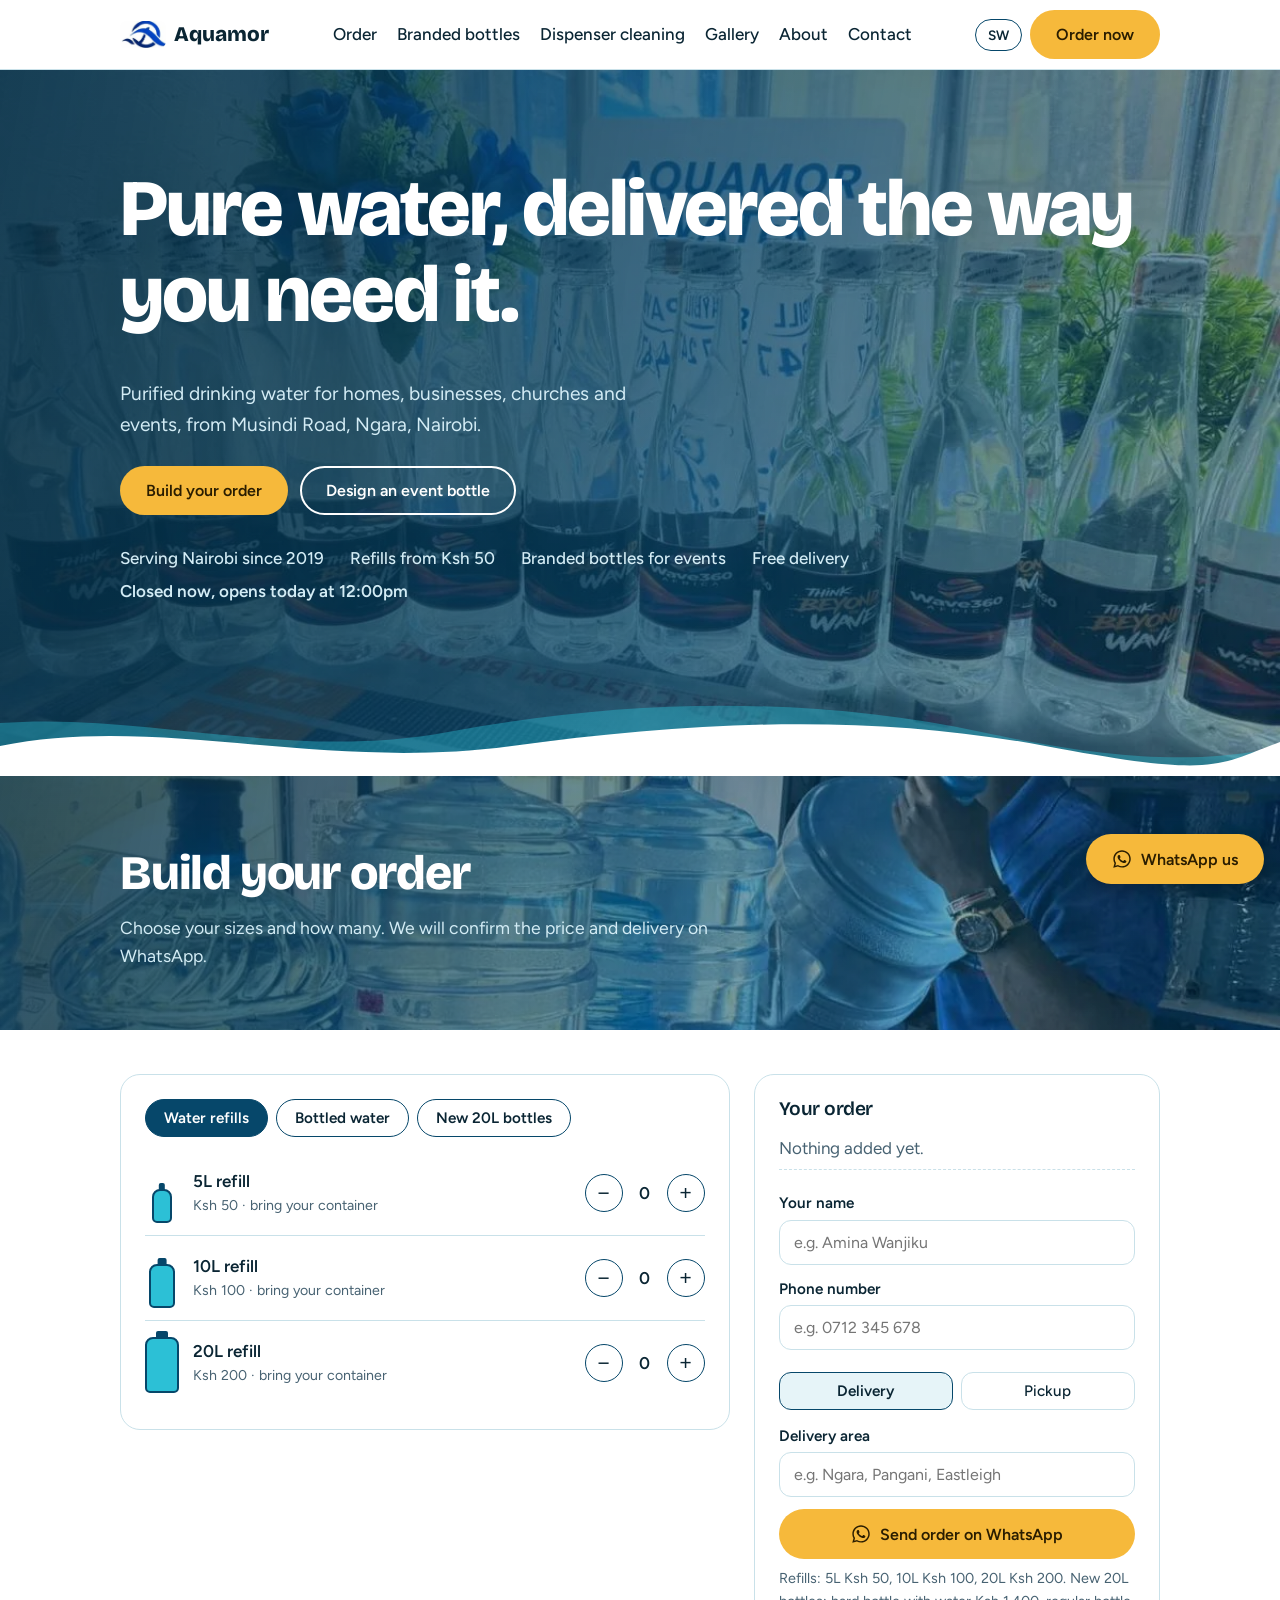
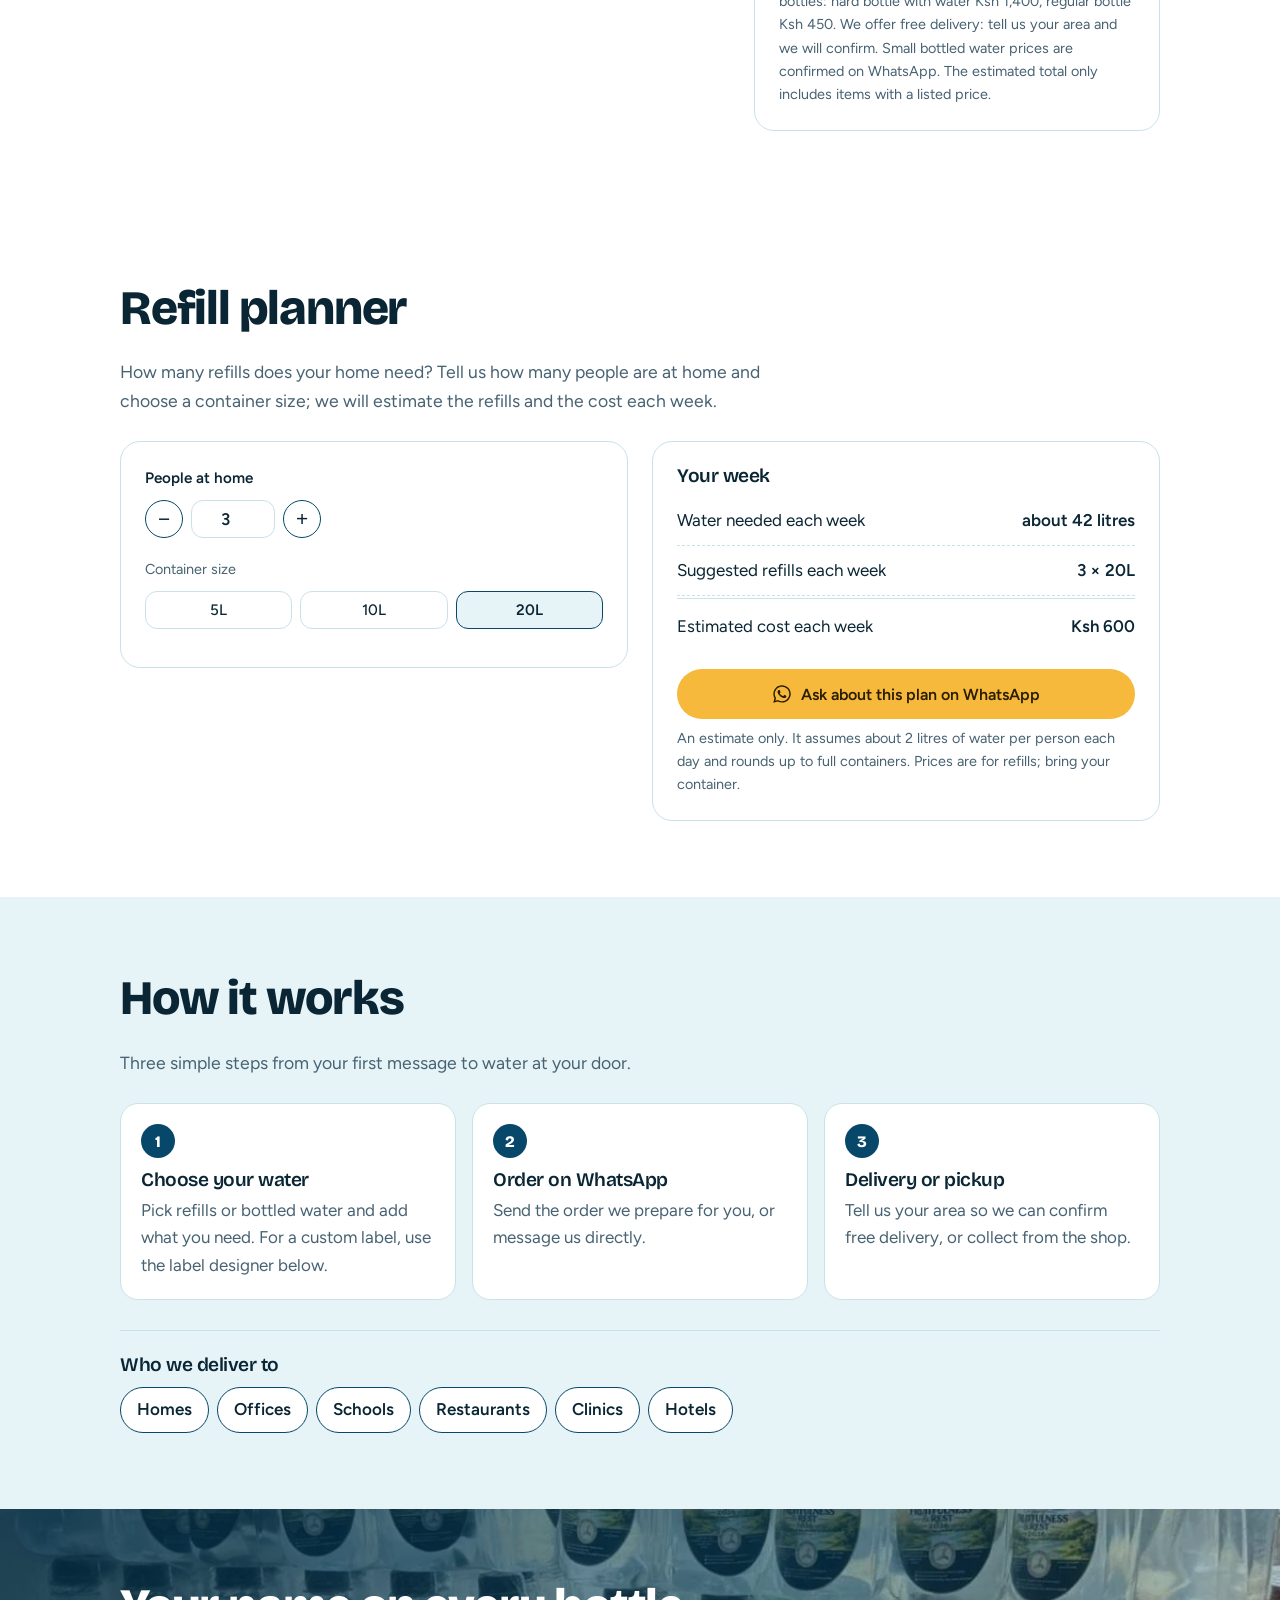
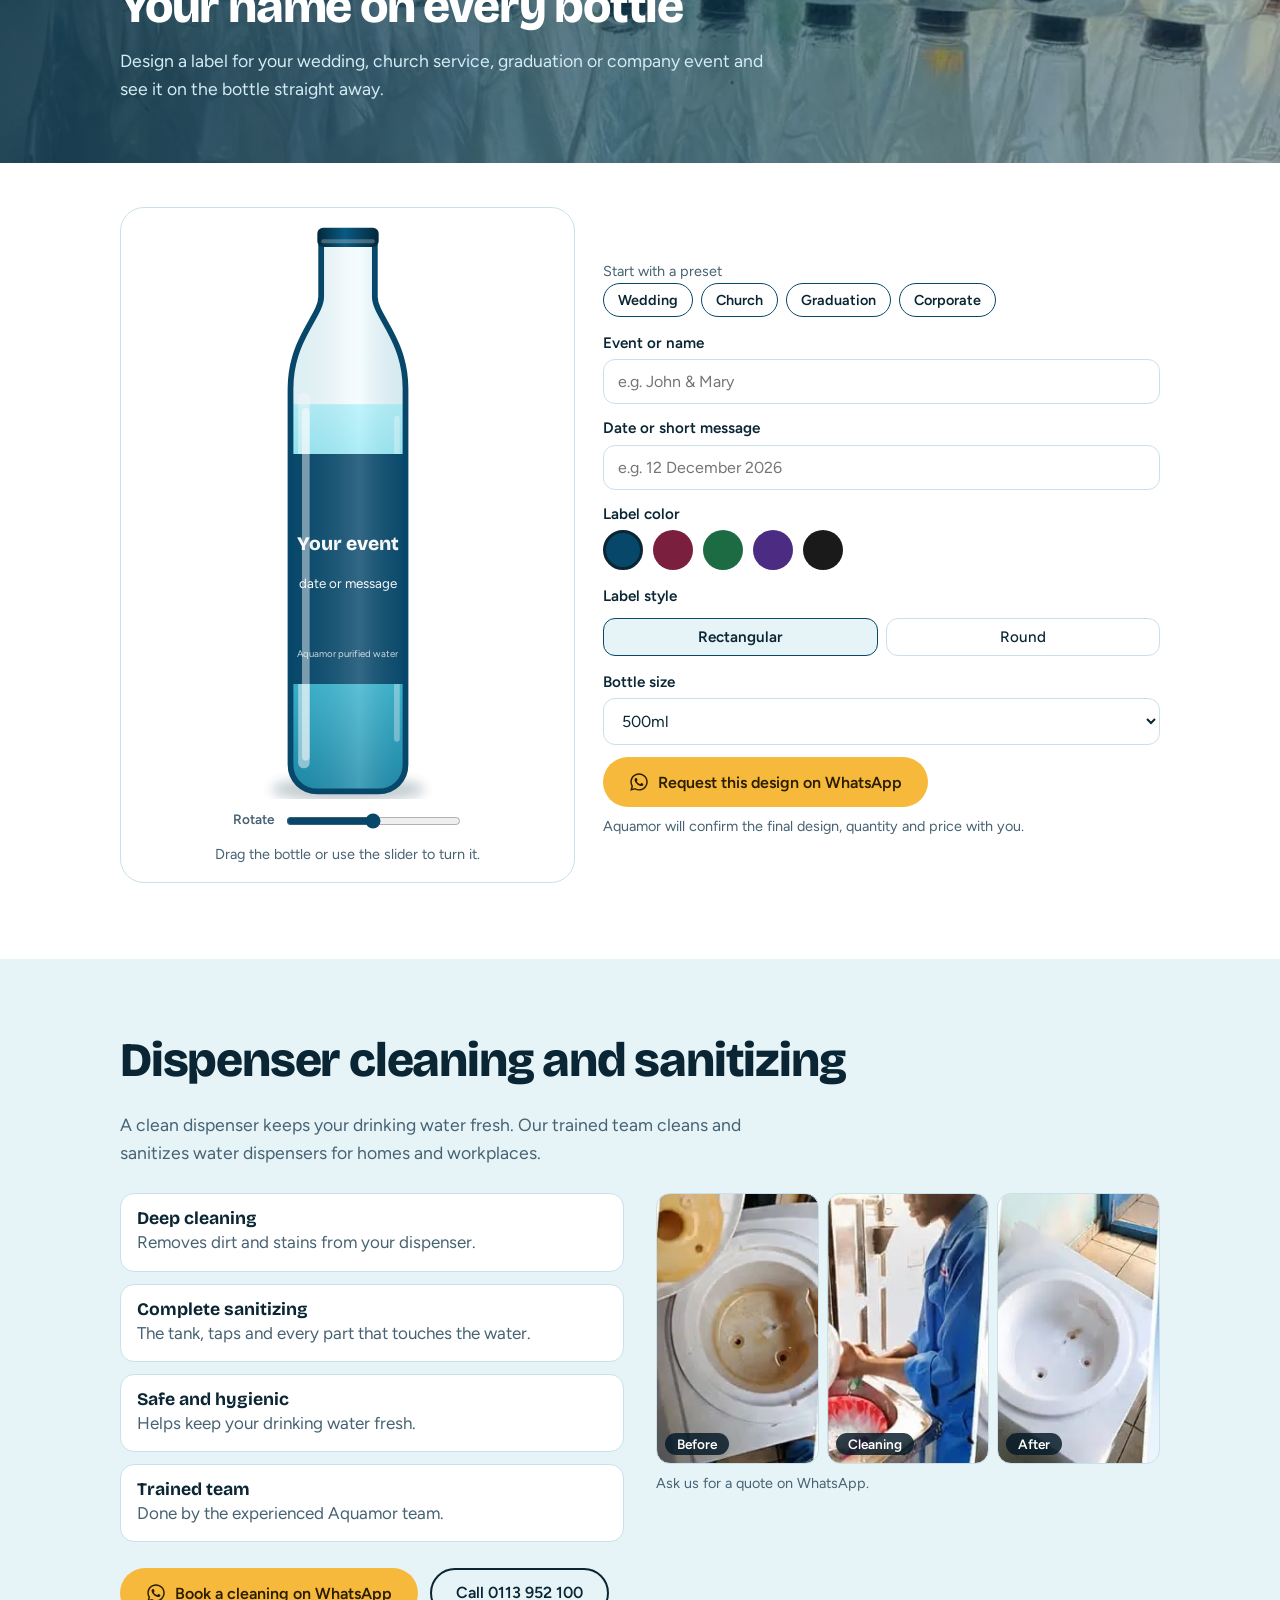
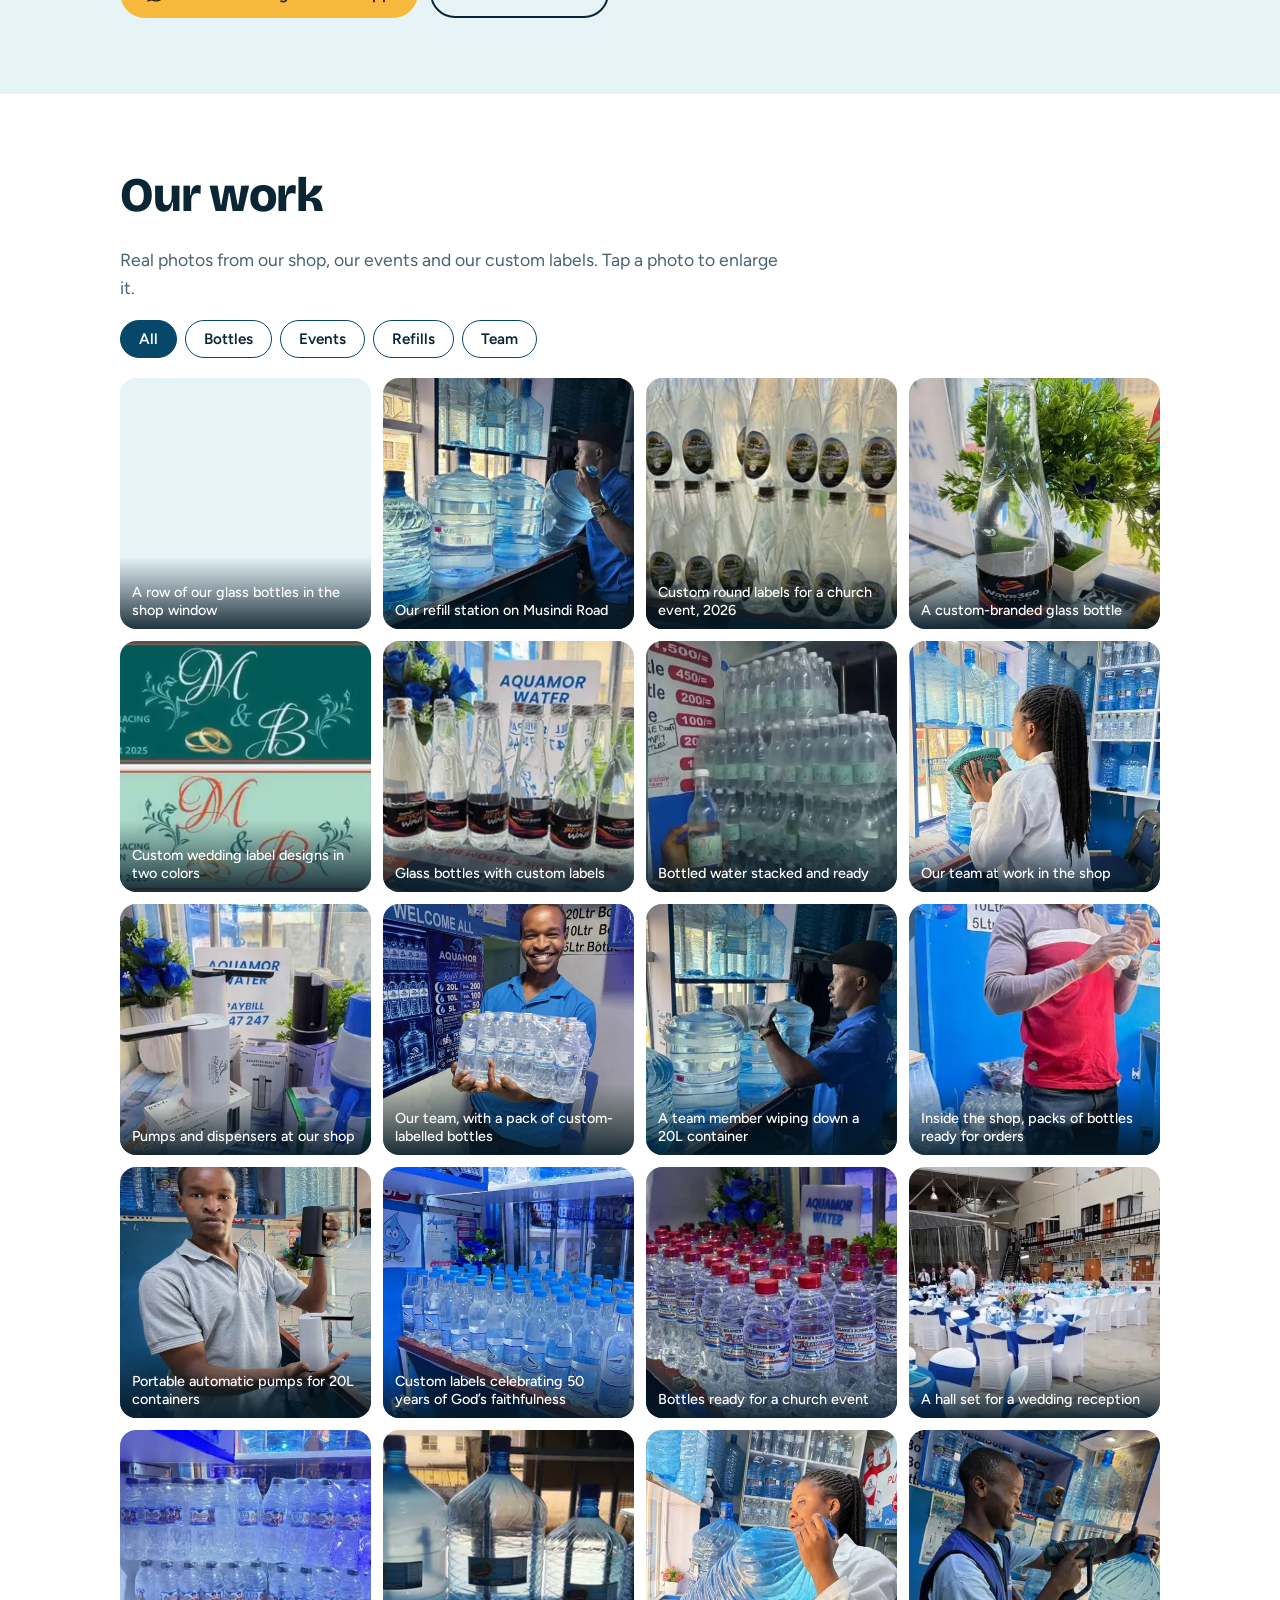
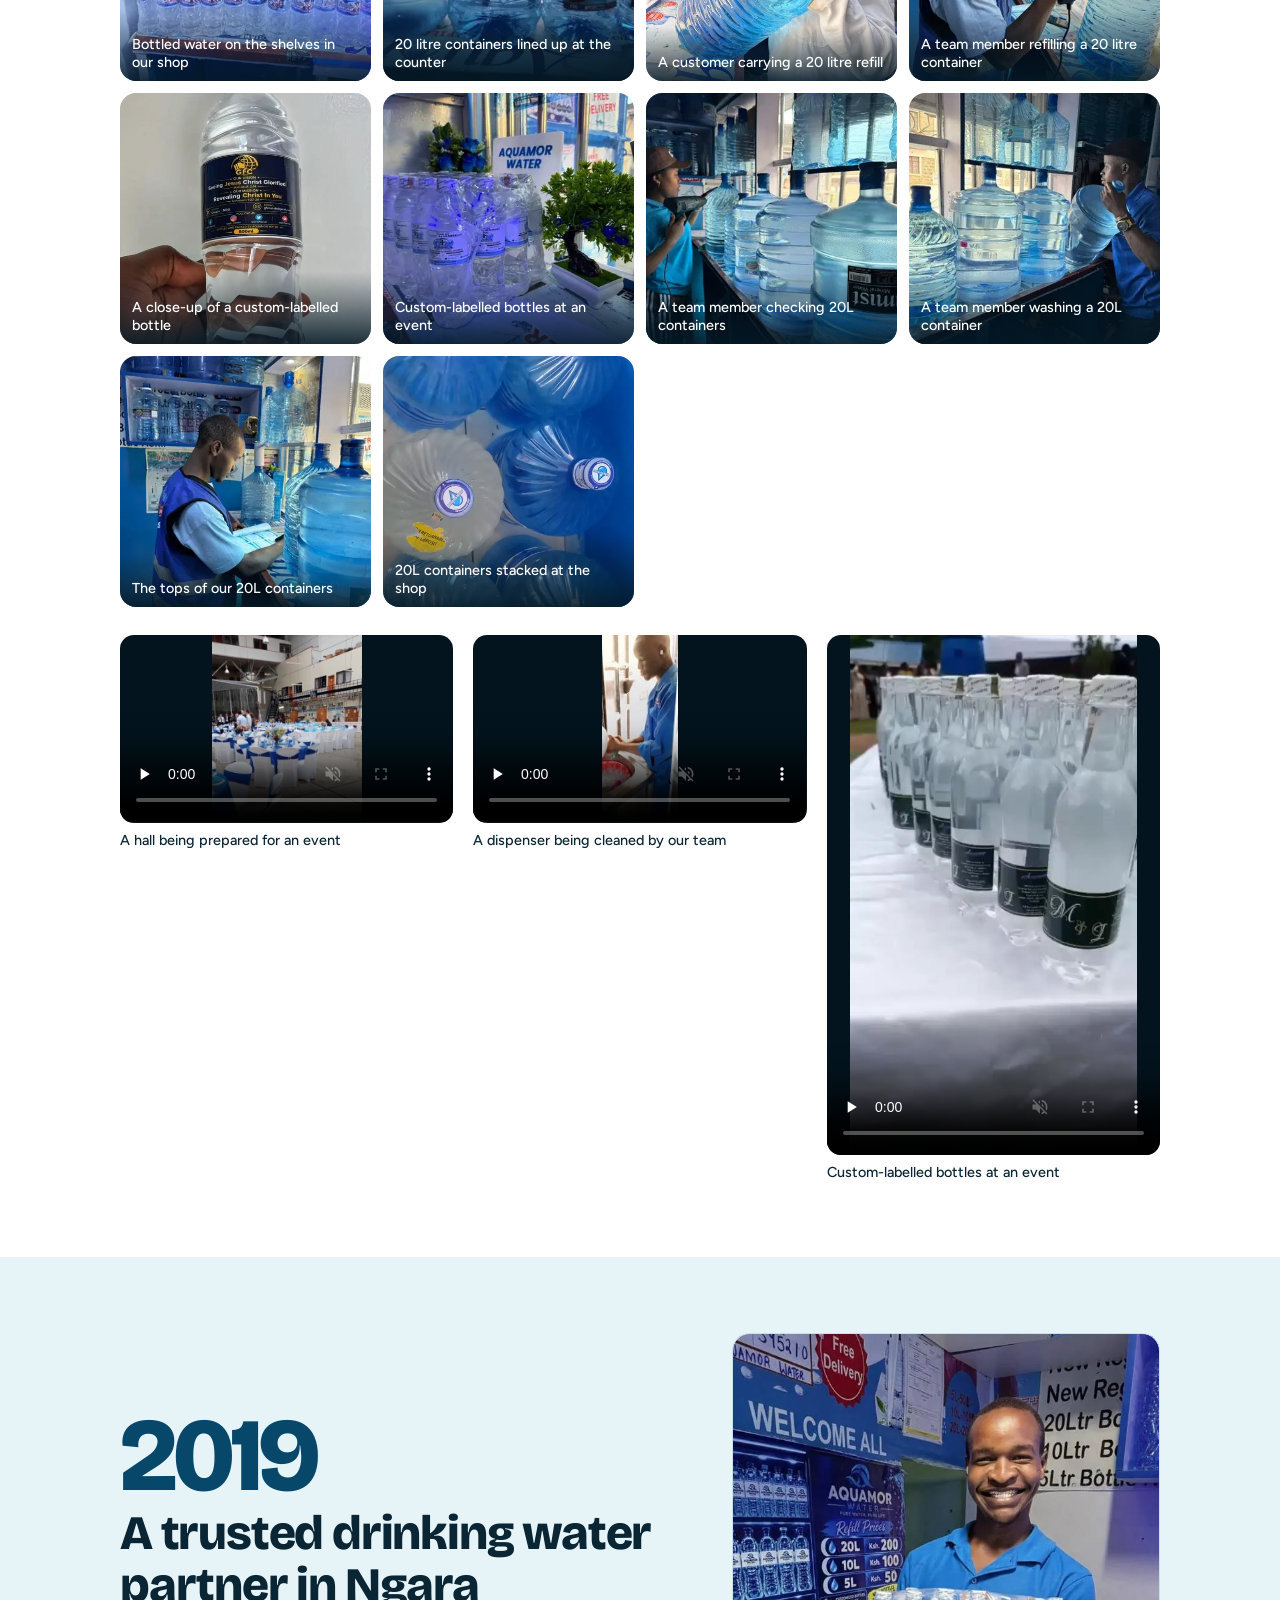
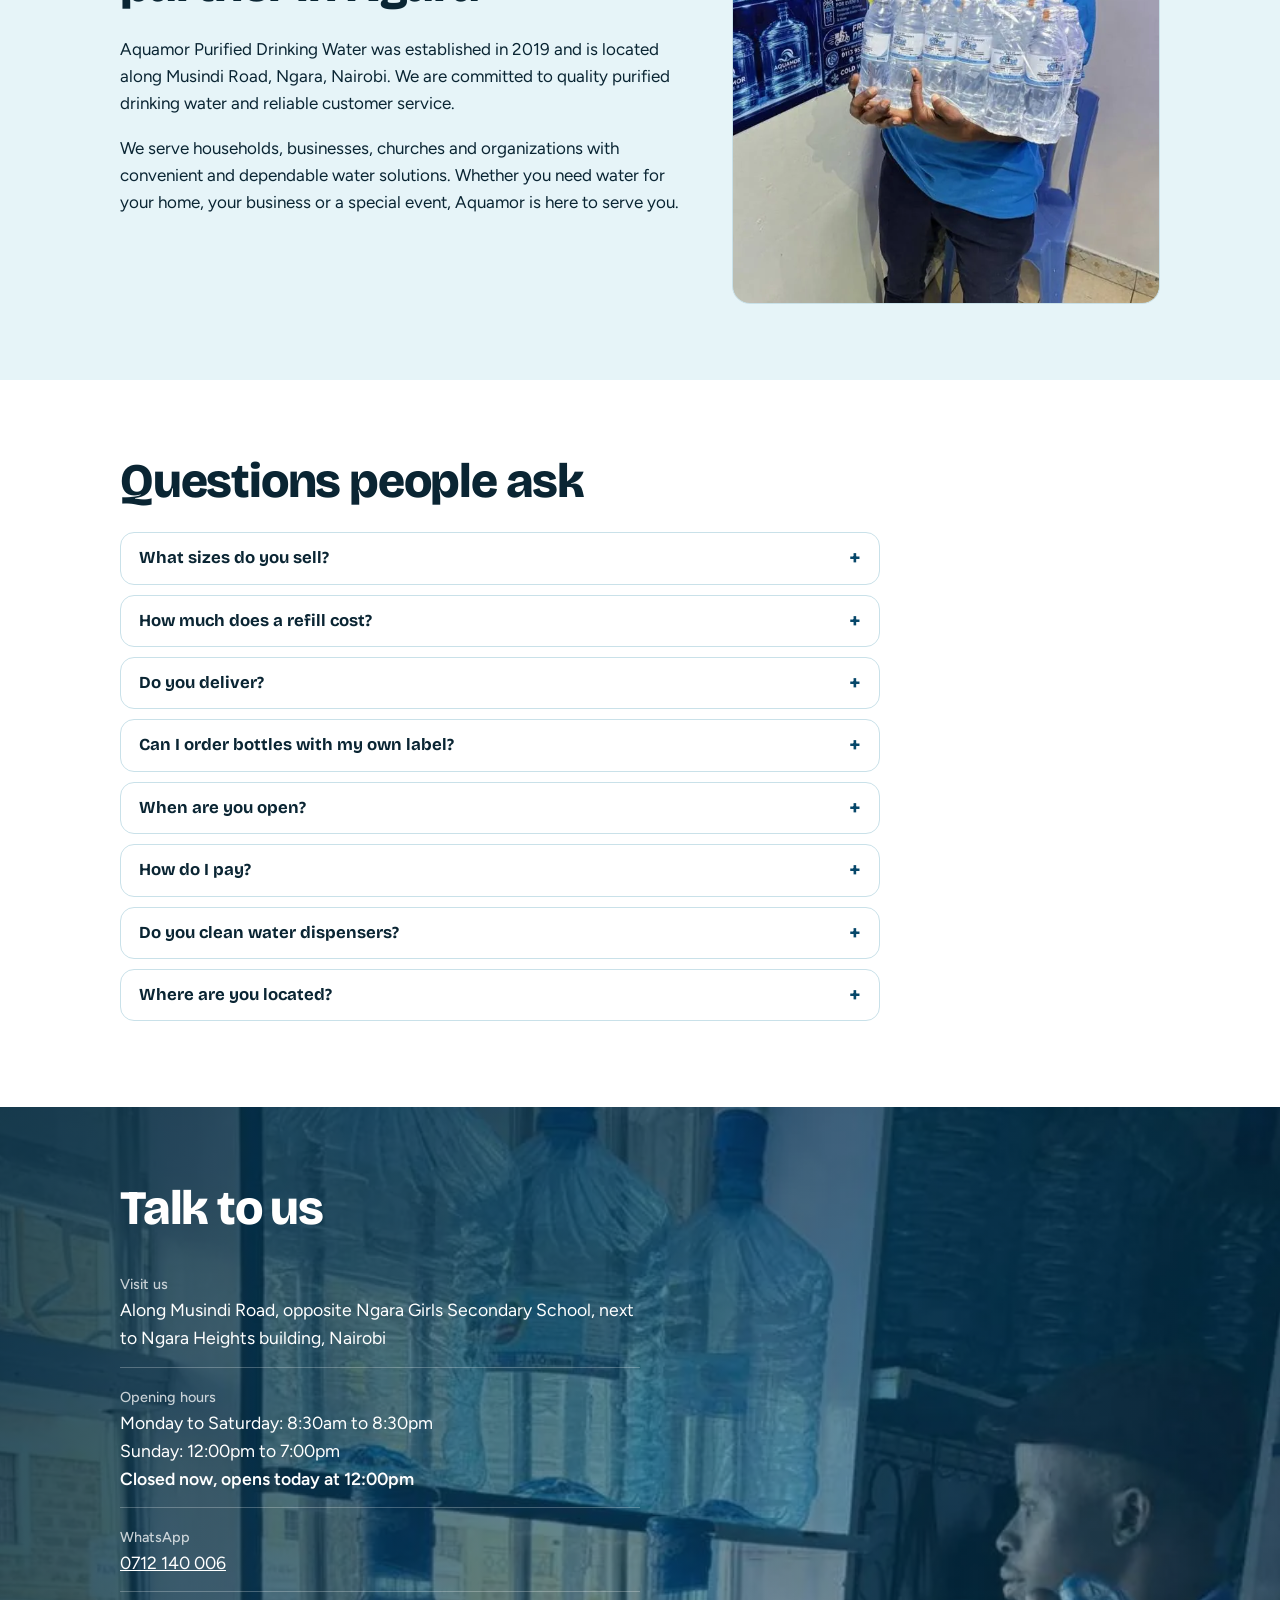
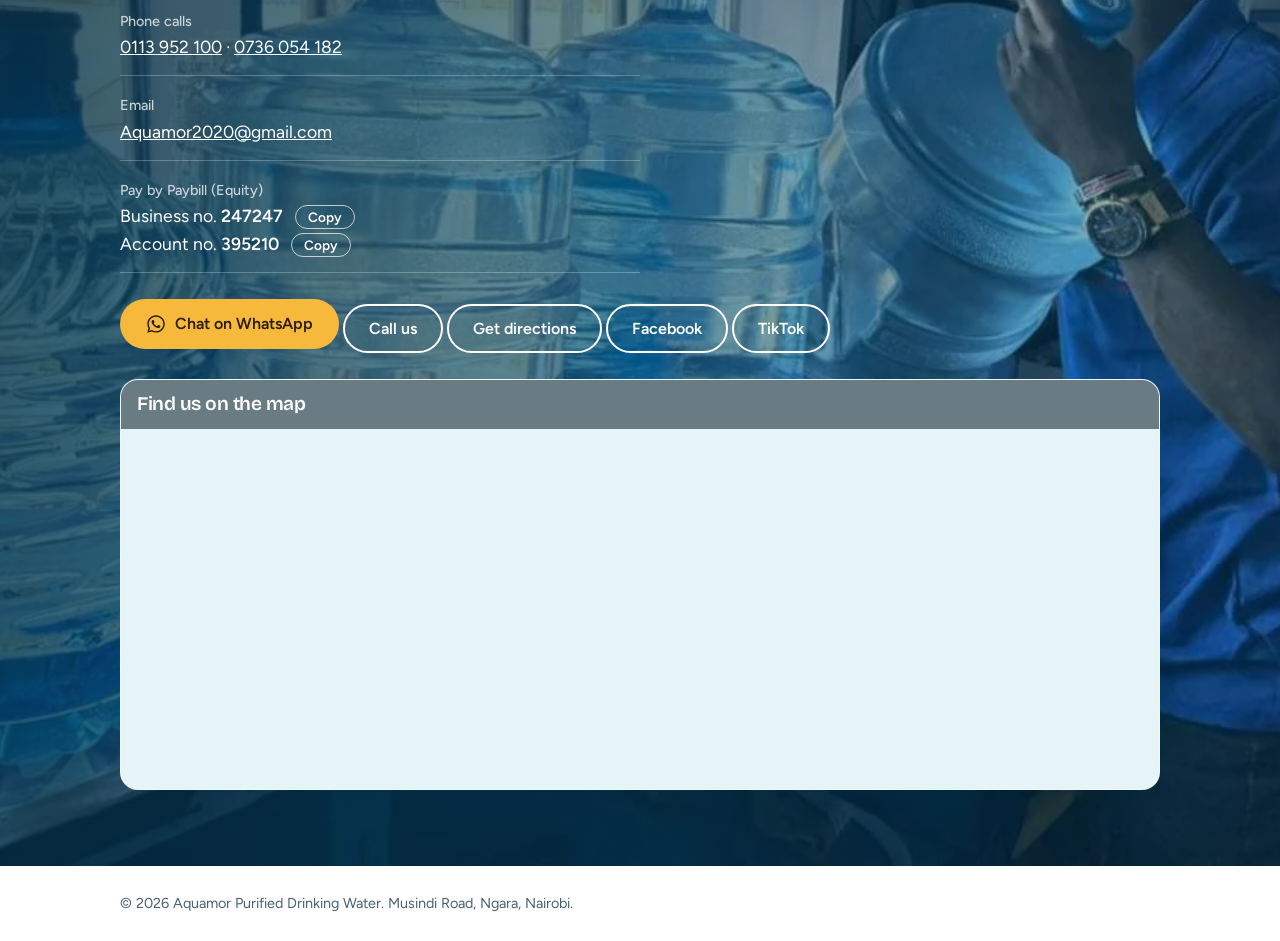
==== web/index.html @ c92b79a8 "feat(web): show the WhatsApp icon on every WhatsApp button" ====
<!DOCTYPE html>
<html lang="en">
<head>
<meta charset="utf-8">
<meta name="viewport" content="width=device-width, initial-scale=1, viewport-fit=cover">
<title>Aquamor Purified Drinking Water | Ngara, Nairobi</title>
<meta name="description" content="Aquamor Purified Drinking Water in Ngara, Nairobi: water refills (5L, 10L, 20L), bottled water, custom-branded bottles for weddings, churches and events, dispenser cleaning and free delivery.">
<meta name="theme-color" content="#06476a" media="(prefers-color-scheme: light)">
<meta name="theme-color" content="#06151e" media="(prefers-color-scheme: dark)">
<!-- Update canonical and the og: URLs once the final domain is confirmed. -->
<link rel="canonical" href="https://aquamor.co.ke/">
<meta property="og:site_name" content="Aquamor Purified Drinking Water">
<meta property="og:url" content="https://aquamor.co.ke/">
<meta property="og:image" content="https://aquamor.co.ke/assets/img/og.jpg">
<meta property="og:image:width" content="1200">
<meta property="og:image:height" content="630">
<meta property="og:image:alt" content="Aquamor purified drinking water in Ngara, Nairobi">
<meta property="og:locale:alternate" content="sw_KE">
<meta name="twitter:card" content="summary_large_image">
<meta name="twitter:title" content="Aquamor Purified Drinking Water | Ngara, Nairobi">
<meta name="twitter:description" content="Water refills, bottled water, custom-branded bottles and dispenser cleaning in Ngara, Nairobi. Free delivery.">
<meta name="twitter:image" content="https://aquamor.co.ke/assets/img/og.jpg">
<link rel="icon" type="image/png" sizes="32x32" href="assets/img/favicon-32.png">
<link rel="apple-touch-icon" href="assets/img/apple-touch-icon.png">
<link rel="preload" as="image" href="assets/img/rowClose.webp" type="image/webp" imagesrcset="assets/img/rowClose-480.webp 480w, assets/img/rowClose-800.webp 800w, assets/img/rowClose.webp 1200w" imagesizes="100vw">
<meta property="og:type" content="website">
<meta property="og:locale" content="en_KE">
<meta property="og:title" content="Aquamor Purified Drinking Water | Ngara, Nairobi">
<meta property="og:description" content="Aquamor Purified Drinking Water in Ngara, Nairobi: water refills (5L, 10L, 20L), bottled water, custom-branded bottles for weddings, churches and events, dispenser cleaning and free delivery.">
<link rel="preload" href="assets/fonts/figtree-latin.woff2" as="font" type="font/woff2" crossorigin>
<link rel="preload" href="assets/fonts/bricolage-grotesque-latin.woff2" as="font" type="font/woff2" crossorigin>
<script type="application/ld+json">
[
  {
    "@context": "https://schema.org",
    "@type": "LocalBusiness",
    "name": "Aquamor Purified Drinking Water",
    "description": "Aquamor Purified Drinking Water in Ngara, Nairobi: water refills (5L, 10L, 20L), bottled water, custom-branded bottles for weddings, churches and events, dispenser cleaning and free delivery.",
    "telephone": "+254113952100",
    "email": "Aquamor2020@gmail.com",
    "foundingDate": "2019",
    "sameAs": [
      "https://www.facebook.com/profile.php?id=100066493751902",
      "https://www.tiktok.com/@aquamor2020"
    ],
    "address": {
      "@type": "PostalAddress",
      "streetAddress": "Musindi Road, opposite Ngara Girls Secondary School, next to Ngara Heights building",
      "addressLocality": "Nairobi",
      "addressCountry": "KE"
    },
    "openingHoursSpecification": [
      {
        "@type": "OpeningHoursSpecification",
        "dayOfWeek": [
          "Monday",
          "Tuesday",
          "Wednesday",
          "Thursday",
          "Friday",
          "Saturday"
        ],
        "opens": "08:30",
        "closes": "20:30"
      },
      {
        "@type": "OpeningHoursSpecification",
        "dayOfWeek": "Sunday",
        "opens": "12:00",
        "closes": "19:00"
      }
    ],
    "url": "https://aquamor.co.ke/",
    "image": "https://aquamor.co.ke/assets/img/og.jpg",
    "priceRange": "Ksh 50 - Ksh 1,400",
    "areaServed": {
      "@type": "City",
      "name": "Nairobi"
    }
  },
  {
    "@context": "https://schema.org",
    "@type": "FAQPage",
    "mainEntity": [
      {
        "@type": "Question",
        "name": "What sizes do you sell?",
        "acceptedAnswer": {
          "@type": "Answer",
          "text": "We refill 5L, 10L and 20L containers, and we sell bottled drinking water in 300ml, 500ml, 1L and 1.5L bottles."
        }
      },
      {
        "@type": "Question",
        "name": "How much does a refill cost?",
        "acceptedAnswer": {
          "@type": "Answer",
          "text": "A 5L refill is Ksh 50, a 10L refill is Ksh 100 and a 20L refill is Ksh 200."
        }
      },
      {
        "@type": "Question",
        "name": "Do you deliver?",
        "acceptedAnswer": {
          "@type": "Answer",
          "text": "Yes, we offer free delivery. Tell us your area when you order and we will confirm."
        }
      },
      {
        "@type": "Question",
        "name": "Can I order bottles with my own label?",
        "acceptedAnswer": {
          "@type": "Answer",
          "text": "Yes. We make custom-branded bottled water for churches, weddings, graduations, corporate functions and other events. Try the label designer on this page, or message us on WhatsApp."
        }
      },
      {
        "@type": "Question",
        "name": "When are you open?",
        "acceptedAnswer": {
          "@type": "Answer",
          "text": "Monday to Saturday from 8:30am to 8:30pm, and Sunday from 12:00pm to 7:00pm."
        }
      },
      {
        "@type": "Question",
        "name": "How do I pay?",
        "acceptedAnswer": {
          "@type": "Answer",
          "text": "You can pay with Equity Paybill 247247, account number 395210. Confirm your total with us on WhatsApp first."
        }
      },
      {
        "@type": "Question",
        "name": "Do you clean water dispensers?",
        "acceptedAnswer": {
          "@type": "Answer",
          "text": "Yes. We clean and sanitize dispensers, including the tank and taps. Ask us for a quote on WhatsApp."
        }
      },
      {
        "@type": "Question",
        "name": "Where are you located?",
        "acceptedAnswer": {
          "@type": "Answer",
          "text": "Along Musindi Road, opposite Ngara Girls Secondary School, next to Ngara Heights building, Nairobi."
        }
      }
    ]
  }
]
</script>
<link rel="stylesheet" href="css/styles.css">
<link rel="stylesheet" href="css/photos.css">
</head>
<body>

<a class="skip" href="#top">Skip to content</a>
<header class="top">
  <div class="nav">
    <div class="navleft">
      <button class="navToggle" id="navToggle" type="button" aria-label="Menu" aria-expanded="false" aria-controls="navMenu"><span></span><span></span><span></span></button>
      <a class="brand" href="#top"><span class="mark p-icon" aria-hidden="true"></span>Aquamor</a>
    </div>
    <ul id="navMenu">
      <li><a href="#order">Order</a></li>
      <li><a href="#design">Branded bottles</a></li>
      <li><a href="#cleaning">Dispenser cleaning</a></li>
      <li><a href="#gallery">Gallery</a></li>
      <li><a href="#about">About</a></li>
      <li><a href="#contact">Contact</a></li>
    </ul>
    <div class="navr"><button class="lang" id="langBtn" type="button" aria-label="Badilisha lugha / Switch language">SW</button><a class="btn btn-sun" href="#order">Order now</a></div>
  </div>
</header>

<main id="top" tabindex="-1">
<div class="hero">
  <div class="bg" aria-hidden="true"><picture class="on"><source type="image/webp" srcset="assets/img/rowClose-480.webp 480w, assets/img/rowClose-800.webp 800w, assets/img/rowClose.webp 1200w" sizes="100vw"><img src="assets/img/rowClose.jpg" srcset="assets/img/rowClose-480.jpg 480w, assets/img/rowClose-800.jpg 800w, assets/img/rowClose.jpg 1200w" sizes="100vw" alt="" width="1200" height="675" loading="eager" fetchpriority="high" decoding="async"></picture><picture><source type="image/webp" srcset="assets/img/refill-480.webp 480w, assets/img/refill-800.webp 800w, assets/img/refill.webp 1200w" sizes="100vw"><img src="assets/img/refill.jpg" srcset="assets/img/refill-480.jpg 480w, assets/img/refill-800.jpg 800w, assets/img/refill.jpg 1200w" sizes="100vw" alt="" width="1200" height="900" loading="lazy" fetchpriority="low" decoding="async"></picture><picture><source type="image/webp" srcset="assets/img/fruit-480.webp 480w, assets/img/fruit-800.webp 800w, assets/img/fruit.webp 1200w" sizes="100vw"><img src="assets/img/fruit.jpg" srcset="assets/img/fruit-480.jpg 480w, assets/img/fruit-800.jpg 800w, assets/img/fruit.jpg 1200w" sizes="100vw" alt="" width="1200" height="675" loading="lazy" fetchpriority="low" decoding="async"></picture><picture><source type="image/webp" srcset="assets/img/shelf-480.webp 480w, assets/img/shelf-800.webp 800w, assets/img/shelf.webp 950w" sizes="100vw"><img src="assets/img/shelf.jpg" srcset="assets/img/shelf-480.jpg 480w, assets/img/shelf-800.jpg 800w, assets/img/shelf.jpg 950w" sizes="100vw" alt="" width="950" height="929" loading="lazy" fetchpriority="low" decoding="async"></picture><picture><source type="image/webp" srcset="assets/img/rowWide-480.webp 480w, assets/img/rowWide-800.webp 800w, assets/img/rowWide.webp 1200w" sizes="100vw"><img src="assets/img/rowWide.jpg" srcset="assets/img/rowWide-480.jpg 480w, assets/img/rowWide-800.jpg 800w, assets/img/rowWide.jpg 1200w" sizes="100vw" alt="" width="1200" height="675" loading="lazy" fetchpriority="low" decoding="async"></picture></div>
  <div class="wrap">
    <div>
      <h1>Pure water, delivered the way you need it.</h1>
      <p class="lead">Purified drinking water for homes, businesses, churches and events, from Musindi Road, Ngara, Nairobi.</p>
      <div class="cta">
        <a class="btn btn-sun" href="#order">Build your order</a>
        <a class="btn btn-line" href="#design">Design an event bottle</a>
      </div>
      <ul class="facts"><li>Serving Nairobi since 2019</li><li>Refills from Ksh 50</li><li>Branded bottles for events</li><li>Free delivery</li><li class="js-open"></li></ul>
    </div>
    </div>
  <svg class="wave" viewBox="0 0 1200 80" preserveAspectRatio="none" aria-hidden="true">
    <path class="back" d="M-60 36 C 100 0, 250 70, 420 36 S 760 0, 920 36 S 1160 70, 1280 28 V80 H-60Z"/>
    <path d="M0 50 C 150 18, 300 76, 480 50 S 820 18, 980 50 S 1140 70, 1200 46 V80 H0Z"/>
  </svg>
</div>

<section id="order" class="withband">
  <div class="band"><div class="bg" aria-hidden="true"><picture class="on"><source type="image/webp" srcset="assets/img/refill-480.webp 480w, assets/img/refill-800.webp 800w, assets/img/refill.webp 1200w" sizes="100vw"><img src="assets/img/refill.jpg" srcset="assets/img/refill-480.jpg 480w, assets/img/refill-800.jpg 800w, assets/img/refill.jpg 1200w" sizes="100vw" alt="" width="1200" height="900" loading="lazy" fetchpriority="low" decoding="async"></picture><picture><source type="image/webp" srcset="assets/img/clean-480.webp 480w, assets/img/clean-800.webp 800w, assets/img/clean.webp 1200w" sizes="100vw"><img src="assets/img/clean.jpg" srcset="assets/img/clean-480.jpg 480w, assets/img/clean-800.jpg 800w, assets/img/clean.jpg 1200w" sizes="100vw" alt="" width="1200" height="900" loading="lazy" fetchpriority="low" decoding="async"></picture><picture><source type="image/webp" srcset="assets/img/work-480.webp 480w, assets/img/work.webp 560w" sizes="100vw"><img src="assets/img/work.jpg" srcset="assets/img/work-480.jpg 480w, assets/img/work.jpg 560w" sizes="100vw" alt="" width="560" height="747" loading="lazy" fetchpriority="low" decoding="async"></picture><picture><source type="image/webp" srcset="assets/img/pumps-480.webp 480w, assets/img/pumps.webp 800w" sizes="100vw"><img src="assets/img/pumps.jpg" srcset="assets/img/pumps-480.jpg 480w, assets/img/pumps.jpg 800w" sizes="100vw" alt="" width="800" height="600" loading="lazy" fetchpriority="low" decoding="async"></picture></div>
    <div class="wrap"><h2>Build your order</h2><p class="lead">Choose your sizes and how many. We will confirm the price and delivery on WhatsApp.</p></div></div>
  <div class="wrap bandbody">
    <div class="build">
      <div class="panel">
        <div class="tabs" role="group" aria-label="Product type">
          <button class="tab" data-t="refill" aria-pressed="true">Water refills</button>
          <button class="tab" data-t="bottle" aria-pressed="false">Bottled water</button>
          <button class="tab" data-t="container" aria-pressed="false">New 20L bottles</button>
        </div>
        <div id="rows"></div>
      </div>
      <div class="panel sum">
        <h3>Your order</h3>
        <ul id="sumList" aria-live="polite"><li class="empty">Nothing added yet.</li></ul>
        <button class="btn btn-line reorder" id="reorderBtn" type="button" hidden>Reorder my last order</button>
        <p class="note reorderNote" id="reorderNote" role="status" hidden></p>
        <label for="customerName">Your name</label>
        <input type="text" id="customerName" autocomplete="name" maxlength="80" placeholder="e.g. Amina Wanjiku">
        <label for="customerPhone">Phone number</label>
        <input type="tel" id="customerPhone" autocomplete="tel" maxlength="20" placeholder="e.g. 0712 345 678">
        <div class="seg" role="group" aria-label="Delivery or pickup">
          <button data-m="Delivery" aria-pressed="true">Delivery</button>
          <button data-m="Pickup" aria-pressed="false">Pickup</button>
        </div>
        <label for="area" id="areaLbl">Delivery area</label>
        <input type="text" id="area" maxlength="80" placeholder="e.g. Ngara, Pangani, Eastleigh">
        <p class="note orderError" id="orderError" role="alert" hidden></p>
        <button class="btn btn-pay" id="payOrder" type="button" hidden>Pay online</button>
        <p class="note payNote" id="payNote" role="status" hidden></p>
        <a class="btn btn-sun wa" id="sendOrder" href="https://wa.me/254712140006?text=Hello%20Aquamor%2C%20I%20would%20like%20to%20order%20water." style="display:flex;justify-content:center;align-items:center;gap:9px"><svg viewBox="0 0 448 512" aria-hidden="true" focusable="false"><path d="M380.9 97.1C339 55.1 283.2 32 223.9 32c-122.4 0-222 99.6-222 222 0 39.1 10.2 77.3 29.6 111L0 480l117.7-30.9c32.4 17.7 68.9 27 106.1 27h.1c122.3 0 224.1-99.6 224.1-222 0-59.3-25.2-115-67.1-157zm-157 341.6c-33.2 0-65.7-8.9-94-25.7l-6.7-4-69.8 18.3L72 359.2l-4.4-7c-18.5-29.4-28.2-63.3-28.2-98.2 0-101.7 82.8-184.5 184.6-184.5 49.3 0 95.6 19.2 130.4 54.1 34.8 34.9 56.2 81.2 56.1 130.5 0 101.8-84.9 184.6-186.6 184.6zm101.2-138.2c-5.5-2.8-32.8-16.2-37.9-18-5.1-1.9-8.8-2.8-12.5 2.8-3.7 5.6-14.3 18-17.6 21.8-3.2 3.7-6.5 4.2-12 1.4-32.6-16.3-54-29.1-75.5-66-5.7-9.8 5.7-9.1 16.3-30.3 1.8-3.7 .9-6.9-.5-9.7-1.4-2.8-12.5-30.1-17.1-41.2-4.5-10.8-9.1-9.3-12.5-9.5-3.2-.2-6.9-.2-10.6-.2-3.7 0-9.7 1.4-14.8 6.9-5.1 5.6-19.4 19-19.4 46.3 0 27.3 19.9 53.7 22.6 57.4 2.8 3.7 39.1 59.7 94.8 83.8 35.2 15.2 49 16.5 66.6 13.9 10.7-1.6 32.8-13.4 37.4-26.4 4.6-13 4.6-24.1 3.2-26.4-1.3-2.5-5-3.9-10.5-6.6z"/></svg>Send order on WhatsApp</a>
        <noscript><p class="note">The order builder needs JavaScript. You can still <a href="https://wa.me/254712140006?text=Hello%20Aquamor%2C%20I%20would%20like%20to%20order%20water.">order on WhatsApp</a> or call <a href="tel:+254113952100">0113 952 100</a>.</p></noscript>
        <p class="note">Refills: 5L Ksh 50, 10L Ksh 100, 20L Ksh 200. New 20L bottles: hard bottle with water Ksh 1,400, regular bottle Ksh 450. We offer free delivery: tell us your area and we will confirm. Small bottled water prices are confirmed on WhatsApp. The estimated total only includes items with a listed price.</p>
      </div>
    </div>
  </div>
</section>

<section id="planner">
  <div class="wrap">
    <h2>Refill planner</h2>
    <p class="lead">How many refills does your home need? Tell us how many people are at home and choose a container size; we will estimate the refills and the cost each week.</p>
    <div class="plan">
      <div class="panel">
        <label for="people">People at home</label>
        <div class="step planstep">
          <button type="button" id="peopleLess" aria-label="Fewer people">−</button>
          <input type="number" id="people" min="1" max="30" value="3" inputmode="numeric">
          <button type="button" id="peopleMore" aria-label="More people">+</button>
        </div>
        <p class="note" id="planSizeLbl">Container size</p>
        <div class="seg" id="planSize" role="group" aria-labelledby="planSizeLbl">
          <button type="button" data-s="5L" aria-pressed="false">5L</button>
          <button type="button" data-s="10L" aria-pressed="false">10L</button>
          <button type="button" data-s="20L" aria-pressed="true">20L</button>
        </div>
      </div>
      <div class="panel planout">
        <h3>Your week</h3>
        <div class="planrows" aria-live="polite">
          <div class="planrow"><span>Water needed each week</span><b id="planLitres">about 42 litres</b></div>
          <div class="planrow"><span>Suggested refills each week</span><b id="planRefills">3 × 20L</b></div>
          <div class="planrow total"><span>Estimated cost each week</span><b id="planCost">Ksh 600</b></div>
        </div>
        <a class="btn btn-sun wa" id="planWa" href="https://wa.me/254712140006?text=Hello%20Aquamor%2C%20I%20used%20the%20refill%20planner."><svg viewBox="0 0 448 512" aria-hidden="true" focusable="false"><path d="M380.9 97.1C339 55.1 283.2 32 223.9 32c-122.4 0-222 99.6-222 222 0 39.1 10.2 77.3 29.6 111L0 480l117.7-30.9c32.4 17.7 68.9 27 106.1 27h.1c122.3 0 224.1-99.6 224.1-222 0-59.3-25.2-115-67.1-157zm-157 341.6c-33.2 0-65.7-8.9-94-25.7l-6.7-4-69.8 18.3L72 359.2l-4.4-7c-18.5-29.4-28.2-63.3-28.2-98.2 0-101.7 82.8-184.5 184.6-184.5 49.3 0 95.6 19.2 130.4 54.1 34.8 34.9 56.2 81.2 56.1 130.5 0 101.8-84.9 184.6-186.6 184.6zm101.2-138.2c-5.5-2.8-32.8-16.2-37.9-18-5.1-1.9-8.8-2.8-12.5 2.8-3.7 5.6-14.3 18-17.6 21.8-3.2 3.7-6.5 4.2-12 1.4-32.6-16.3-54-29.1-75.5-66-5.7-9.8 5.7-9.1 16.3-30.3 1.8-3.7 .9-6.9-.5-9.7-1.4-2.8-12.5-30.1-17.1-41.2-4.5-10.8-9.1-9.3-12.5-9.5-3.2-.2-6.9-.2-10.6-.2-3.7 0-9.7 1.4-14.8 6.9-5.1 5.6-19.4 19-19.4 46.3 0 27.3 19.9 53.7 22.6 57.4 2.8 3.7 39.1 59.7 94.8 83.8 35.2 15.2 49 16.5 66.6 13.9 10.7-1.6 32.8-13.4 37.4-26.4 4.6-13 4.6-24.1 3.2-26.4-1.3-2.5-5-3.9-10.5-6.6z"/></svg>Ask about this plan on WhatsApp</a>
        <p class="note">An estimate only. It assumes about 2 litres of water per person each day and rounds up to full containers. Prices are for refills; bring your container.</p>
      </div>
    </div>
    <noscript><p class="note">The refill planner needs JavaScript. Refills are 5L Ksh 50, 10L Ksh 100 and 20L Ksh 200. <a href="https://wa.me/254712140006?text=Hello%20Aquamor%2C%20I%20would%20like%20to%20plan%20my%20weekly%20refills.">Ask us on WhatsApp</a>.</p></noscript>
  </div>
</section>

<section id="how" class="how">
  <div class="wrap">
    <h2>How it works</h2>
    <p class="lead">Three simple steps from your first message to water at your door.</p>
    <ol class="steps">
      <li>
        <span class="n" aria-hidden="true">1</span>
        <h3>Choose your water</h3>
        <p>Pick refills or bottled water and add what you need. For a custom label, use the label designer below.</p>
      </li>
      <li>
        <span class="n" aria-hidden="true">2</span>
        <h3>Order on WhatsApp</h3>
        <p>Send the order we prepare for you, or message us directly.</p>
      </li>
      <li>
        <span class="n" aria-hidden="true">3</span>
        <h3>Delivery or pickup</h3>
        <p>Tell us your area so we can confirm free delivery, or collect from the shop.</p>
      </li>
    </ol>
    <div class="who">
      <h3>Who we deliver to</h3>
      <ul class="chips">
        <li>Homes</li>
        <li>Offices</li>
        <li>Schools</li>
        <li>Restaurants</li>
        <li>Clinics</li>
        <li>Hotels</li>
      </ul>
    </div>
  </div>
</section>

<section id="design" class="designer withband">
  <div class="band"><div class="bg" aria-hidden="true"><picture class="on"><source type="image/webp" srcset="assets/img/fruit-480.webp 480w, assets/img/fruit-800.webp 800w, assets/img/fruit.webp 1200w" sizes="100vw"><img src="assets/img/fruit.jpg" srcset="assets/img/fruit-480.jpg 480w, assets/img/fruit-800.jpg 800w, assets/img/fruit.jpg 1200w" sizes="100vw" alt="" width="1200" height="675" loading="lazy" fetchpriority="low" decoding="async"></picture><picture><source type="image/webp" srcset="assets/img/shelf-480.webp 480w, assets/img/shelf-800.webp 800w, assets/img/shelf.webp 950w" sizes="100vw"><img src="assets/img/shelf.jpg" srcset="assets/img/shelf-480.jpg 480w, assets/img/shelf-800.jpg 800w, assets/img/shelf.jpg 950w" sizes="100vw" alt="" width="950" height="929" loading="lazy" fetchpriority="low" decoding="async"></picture><picture><source type="image/webp" srcset="assets/img/wedding-480.webp 480w, assets/img/wedding.webp 716w" sizes="100vw"><img src="assets/img/wedding.jpg" srcset="assets/img/wedding-480.jpg 480w, assets/img/wedding.jpg 716w" sizes="100vw" alt="" width="716" height="480" loading="lazy" fetchpriority="low" decoding="async"></picture><picture><source type="image/webp" srcset="assets/img/rowClose-480.webp 480w, assets/img/rowClose-800.webp 800w, assets/img/rowClose.webp 1200w" sizes="100vw"><img src="assets/img/rowClose.jpg" srcset="assets/img/rowClose-480.jpg 480w, assets/img/rowClose-800.jpg 800w, assets/img/rowClose.jpg 1200w" sizes="100vw" alt="" width="1200" height="675" loading="lazy" fetchpriority="low" decoding="async"></picture></div>
    <div class="wrap"><h2>Your name on every bottle</h2><p class="lead">Design a label for your wedding, church service, graduation or company event and see it on the bottle straight away.</p></div></div>
  <div class="wrap dgrid">
    <div class="stage">
      <svg viewBox="0 0 120 300" id="prev" role="img" aria-label="Preview of your custom bottle">
        <defs>
          <clipPath id="pb"><path d="M46 8h28v30c0 10 16 22 16 48v196c0 8-6 14-14 14H44c-8 0-14-6-14-14V86c0-26 16-38 16-48z"/></clipPath>
          <linearGradient id="gGlass" x1="0" y1="0" x2="1" y2="0">
            <stop offset="0" stop-color="#8fc9d9"/>
            <stop offset=".18" stop-color="#dcf5fa"/>
            <stop offset=".5" stop-color="#f7feff"/>
            <stop offset=".82" stop-color="#d3eef5"/>
            <stop offset="1" stop-color="#7fb9cb"/>
          </linearGradient>
          <linearGradient id="gWater" x1="0" y1="0" x2="0" y2="1">
            <stop offset="0" stop-color="#a8f0fa" stop-opacity=".85"/>
            <stop offset=".55" stop-color="#37c4dd" stop-opacity=".9"/>
            <stop offset="1" stop-color="#0d7fa0" stop-opacity=".95"/>
          </linearGradient>
          <linearGradient id="gEdge" x1="0" y1="0" x2="1" y2="0">
            <stop offset="0" stop-color="#03283b" stop-opacity=".38"/>
            <stop offset=".16" stop-color="#03283b" stop-opacity="0"/>
            <stop offset=".55" stop-color="#ffffff" stop-opacity=".18"/>
            <stop offset=".84" stop-color="#03283b" stop-opacity="0"/>
            <stop offset="1" stop-color="#03283b" stop-opacity=".42"/>
          </linearGradient>
          <linearGradient id="gCap" x1="0" y1="0" x2="1" y2="0">
            <stop offset="0" stop-color="#03283b"/>
            <stop offset=".45" stop-color="#0a5a82"/>
            <stop offset="1" stop-color="#03283b"/>
          </linearGradient>
          <filter id="soft" x="-50%" y="-50%" width="200%" height="200%"><feGaussianBlur stdDeviation="3"/></filter>
        </defs>
        <ellipse cx="60" cy="295" rx="40" ry="7" fill="#03283b" opacity=".22" filter="url(#soft)"/>
        <g clip-path="url(#pb)">
          <rect width="120" height="300" fill="url(#gGlass)"/>
          <rect y="94" width="120" height="206" fill="url(#gWater)"/>
          <rect x="34" y="88" width="6" height="196" rx="3" fill="#fff" opacity=".5"/>
          <rect x="84" y="100" width="3" height="170" rx="1.5" fill="#fff" opacity=".35"/>
          <g id="labelGroup">
            <rect id="lbl" x="30" y="120" width="60" height="120" fill="#06476a"/>
            <circle id="lblRound" cx="60" cy="180" r="29" fill="#06476a" style="display:none"/>
            <text id="t1" x="60" y="170" text-anchor="middle" font-family="Bricolage Grotesque,sans-serif" font-weight="800" font-size="12" fill="#fff">Your event</text>
            <text id="t2" x="60" y="190" text-anchor="middle" font-family="Figtree,sans-serif" font-size="8" fill="#fff">date or message</text>
            <text id="t3" x="60" y="226" text-anchor="middle" font-family="Figtree,sans-serif" font-size="5" fill="#fff" opacity=".8">Aquamor purified water</text>
          </g>
          <rect width="120" height="300" fill="url(#gEdge)" pointer-events="none"/>
          <rect x="36" y="96" width="4" height="184" rx="2" fill="#fff" opacity=".45" pointer-events="none"/>
        </g>
        <path d="M46 8h28v30c0 10 16 22 16 48v196c0 8-6 14-14 14H44c-8 0-14-6-14-14V86c0-26 16-38 16-48z" fill="none" stroke="#06476a" stroke-width="3"/>
        <rect x="44" y="2" width="32" height="10" rx="3" fill="url(#gCap)"/>
        <rect x="46" y="8" width="28" height="2" rx="1" fill="#fff" opacity=".25"/>
      </svg>
      <div class="stagecontrol">
        <label for="rot">Rotate</label>
        <input type="range" id="rot" min="-72" max="72" value="0" step="1" aria-label="Rotate the bottle">
      </div>
      <p class="note stagehint">Drag the bottle or use the slider to turn it.</p>
    </div>
    <div>
      <p class="note" id="presetsLbl">Start with a preset</p>
      <div class="tabs presets" id="presets" role="group" aria-labelledby="presetsLbl">
        <button type="button" class="tab" data-p="wedding">Wedding</button>
        <button type="button" class="tab" data-p="church">Church</button>
        <button type="button" class="tab" data-p="graduation">Graduation</button>
        <button type="button" class="tab" data-p="corporate">Corporate</button>
      </div>
      <label for="ev">Event or name</label>
      <input type="text" id="ev" maxlength="18" placeholder="e.g. John &amp; Mary">
      <label for="msg">Date or short message</label>
      <input type="text" id="msg" maxlength="26" placeholder="e.g. 12 December 2026">
      <label>Label color</label>
      <div class="sw" id="sw" role="group" aria-label="Label color">
        <button style="--c:#06476a" data-c="#06476a" aria-pressed="true" aria-label="Deep blue"></button>
        <button style="--c:#7a1f3d" data-c="#7a1f3d" aria-pressed="false" aria-label="Burgundy"></button>
        <button style="--c:#1d6b43" data-c="#1d6b43" aria-pressed="false" aria-label="Green"></button>
        <button style="--c:#4b2c82" data-c="#4b2c82" aria-pressed="false" aria-label="Purple"></button>
        <button style="--c:#1a1a1a" data-c="#1a1a1a" aria-pressed="false" aria-label="Black"></button>
      </div>
      <label id="styleLbl">Label style</label>
      <div class="seg" id="styleSeg" role="group" aria-labelledby="styleLbl">
        <button type="button" data-st="rect" aria-pressed="true">Rectangular</button>
        <button type="button" data-st="round" aria-pressed="false">Round</button>
      </div>
      <label for="sz">Bottle size</label>
      <select id="sz"><option>300ml</option><option selected>500ml</option><option>1L</option><option>1.5L</option></select>
      <a class="btn btn-sun wa" id="sendDesign" href="https://wa.me/254712140006?text=Hello%20Aquamor%2C%20I%20would%20like%20a%20branded%20bottle."><svg viewBox="0 0 448 512" aria-hidden="true" focusable="false"><path d="M380.9 97.1C339 55.1 283.2 32 223.9 32c-122.4 0-222 99.6-222 222 0 39.1 10.2 77.3 29.6 111L0 480l117.7-30.9c32.4 17.7 68.9 27 106.1 27h.1c122.3 0 224.1-99.6 224.1-222 0-59.3-25.2-115-67.1-157zm-157 341.6c-33.2 0-65.7-8.9-94-25.7l-6.7-4-69.8 18.3L72 359.2l-4.4-7c-18.5-29.4-28.2-63.3-28.2-98.2 0-101.7 82.8-184.5 184.6-184.5 49.3 0 95.6 19.2 130.4 54.1 34.8 34.9 56.2 81.2 56.1 130.5 0 101.8-84.9 184.6-186.6 184.6zm101.2-138.2c-5.5-2.8-32.8-16.2-37.9-18-5.1-1.9-8.8-2.8-12.5 2.8-3.7 5.6-14.3 18-17.6 21.8-3.2 3.7-6.5 4.2-12 1.4-32.6-16.3-54-29.1-75.5-66-5.7-9.8 5.7-9.1 16.3-30.3 1.8-3.7 .9-6.9-.5-9.7-1.4-2.8-12.5-30.1-17.1-41.2-4.5-10.8-9.1-9.3-12.5-9.5-3.2-.2-6.9-.2-10.6-.2-3.7 0-9.7 1.4-14.8 6.9-5.1 5.6-19.4 19-19.4 46.3 0 27.3 19.9 53.7 22.6 57.4 2.8 3.7 39.1 59.7 94.8 83.8 35.2 15.2 49 16.5 66.6 13.9 10.7-1.6 32.8-13.4 37.4-26.4 4.6-13 4.6-24.1 3.2-26.4-1.3-2.5-5-3.9-10.5-6.6z"/></svg>Request this design on WhatsApp</a>
      <p class="note">Aquamor will confirm the final design, quantity and price with you.</p>
    </div>
  </div>
</section>

<section id="cleaning" class="foamsec">
  <div class="wrap">
    <h2>Dispenser cleaning and sanitizing</h2>
    <p class="lead">A clean dispenser keeps your drinking water fresh. Our trained team cleans and sanitizes water dispensers for homes and workplaces.</p>
    <div class="cgrid">
      <ul class="points">
        <li><b>Deep cleaning</b><span>Removes dirt and stains from your dispenser.</span></li>
        <li><b>Complete sanitizing</b><span>The tank, taps and every part that touches the water.</span></li>
        <li><b>Safe and hygienic</b><span>Helps keep your drinking water fresh.</span></li>
        <li><b>Trained team</b><span>Done by the experienced Aquamor team.</span></li>
      </ul>
      <div>
        <div class="ba" role="group" aria-label="A dispenser before, during and after cleaning">
          <div class="p-cbefore" role="img" aria-label="A dirty dispenser basin"><em>Before</em></div>
          <div class="p-cduring" role="img" aria-label="A team member cleaning dispenser parts at a sink"><em>Cleaning</em></div>
          <div class="p-cafter" role="img" aria-label="A clean white dispenser basin"><em>After</em></div>
        </div>
        <p class="note">Ask us for a quote on WhatsApp.</p>
      </div>
    </div>
    <div class="cta2">
      <a class="btn btn-sun wa" id="bookClean" href="https://wa.me/254712140006?text=Hello%20Aquamor%2C%20I%20would%20like%20to%20book%20a%20dispenser%20cleaning%20and%20sanitizing%20service." target="_blank" rel="noopener"><svg viewBox="0 0 448 512" aria-hidden="true" focusable="false"><path d="M380.9 97.1C339 55.1 283.2 32 223.9 32c-122.4 0-222 99.6-222 222 0 39.1 10.2 77.3 29.6 111L0 480l117.7-30.9c32.4 17.7 68.9 27 106.1 27h.1c122.3 0 224.1-99.6 224.1-222 0-59.3-25.2-115-67.1-157zm-157 341.6c-33.2 0-65.7-8.9-94-25.7l-6.7-4-69.8 18.3L72 359.2l-4.4-7c-18.5-29.4-28.2-63.3-28.2-98.2 0-101.7 82.8-184.5 184.6-184.5 49.3 0 95.6 19.2 130.4 54.1 34.8 34.9 56.2 81.2 56.1 130.5 0 101.8-84.9 184.6-186.6 184.6zm101.2-138.2c-5.5-2.8-32.8-16.2-37.9-18-5.1-1.9-8.8-2.8-12.5 2.8-3.7 5.6-14.3 18-17.6 21.8-3.2 3.7-6.5 4.2-12 1.4-32.6-16.3-54-29.1-75.5-66-5.7-9.8 5.7-9.1 16.3-30.3 1.8-3.7 .9-6.9-.5-9.7-1.4-2.8-12.5-30.1-17.1-41.2-4.5-10.8-9.1-9.3-12.5-9.5-3.2-.2-6.9-.2-10.6-.2-3.7 0-9.7 1.4-14.8 6.9-5.1 5.6-19.4 19-19.4 46.3 0 27.3 19.9 53.7 22.6 57.4 2.8 3.7 39.1 59.7 94.8 83.8 35.2 15.2 49 16.5 66.6 13.9 10.7-1.6 32.8-13.4 37.4-26.4 4.6-13 4.6-24.1 3.2-26.4-1.3-2.5-5-3.9-10.5-6.6z"/></svg>Book a cleaning on WhatsApp</a>
      <a class="btn btn-line" href="tel:+254113952100">Call 0113 952 100</a>
    </div>
  </div>
</section>

<section id="gallery" class="gallery">
  <div class="wrap">
    <h2>Our work</h2>
    <p class="lead">Real photos from our shop, our events and our custom labels. Tap a photo to enlarge it.</p>
    <div class="tabs" role="group" aria-label="Filter photos"><button class="tab" data-f="all" aria-pressed="true">All</button><button class="tab" data-f="bottles" aria-pressed="false">Bottles</button><button class="tab" data-f="events" aria-pressed="false">Events</button><button class="tab" data-f="refills" aria-pressed="false">Refills</button><button class="tab" data-f="team" aria-pressed="false">Team</button></div>
    <div class="grid">
        <button class="g" data-c="bottles" data-k="rowWide">
          <picture><source type="image/webp" srcset="assets/img/rowWide-480.webp 480w, assets/img/rowWide-800.webp 800w, assets/img/rowWide.webp 1200w" sizes="(max-width: 471px) calc(100vw - 40px), (max-width: 693px) calc(50vw - 26px), (max-width: 915px) calc(33.33vw - 21.33px), (max-width: 1079px) calc(25vw - 19px), 251px"><img src="assets/img/rowWide.jpg" srcset="assets/img/rowWide-480.jpg 480w, assets/img/rowWide-800.jpg 800w, assets/img/rowWide.jpg 1200w" sizes="(max-width: 471px) calc(100vw - 40px), (max-width: 693px) calc(50vw - 26px), (max-width: 915px) calc(33.33vw - 21.33px), (max-width: 1079px) calc(25vw - 19px), 251px" width="1200" height="675" alt="" loading="lazy" decoding="async"></picture>
          <span>A row of our glass bottles in the shop window</span>
        </button>
        <button class="g" data-c="refills" data-k="refill">
          <picture><source type="image/webp" srcset="assets/img/refill-480.webp 480w, assets/img/refill-800.webp 800w, assets/img/refill.webp 1200w" sizes="(max-width: 471px) calc(100vw - 40px), (max-width: 693px) calc(50vw - 26px), (max-width: 915px) calc(33.33vw - 21.33px), (max-width: 1079px) calc(25vw - 19px), 251px"><img src="assets/img/refill.jpg" srcset="assets/img/refill-480.jpg 480w, assets/img/refill-800.jpg 800w, assets/img/refill.jpg 1200w" sizes="(max-width: 471px) calc(100vw - 40px), (max-width: 693px) calc(50vw - 26px), (max-width: 915px) calc(33.33vw - 21.33px), (max-width: 1079px) calc(25vw - 19px), 251px" width="1200" height="900" alt="" loading="lazy" decoding="async"></picture>
          <span>Our refill station on Musindi Road</span>
        </button>
        <button class="g" data-c="events bottles" data-k="fruit">
          <picture><source type="image/webp" srcset="assets/img/fruit-480.webp 480w, assets/img/fruit-800.webp 800w, assets/img/fruit.webp 1200w" sizes="(max-width: 471px) calc(100vw - 40px), (max-width: 693px) calc(50vw - 26px), (max-width: 915px) calc(33.33vw - 21.33px), (max-width: 1079px) calc(25vw - 19px), 251px"><img src="assets/img/fruit.jpg" srcset="assets/img/fruit-480.jpg 480w, assets/img/fruit-800.jpg 800w, assets/img/fruit.jpg 1200w" sizes="(max-width: 471px) calc(100vw - 40px), (max-width: 693px) calc(50vw - 26px), (max-width: 915px) calc(33.33vw - 21.33px), (max-width: 1079px) calc(25vw - 19px), 251px" width="1200" height="675" alt="" loading="lazy" decoding="async"></picture>
          <span>Custom round labels for a church event, 2026</span>
        </button>
        <button class="g" data-c="bottles events" data-k="wave">
          <picture><source type="image/webp" srcset="assets/img/wave-480.webp 480w, assets/img/wave.webp 600w" sizes="(max-width: 471px) calc(100vw - 40px), (max-width: 693px) calc(50vw - 26px), (max-width: 915px) calc(33.33vw - 21.33px), (max-width: 1079px) calc(25vw - 19px), 251px"><img src="assets/img/wave.jpg" srcset="assets/img/wave-480.jpg 480w, assets/img/wave.jpg 600w" sizes="(max-width: 471px) calc(100vw - 40px), (max-width: 693px) calc(50vw - 26px), (max-width: 915px) calc(33.33vw - 21.33px), (max-width: 1079px) calc(25vw - 19px), 251px" width="600" height="800" alt="" loading="lazy" decoding="async"></picture>
          <span>A custom-branded glass bottle</span>
        </button>
        <button class="g" data-c="events" data-k="labels">
          <picture><source type="image/webp" srcset="assets/img/labels-480.webp 480w, assets/img/labels-800.webp 800w, assets/img/labels.webp 854w" sizes="(max-width: 471px) calc(100vw - 40px), (max-width: 693px) calc(50vw - 26px), (max-width: 915px) calc(33.33vw - 21.33px), (max-width: 1079px) calc(25vw - 19px), 251px"><img src="assets/img/labels.jpg" srcset="assets/img/labels-480.jpg 480w, assets/img/labels-800.jpg 800w, assets/img/labels.jpg 854w" sizes="(max-width: 471px) calc(100vw - 40px), (max-width: 693px) calc(50vw - 26px), (max-width: 915px) calc(33.33vw - 21.33px), (max-width: 1079px) calc(25vw - 19px), 251px" width="854" height="480" alt="" loading="lazy" decoding="async"></picture>
          <span>Custom wedding label designs in two colors</span>
        </button>
        <button class="g" data-c="bottles" data-k="rowClose">
          <picture><source type="image/webp" srcset="assets/img/rowClose-480.webp 480w, assets/img/rowClose-800.webp 800w, assets/img/rowClose.webp 1200w" sizes="(max-width: 471px) calc(100vw - 40px), (max-width: 693px) calc(50vw - 26px), (max-width: 915px) calc(33.33vw - 21.33px), (max-width: 1079px) calc(25vw - 19px), 251px"><img src="assets/img/rowClose.jpg" srcset="assets/img/rowClose-480.jpg 480w, assets/img/rowClose-800.jpg 800w, assets/img/rowClose.jpg 1200w" sizes="(max-width: 471px) calc(100vw - 40px), (max-width: 693px) calc(50vw - 26px), (max-width: 915px) calc(33.33vw - 21.33px), (max-width: 1079px) calc(25vw - 19px), 251px" width="1200" height="675" alt="" loading="lazy" decoding="async"></picture>
          <span>Glass bottles with custom labels</span>
        </button>
        <button class="g" data-c="bottles" data-k="stack">
          <picture><source type="image/webp" srcset="assets/img/stack.webp 355w" sizes="(max-width: 471px) calc(100vw - 40px), (max-width: 693px) calc(50vw - 26px), (max-width: 915px) calc(33.33vw - 21.33px), (max-width: 1079px) calc(25vw - 19px), 251px"><img src="assets/img/stack.jpg" srcset="assets/img/stack.jpg 355w" sizes="(max-width: 471px) calc(100vw - 40px), (max-width: 693px) calc(50vw - 26px), (max-width: 915px) calc(33.33vw - 21.33px), (max-width: 1079px) calc(25vw - 19px), 251px" width="355" height="480" alt="" loading="lazy" decoding="async"></picture>
          <span>Bottled water stacked and ready</span>
        </button>
        <button class="g" data-c="refills team" data-k="work">
          <picture><source type="image/webp" srcset="assets/img/work-480.webp 480w, assets/img/work.webp 560w" sizes="(max-width: 471px) calc(100vw - 40px), (max-width: 693px) calc(50vw - 26px), (max-width: 915px) calc(33.33vw - 21.33px), (max-width: 1079px) calc(25vw - 19px), 251px"><img src="assets/img/work.jpg" srcset="assets/img/work-480.jpg 480w, assets/img/work.jpg 560w" sizes="(max-width: 471px) calc(100vw - 40px), (max-width: 693px) calc(50vw - 26px), (max-width: 915px) calc(33.33vw - 21.33px), (max-width: 1079px) calc(25vw - 19px), 251px" width="560" height="747" alt="" loading="lazy" decoding="async"></picture>
          <span>Our team at work in the shop</span>
        </button>
        <button class="g" data-c="refills" data-k="pumps">
          <picture><source type="image/webp" srcset="assets/img/pumps-480.webp 480w, assets/img/pumps.webp 800w" sizes="(max-width: 471px) calc(100vw - 40px), (max-width: 693px) calc(50vw - 26px), (max-width: 915px) calc(33.33vw - 21.33px), (max-width: 1079px) calc(25vw - 19px), 251px"><img src="assets/img/pumps.jpg" srcset="assets/img/pumps-480.jpg 480w, assets/img/pumps.jpg 800w" sizes="(max-width: 471px) calc(100vw - 40px), (max-width: 693px) calc(50vw - 26px), (max-width: 915px) calc(33.33vw - 21.33px), (max-width: 1079px) calc(25vw - 19px), 251px" width="800" height="600" alt="" loading="lazy" decoding="async"></picture>
          <span>Pumps and dispensers at our shop</span>
        </button>
        <button class="g" data-c="team" data-k="team">
          <picture><source type="image/webp" srcset="assets/img/team-480.webp 480w, assets/img/team.webp 640w" sizes="(max-width: 471px) calc(100vw - 40px), (max-width: 693px) calc(50vw - 26px), (max-width: 915px) calc(33.33vw - 21.33px), (max-width: 1079px) calc(25vw - 19px), 251px"><img src="assets/img/team.jpg" srcset="assets/img/team-480.jpg 480w, assets/img/team.jpg 640w" sizes="(max-width: 471px) calc(100vw - 40px), (max-width: 693px) calc(50vw - 26px), (max-width: 915px) calc(33.33vw - 21.33px), (max-width: 1079px) calc(25vw - 19px), 251px" width="640" height="853" alt="" loading="lazy" decoding="async"></picture>
          <span>Our team, with a pack of custom-labelled bottles</span>
        </button>
        <button class="g" data-c="refills team" data-k="clean">
          <picture><source type="image/webp" srcset="assets/img/clean-480.webp 480w, assets/img/clean-800.webp 800w, assets/img/clean.webp 1200w" sizes="(max-width: 471px) calc(100vw - 40px), (max-width: 693px) calc(50vw - 26px), (max-width: 915px) calc(33.33vw - 21.33px), (max-width: 1079px) calc(25vw - 19px), 251px"><img src="assets/img/clean.jpg" srcset="assets/img/clean-480.jpg 480w, assets/img/clean-800.jpg 800w, assets/img/clean.jpg 1200w" sizes="(max-width: 471px) calc(100vw - 40px), (max-width: 693px) calc(50vw - 26px), (max-width: 915px) calc(33.33vw - 21.33px), (max-width: 1079px) calc(25vw - 19px), 251px" width="1200" height="900" alt="" loading="lazy" decoding="async"></picture>
          <span>A team member wiping down a 20L container</span>
        </button>
        <button class="g" data-c="bottles team" data-k="inside">
          <picture><source type="image/webp" srcset="assets/img/inside.webp 455w" sizes="(max-width: 471px) calc(100vw - 40px), (max-width: 693px) calc(50vw - 26px), (max-width: 915px) calc(33.33vw - 21.33px), (max-width: 1079px) calc(25vw - 19px), 251px"><img src="assets/img/inside.jpg" srcset="assets/img/inside.jpg 455w" sizes="(max-width: 471px) calc(100vw - 40px), (max-width: 693px) calc(50vw - 26px), (max-width: 915px) calc(33.33vw - 21.33px), (max-width: 1079px) calc(25vw - 19px), 251px" width="455" height="1040" alt="" loading="lazy" decoding="async" style="object-position:50% 30%"></picture>
          <span>Inside the shop, packs of bottles ready for orders</span>
        </button>
        <button class="g" data-c="refills team" data-k="pump">
          <picture><source type="image/webp" srcset="assets/img/pump-480.webp 480w, assets/img/pump.webp 640w" sizes="(max-width: 471px) calc(100vw - 40px), (max-width: 693px) calc(50vw - 26px), (max-width: 915px) calc(33.33vw - 21.33px), (max-width: 1079px) calc(25vw - 19px), 251px"><img src="assets/img/pump.jpg" srcset="assets/img/pump-480.jpg 480w, assets/img/pump.jpg 640w" sizes="(max-width: 471px) calc(100vw - 40px), (max-width: 693px) calc(50vw - 26px), (max-width: 915px) calc(33.33vw - 21.33px), (max-width: 1079px) calc(25vw - 19px), 251px" width="640" height="753" alt="" loading="lazy" decoding="async"></picture>
          <span>Portable automatic pumps for 20L containers</span>
        </button>
        <button class="g" data-c="events bottles" data-k="shelf">
          <picture><source type="image/webp" srcset="assets/img/shelf-480.webp 480w, assets/img/shelf-800.webp 800w, assets/img/shelf.webp 950w" sizes="(max-width: 471px) calc(100vw - 40px), (max-width: 693px) calc(50vw - 26px), (max-width: 915px) calc(33.33vw - 21.33px), (max-width: 1079px) calc(25vw - 19px), 251px"><img src="assets/img/shelf.jpg" srcset="assets/img/shelf-480.jpg 480w, assets/img/shelf-800.jpg 800w, assets/img/shelf.jpg 950w" sizes="(max-width: 471px) calc(100vw - 40px), (max-width: 693px) calc(50vw - 26px), (max-width: 915px) calc(33.33vw - 21.33px), (max-width: 1079px) calc(25vw - 19px), 251px" width="950" height="929" alt="" loading="lazy" decoding="async"></picture>
          <span>Custom labels celebrating 50 years of God’s faithfulness</span>
        </button>
        <button class="g" data-c="events bottles" data-k="eventBottles">
          <picture><source type="image/webp" srcset="assets/img/eventBottles-480.webp 480w, assets/img/eventBottles-800.webp 800w, assets/img/eventBottles.webp 1000w" sizes="(max-width: 471px) calc(100vw - 40px), (max-width: 693px) calc(50vw - 26px), (max-width: 915px) calc(33.33vw - 21.33px), (max-width: 1079px) calc(25vw - 19px), 251px"><img src="assets/img/eventBottles.jpg" srcset="assets/img/eventBottles-480.jpg 480w, assets/img/eventBottles-800.jpg 800w, assets/img/eventBottles.jpg 1000w" sizes="(max-width: 471px) calc(100vw - 40px), (max-width: 693px) calc(50vw - 26px), (max-width: 915px) calc(33.33vw - 21.33px), (max-width: 1079px) calc(25vw - 19px), 251px" width="1000" height="750" alt="" loading="lazy" decoding="async"></picture>
          <span>Bottles ready for a church event</span>
        </button>
        <button class="g" data-c="events" data-k="eventVenue">
          <picture><source type="image/webp" srcset="assets/img/eventVenue-480.webp 480w, assets/img/eventVenue.webp 720w" sizes="(max-width: 471px) calc(100vw - 40px), (max-width: 693px) calc(50vw - 26px), (max-width: 915px) calc(33.33vw - 21.33px), (max-width: 1079px) calc(25vw - 19px), 251px"><img src="assets/img/eventVenue.jpg" srcset="assets/img/eventVenue-480.jpg 480w, assets/img/eventVenue.jpg 720w" sizes="(max-width: 471px) calc(100vw - 40px), (max-width: 693px) calc(50vw - 26px), (max-width: 915px) calc(33.33vw - 21.33px), (max-width: 1079px) calc(25vw - 19px), 251px" width="720" height="900" alt="" loading="lazy" decoding="async"></picture>
          <span>A hall set for a wedding reception</span>
        </button>
        <button class="g" data-c="bottles" data-k="shopShelf">
          <picture><source type="image/webp" srcset="assets/img/shopShelf-480.webp 480w, assets/img/shopShelf-800.webp 800w, assets/img/shopShelf.webp 1000w" sizes="(max-width: 471px) calc(100vw - 40px), (max-width: 693px) calc(50vw - 26px), (max-width: 915px) calc(33.33vw - 21.33px), (max-width: 1079px) calc(25vw - 19px), 251px"><img src="assets/img/shopShelf.jpg" srcset="assets/img/shopShelf-480.jpg 480w, assets/img/shopShelf-800.jpg 800w, assets/img/shopShelf.jpg 1000w" sizes="(max-width: 471px) calc(100vw - 40px), (max-width: 693px) calc(50vw - 26px), (max-width: 915px) calc(33.33vw - 21.33px), (max-width: 1079px) calc(25vw - 19px), 251px" width="1000" height="750" alt="" loading="lazy" decoding="async"></picture>
          <span>Bottled water on the shelves in our shop</span>
        </button>
        <button class="g" data-c="refills" data-k="counter">
          <picture><source type="image/webp" srcset="assets/img/counter-480.webp 480w, assets/img/counter-800.webp 800w, assets/img/counter.webp 1200w" sizes="(max-width: 471px) calc(100vw - 40px), (max-width: 693px) calc(50vw - 26px), (max-width: 915px) calc(33.33vw - 21.33px), (max-width: 1079px) calc(25vw - 19px), 251px"><img src="assets/img/counter.jpg" srcset="assets/img/counter-480.jpg 480w, assets/img/counter-800.jpg 800w, assets/img/counter.jpg 1200w" sizes="(max-width: 471px) calc(100vw - 40px), (max-width: 693px) calc(50vw - 26px), (max-width: 915px) calc(33.33vw - 21.33px), (max-width: 1079px) calc(25vw - 19px), 251px" width="1200" height="675" alt="" loading="lazy" decoding="async"></picture>
          <span>20 litre containers lined up at the counter</span>
        </button>
        <button class="g" data-c="refills team" data-k="delivery">
          <picture><source type="image/webp" srcset="assets/img/delivery-480.webp 480w, assets/img/delivery.webp 720w" sizes="(max-width: 471px) calc(100vw - 40px), (max-width: 693px) calc(50vw - 26px), (max-width: 915px) calc(33.33vw - 21.33px), (max-width: 1079px) calc(25vw - 19px), 251px"><img src="assets/img/delivery.jpg" srcset="assets/img/delivery-480.jpg 480w, assets/img/delivery.jpg 720w" sizes="(max-width: 471px) calc(100vw - 40px), (max-width: 693px) calc(50vw - 26px), (max-width: 915px) calc(33.33vw - 21.33px), (max-width: 1079px) calc(25vw - 19px), 251px" width="720" height="960" alt="" loading="lazy" decoding="async"></picture>
          <span>A customer carrying a 20 litre refill</span>
        </button>
        <button class="g" data-c="refills team" data-k="refillAction">
          <picture><source type="image/webp" srcset="assets/img/refillAction-480.webp 480w, assets/img/refillAction-800.webp 800w, assets/img/refillAction.webp 1000w" sizes="(max-width: 471px) calc(100vw - 40px), (max-width: 693px) calc(50vw - 26px), (max-width: 915px) calc(33.33vw - 21.33px), (max-width: 1079px) calc(25vw - 19px), 251px"><img src="assets/img/refillAction.jpg" srcset="assets/img/refillAction-480.jpg 480w, assets/img/refillAction-800.jpg 800w, assets/img/refillAction.jpg 1000w" sizes="(max-width: 471px) calc(100vw - 40px), (max-width: 693px) calc(50vw - 26px), (max-width: 915px) calc(33.33vw - 21.33px), (max-width: 1079px) calc(25vw - 19px), 251px" width="1000" height="750" alt="" loading="lazy" decoding="async"></picture>
          <span>A team member refilling a 20 litre container</span>
        </button>
        <button class="g" data-c="bottles events" data-k="bottleLabel">
          <picture><source type="image/webp" srcset="assets/img/bottleLabel-480.webp 480w, assets/img/bottleLabel-800.webp 800w, assets/img/bottleLabel.webp 900w" sizes="(max-width: 471px) calc(100vw - 40px), (max-width: 693px) calc(50vw - 26px), (max-width: 915px) calc(33.33vw - 21.33px), (max-width: 1079px) calc(25vw - 19px), 251px"><img src="assets/img/bottleLabel.jpg" srcset="assets/img/bottleLabel-480.jpg 480w, assets/img/bottleLabel-800.jpg 800w, assets/img/bottleLabel.jpg 900w" sizes="(max-width: 471px) calc(100vw - 40px), (max-width: 693px) calc(50vw - 26px), (max-width: 915px) calc(33.33vw - 21.33px), (max-width: 1079px) calc(25vw - 19px), 251px" width="900" height="1200" alt="" loading="lazy" decoding="async"></picture>
          <span>A close-up of a custom-labelled bottle</span>
        </button>
        <button class="g" data-c="events bottles" data-k="eventTable">
          <picture><source type="image/webp" srcset="assets/img/eventTable-480.webp 480w, assets/img/eventTable-800.webp 800w, assets/img/eventTable.webp 1200w" sizes="(max-width: 471px) calc(100vw - 40px), (max-width: 693px) calc(50vw - 26px), (max-width: 915px) calc(33.33vw - 21.33px), (max-width: 1079px) calc(25vw - 19px), 251px"><img src="assets/img/eventTable.jpg" srcset="assets/img/eventTable-480.jpg 480w, assets/img/eventTable-800.jpg 800w, assets/img/eventTable.jpg 1200w" sizes="(max-width: 471px) calc(100vw - 40px), (max-width: 693px) calc(50vw - 26px), (max-width: 915px) calc(33.33vw - 21.33px), (max-width: 1079px) calc(25vw - 19px), 251px" width="1200" height="900" alt="" loading="lazy" decoding="async"></picture>
          <span>Custom-labelled bottles at an event</span>
        </button>
        <button class="g" data-c="refills team" data-k="teamShelf">
          <picture><source type="image/webp" srcset="assets/img/teamShelf-480.webp 480w, assets/img/teamShelf-800.webp 800w, assets/img/teamShelf.webp 1200w" sizes="(max-width: 471px) calc(100vw - 40px), (max-width: 693px) calc(50vw - 26px), (max-width: 915px) calc(33.33vw - 21.33px), (max-width: 1079px) calc(25vw - 19px), 251px"><img src="assets/img/teamShelf.jpg" srcset="assets/img/teamShelf-480.jpg 480w, assets/img/teamShelf-800.jpg 800w, assets/img/teamShelf.jpg 1200w" sizes="(max-width: 471px) calc(100vw - 40px), (max-width: 693px) calc(50vw - 26px), (max-width: 915px) calc(33.33vw - 21.33px), (max-width: 1079px) calc(25vw - 19px), 251px" width="1200" height="900" alt="" loading="lazy" decoding="async"></picture>
          <span>A team member checking 20L containers</span>
        </button>
        <button class="g" data-c="refills team" data-k="wash">
          <picture><source type="image/webp" srcset="assets/img/wash-480.webp 480w, assets/img/wash-800.webp 800w, assets/img/wash.webp 1200w" sizes="(max-width: 471px) calc(100vw - 40px), (max-width: 693px) calc(50vw - 26px), (max-width: 915px) calc(33.33vw - 21.33px), (max-width: 1079px) calc(25vw - 19px), 251px"><img src="assets/img/wash.jpg" srcset="assets/img/wash-480.jpg 480w, assets/img/wash-800.jpg 800w, assets/img/wash.jpg 1200w" sizes="(max-width: 471px) calc(100vw - 40px), (max-width: 693px) calc(50vw - 26px), (max-width: 915px) calc(33.33vw - 21.33px), (max-width: 1079px) calc(25vw - 19px), 251px" width="1200" height="900" alt="" loading="lazy" decoding="async"></picture>
          <span>A team member washing a 20L container</span>
        </button>
        <button class="g" data-c="refills bottles" data-k="bottleCaps">
          <picture><source type="image/webp" srcset="assets/img/bottleCaps-480.webp 480w, assets/img/bottleCaps-800.webp 800w, assets/img/bottleCaps.webp 1200w" sizes="(max-width: 471px) calc(100vw - 40px), (max-width: 693px) calc(50vw - 26px), (max-width: 915px) calc(33.33vw - 21.33px), (max-width: 1079px) calc(25vw - 19px), 251px"><img src="assets/img/bottleCaps.jpg" srcset="assets/img/bottleCaps-480.jpg 480w, assets/img/bottleCaps-800.jpg 800w, assets/img/bottleCaps.jpg 1200w" sizes="(max-width: 471px) calc(100vw - 40px), (max-width: 693px) calc(50vw - 26px), (max-width: 915px) calc(33.33vw - 21.33px), (max-width: 1079px) calc(25vw - 19px), 251px" width="1200" height="900" alt="" loading="lazy" decoding="async"></picture>
          <span>The tops of our 20L containers</span>
        </button>
        <button class="g" data-c="bottles refills" data-k="blueBottles">
          <picture><source type="image/webp" srcset="assets/img/blueBottles-480.webp 480w, assets/img/blueBottles.webp 731w" sizes="(max-width: 471px) calc(100vw - 40px), (max-width: 693px) calc(50vw - 26px), (max-width: 915px) calc(33.33vw - 21.33px), (max-width: 1079px) calc(25vw - 19px), 251px"><img src="assets/img/blueBottles.jpg" srcset="assets/img/blueBottles-480.jpg 480w, assets/img/blueBottles.jpg 731w" sizes="(max-width: 471px) calc(100vw - 40px), (max-width: 693px) calc(50vw - 26px), (max-width: 915px) calc(33.33vw - 21.33px), (max-width: 1079px) calc(25vw - 19px), 251px" width="731" height="1200" alt="" loading="lazy" decoding="async"></picture>
          <span>20L containers stacked at the shop</span>
        </button>
      </div>
      <div class="clips">
        <figure class="clip">
          <video controls muted playsinline preload="none" poster="assets/img/eventVenue.webp" aria-label="A hall being prepared for an event">
            <source src="assets/video/event-setup.mp4" type="video/mp4">
            Your browser does not support the video tag.
          </video>
          <figcaption>A hall being prepared for an event</figcaption>
        </figure>
        <figure class="clip">
          <video controls muted playsinline preload="none" poster="assets/img/cduring.webp" aria-label="A dispenser being cleaned by our team">
            <source src="assets/video/dispenser-cleaning.mp4" type="video/mp4">
            Your browser does not support the video tag.
          </video>
          <figcaption>A dispenser being cleaned by our team</figcaption>
        </figure>
        <figure class="clip clip--portrait">
          <video controls muted playsinline preload="none" poster="assets/img/eventBottlesClip.webp" aria-label="Custom-labelled bottles at an Aquamor event">
            <source src="assets/video/event-bottles.mp4" type="video/mp4">
            Your browser does not support the video tag.
          </video>
          <figcaption>Custom-labelled bottles at an event</figcaption>
        </figure>
      </div>
  </div>
</section>
<dialog id="lb" aria-labelledby="lbc"><button class="x" aria-label="Close">×</button><div class="lbimg" role="img"></div><p id="lbc"></p></dialog>

<dialog id="payDlg" class="paydlg" aria-labelledby="payDlgTitle">
  <form id="payForm" class="payform" novalidate>
    <button class="x payx" type="button" id="payClose" aria-label="Close">×</button>
    <h3 id="payDlgTitle">Pay online</h3>
    <p class="note" id="payTotal"></p>
    <label for="payName">Your name</label>
    <input type="text" id="payName" autocomplete="name" maxlength="80" required>
    <label for="payPhone">Phone number</label>
    <input type="tel" id="payPhone" autocomplete="tel" maxlength="20" required>
    <label for="payEmail">Email for the receipt</label>
    <input type="email" id="payEmail" autocomplete="email" maxlength="120" required>
    <label for="payArea">Delivery area or pickup name</label>
    <input type="text" id="payArea" maxlength="80" required>
    <p class="note payError" id="payError" role="alert" hidden></p>
    <button class="btn btn-sun paygo" type="submit" id="paySubmit">Continue to payment</button>
    <p class="note">You will be redirected to a secure payment page. Online payment is available for refills and 20L bottles only.</p>
  </form>
</dialog>

<section id="about" class="about">
  <div class="wrap aboutgrid">
    <div>
    <p class="stat">2019</p>
    <h2>A trusted drinking water partner in Ngara</h2>
    <p>Aquamor Purified Drinking Water was established in 2019 and is located along Musindi Road, Ngara, Nairobi. We are committed to quality purified drinking water and reliable customer service.</p>
    <p>We serve households, businesses, churches and organizations with convenient and dependable water solutions. Whether you need water for your home, your business or a special event, Aquamor is here to serve you.</p>
    </div>
    <div class="ph p-team" role="img" aria-label="An Aquamor team member smiling and holding a pack of custom-labelled bottles in front of the refill price poster"></div>
  </div>
</section>

<section id="reviews" hidden>
  <div class="wrap"><h2>What customers say</h2><div class="revs" id="revList"></div></div>
</section>
<section id="faq">
  <div class="wrap">
    <h2>Questions people ask</h2>
    <details><summary>What sizes do you sell?</summary><p>We refill 5L, 10L and 20L containers, and we sell bottled drinking water in 300ml, 500ml, 1L and 1.5L bottles.</p></details>
    <details><summary>How much does a refill cost?</summary><p>A 5L refill is Ksh 50, a 10L refill is Ksh 100 and a 20L refill is Ksh 200.</p></details>
    <details><summary>Do you deliver?</summary><p>Yes, we offer free delivery. Tell us your area when you order and we will confirm.</p></details>
    <details><summary>Can I order bottles with my own label?</summary><p>Yes. We make custom-branded bottled water for churches, weddings, graduations, corporate functions and other events. Try the label designer on this page, or message us on WhatsApp.</p></details>
    <details><summary>When are you open?</summary><p>Monday to Saturday from 8:30am to 8:30pm, and Sunday from 12:00pm to 7:00pm.</p></details>
    <details><summary>How do I pay?</summary><p>You can pay with Equity Paybill 247247, account number 395210. Confirm your total with us on WhatsApp first.</p></details>
    <details><summary>Do you clean water dispensers?</summary><p>Yes. We clean and sanitize dispensers, including the tank and taps. Ask us for a quote on WhatsApp.</p></details>
    <details><summary>Where are you located?</summary><p>Along Musindi Road, opposite Ngara Girls Secondary School, next to Ngara Heights building, Nairobi.</p></details>
  </div>
</section>

<section id="contact" class="contact">
  <div class="bg" aria-hidden="true"><picture class="on"><source type="image/webp" srcset="assets/img/refill-480.webp 480w, assets/img/refill-800.webp 800w, assets/img/refill.webp 1200w" sizes="100vw"><img src="assets/img/refill.jpg" srcset="assets/img/refill-480.jpg 480w, assets/img/refill-800.jpg 800w, assets/img/refill.jpg 1200w" sizes="100vw" alt="" width="1200" height="900" loading="lazy" fetchpriority="low" decoding="async"></picture><picture><source type="image/webp" srcset="assets/img/pumps-480.webp 480w, assets/img/pumps.webp 800w" sizes="100vw"><img src="assets/img/pumps.jpg" srcset="assets/img/pumps-480.jpg 480w, assets/img/pumps.jpg 800w" sizes="100vw" alt="" width="800" height="600" loading="lazy" fetchpriority="low" decoding="async"></picture><picture><source type="image/webp" srcset="assets/img/rowWide-480.webp 480w, assets/img/rowWide-800.webp 800w, assets/img/rowWide.webp 1200w" sizes="100vw"><img src="assets/img/rowWide.jpg" srcset="assets/img/rowWide-480.jpg 480w, assets/img/rowWide-800.jpg 800w, assets/img/rowWide.jpg 1200w" sizes="100vw" alt="" width="1200" height="675" loading="lazy" fetchpriority="low" decoding="async"></picture></div>
  <div class="wrap">
    <h2>Talk to us</h2>
    <div class="box">
      <div><b>Visit us</b>Along Musindi Road, opposite Ngara Girls Secondary School, next to Ngara Heights building, Nairobi</div>
      <div><b>Opening hours</b>Monday to Saturday: 8:30am to 8:30pm<br>Sunday: 12:00pm to 7:00pm<br><span class="js-open"></span></div>
      <div><b>WhatsApp</b><a href="https://wa.me/254712140006">0712 140 006</a></div>
      <div><b>Phone calls</b><a href="tel:+254113952100">0113 952 100</a> · <a href="tel:+254736054182">0736 054 182</a></div>
      <div><b>Email</b><a href="mailto:Aquamor2020@gmail.com">Aquamor2020@gmail.com</a></div>
      <div><b>Pay by Paybill (Equity)</b>Business no. <strong>247247</strong> <button class="cp" data-v="247247">Copy</button><br>Account no. <strong>395210</strong> <button class="cp" data-v="395210">Copy</button></div>
    </div>
    <a class="btn btn-sun wa" id="chatWa" href="https://wa.me/254712140006?text=Hello%20Aquamor%2C%20I%20would%20like%20to%20ask%20about%20your%20water." target="_blank" rel="noopener"><svg viewBox="0 0 448 512" aria-hidden="true" focusable="false"><path d="M380.9 97.1C339 55.1 283.2 32 223.9 32c-122.4 0-222 99.6-222 222 0 39.1 10.2 77.3 29.6 111L0 480l117.7-30.9c32.4 17.7 68.9 27 106.1 27h.1c122.3 0 224.1-99.6 224.1-222 0-59.3-25.2-115-67.1-157zm-157 341.6c-33.2 0-65.7-8.9-94-25.7l-6.7-4-69.8 18.3L72 359.2l-4.4-7c-18.5-29.4-28.2-63.3-28.2-98.2 0-101.7 82.8-184.5 184.6-184.5 49.3 0 95.6 19.2 130.4 54.1 34.8 34.9 56.2 81.2 56.1 130.5 0 101.8-84.9 184.6-186.6 184.6zm101.2-138.2c-5.5-2.8-32.8-16.2-37.9-18-5.1-1.9-8.8-2.8-12.5 2.8-3.7 5.6-14.3 18-17.6 21.8-3.2 3.7-6.5 4.2-12 1.4-32.6-16.3-54-29.1-75.5-66-5.7-9.8 5.7-9.1 16.3-30.3 1.8-3.7 .9-6.9-.5-9.7-1.4-2.8-12.5-30.1-17.1-41.2-4.5-10.8-9.1-9.3-12.5-9.5-3.2-.2-6.9-.2-10.6-.2-3.7 0-9.7 1.4-14.8 6.9-5.1 5.6-19.4 19-19.4 46.3 0 27.3 19.9 53.7 22.6 57.4 2.8 3.7 39.1 59.7 94.8 83.8 35.2 15.2 49 16.5 66.6 13.9 10.7-1.6 32.8-13.4 37.4-26.4 4.6-13 4.6-24.1 3.2-26.4-1.3-2.5-5-3.9-10.5-6.6z"/></svg>Chat on WhatsApp</a>
    <a class="btn btn-line" href="tel:+254113952100">Call us</a>
    <a class="btn btn-line" href="https://www.google.com/maps/search/?api=1&amp;query=Aquamor+Drinking+Water+Musindi+Road+Ngara+Nairobi" target="_blank" rel="noopener">Get directions</a>
    <a class="btn btn-line" href="https://www.facebook.com/profile.php?id=100066493751902" target="_blank" rel="noopener">Facebook</a>
    <a class="btn btn-line" href="https://www.tiktok.com/@aquamor2020" target="_blank" rel="noopener">TikTok</a>
    <div class="map">
      <h3>Find us on the map</h3>
      <iframe
        title="Map showing Aquamor on Musindi Road, Ngara, Nairobi"
        src="https://www.google.com/maps?q=Aquamor%20Drinking%20Water%2C%20Musindi%20Road%2C%20Ngara%2C%20Nairobi&amp;z=16&amp;output=embed"
        width="600" height="360" loading="lazy" allowfullscreen
        referrerpolicy="no-referrer-when-downgrade"></iframe>
    </div>
  </div>
</section>
</main>

<footer><div class="wrap">© 2026 Aquamor Purified Drinking Water. Musindi Road, Ngara, Nairobi.</div></footer>
<a class="btn btn-sun fab wa" href="https://wa.me/254712140006?text=Hello%20Aquamor%2C%20I%20would%20like%20to%20ask%20about%20your%20water." target="_blank" rel="noopener"><svg viewBox="0 0 448 512" aria-hidden="true" focusable="false"><path d="M380.9 97.1C339 55.1 283.2 32 223.9 32c-122.4 0-222 99.6-222 222 0 39.1 10.2 77.3 29.6 111L0 480l117.7-30.9c32.4 17.7 68.9 27 106.1 27h.1c122.3 0 224.1-99.6 224.1-222 0-59.3-25.2-115-67.1-157zm-157 341.6c-33.2 0-65.7-8.9-94-25.7l-6.7-4-69.8 18.3L72 359.2l-4.4-7c-18.5-29.4-28.2-63.3-28.2-98.2 0-101.7 82.8-184.5 184.6-184.5 49.3 0 95.6 19.2 130.4 54.1 34.8 34.9 56.2 81.2 56.1 130.5 0 101.8-84.9 184.6-186.6 184.6zm101.2-138.2c-5.5-2.8-32.8-16.2-37.9-18-5.1-1.9-8.8-2.8-12.5 2.8-3.7 5.6-14.3 18-17.6 21.8-3.2 3.7-6.5 4.2-12 1.4-32.6-16.3-54-29.1-75.5-66-5.7-9.8 5.7-9.1 16.3-30.3 1.8-3.7 .9-6.9-.5-9.7-1.4-2.8-12.5-30.1-17.1-41.2-4.5-10.8-9.1-9.3-12.5-9.5-3.2-.2-6.9-.2-10.6-.2-3.7 0-9.7 1.4-14.8 6.9-5.1 5.6-19.4 19-19.4 46.3 0 27.3 19.9 53.7 22.6 57.4 2.8 3.7 39.1 59.7 94.8 83.8 35.2 15.2 49 16.5 66.6 13.9 10.7-1.6 32.8-13.4 37.4-26.4 4.6-13 4.6-24.1 3.2-26.4-1.3-2.5-5-3.9-10.5-6.6z"/></svg>WhatsApp us</a>
<div id="toast" class="toast" role="status" aria-live="polite" hidden></div>

<script src="js/order.js" defer></script>
<script src="js/planner.js" defer></script>
<script src="js/gallery.js" defer></script>
<script src="js/site.js" defer></script>
<script src="js/i18n.js" defer></script>
</body>
</html>
---- web/css/styles.css ----
@font-face{font-family:'Figtree';font-style:normal;font-weight:400 600;font-display:swap;src:url(../assets/fonts/figtree-latin.woff2) format('woff2')}
@font-face{font-family:'Bricolage Grotesque';font-style:normal;font-weight:600 800;font-display:swap;src:url(../assets/fonts/bricolage-grotesque-latin.woff2) format('woff2')}
:root{
  --ink:#0a2533; --muted:#476272; --bg:#ffffff; --foam:#e6f4f8; --deep:#06476a; --deeper:#042f47; --aqua:#2cc0d6;
  --sun:#f6b93b; --on-sun:#2a1d00; --line:#c9e1e9; --card:#ffffff; --on-deep:#ffffff;
  box-sizing:border-box;
}
@media (prefers-color-scheme: dark){
  :root:not([data-theme="light"]){--ink:#e6f3f8;--muted:#9db8c5;--bg:#06151e;--foam:#0a2432;--card:#0d2f40;--line:#1b4558;--deep:#1f7ea6;--deeper:#042f47}
}
:root[data-theme="dark"]{--ink:#e6f3f8;--muted:#9db8c5;--bg:#06151e;--foam:#0a2432;--card:#0d2f40;--line:#1b4558;--deep:#1f7ea6;--deeper:#042f47}
html{scroll-padding-top:calc(70px + env(safe-area-inset-top,0px));scroll-behavior:smooth}
*,*::before,*::after{box-sizing:inherit}
body{margin:0;background:var(--bg);color:var(--ink);font:400 17px/1.6 "Figtree",system-ui,sans-serif}
h1,h2,h3{font-family:"Bricolage Grotesque","Figtree",system-ui,sans-serif;line-height:1.08;margin:0 0 .5em;letter-spacing:-.025em}
h1{font-size:clamp(2.5rem,8.5vw,5rem);font-weight:800}
h2{font-size:clamp(1.9rem,5vw,3rem);font-weight:800}
h3{font-size:1.2rem;font-weight:600}
p{margin:0 0 1em;max-width:60ch}
:focus-visible{outline:3px solid var(--sun);outline-offset:3px}
.wrap{max-width:1080px;margin:0 auto;padding:0 20px}
section{padding:76px 0}
.lead{color:var(--muted);font-size:1.1rem}

header.top{position:sticky;top:0;z-index:20;background:var(--bg);border-bottom:1px solid var(--line);padding-top:env(safe-area-inset-top,0px)}
.nav{position:relative;display:flex;align-items:center;justify-content:space-between;gap:12px;padding:10px 20px;max-width:1080px;margin:0 auto}
.navleft{display:flex;align-items:center;gap:10px;min-width:0}
.brand{font:800 1.3rem "Bricolage Grotesque",sans-serif;text-decoration:none;color:var(--ink)}
.nav ul{display:flex;gap:20px;list-style:none;margin:0;padding:0}
.nav ul a{text-decoration:none;font-weight:500;color:var(--ink)}
.navToggle{display:none;width:42px;height:42px;padding:0;border:1.5px solid var(--line);border-radius:12px;background:transparent;cursor:pointer;align-items:center;justify-content:center;flex-direction:column;gap:4px}
.navToggle span{display:block;width:20px;height:2px;background:var(--ink);border-radius:2px;transition:transform .2s,opacity .2s}
.navToggle[aria-expanded="true"] span:nth-child(1){transform:translateY(6px) rotate(45deg)}
.navToggle[aria-expanded="true"] span:nth-child(2){opacity:0}
.navToggle[aria-expanded="true"] span:nth-child(3){transform:translateY(-6px) rotate(-45deg)}
@media(max-width:1000px){
  .navToggle{display:inline-flex}
  .nav ul{display:none;position:absolute;top:calc(100% + 1px);left:0;right:0;flex-direction:column;gap:0;background:var(--bg);border-bottom:1px solid var(--line);padding:6px 20px 14px;box-shadow:0 18px 30px rgba(4,25,38,.12);z-index:5}
  .nav ul.open{display:flex}
  .nav ul li{border-top:1px solid var(--line)}
  .nav ul a{display:block;padding:13px 2px}
}
@media(max-width:420px){.navr .btn-sun{display:none}}
.skip{position:absolute;left:12px;top:-60px;z-index:50;background:var(--sun);color:var(--on-sun);padding:10px 16px;border-radius:0 0 10px 10px;font-weight:600;text-decoration:none;transition:top .15s}
.skip:focus{top:0}
main:focus{outline:none}
.btn{display:inline-block;padding:13px 24px;border-radius:999px;font:600 1rem "Figtree",sans-serif;text-decoration:none;border:2px solid transparent;cursor:pointer}
.btn-sun{background:var(--sun);color:var(--on-sun)}
.btn-sun:hover{filter:brightness(1.07)}
.btn-line{border-color:currentColor;background:transparent;color:inherit}
.btn-line:hover{background:rgba(255,255,255,.12)}

.hero{background:linear-gradient(170deg,var(--deep),var(--deeper));color:var(--on-deep);overflow:hidden;position:relative}
.hero .lead{color:#d3ecf5;font-size:1.2rem;max-width:44ch}
.cta{display:flex;flex-wrap:wrap;gap:12px;margin-top:26px}
.facts{margin:30px 0 0;padding:0;list-style:none;display:flex;flex-wrap:wrap;gap:6px 26px;color:#d3ecf5;font-weight:500}
.wave{display:block;width:100%;height:80px;margin-top:20px}
.wave path{fill:var(--bg)}
.wave .back{fill:var(--aqua);opacity:.4;animation:drift 8s ease-in-out infinite alternate}
@keyframes drift{to{transform:translateX(-50px)}}
@media(prefers-reduced-motion:reduce){.wave .back{animation:none}html{scroll-behavior:auto}}

.hero .wrap{display:grid;grid-template-columns:1fr;gap:20px;align-items:center;padding-top:96px;padding-bottom:70px;position:relative;z-index:2}
.hero::before{content:"";position:absolute;inset:0;z-index:1;background:linear-gradient(100deg,rgba(4,47,71,.9) 0%,rgba(6,71,106,.72) 55%,rgba(6,71,106,.45) 100%)}
.wave{position:relative;z-index:2}
.bg{position:absolute;inset:0;z-index:0}
.bg picture{position:absolute;inset:0;display:block;opacity:0;transition:opacity 1.6s ease}
.bg picture.on{opacity:1}
.bg img{width:100%;height:100%;object-fit:cover;display:block}
.band,.contact{position:relative;overflow:hidden}
.band{color:#fff;padding:72px 0 60px;background:var(--deeper)}
.band::before,.contact::before{content:"";position:absolute;inset:0;z-index:1;background:linear-gradient(100deg,rgba(4,47,71,.84) 0%,rgba(6,71,106,.52) 60%,rgba(6,71,106,.3) 100%)}
.band .wrap,.contact .wrap{position:relative;z-index:2}
.band h2{margin:0 0 .3em}.band .lead{color:#d3ecf5;margin:0}
section.withband{padding:0 0 76px}
.withband .bandbody,.withband .dgrid{padding-top:44px}
.ph{border-radius:18px;background-size:cover;background-position:center;border:1.5px solid var(--line);aspect-ratio:3/4;width:100%}
.grid{display:grid;grid-template-columns:repeat(auto-fill,minmax(210px,1fr));gap:12px;margin-top:20px}
.g{aspect-ratio:1;border:0;border-radius:16px;background-color:var(--foam);cursor:pointer;position:relative;overflow:hidden;padding:0}
.g picture{position:absolute;inset:0;display:block}
.g img{width:100%;height:100%;object-fit:cover;display:block}
.g span{position:absolute;left:0;right:0;bottom:0;padding:26px 12px 10px;color:#fff;font:500 .9rem "Figtree",sans-serif;text-align:left;background:linear-gradient(transparent,rgba(4,25,38,.88))}
.g:hover{filter:brightness(1.06)}.g.hide{display:none}
.gallery .tabs{margin:18px 0 0}
.clips{display:grid;grid-template-columns:repeat(auto-fit,minmax(260px,1fr));gap:20px;margin-top:28px;align-items:start}
.clip{margin:0}
.clip video{display:block;width:100%;aspect-ratio:16/9;object-fit:contain;background:#03141e;border-radius:14px}
.clip--portrait video{aspect-ratio:9/16;max-height:520px}
.clip figcaption{margin-top:8px;font:500 .9rem "Figtree",sans-serif}
dialog{border:0;padding:0;background:transparent;width:min(94vw,900px);max-height:92vh;color:#fff;overflow:visible}
dialog::backdrop{background:rgba(3,20,30,.9)}
.lbimg{width:100%;height:min(74vh,640px);background-size:contain;background-repeat:no-repeat;background-position:center}
#lbc{text-align:center;margin:.6em auto 0}
.x{position:absolute;top:8px;right:8px;width:40px;height:40px;border-radius:50%;border:1.5px solid #fff;background:rgba(3,20,30,.6);color:#fff;font-size:1.4rem;cursor:pointer}
.brand{display:inline-flex;align-items:center;gap:8px}
.mark{display:inline-block;width:46px;height:28px;background-color:#fff;background-size:contain;background-repeat:no-repeat;background-position:center;border-radius:8px}
.foamsec{background:var(--foam)}
.cgrid{display:grid;grid-template-columns:1fr 1fr;gap:32px;align-items:start;margin-top:26px}
@media(max-width:820px){.cgrid{grid-template-columns:1fr}}
.points{list-style:none;margin:0;padding:0;display:grid;gap:12px}
.points li{padding:14px 16px;border:1.5px solid var(--line);border-radius:14px;background:var(--card)}
.points b{display:block;font:700 1.1rem "Bricolage Grotesque","Figtree",sans-serif}
.points span{color:var(--muted)}
.ba{display:grid;grid-template-columns:repeat(3,1fr);gap:8px}
.ba div{aspect-ratio:3/5;border-radius:14px;background-size:cover;background-position:center;position:relative;border:1.5px solid var(--line)}
.ba em{position:absolute;left:8px;bottom:8px;background:rgba(4,25,38,.82);color:#fff;border-radius:999px;padding:3px 12px;font:600 .85rem "Figtree",sans-serif;font-style:normal}
.cta2{display:flex;flex-wrap:wrap;gap:12px;margin-top:26px}
.cta2 .btn-line{color:var(--ink)}
.cp{margin-left:8px;padding:3px 12px;border-radius:999px;border:1.5px solid rgba(255,255,255,.7);background:transparent;color:#fff;font:600 .85rem "Figtree",sans-serif;cursor:pointer}
.cp:hover{background:rgba(255,255,255,.15)}
.js-open{font-weight:600}
.lang{padding:7px 12px;border-radius:999px;border:1.5px solid var(--deep);background:transparent;color:var(--ink);font:600 .85rem "Figtree",sans-serif;cursor:pointer}
.lang:hover{background:var(--foam)}
.navr{display:flex;align-items:center;gap:8px}
details{border:1.5px solid var(--line);border-radius:14px;background:var(--card);margin:0 0 10px;max-width:760px}
summary{cursor:pointer;padding:14px 18px;font:700 1.05rem "Bricolage Grotesque","Figtree",sans-serif;list-style:none;display:flex;justify-content:space-between;gap:12px}
summary::-webkit-details-marker{display:none}
summary::after{content:"+";font-size:1.4rem;line-height:1;color:var(--deep)}
details[open] summary::after{content:"−"}
details p{padding:0 18px 16px;margin:0;color:var(--muted)}
.revs{display:grid;gap:14px;grid-template-columns:repeat(auto-fit,minmax(240px,1fr));margin-top:20px}
.rev{padding:18px;border:1.5px solid var(--line);border-radius:16px;background:var(--card);margin:0}
.rev p{margin:0 0 .6em}.rev footer{padding:0;color:var(--muted);font-weight:600}
@media(max-width:380px){.nav{padding:10px 12px;gap:6px}.nav .btn{padding:10px 14px;font-size:.9rem}.brand{font-size:1.1rem}.mark{width:38px}.lang{padding:6px 10px}}
.panel{background:var(--card);border:1.5px solid var(--line);border-radius:20px;padding:24px}
.build{display:grid;grid-template-columns:1.2fr .8fr;gap:24px;align-items:start}
@media(max-width:820px){.build{grid-template-columns:1fr}}
.tabs{display:flex;gap:8px;margin-bottom:14px;flex-wrap:wrap}
.tab{padding:9px 18px;border-radius:999px;border:1.5px solid var(--deep);background:transparent;color:var(--ink);font:600 .95rem "Figtree",sans-serif;cursor:pointer}
.tab[aria-pressed="true"]{background:var(--deep);color:#fff}
.row{display:flex;align-items:center;gap:14px;padding:12px 0;border-bottom:1px solid var(--line)}
.row:last-child{border-bottom:0}
.row .pic{width:34px;display:flex;justify-content:center;align-items:flex-end;height:60px}
.pic i{display:block;background:var(--aqua);border:2px solid var(--deep);border-radius:8px 8px 5px 5px;width:var(--w);height:var(--h);position:relative}
.pic i::before{content:"";position:absolute;left:50%;top:-8px;width:40%;height:8px;transform:translateX(-50%);background:var(--deep);border-radius:2px 2px 0 0}
.row .nm{flex:1;font-weight:600}
.row .nm small{display:block;color:var(--muted);font-weight:400}
.step{display:flex;align-items:center;gap:8px}
.step button{width:38px;height:38px;border-radius:50%;border:1.5px solid var(--deep);background:transparent;color:var(--ink);font-size:1.3rem;cursor:pointer;line-height:1}
.step button:hover{background:var(--deep);color:#fff}
.step output{min-width:28px;text-align:center;font-weight:700}
.sum{position:sticky;top:80px}
.sum ul{list-style:none;margin:0 0 14px;padding:0;min-height:48px}
.sum li{display:flex;justify-content:space-between;padding:6px 0;border-bottom:1px dashed var(--line)}
.sum .empty{color:var(--muted)}
.seg{display:flex;gap:8px;margin:10px 0 14px}
.seg button{flex:1;padding:9px;border-radius:12px;border:1.5px solid var(--line);background:transparent;color:var(--ink);font:500 .95rem "Figtree",sans-serif;cursor:pointer}
.seg button[aria-pressed="true"]{border-color:var(--deep);background:var(--foam);font-weight:600}
input[type=text],input[type=email],input[type=tel],select{width:100%;padding:12px 14px;border-radius:12px;border:1.5px solid var(--line);background:var(--bg);color:var(--ink);font:400 1rem "Figtree",sans-serif;margin-bottom:12px}
label{display:block;font-weight:600;font-size:.95rem;margin-bottom:4px}
.note{color:var(--muted);font-size:.9rem;margin:8px 0 0}

.plan{display:grid;grid-template-columns:1fr 1fr;gap:24px;margin-top:26px;align-items:start}
@media(max-width:820px){.plan{grid-template-columns:1fr}}
.planstep{margin:10px 0 20px}
.planstep input{width:84px;margin:0;padding:8px;text-align:center;border-radius:12px;border:1.5px solid var(--line);background:var(--bg);color:var(--ink);font:700 1.05rem "Figtree",sans-serif}
.planout .planrow{display:flex;justify-content:space-between;gap:12px;padding:11px 0;border-bottom:1px dashed var(--line)}
.planout .planrow b{white-space:nowrap;text-align:right}
.planout .planrow.total{border-bottom:0;border-top:1.5px solid var(--line);margin-top:2px;padding-top:14px;font-size:1.05rem}
.planout .btn{display:flex;align-items:center;justify-content:center;gap:9px;text-align:center;margin-top:18px}
.reorder{display:block;width:100%;margin:0 0 14px;color:var(--ink)}
.reorder[hidden],.reorderNote[hidden]{display:none}

.how{background:var(--foam)}
.steps{list-style:none;margin:26px 0 0;padding:0;display:grid;grid-template-columns:repeat(3,1fr);gap:16px}
@media(max-width:820px){.steps{grid-template-columns:1fr}}
.steps li{background:var(--card);border:1.5px solid var(--line);border-radius:18px;padding:20px}
.steps .n{display:inline-flex;align-items:center;justify-content:center;width:34px;height:34px;border-radius:50%;background:var(--deep);color:#fff;font:800 1rem "Bricolage Grotesque","Figtree",sans-serif}
.steps h3{margin:12px 0 6px}
.steps p{margin:0;color:var(--muted)}
.who{margin-top:30px;padding-top:24px;border-top:1.5px solid var(--line)}
.who h3{margin:0 0 12px}
.chips{list-style:none;margin:0;padding:0;display:flex;flex-wrap:wrap;gap:8px}
.chips li{padding:8px 16px;border-radius:999px;border:1.5px solid var(--deep);background:var(--card);font-weight:600}

.designer{background:var(--bg)}
.dgrid{display:grid;grid-template-columns:.9fr 1.1fr;gap:28px;align-items:center}
@media(max-width:820px){.dgrid{grid-template-columns:1fr}}
.stage{background:var(--card);border:1.5px solid var(--line);border-radius:24px;padding:16px;display:flex;justify-content:center}
.stage svg{width:100%;max-width:230px;height:auto}
.sw{display:flex;gap:10px;margin:4px 0 14px;flex-wrap:wrap}
.sw button{width:40px;height:40px;border-radius:50%;border:3px solid transparent;cursor:pointer;background:var(--c)}
.sw button[aria-pressed="true"]{border-color:var(--ink)}
.presets{margin-bottom:14px}
.presets .tab{font-size:.9rem;padding:7px 14px}





.aboutgrid{display:grid;grid-template-columns:1.15fr .85fr;gap:32px;align-items:center}@media(max-width:780px){.aboutgrid{grid-template-columns:1fr}}
.about{background:var(--foam)}
.stat{font:800 clamp(3.4rem,11vw,6.5rem)/1 "Bricolage Grotesque",sans-serif;color:var(--deep);letter-spacing:-.04em;margin:0}
@media (prefers-color-scheme: dark){:root:not([data-theme="light"]) .stat{color:var(--aqua)}}

.contact{background:linear-gradient(170deg,var(--deep),var(--deeper));color:var(--on-deep)}
.contact .box{display:grid;gap:4px;margin:22px 0 26px;max-width:520px}
.contact .box div{padding:14px 0;border-bottom:1px solid rgba(255,255,255,.25);font-size:1.1rem}
.contact .box b{display:block;font-weight:500;opacity:.75;font-size:.9rem}
.contact a{color:inherit}
.contact .btn-sun{color:var(--on-sun)}
footer{padding:26px 0 calc(26px + env(safe-area-inset-bottom,0px));font-size:.9rem;color:var(--muted)}
.fab{position:fixed;right:16px;bottom:calc(16px + env(safe-area-inset-bottom,0px));z-index:30;box-shadow:0 6px 18px rgba(0,0,0,.3)}
/* WhatsApp icon beside a label; the icon inherits the button text colour. */
.wa{display:inline-flex;align-items:center;gap:9px}
.wa svg{width:1.25em;height:1.25em;flex:none;fill:currentColor}

/* 3D bottle preview */
.stage{flex-direction:column;align-items:center;gap:12px}
.stage svg{cursor:grab;touch-action:pan-y;user-select:none}
.stage svg:active{cursor:grabbing}
.stagecontrol{display:flex;align-items:center;gap:10px;width:100%;max-width:230px}
.stagecontrol label{font:600 .85rem "Figtree",sans-serif;color:var(--muted);white-space:nowrap}
.stagecontrol input[type=range]{flex:1;accent-color:var(--deep);cursor:pointer}
.stagehint{text-align:center;margin:0}

/* Map */
.contact .map{margin-top:26px;border:1.5px solid rgba(255,255,255,.3);border-radius:18px;overflow:hidden;background:#e6f4f8}
.contact .map h3{margin:0;padding:14px 16px;background:rgba(4,25,38,.55);color:#fff}
.contact .map iframe{display:block;width:100%;height:clamp(220px,45vw,360px);border:0}

/* Reach-out acknowledgment */
.toast{position:fixed;left:50%;bottom:calc(84px + env(safe-area-inset-bottom,0px));z-index:60;max-width:min(92vw,460px);background:var(--deep);color:#fff;border:1.5px solid rgba(255,255,255,.25);border-radius:16px;padding:14px 18px;box-shadow:0 18px 40px rgba(4,25,38,.35);font-size:.95rem;opacity:0;transform:translateX(-50%) translateY(12px);transition:opacity .25s ease,transform .25s ease;pointer-events:none}
.toast.show{opacity:1;transform:translateX(-50%) translateY(0)}
.toast[hidden]{display:none}
@media(prefers-reduced-motion:reduce){.toast{transition:none}}

/* Online payment */
.btn-pay{display:block;width:100%;text-align:center;background:var(--deep);color:#fff;margin-bottom:10px}
.btn-pay:hover{filter:brightness(1.1)}
#payOrder[hidden],#payNote[hidden],#payError[hidden],#orderError[hidden]{display:none}
.payNote{color:var(--muted)}
.paydlg{position:relative;width:min(94vw,460px);max-height:92vh;overflow:auto;background:var(--card);color:var(--ink);border:1.5px solid var(--line);border-radius:20px;padding:24px}
.payform h3{margin:0 28px 6px 0}
.payform input[type=text],.payform input[type=tel],.payform input[type=email]{margin-bottom:12px}
.payx{top:10px;right:10px;z-index:1;color:var(--ink);border-color:var(--line);background:var(--card)}
.payError,.orderError{color:#b3261e}
.paygo{display:block;width:100%;margin-top:6px}
.paygo[disabled]{opacity:.65;cursor:progress}
@media(prefers-color-scheme:dark){:root:not([data-theme="light"]) .payError,:root:not([data-theme="light"]) .orderError{color:#ffb4ab}}

/* Payment return page */
.paypage{padding:60px 0}
.paycard{max-width:620px;margin:0 auto;text-align:center;padding:36px 24px}
.paytitle{font-size:clamp(1.8rem,5vw,2.6rem)}
.paycard .lead{max-width:none;margin:0 auto 18px}
.payspin{width:46px;height:46px;border-radius:50%;border:4px solid var(--line);border-top-color:var(--deep);margin:0 auto 18px;animation:spin 1s linear infinite}
.payspin[hidden]{display:none}
.payactions{display:flex;gap:12px;justify-content:center;flex-wrap:wrap;margin:20px 0 0}
.payactions[hidden]{display:none}
.paycard .btn-line{color:var(--ink)}
@keyframes spin{to{transform:rotate(360deg)}}
@media(prefers-reduced-motion:reduce){.payspin{animation:none}}
---- web/css/photos.css ----
/* Each photo is a CSS class (.p-name) so one image can be reused in banners, the gallery and the lightbox. */
.p-rowWide{background-image:url("../assets/img/rowWide.jpg");background-image:-webkit-image-set(url("../assets/img/rowWide.webp") type("image/webp"),url("../assets/img/rowWide.jpg") type("image/jpeg"));background-image:image-set(url("../assets/img/rowWide.webp") type("image/webp"),url("../assets/img/rowWide.jpg") type("image/jpeg"))}
.p-rowClose{background-image:url("../assets/img/rowClose.jpg");background-image:-webkit-image-set(url("../assets/img/rowClose.webp") type("image/webp"),url("../assets/img/rowClose.jpg") type("image/jpeg"));background-image:image-set(url("../assets/img/rowClose.webp") type("image/webp"),url("../assets/img/rowClose.jpg") type("image/jpeg"))}
.p-refill{background-image:url("../assets/img/refill.jpg");background-image:-webkit-image-set(url("../assets/img/refill.webp") type("image/webp"),url("../assets/img/refill.jpg") type("image/jpeg"));background-image:image-set(url("../assets/img/refill.webp") type("image/webp"),url("../assets/img/refill.jpg") type("image/jpeg"))}
.p-fruit{background-image:url("../assets/img/fruit.jpg");background-image:-webkit-image-set(url("../assets/img/fruit.webp") type("image/webp"),url("../assets/img/fruit.jpg") type("image/jpeg"));background-image:image-set(url("../assets/img/fruit.webp") type("image/webp"),url("../assets/img/fruit.jpg") type("image/jpeg"))}
.p-wave{background-image:url("../assets/img/wave.jpg");background-image:-webkit-image-set(url("../assets/img/wave.webp") type("image/webp"),url("../assets/img/wave.jpg") type("image/jpeg"));background-image:image-set(url("../assets/img/wave.webp") type("image/webp"),url("../assets/img/wave.jpg") type("image/jpeg"))}
.p-pumps{background-image:url("../assets/img/pumps.jpg");background-image:-webkit-image-set(url("../assets/img/pumps.webp") type("image/webp"),url("../assets/img/pumps.jpg") type("image/jpeg"));background-image:image-set(url("../assets/img/pumps.webp") type("image/webp"),url("../assets/img/pumps.jpg") type("image/jpeg"))}
.p-wedding{background-image:url("../assets/img/wedding.jpg");background-image:-webkit-image-set(url("../assets/img/wedding.webp") type("image/webp"),url("../assets/img/wedding.jpg") type("image/jpeg"));background-image:image-set(url("../assets/img/wedding.webp") type("image/webp"),url("../assets/img/wedding.jpg") type("image/jpeg"))}
.p-labels{background-image:url("../assets/img/labels.jpg");background-image:-webkit-image-set(url("../assets/img/labels.webp") type("image/webp"),url("../assets/img/labels.jpg") type("image/jpeg"));background-image:image-set(url("../assets/img/labels.webp") type("image/webp"),url("../assets/img/labels.jpg") type("image/jpeg"))}
.p-stack{background-image:url("../assets/img/stack.jpg");background-image:-webkit-image-set(url("../assets/img/stack.webp") type("image/webp"),url("../assets/img/stack.jpg") type("image/jpeg"));background-image:image-set(url("../assets/img/stack.webp") type("image/webp"),url("../assets/img/stack.jpg") type("image/jpeg"))}
.p-team{background-image:url("../assets/img/team.jpg");background-image:-webkit-image-set(url("../assets/img/team.webp") type("image/webp"),url("../assets/img/team.jpg") type("image/jpeg"));background-image:image-set(url("../assets/img/team.webp") type("image/webp"),url("../assets/img/team.jpg") type("image/jpeg"))}
.p-work{background-image:url("../assets/img/work.jpg");background-image:-webkit-image-set(url("../assets/img/work.webp") type("image/webp"),url("../assets/img/work.jpg") type("image/jpeg"));background-image:image-set(url("../assets/img/work.webp") type("image/webp"),url("../assets/img/work.jpg") type("image/jpeg"))}
.p-clean{background-image:url("../assets/img/clean.jpg");background-image:-webkit-image-set(url("../assets/img/clean.webp") type("image/webp"),url("../assets/img/clean.jpg") type("image/jpeg"));background-image:image-set(url("../assets/img/clean.webp") type("image/webp"),url("../assets/img/clean.jpg") type("image/jpeg"))}
.p-inside{background-image:url("../assets/img/inside.jpg");background-image:-webkit-image-set(url("../assets/img/inside.webp") type("image/webp"),url("../assets/img/inside.jpg") type("image/jpeg"));background-image:image-set(url("../assets/img/inside.webp") type("image/webp"),url("../assets/img/inside.jpg") type("image/jpeg"))}
.p-pump{background-image:url("../assets/img/pump.jpg");background-image:-webkit-image-set(url("../assets/img/pump.webp") type("image/webp"),url("../assets/img/pump.jpg") type("image/jpeg"));background-image:image-set(url("../assets/img/pump.webp") type("image/webp"),url("../assets/img/pump.jpg") type("image/jpeg"))}
.p-shelf{background-image:url("../assets/img/shelf.jpg");background-image:-webkit-image-set(url("../assets/img/shelf.webp") type("image/webp"),url("../assets/img/shelf.jpg") type("image/jpeg"));background-image:image-set(url("../assets/img/shelf.webp") type("image/webp"),url("../assets/img/shelf.jpg") type("image/jpeg"))}
.p-cbefore{background-image:url("../assets/img/cbefore.jpg");background-image:-webkit-image-set(url("../assets/img/cbefore.webp") type("image/webp"),url("../assets/img/cbefore.jpg") type("image/jpeg"));background-image:image-set(url("../assets/img/cbefore.webp") type("image/webp"),url("../assets/img/cbefore.jpg") type("image/jpeg"))}
.p-cduring{background-image:url("../assets/img/cduring.jpg");background-image:-webkit-image-set(url("../assets/img/cduring.webp") type("image/webp"),url("../assets/img/cduring.jpg") type("image/jpeg"));background-image:image-set(url("../assets/img/cduring.webp") type("image/webp"),url("../assets/img/cduring.jpg") type("image/jpeg"))}
.p-cafter{background-image:url("../assets/img/cafter.jpg");background-image:-webkit-image-set(url("../assets/img/cafter.webp") type("image/webp"),url("../assets/img/cafter.jpg") type("image/jpeg"));background-image:image-set(url("../assets/img/cafter.webp") type("image/webp"),url("../assets/img/cafter.jpg") type("image/jpeg"))}
.p-icon{background-image:url("../assets/img/icon.jpg");background-image:-webkit-image-set(url("../assets/img/icon.webp") type("image/webp"),url("../assets/img/icon.jpg") type("image/jpeg"));background-image:image-set(url("../assets/img/icon.webp") type("image/webp"),url("../assets/img/icon.jpg") type("image/jpeg"))}
.p-eventBottles{background-image:url("../assets/img/eventBottles.jpg");background-image:-webkit-image-set(url("../assets/img/eventBottles.webp") type("image/webp"),url("../assets/img/eventBottles.jpg") type("image/jpeg"));background-image:image-set(url("../assets/img/eventBottles.webp") type("image/webp"),url("../assets/img/eventBottles.jpg") type("image/jpeg"))}
.p-eventVenue{background-image:url("../assets/img/eventVenue.jpg");background-image:-webkit-image-set(url("../assets/img/eventVenue.webp") type("image/webp"),url("../assets/img/eventVenue.jpg") type("image/jpeg"));background-image:image-set(url("../assets/img/eventVenue.webp") type("image/webp"),url("../assets/img/eventVenue.jpg") type("image/jpeg"))}
.p-shopShelf{background-image:url("../assets/img/shopShelf.jpg");background-image:-webkit-image-set(url("../assets/img/shopShelf.webp") type("image/webp"),url("../assets/img/shopShelf.jpg") type("image/jpeg"));background-image:image-set(url("../assets/img/shopShelf.webp") type("image/webp"),url("../assets/img/shopShelf.jpg") type("image/jpeg"))}
.p-counter{background-image:url("../assets/img/counter.jpg");background-image:-webkit-image-set(url("../assets/img/counter.webp") type("image/webp"),url("../assets/img/counter.jpg") type("image/jpeg"));background-image:image-set(url("../assets/img/counter.webp") type("image/webp"),url("../assets/img/counter.jpg") type("image/jpeg"))}
.p-delivery{background-image:url("../assets/img/delivery.jpg");background-image:-webkit-image-set(url("../assets/img/delivery.webp") type("image/webp"),url("../assets/img/delivery.jpg") type("image/jpeg"));background-image:image-set(url("../assets/img/delivery.webp") type("image/webp"),url("../assets/img/delivery.jpg") type("image/jpeg"))}
.p-refillAction{background-image:url("../assets/img/refillAction.jpg");background-image:-webkit-image-set(url("../assets/img/refillAction.webp") type("image/webp"),url("../assets/img/refillAction.jpg") type("image/jpeg"));background-image:image-set(url("../assets/img/refillAction.webp") type("image/webp"),url("../assets/img/refillAction.jpg") type("image/jpeg"))}
.p-bottleLabel{background-image:url("../assets/img/bottleLabel.jpg");background-image:-webkit-image-set(url("../assets/img/bottleLabel.webp") type("image/webp"),url("../assets/img/bottleLabel.jpg") type("image/jpeg"));background-image:image-set(url("../assets/img/bottleLabel.webp") type("image/webp"),url("../assets/img/bottleLabel.jpg") type("image/jpeg"))}
.p-eventTable{background-image:url("../assets/img/eventTable.jpg");background-image:-webkit-image-set(url("../assets/img/eventTable.webp") type("image/webp"),url("../assets/img/eventTable.jpg") type("image/jpeg"));background-image:image-set(url("../assets/img/eventTable.webp") type("image/webp"),url("../assets/img/eventTable.jpg") type("image/jpeg"))}
.p-teamShelf{background-image:url("../assets/img/teamShelf.jpg");background-image:-webkit-image-set(url("../assets/img/teamShelf.webp") type("image/webp"),url("../assets/img/teamShelf.jpg") type("image/jpeg"));background-image:image-set(url("../assets/img/teamShelf.webp") type("image/webp"),url("../assets/img/teamShelf.jpg") type("image/jpeg"))}
.p-wash{background-image:url("../assets/img/wash.jpg");background-image:-webkit-image-set(url("../assets/img/wash.webp") type("image/webp"),url("../assets/img/wash.jpg") type("image/jpeg"));background-image:image-set(url("../assets/img/wash.webp") type("image/webp"),url("../assets/img/wash.jpg") type("image/jpeg"))}
.p-bottleCaps{background-image:url("../assets/img/bottleCaps.jpg");background-image:-webkit-image-set(url("../assets/img/bottleCaps.webp") type("image/webp"),url("../assets/img/bottleCaps.jpg") type("image/jpeg"));background-image:image-set(url("../assets/img/bottleCaps.webp") type("image/webp"),url("../assets/img/bottleCaps.jpg") type("image/jpeg"))}
.p-blueBottles{background-image:url("../assets/img/blueBottles.jpg");background-image:-webkit-image-set(url("../assets/img/blueBottles.webp") type("image/webp"),url("../assets/img/blueBottles.jpg") type("image/jpeg"));background-image:image-set(url("../assets/img/blueBottles.webp") type("image/webp"),url("../assets/img/blueBottles.jpg") type("image/jpeg"))}
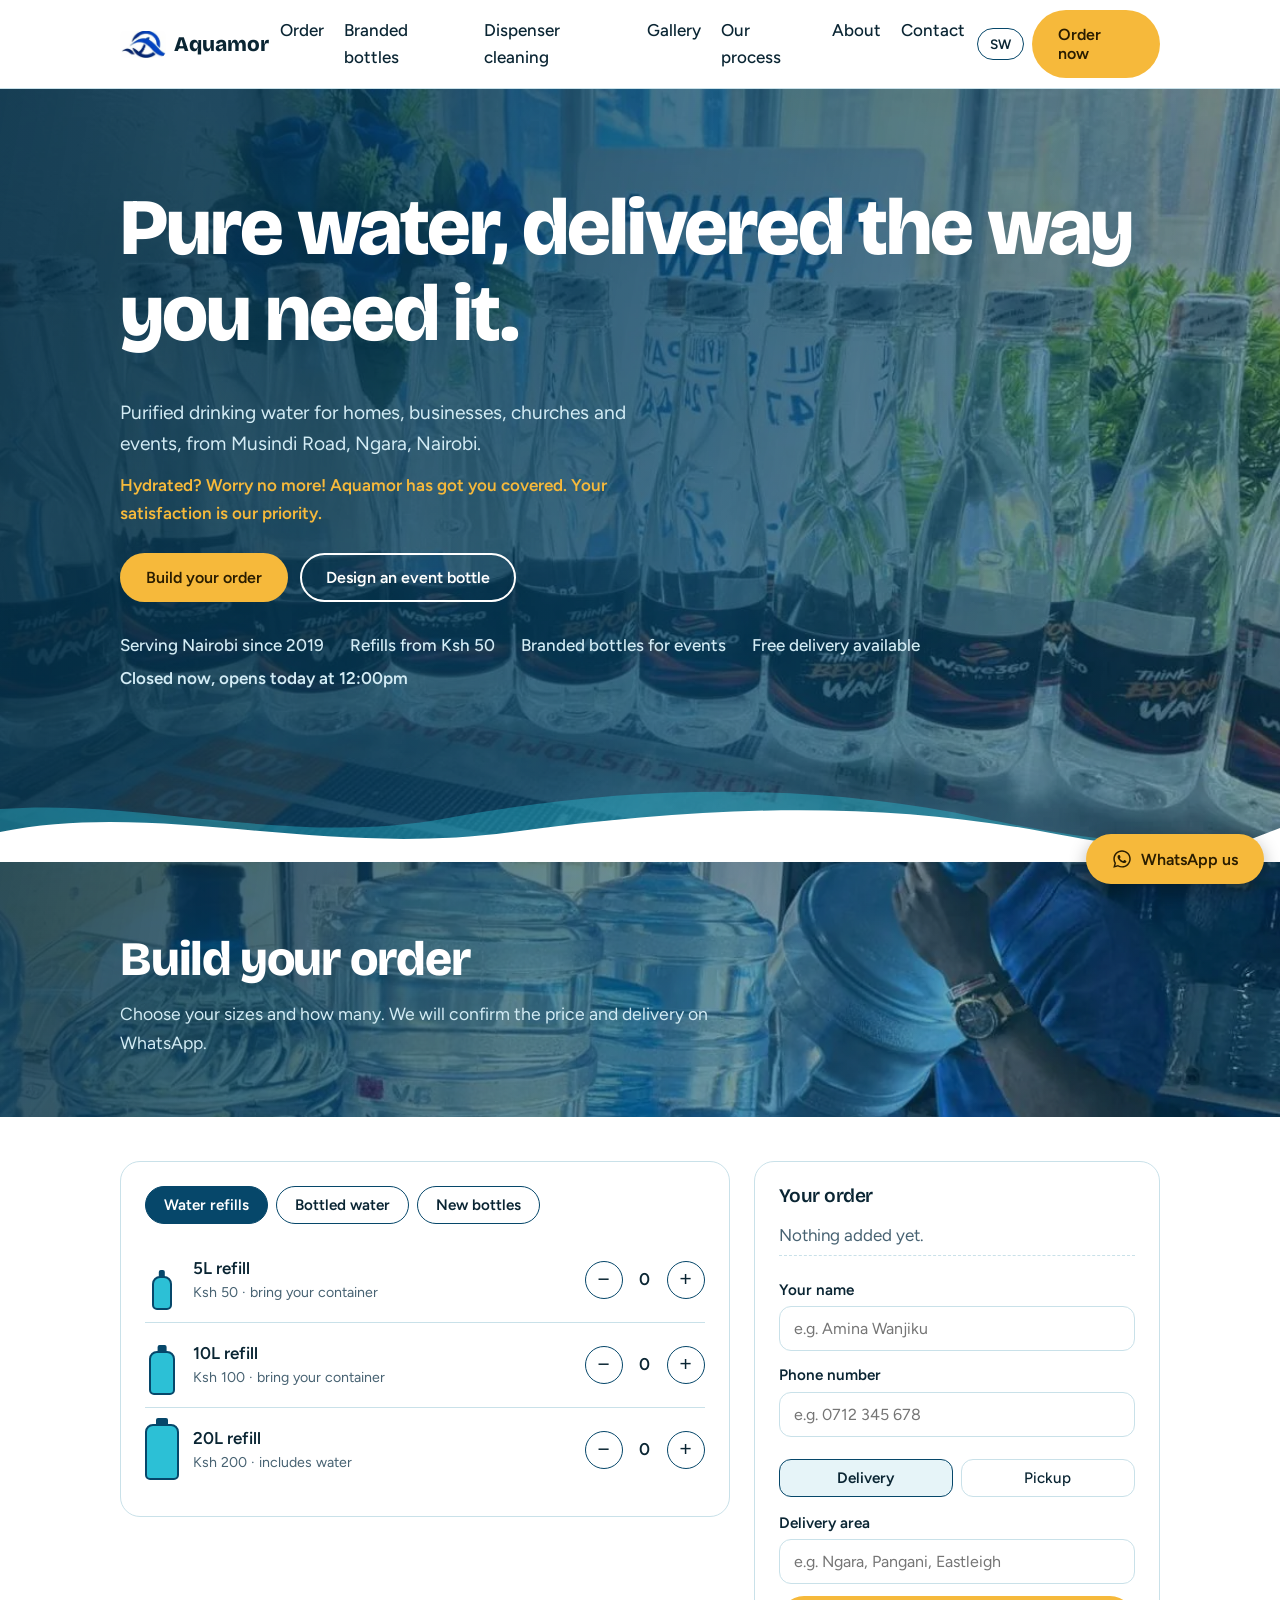
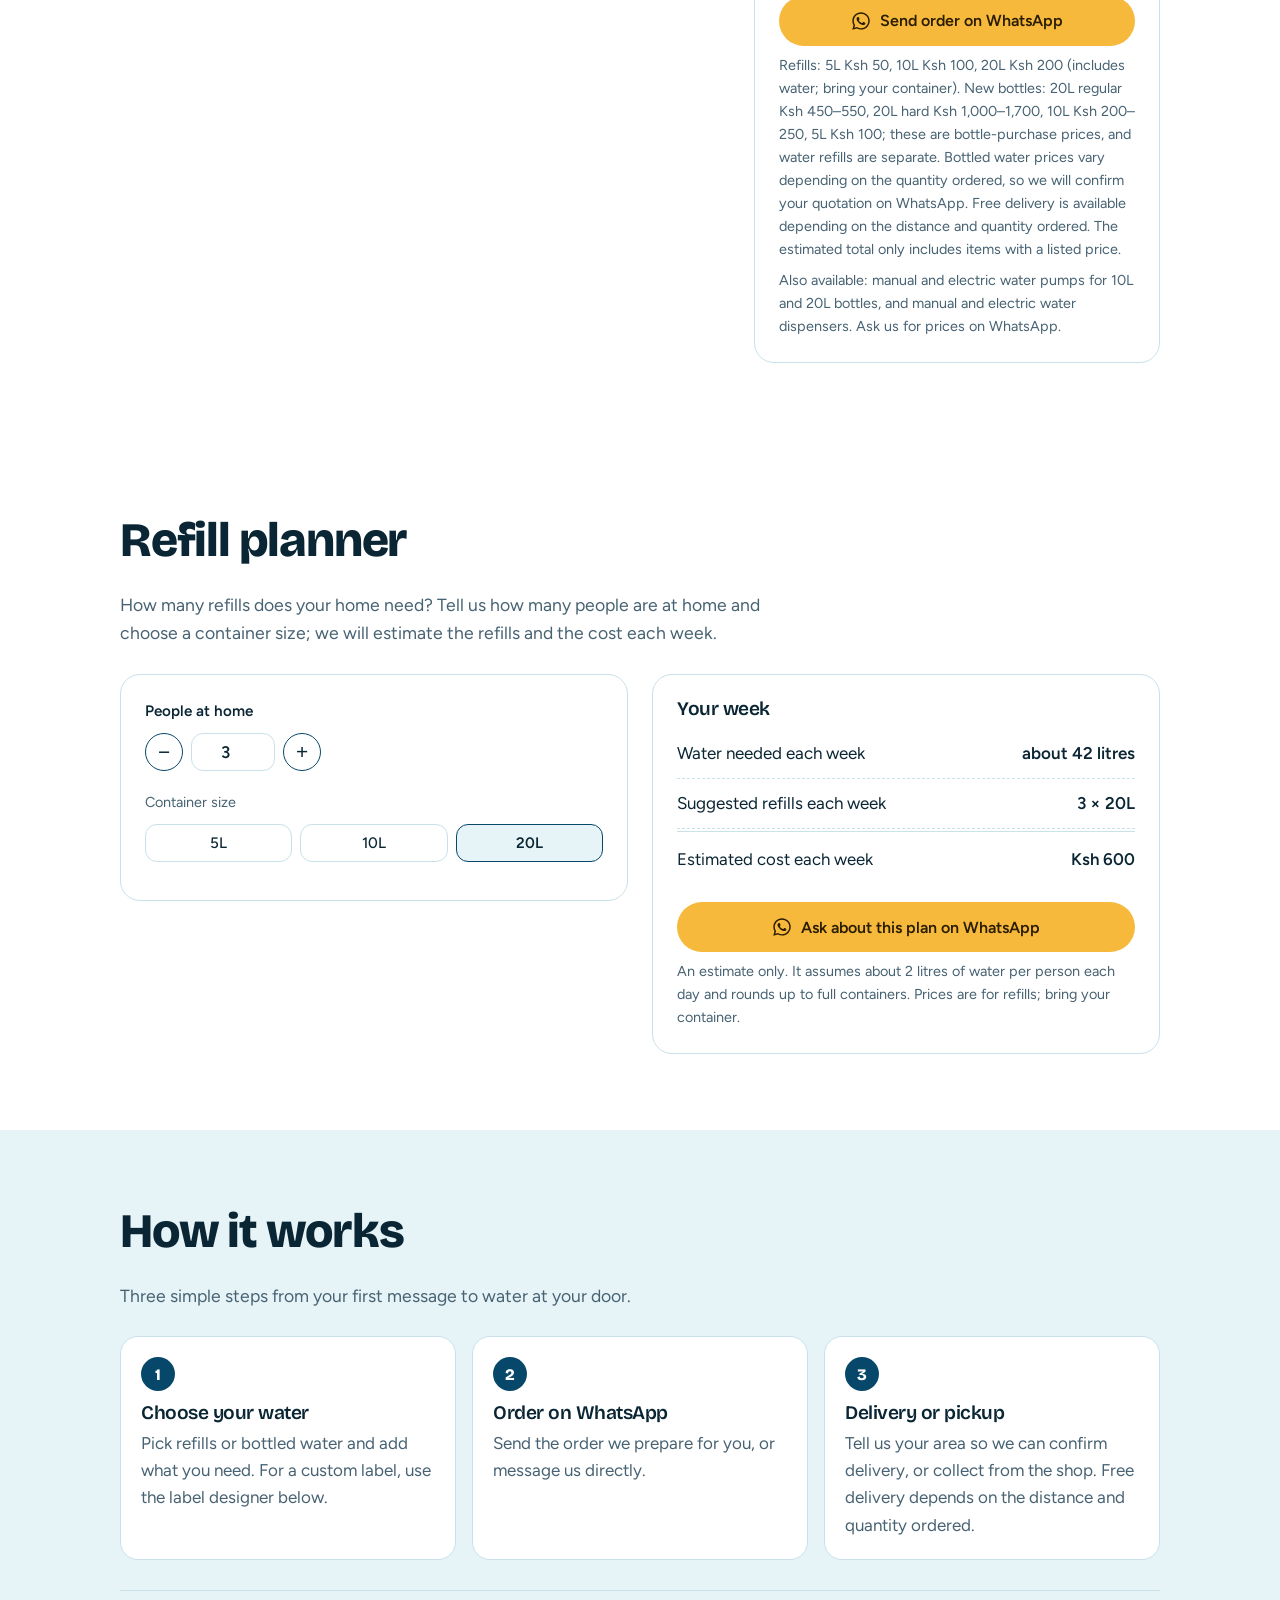
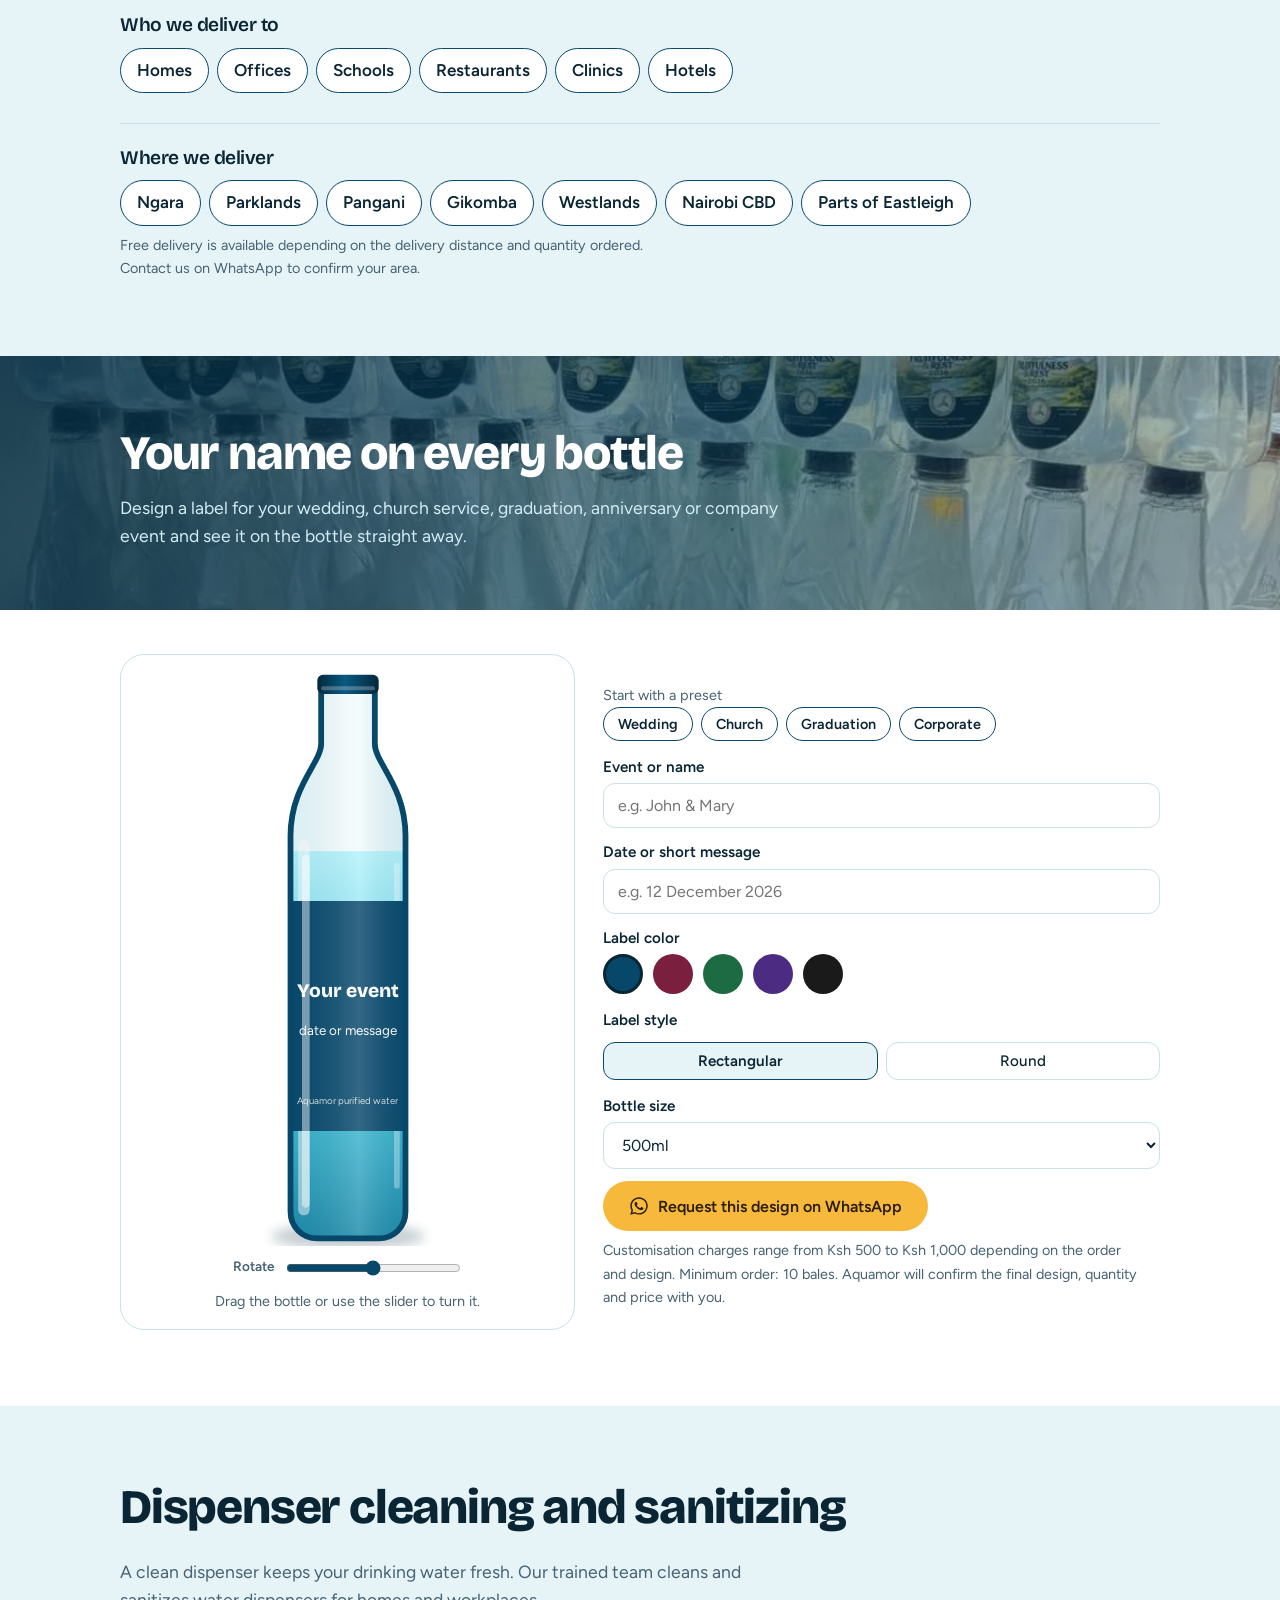
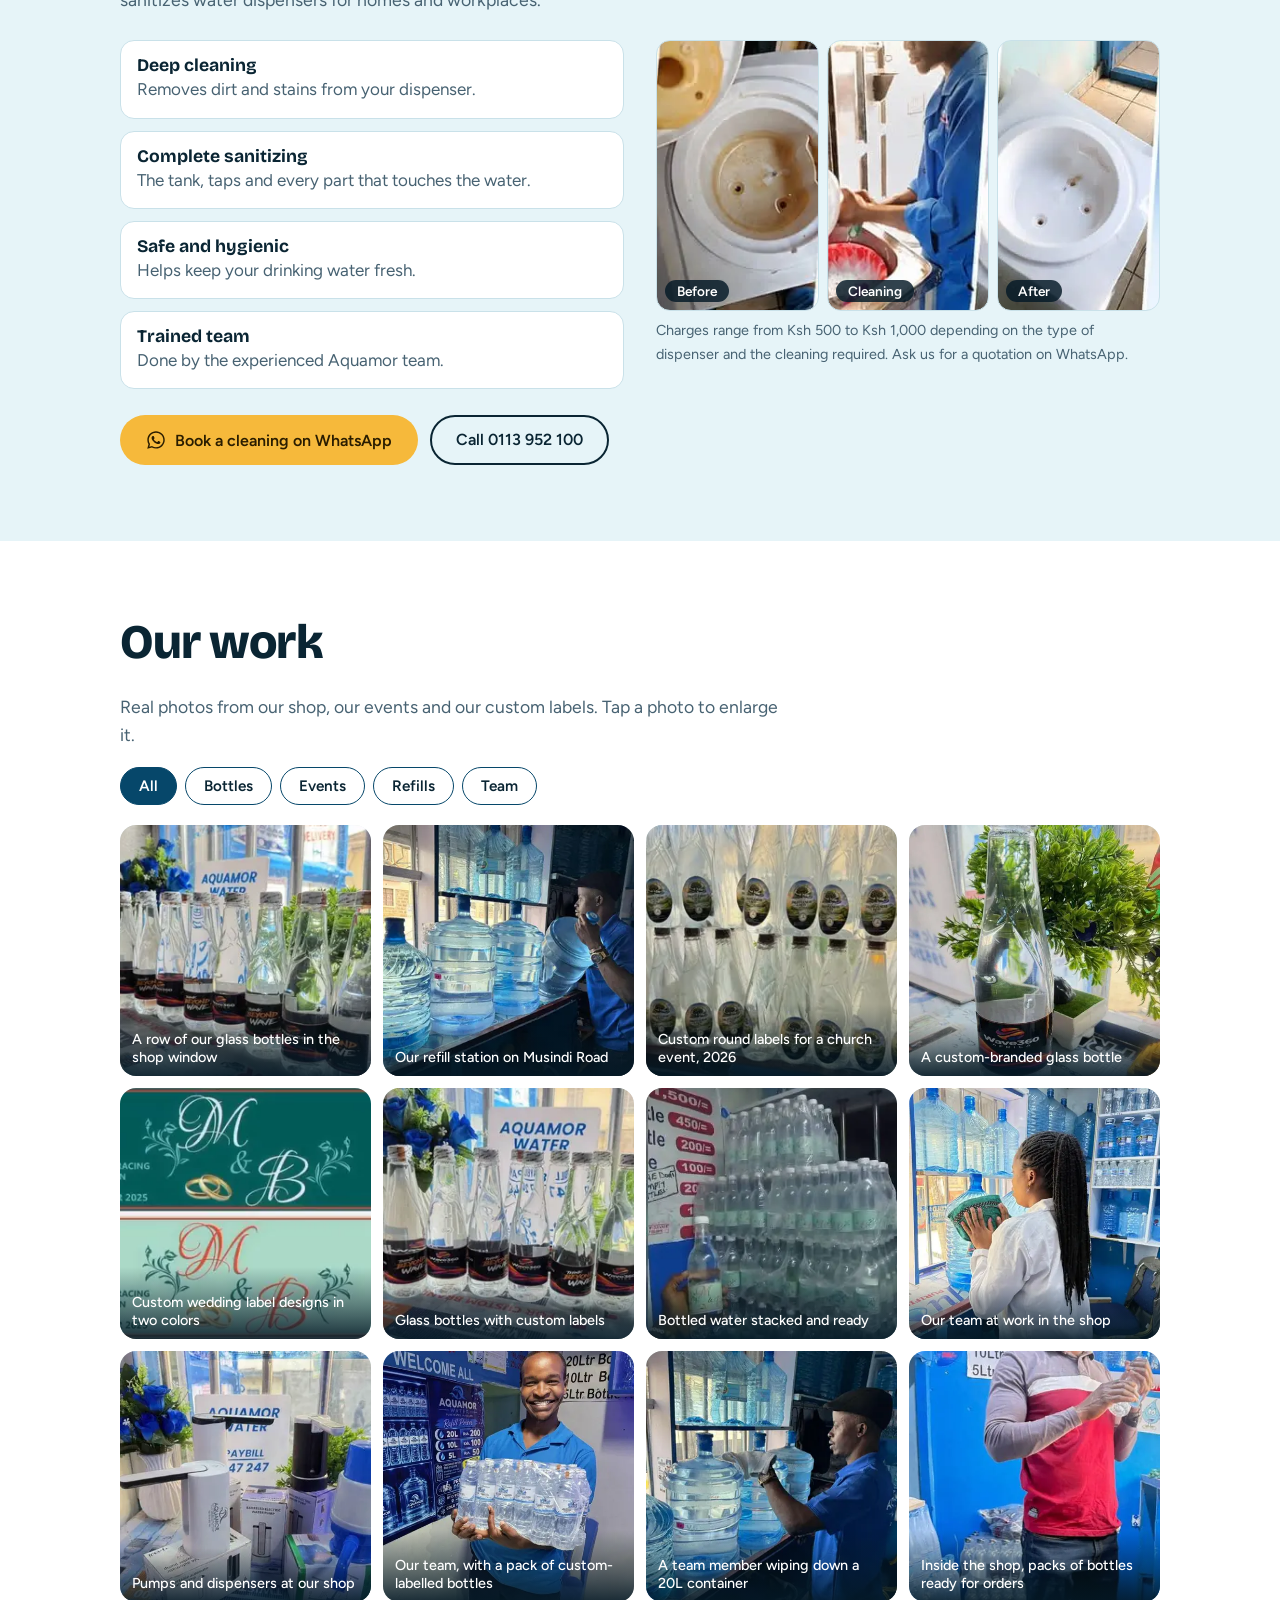
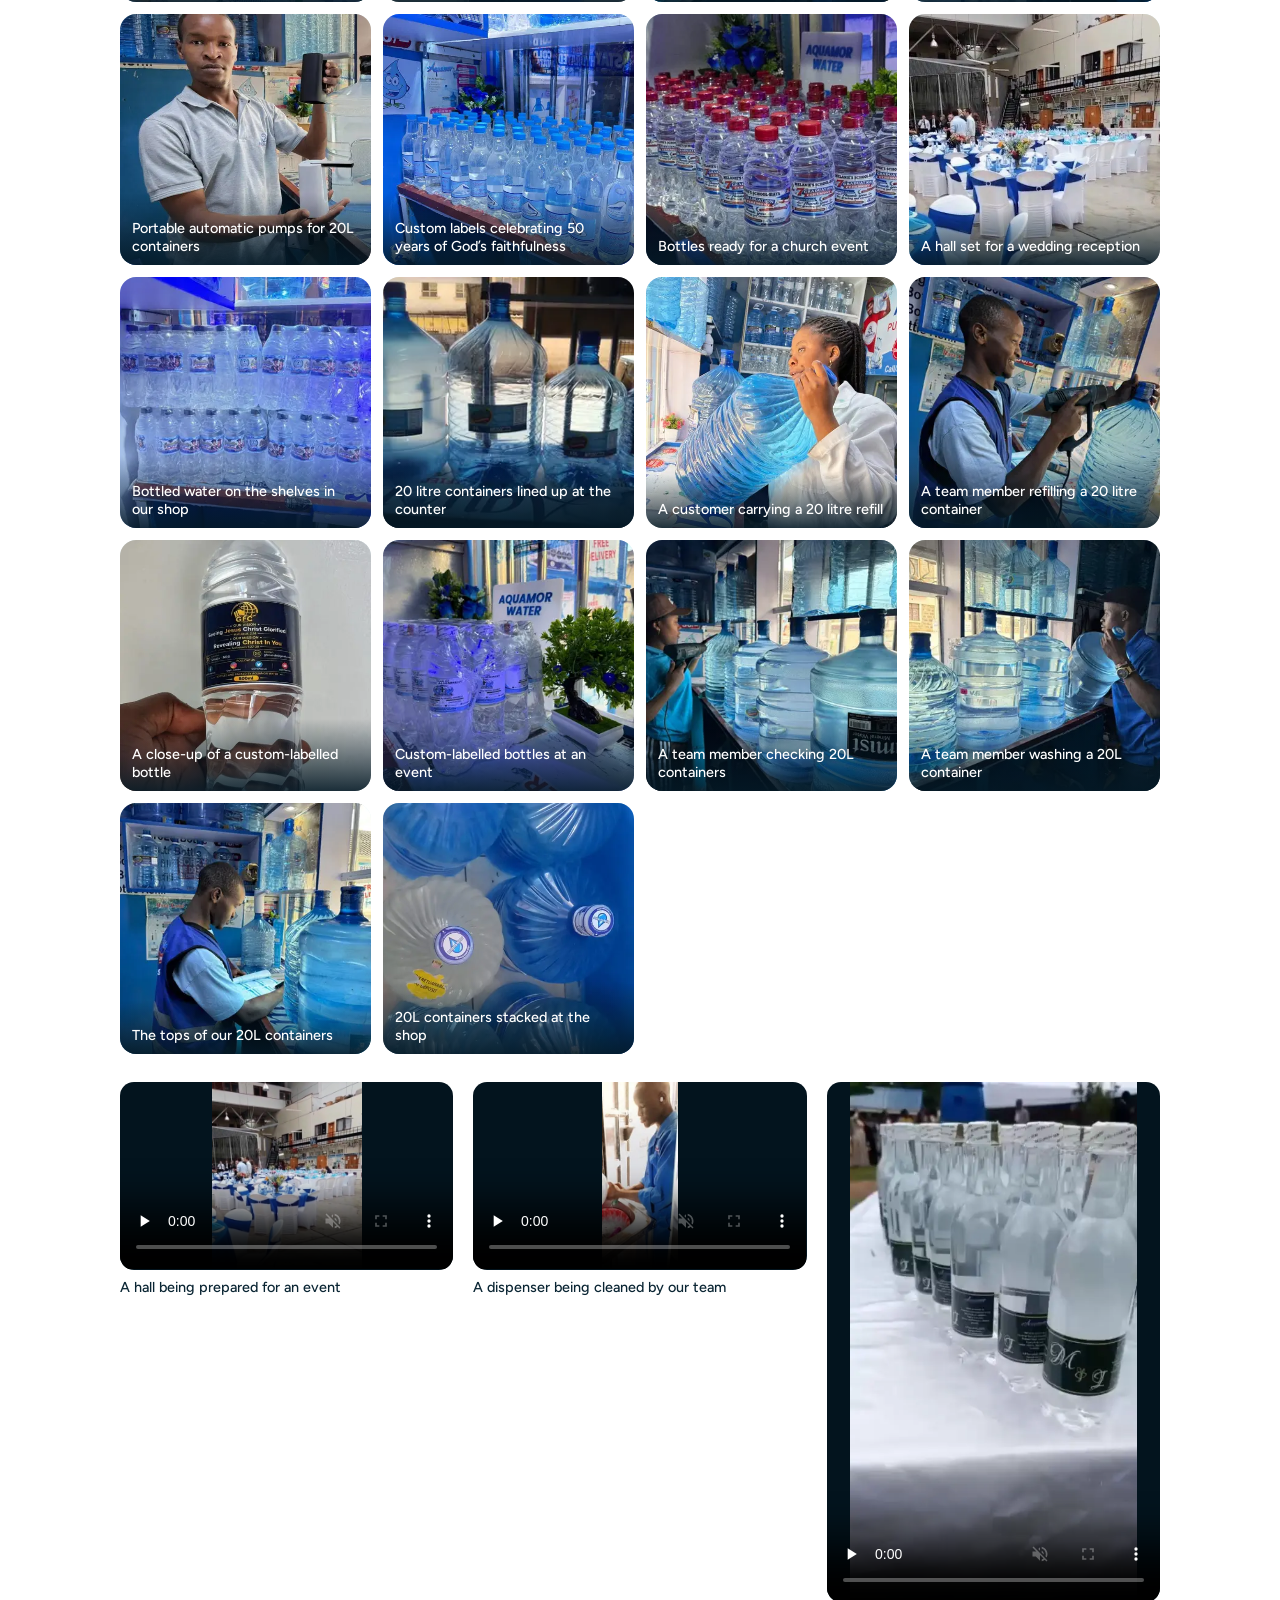
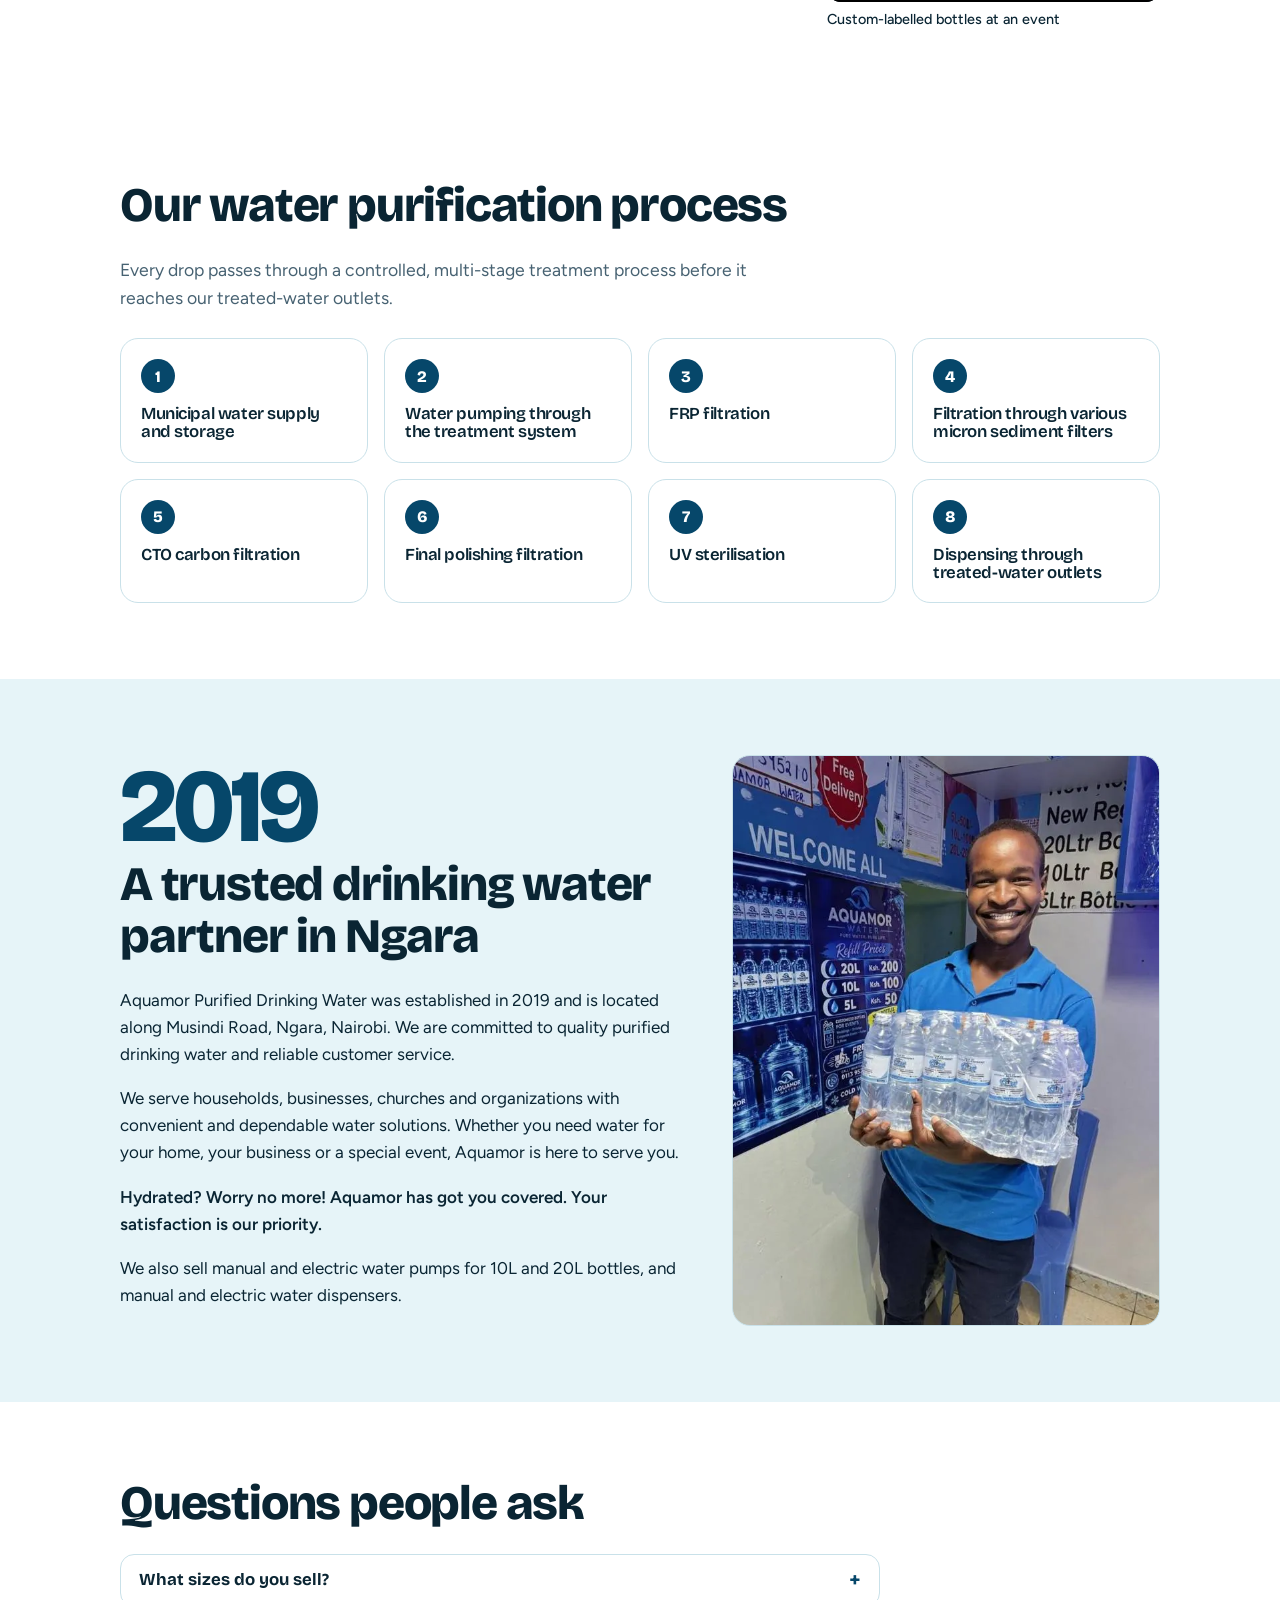
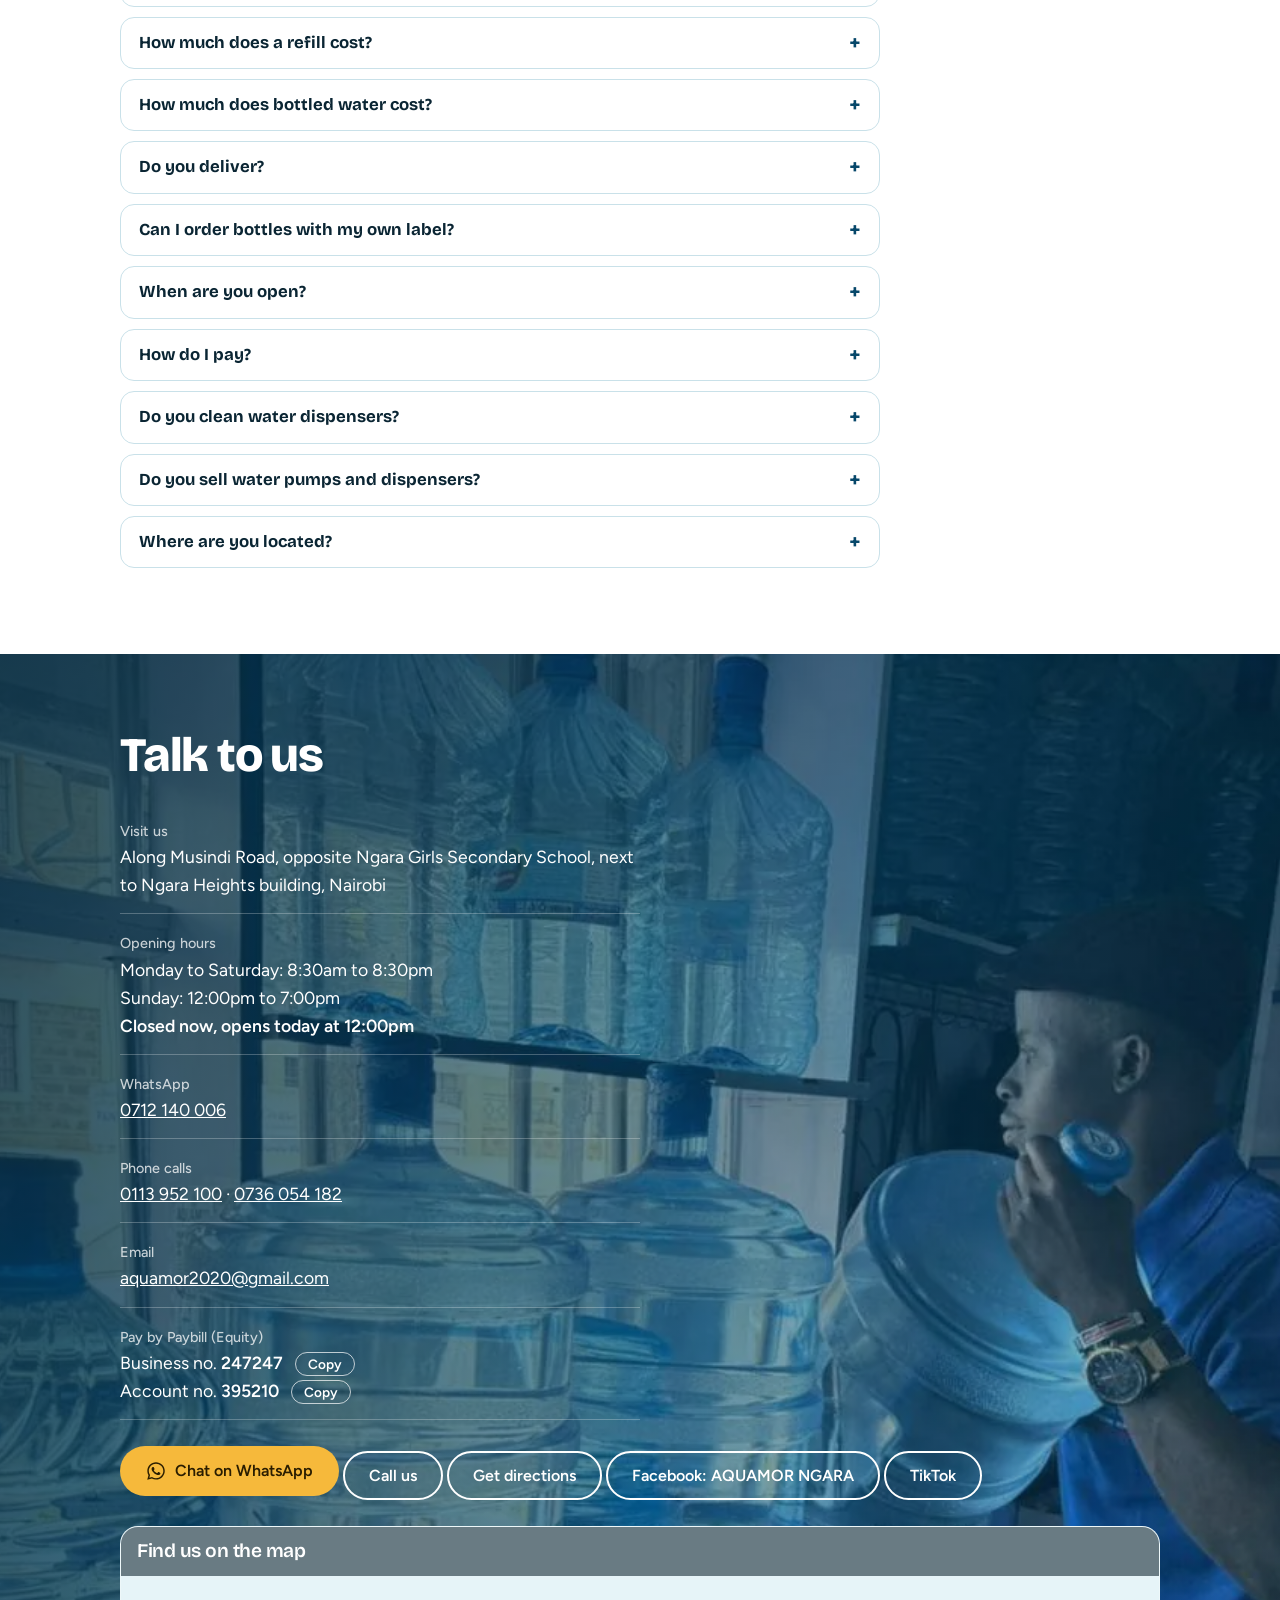
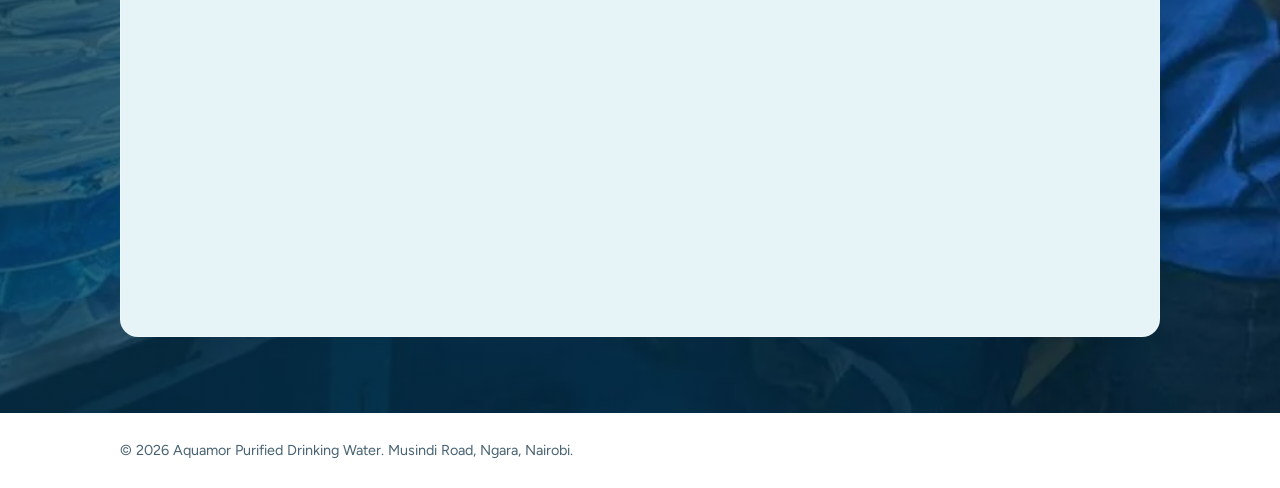
==== commit 0ffcc64f: "feat: apply confirmed Aquamor business details - quote bottled water by quantity across ten sizes - " ====
--- a/web/index.html
+++ b/web/index.html
@@ -4,29 +4,29 @@
 <meta charset="utf-8">
 <meta name="viewport" content="width=device-width, initial-scale=1, viewport-fit=cover">
 <title>Aquamor Purified Drinking Water | Ngara, Nairobi</title>
-<meta name="description" content="Aquamor Purified Drinking Water in Ngara, Nairobi: water refills (5L, 10L, 20L), bottled water, custom-branded bottles for weddings, churches and events, dispenser cleaning and free delivery.">
+<meta name="description" content="Aquamor Purified Drinking Water in Ngara, Nairobi: water refills (5L Ksh 50, 10L Ksh 100, 20L Ksh 200), bottled water from 200ml to 20L, custom-branded bottles, dispenser cleaning and delivery to nearby areas.">
 <meta name="theme-color" content="#06476a" media="(prefers-color-scheme: light)">
 <meta name="theme-color" content="#06151e" media="(prefers-color-scheme: dark)">
-<!-- Update canonical and the og: URLs once the final domain is confirmed. -->
-<link rel="canonical" href="https://aquamor.co.ke/">
+<!-- The client's preferred domain is aquamorwater.co.ke; update these URLs if the registered domain differs. -->
+<link rel="canonical" href="https://aquamorwater.co.ke/">
 <meta property="og:site_name" content="Aquamor Purified Drinking Water">
-<meta property="og:url" content="https://aquamor.co.ke/">
-<meta property="og:image" content="https://aquamor.co.ke/assets/img/og.jpg">
+<meta property="og:url" content="https://aquamorwater.co.ke/">
+<meta property="og:image" content="https://aquamorwater.co.ke/assets/img/og.jpg">
 <meta property="og:image:width" content="1200">
 <meta property="og:image:height" content="630">
 <meta property="og:image:alt" content="Aquamor purified drinking water in Ngara, Nairobi">
 <meta property="og:locale:alternate" content="sw_KE">
 <meta name="twitter:card" content="summary_large_image">
 <meta name="twitter:title" content="Aquamor Purified Drinking Water | Ngara, Nairobi">
-<meta name="twitter:description" content="Water refills, bottled water, custom-branded bottles and dispenser cleaning in Ngara, Nairobi. Free delivery.">
-<meta name="twitter:image" content="https://aquamor.co.ke/assets/img/og.jpg">
+<meta name="twitter:description" content="Water refills, bottled water from 200ml to 20L, custom-branded bottles and dispenser cleaning in Ngara, Nairobi. Delivery available.">
+<meta name="twitter:image" content="https://aquamorwater.co.ke/assets/img/og.jpg">
 <link rel="icon" type="image/png" sizes="32x32" href="assets/img/favicon-32.png">
 <link rel="apple-touch-icon" href="assets/img/apple-touch-icon.png">
 <link rel="preload" as="image" href="assets/img/rowClose.webp" type="image/webp" imagesrcset="assets/img/rowClose-480.webp 480w, assets/img/rowClose-800.webp 800w, assets/img/rowClose.webp 1200w" imagesizes="100vw">
 <meta property="og:type" content="website">
 <meta property="og:locale" content="en_KE">
 <meta property="og:title" content="Aquamor Purified Drinking Water | Ngara, Nairobi">
-<meta property="og:description" content="Aquamor Purified Drinking Water in Ngara, Nairobi: water refills (5L, 10L, 20L), bottled water, custom-branded bottles for weddings, churches and events, dispenser cleaning and free delivery.">
+<meta property="og:description" content="Aquamor Purified Drinking Water in Ngara, Nairobi: water refills (5L Ksh 50, 10L Ksh 100, 20L Ksh 200), bottled water from 200ml to 20L, custom-branded bottles, dispenser cleaning and delivery to nearby areas.">
 <link rel="preload" href="assets/fonts/figtree-latin.woff2" as="font" type="font/woff2" crossorigin>
 <link rel="preload" href="assets/fonts/bricolage-grotesque-latin.woff2" as="font" type="font/woff2" crossorigin>
 <script type="application/ld+json">
@@ -35,9 +35,11 @@
     "@context": "https://schema.org",
     "@type": "LocalBusiness",
     "name": "Aquamor Purified Drinking Water",
-    "description": "Aquamor Purified Drinking Water in Ngara, Nairobi: water refills (5L, 10L, 20L), bottled water, custom-branded bottles for weddings, churches and events, dispenser cleaning and free delivery.",
+    "legalName": "AQUAMOR PURIFIED DRINKING WATER",
+    "slogan": "Hydrated? Worry no more! Aquamor has got you covered. Your satisfaction is our priority.",
+    "description": "Aquamor Purified Drinking Water in Ngara, Nairobi: water refills (5L Ksh 50, 10L Ksh 100, 20L Ksh 200), bottled water from 200ml to 20L, custom-branded bottles, dispenser cleaning and delivery to nearby areas.",
     "telephone": "+254113952100",
-    "email": "Aquamor2020@gmail.com",
+    "email": "aquamor2020@gmail.com",
     "foundingDate": "2019",
     "sameAs": [
       "https://www.facebook.com/profile.php?id=100066493751902",
@@ -70,13 +72,18 @@
         "closes": "19:00"
       }
     ],
-    "url": "https://aquamor.co.ke/",
-    "image": "https://aquamor.co.ke/assets/img/og.jpg",
-    "priceRange": "Ksh 50 - Ksh 1,400",
-    "areaServed": {
-      "@type": "City",
-      "name": "Nairobi"
-    }
+    "url": "https://aquamorwater.co.ke/",
+    "image": "https://aquamorwater.co.ke/assets/img/og.jpg",
+    "priceRange": "Ksh 50 - Ksh 1,700",
+    "areaServed": [
+      { "@type": "Place", "name": "Ngara" },
+      { "@type": "Place", "name": "Parklands" },
+      { "@type": "Place", "name": "Pangani" },
+      { "@type": "Place", "name": "Gikomba" },
+      { "@type": "Place", "name": "Westlands" },
+      { "@type": "Place", "name": "Nairobi CBD" },
+      { "@type": "Place", "name": "Eastleigh" }
+    ]
   },
   {
     "@context": "https://schema.org",
@@ -87,7 +94,7 @@
         "name": "What sizes do you sell?",
         "acceptedAnswer": {
           "@type": "Answer",
-          "text": "We refill 5L, 10L and 20L containers, and we sell bottled drinking water in 300ml, 500ml, 1L and 1.5L bottles."
+          "text": "We refill 5L, 10L and 20L containers. We also sell bottled drinking water in 200ml, 300ml, 500ml, 1L, 1.5L, 2L, 3L, 5L, 10L and 20L bottles."
         }
       },
       {
@@ -95,7 +102,15 @@
         "name": "How much does a refill cost?",
         "acceptedAnswer": {
           "@type": "Answer",
-          "text": "A 5L refill is Ksh 50, a 10L refill is Ksh 100 and a 20L refill is Ksh 200."
+          "text": "A 5L refill is Ksh 50, a 10L refill is Ksh 100 and a 20L refill is Ksh 200. A refill includes the water; bring your container."
+        }
+      },
+      {
+        "@type": "Question",
+        "name": "How much does bottled water cost?",
+        "acceptedAnswer": {
+          "@type": "Answer",
+          "text": "Bottled water prices vary depending on the quantity ordered. Contact us on WhatsApp for a quotation."
         }
       },
       {
@@ -103,7 +118,7 @@
         "name": "Do you deliver?",
         "acceptedAnswer": {
           "@type": "Answer",
-          "text": "Yes, we offer free delivery. Tell us your area when you order and we will confirm."
+          "text": "Yes. We deliver to Ngara, Parklands, Pangani, Gikomba, Westlands, Nairobi CBD and parts of Eastleigh. Free delivery is available depending on the distance and quantity ordered; contact us to confirm."
         }
       },
       {
@@ -111,7 +126,7 @@
         "name": "Can I order bottles with my own label?",
         "acceptedAnswer": {
           "@type": "Answer",
-          "text": "Yes. We make custom-branded bottled water for churches, weddings, graduations, corporate functions and other events. Try the label designer on this page, or message us on WhatsApp."
+          "text": "Yes. We make customised bottled water for churches, weddings, graduations, anniversaries, corporate events and other special occasions. Customisation charges range from Ksh 500 to Ksh 1,000 depending on the order and design, and the minimum order is 10 bales. Contact us for a quotation."
         }
       },
       {
@@ -135,7 +150,15 @@
         "name": "Do you clean water dispensers?",
         "acceptedAnswer": {
           "@type": "Answer",
-          "text": "Yes. We clean and sanitize dispensers, including the tank and taps. Ask us for a quote on WhatsApp."
+          "text": "Yes. Dispenser cleaning charges range from Ksh 500 to Ksh 1,000 depending on the type of dispenser and the cleaning required. Contact us for a quotation."
+        }
+      },
+      {
+        "@type": "Question",
+        "name": "Do you sell water pumps and dispensers?",
+        "acceptedAnswer": {
+          "@type": "Answer",
+          "text": "Yes. We sell manual and electric water pumps for 10L and 20L bottles, and manual and electric water dispensers."
         }
       },
       {
@@ -167,6 +190,7 @@
       <li><a href="#design">Branded bottles</a></li>
       <li><a href="#cleaning">Dispenser cleaning</a></li>
       <li><a href="#gallery">Gallery</a></li>
+      <li><a href="#process">Our process</a></li>
       <li><a href="#about">About</a></li>
       <li><a href="#contact">Contact</a></li>
     </ul>
@@ -181,11 +205,12 @@
     <div>
       <h1>Pure water, delivered the way you need it.</h1>
       <p class="lead">Purified drinking water for homes, businesses, churches and events, from Musindi Road, Ngara, Nairobi.</p>
+      <p class="tagline">Hydrated? Worry no more! Aquamor has got you covered. Your satisfaction is our priority.</p>
       <div class="cta">
         <a class="btn btn-sun" href="#order">Build your order</a>
         <a class="btn btn-line" href="#design">Design an event bottle</a>
       </div>
-      <ul class="facts"><li>Serving Nairobi since 2019</li><li>Refills from Ksh 50</li><li>Branded bottles for events</li><li>Free delivery</li><li class="js-open"></li></ul>
+      <ul class="facts"><li>Serving Nairobi since 2019</li><li>Refills from Ksh 50</li><li>Branded bottles for events</li><li>Free delivery available</li><li class="js-open"></li></ul>
     </div>
     </div>
   <svg class="wave" viewBox="0 0 1200 80" preserveAspectRatio="none" aria-hidden="true">
@@ -203,7 +228,7 @@
         <div class="tabs" role="group" aria-label="Product type">
           <button class="tab" data-t="refill" aria-pressed="true">Water refills</button>
           <button class="tab" data-t="bottle" aria-pressed="false">Bottled water</button>
-          <button class="tab" data-t="container" aria-pressed="false">New 20L bottles</button>
+          <button class="tab" data-t="container" aria-pressed="false">New bottles</button>
         </div>
         <div id="rows"></div>
       </div>
@@ -227,7 +252,8 @@
         <p class="note payNote" id="payNote" role="status" hidden></p>
         <a class="btn btn-sun wa" id="sendOrder" href="https://wa.me/254712140006?text=Hello%20Aquamor%2C%20I%20would%20like%20to%20order%20water." style="display:flex;justify-content:center;align-items:center;gap:9px"><svg viewBox="0 0 448 512" aria-hidden="true" focusable="false"><path d="M380.9 97.1C339 55.1 283.2 32 223.9 32c-122.4 0-222 99.6-222 222 0 39.1 10.2 77.3 29.6 111L0 480l117.7-30.9c32.4 17.7 68.9 27 106.1 27h.1c122.3 0 224.1-99.6 224.1-222 0-59.3-25.2-115-67.1-157zm-157 341.6c-33.2 0-65.7-8.9-94-25.7l-6.7-4-69.8 18.3L72 359.2l-4.4-7c-18.5-29.4-28.2-63.3-28.2-98.2 0-101.7 82.8-184.5 184.6-184.5 49.3 0 95.6 19.2 130.4 54.1 34.8 34.9 56.2 81.2 56.1 130.5 0 101.8-84.9 184.6-186.6 184.6zm101.2-138.2c-5.5-2.8-32.8-16.2-37.9-18-5.1-1.9-8.8-2.8-12.5 2.8-3.7 5.6-14.3 18-17.6 21.8-3.2 3.7-6.5 4.2-12 1.4-32.6-16.3-54-29.1-75.5-66-5.7-9.8 5.7-9.1 16.3-30.3 1.8-3.7 .9-6.9-.5-9.7-1.4-2.8-12.5-30.1-17.1-41.2-4.5-10.8-9.1-9.3-12.5-9.5-3.2-.2-6.9-.2-10.6-.2-3.7 0-9.7 1.4-14.8 6.9-5.1 5.6-19.4 19-19.4 46.3 0 27.3 19.9 53.7 22.6 57.4 2.8 3.7 39.1 59.7 94.8 83.8 35.2 15.2 49 16.5 66.6 13.9 10.7-1.6 32.8-13.4 37.4-26.4 4.6-13 4.6-24.1 3.2-26.4-1.3-2.5-5-3.9-10.5-6.6z"/></svg>Send order on WhatsApp</a>
         <noscript><p class="note">The order builder needs JavaScript. You can still <a href="https://wa.me/254712140006?text=Hello%20Aquamor%2C%20I%20would%20like%20to%20order%20water.">order on WhatsApp</a> or call <a href="tel:+254113952100">0113 952 100</a>.</p></noscript>
-        <p class="note">Refills: 5L Ksh 50, 10L Ksh 100, 20L Ksh 200. New 20L bottles: hard bottle with water Ksh 1,400, regular bottle Ksh 450. We offer free delivery: tell us your area and we will confirm. Small bottled water prices are confirmed on WhatsApp. The estimated total only includes items with a listed price.</p>
+        <p class="note">Refills: 5L Ksh 50, 10L Ksh 100, 20L Ksh 200 (includes water; bring your container). New bottles: 20L regular Ksh 450–550, 20L hard Ksh 1,000–1,700, 10L Ksh 200–250, 5L Ksh 100; these are bottle-purchase prices, and water refills are separate. Bottled water prices vary depending on the quantity ordered, so we will confirm your quotation on WhatsApp. Free delivery is available depending on the distance and quantity ordered. The estimated total only includes items with a listed price.</p>
+        <p class="note">Also available: manual and electric water pumps for 10L and 20L bottles, and manual and electric water dispensers. Ask us for prices on WhatsApp.</p>
       </div>
     </div>
   </div>
@@ -285,7 +311,7 @@
       <li>
         <span class="n" aria-hidden="true">3</span>
         <h3>Delivery or pickup</h3>
-        <p>Tell us your area so we can confirm free delivery, or collect from the shop.</p>
+        <p>Tell us your area so we can confirm delivery, or collect from the shop. Free delivery depends on the distance and quantity ordered.</p>
       </li>
     </ol>
     <div class="who">
@@ -299,12 +325,25 @@
         <li>Hotels</li>
       </ul>
     </div>
+    <div class="who">
+      <h3>Where we deliver</h3>
+      <ul class="chips">
+        <li>Ngara</li>
+        <li>Parklands</li>
+        <li>Pangani</li>
+        <li>Gikomba</li>
+        <li>Westlands</li>
+        <li>Nairobi CBD</li>
+        <li>Parts of Eastleigh</li>
+      </ul>
+      <p class="note">Free delivery is available depending on the delivery distance and quantity ordered. Contact us on WhatsApp to confirm your area.</p>
+    </div>
   </div>
 </section>
 
 <section id="design" class="designer withband">
   <div class="band"><div class="bg" aria-hidden="true"><picture class="on"><source type="image/webp" srcset="assets/img/fruit-480.webp 480w, assets/img/fruit-800.webp 800w, assets/img/fruit.webp 1200w" sizes="100vw"><img src="assets/img/fruit.jpg" srcset="assets/img/fruit-480.jpg 480w, assets/img/fruit-800.jpg 800w, assets/img/fruit.jpg 1200w" sizes="100vw" alt="" width="1200" height="675" loading="lazy" fetchpriority="low" decoding="async"></picture><picture><source type="image/webp" srcset="assets/img/shelf-480.webp 480w, assets/img/shelf-800.webp 800w, assets/img/shelf.webp 950w" sizes="100vw"><img src="assets/img/shelf.jpg" srcset="assets/img/shelf-480.jpg 480w, assets/img/shelf-800.jpg 800w, assets/img/shelf.jpg 950w" sizes="100vw" alt="" width="950" height="929" loading="lazy" fetchpriority="low" decoding="async"></picture><picture><source type="image/webp" srcset="assets/img/wedding-480.webp 480w, assets/img/wedding.webp 716w" sizes="100vw"><img src="assets/img/wedding.jpg" srcset="assets/img/wedding-480.jpg 480w, assets/img/wedding.jpg 716w" sizes="100vw" alt="" width="716" height="480" loading="lazy" fetchpriority="low" decoding="async"></picture><picture><source type="image/webp" srcset="assets/img/rowClose-480.webp 480w, assets/img/rowClose-800.webp 800w, assets/img/rowClose.webp 1200w" sizes="100vw"><img src="assets/img/rowClose.jpg" srcset="assets/img/rowClose-480.jpg 480w, assets/img/rowClose-800.jpg 800w, assets/img/rowClose.jpg 1200w" sizes="100vw" alt="" width="1200" height="675" loading="lazy" fetchpriority="low" decoding="async"></picture></div>
-    <div class="wrap"><h2>Your name on every bottle</h2><p class="lead">Design a label for your wedding, church service, graduation or company event and see it on the bottle straight away.</p></div></div>
+    <div class="wrap"><h2>Your name on every bottle</h2><p class="lead">Design a label for your wedding, church service, graduation, anniversary or company event and see it on the bottle straight away.</p></div></div>
   <div class="wrap dgrid">
     <div class="stage">
       <svg viewBox="0 0 120 300" id="prev" role="img" aria-label="Preview of your custom bottle">
@@ -388,9 +427,9 @@
         <button type="button" data-st="round" aria-pressed="false">Round</button>
       </div>
       <label for="sz">Bottle size</label>
-      <select id="sz"><option>300ml</option><option selected>500ml</option><option>1L</option><option>1.5L</option></select>
+      <select id="sz"><option>200ml</option><option>300ml</option><option selected>500ml</option><option>1L</option><option>1.5L</option><option>2L</option><option>3L</option><option>5L</option><option>10L</option><option>20L</option></select>
       <a class="btn btn-sun wa" id="sendDesign" href="https://wa.me/254712140006?text=Hello%20Aquamor%2C%20I%20would%20like%20a%20branded%20bottle."><svg viewBox="0 0 448 512" aria-hidden="true" focusable="false"><path d="M380.9 97.1C339 55.1 283.2 32 223.9 32c-122.4 0-222 99.6-222 222 0 39.1 10.2 77.3 29.6 111L0 480l117.7-30.9c32.4 17.7 68.9 27 106.1 27h.1c122.3 0 224.1-99.6 224.1-222 0-59.3-25.2-115-67.1-157zm-157 341.6c-33.2 0-65.7-8.9-94-25.7l-6.7-4-69.8 18.3L72 359.2l-4.4-7c-18.5-29.4-28.2-63.3-28.2-98.2 0-101.7 82.8-184.5 184.6-184.5 49.3 0 95.6 19.2 130.4 54.1 34.8 34.9 56.2 81.2 56.1 130.5 0 101.8-84.9 184.6-186.6 184.6zm101.2-138.2c-5.5-2.8-32.8-16.2-37.9-18-5.1-1.9-8.8-2.8-12.5 2.8-3.7 5.6-14.3 18-17.6 21.8-3.2 3.7-6.5 4.2-12 1.4-32.6-16.3-54-29.1-75.5-66-5.7-9.8 5.7-9.1 16.3-30.3 1.8-3.7 .9-6.9-.5-9.7-1.4-2.8-12.5-30.1-17.1-41.2-4.5-10.8-9.1-9.3-12.5-9.5-3.2-.2-6.9-.2-10.6-.2-3.7 0-9.7 1.4-14.8 6.9-5.1 5.6-19.4 19-19.4 46.3 0 27.3 19.9 53.7 22.6 57.4 2.8 3.7 39.1 59.7 94.8 83.8 35.2 15.2 49 16.5 66.6 13.9 10.7-1.6 32.8-13.4 37.4-26.4 4.6-13 4.6-24.1 3.2-26.4-1.3-2.5-5-3.9-10.5-6.6z"/></svg>Request this design on WhatsApp</a>
-      <p class="note">Aquamor will confirm the final design, quantity and price with you.</p>
+      <p class="note">Customisation charges range from Ksh 500 to Ksh 1,000 depending on the order and design. Minimum order: 10 bales. Aquamor will confirm the final design, quantity and price with you.</p>
     </div>
   </div>
 </section>
@@ -412,7 +451,7 @@
           <div class="p-cduring" role="img" aria-label="A team member cleaning dispenser parts at a sink"><em>Cleaning</em></div>
           <div class="p-cafter" role="img" aria-label="A clean white dispenser basin"><em>After</em></div>
         </div>
-        <p class="note">Ask us for a quote on WhatsApp.</p>
+        <p class="note">Charges range from Ksh 500 to Ksh 1,000 depending on the type of dispenser and the cleaning required. Ask us for a quotation on WhatsApp.</p>
       </div>
     </div>
     <div class="cta2">
@@ -558,6 +597,23 @@
       </div>
   </div>
 </section>
+<section id="process" class="process">
+  <div class="wrap">
+    <h2>Our water purification process</h2>
+    <p class="lead">Every drop passes through a controlled, multi-stage treatment process before it reaches our treated-water outlets.</p>
+    <ol class="steps processsteps">
+      <li><span class="n" aria-hidden="true">1</span><h3>Municipal water supply and storage</h3></li>
+      <li><span class="n" aria-hidden="true">2</span><h3>Water pumping through the treatment system</h3></li>
+      <li><span class="n" aria-hidden="true">3</span><h3>FRP filtration</h3></li>
+      <li><span class="n" aria-hidden="true">4</span><h3>Filtration through various micron sediment filters</h3></li>
+      <li><span class="n" aria-hidden="true">5</span><h3>CTO carbon filtration</h3></li>
+      <li><span class="n" aria-hidden="true">6</span><h3>Final polishing filtration</h3></li>
+      <li><span class="n" aria-hidden="true">7</span><h3>UV sterilisation</h3></li>
+      <li><span class="n" aria-hidden="true">8</span><h3>Dispensing through treated-water outlets</h3></li>
+    </ol>
+  </div>
+</section>
+
 <dialog id="lb" aria-labelledby="lbc"><button class="x" aria-label="Close">×</button><div class="lbimg" role="img"></div><p id="lbc"></p></dialog>
 
 <dialog id="payDlg" class="paydlg" aria-labelledby="payDlgTitle">
@@ -586,6 +642,8 @@
     <h2>A trusted drinking water partner in Ngara</h2>
     <p>Aquamor Purified Drinking Water was established in 2019 and is located along Musindi Road, Ngara, Nairobi. We are committed to quality purified drinking water and reliable customer service.</p>
     <p>We serve households, businesses, churches and organizations with convenient and dependable water solutions. Whether you need water for your home, your business or a special event, Aquamor is here to serve you.</p>
+    <p><b>Hydrated? Worry no more! Aquamor has got you covered. Your satisfaction is our priority.</b></p>
+    <p>We also sell manual and electric water pumps for 10L and 20L bottles, and manual and electric water dispensers.</p>
     </div>
     <div class="ph p-team" role="img" aria-label="An Aquamor team member smiling and holding a pack of custom-labelled bottles in front of the refill price poster"></div>
   </div>
@@ -597,13 +655,15 @@
 <section id="faq">
   <div class="wrap">
     <h2>Questions people ask</h2>
-    <details><summary>What sizes do you sell?</summary><p>We refill 5L, 10L and 20L containers, and we sell bottled drinking water in 300ml, 500ml, 1L and 1.5L bottles.</p></details>
-    <details><summary>How much does a refill cost?</summary><p>A 5L refill is Ksh 50, a 10L refill is Ksh 100 and a 20L refill is Ksh 200.</p></details>
-    <details><summary>Do you deliver?</summary><p>Yes, we offer free delivery. Tell us your area when you order and we will confirm.</p></details>
-    <details><summary>Can I order bottles with my own label?</summary><p>Yes. We make custom-branded bottled water for churches, weddings, graduations, corporate functions and other events. Try the label designer on this page, or message us on WhatsApp.</p></details>
+    <details><summary>What sizes do you sell?</summary><p>We refill 5L, 10L and 20L containers. We also sell bottled drinking water in 200ml, 300ml, 500ml, 1L, 1.5L, 2L, 3L, 5L, 10L and 20L bottles.</p></details>
+    <details><summary>How much does a refill cost?</summary><p>A 5L refill is Ksh 50, a 10L refill is Ksh 100 and a 20L refill is Ksh 200. A refill includes the water; bring your container.</p></details>
+    <details><summary>How much does bottled water cost?</summary><p>Bottled water prices vary depending on the quantity ordered. Contact us on WhatsApp for a quotation.</p></details>
+    <details><summary>Do you deliver?</summary><p>Yes. We deliver to Ngara, Parklands, Pangani, Gikomba, Westlands, Nairobi CBD and parts of Eastleigh. Free delivery is available depending on the distance and quantity ordered; contact us to confirm.</p></details>
+    <details><summary>Can I order bottles with my own label?</summary><p>Yes. We make customised bottled water for churches, weddings, graduations, anniversaries, corporate events and other special occasions. Customisation charges range from Ksh 500 to Ksh 1,000 depending on the order and design, and the minimum order is 10 bales. Contact us for a quotation.</p></details>
     <details><summary>When are you open?</summary><p>Monday to Saturday from 8:30am to 8:30pm, and Sunday from 12:00pm to 7:00pm.</p></details>
     <details><summary>How do I pay?</summary><p>You can pay with Equity Paybill 247247, account number 395210. Confirm your total with us on WhatsApp first.</p></details>
-    <details><summary>Do you clean water dispensers?</summary><p>Yes. We clean and sanitize dispensers, including the tank and taps. Ask us for a quote on WhatsApp.</p></details>
+    <details><summary>Do you clean water dispensers?</summary><p>Yes. Dispenser cleaning charges range from Ksh 500 to Ksh 1,000 depending on the type of dispenser and the cleaning required. Contact us for a quotation.</p></details>
+    <details><summary>Do you sell water pumps and dispensers?</summary><p>Yes. We sell manual and electric water pumps for 10L and 20L bottles, and manual and electric water dispensers.</p></details>
     <details><summary>Where are you located?</summary><p>Along Musindi Road, opposite Ngara Girls Secondary School, next to Ngara Heights building, Nairobi.</p></details>
   </div>
 </section>
@@ -617,13 +677,13 @@
       <div><b>Opening hours</b>Monday to Saturday: 8:30am to 8:30pm<br>Sunday: 12:00pm to 7:00pm<br><span class="js-open"></span></div>
       <div><b>WhatsApp</b><a href="https://wa.me/254712140006">0712 140 006</a></div>
       <div><b>Phone calls</b><a href="tel:+254113952100">0113 952 100</a> · <a href="tel:+254736054182">0736 054 182</a></div>
-      <div><b>Email</b><a href="mailto:Aquamor2020@gmail.com">Aquamor2020@gmail.com</a></div>
+      <div><b>Email</b><a href="mailto:aquamor2020@gmail.com">aquamor2020@gmail.com</a></div>
       <div><b>Pay by Paybill (Equity)</b>Business no. <strong>247247</strong> <button class="cp" data-v="247247">Copy</button><br>Account no. <strong>395210</strong> <button class="cp" data-v="395210">Copy</button></div>
     </div>
     <a class="btn btn-sun wa" id="chatWa" href="https://wa.me/254712140006?text=Hello%20Aquamor%2C%20I%20would%20like%20to%20ask%20about%20your%20water." target="_blank" rel="noopener"><svg viewBox="0 0 448 512" aria-hidden="true" focusable="false"><path d="M380.9 97.1C339 55.1 283.2 32 223.9 32c-122.4 0-222 99.6-222 222 0 39.1 10.2 77.3 29.6 111L0 480l117.7-30.9c32.4 17.7 68.9 27 106.1 27h.1c122.3 0 224.1-99.6 224.1-222 0-59.3-25.2-115-67.1-157zm-157 341.6c-33.2 0-65.7-8.9-94-25.7l-6.7-4-69.8 18.3L72 359.2l-4.4-7c-18.5-29.4-28.2-63.3-28.2-98.2 0-101.7 82.8-184.5 184.6-184.5 49.3 0 95.6 19.2 130.4 54.1 34.8 34.9 56.2 81.2 56.1 130.5 0 101.8-84.9 184.6-186.6 184.6zm101.2-138.2c-5.5-2.8-32.8-16.2-37.9-18-5.1-1.9-8.8-2.8-12.5 2.8-3.7 5.6-14.3 18-17.6 21.8-3.2 3.7-6.5 4.2-12 1.4-32.6-16.3-54-29.1-75.5-66-5.7-9.8 5.7-9.1 16.3-30.3 1.8-3.7 .9-6.9-.5-9.7-1.4-2.8-12.5-30.1-17.1-41.2-4.5-10.8-9.1-9.3-12.5-9.5-3.2-.2-6.9-.2-10.6-.2-3.7 0-9.7 1.4-14.8 6.9-5.1 5.6-19.4 19-19.4 46.3 0 27.3 19.9 53.7 22.6 57.4 2.8 3.7 39.1 59.7 94.8 83.8 35.2 15.2 49 16.5 66.6 13.9 10.7-1.6 32.8-13.4 37.4-26.4 4.6-13 4.6-24.1 3.2-26.4-1.3-2.5-5-3.9-10.5-6.6z"/></svg>Chat on WhatsApp</a>
     <a class="btn btn-line" href="tel:+254113952100">Call us</a>
     <a class="btn btn-line" href="https://www.google.com/maps/search/?api=1&amp;query=Aquamor+Drinking+Water+Musindi+Road+Ngara+Nairobi" target="_blank" rel="noopener">Get directions</a>
-    <a class="btn btn-line" href="https://www.facebook.com/profile.php?id=100066493751902" target="_blank" rel="noopener">Facebook</a>
+    <a class="btn btn-line" href="https://www.facebook.com/profile.php?id=100066493751902" target="_blank" rel="noopener">Facebook: AQUAMOR NGARA</a>
     <a class="btn btn-line" href="https://www.tiktok.com/@aquamor2020" target="_blank" rel="noopener">TikTok</a>
     <div class="map">
       <h3>Find us on the map</h3>
--- a/web/css/styles.css
+++ b/web/css/styles.css
@@ -22,6 +22,7 @@
 .wrap{max-width:1080px;margin:0 auto;padding:0 20px}
 section{padding:76px 0}
 .lead{color:var(--muted);font-size:1.1rem}
+.tagline{color:var(--sun);font-weight:600;max-width:46ch;margin:-6px 0 0}
 
 header.top{position:sticky;top:0;z-index:20;background:var(--bg);border-bottom:1px solid var(--line);padding-top:env(safe-area-inset-top,0px)}
 .nav{position:relative;display:flex;align-items:center;justify-content:space-between;gap:12px;padding:10px 20px;max-width:1080px;margin:0 auto}
@@ -169,6 +170,8 @@
 .steps .n{display:inline-flex;align-items:center;justify-content:center;width:34px;height:34px;border-radius:50%;background:var(--deep);color:#fff;font:800 1rem "Bricolage Grotesque","Figtree",sans-serif}
 .steps h3{margin:12px 0 6px}
 .steps p{margin:0;color:var(--muted)}
+.processsteps{grid-template-columns:repeat(auto-fit,minmax(220px,1fr))}
+.processsteps h3{margin:12px 0 0;font-size:1.05rem}
 .who{margin-top:30px;padding-top:24px;border-top:1.5px solid var(--line)}
 .who h3{margin:0 0 12px}
 .chips{list-style:none;margin:0;padding:0;display:flex;flex-wrap:wrap;gap:8px}
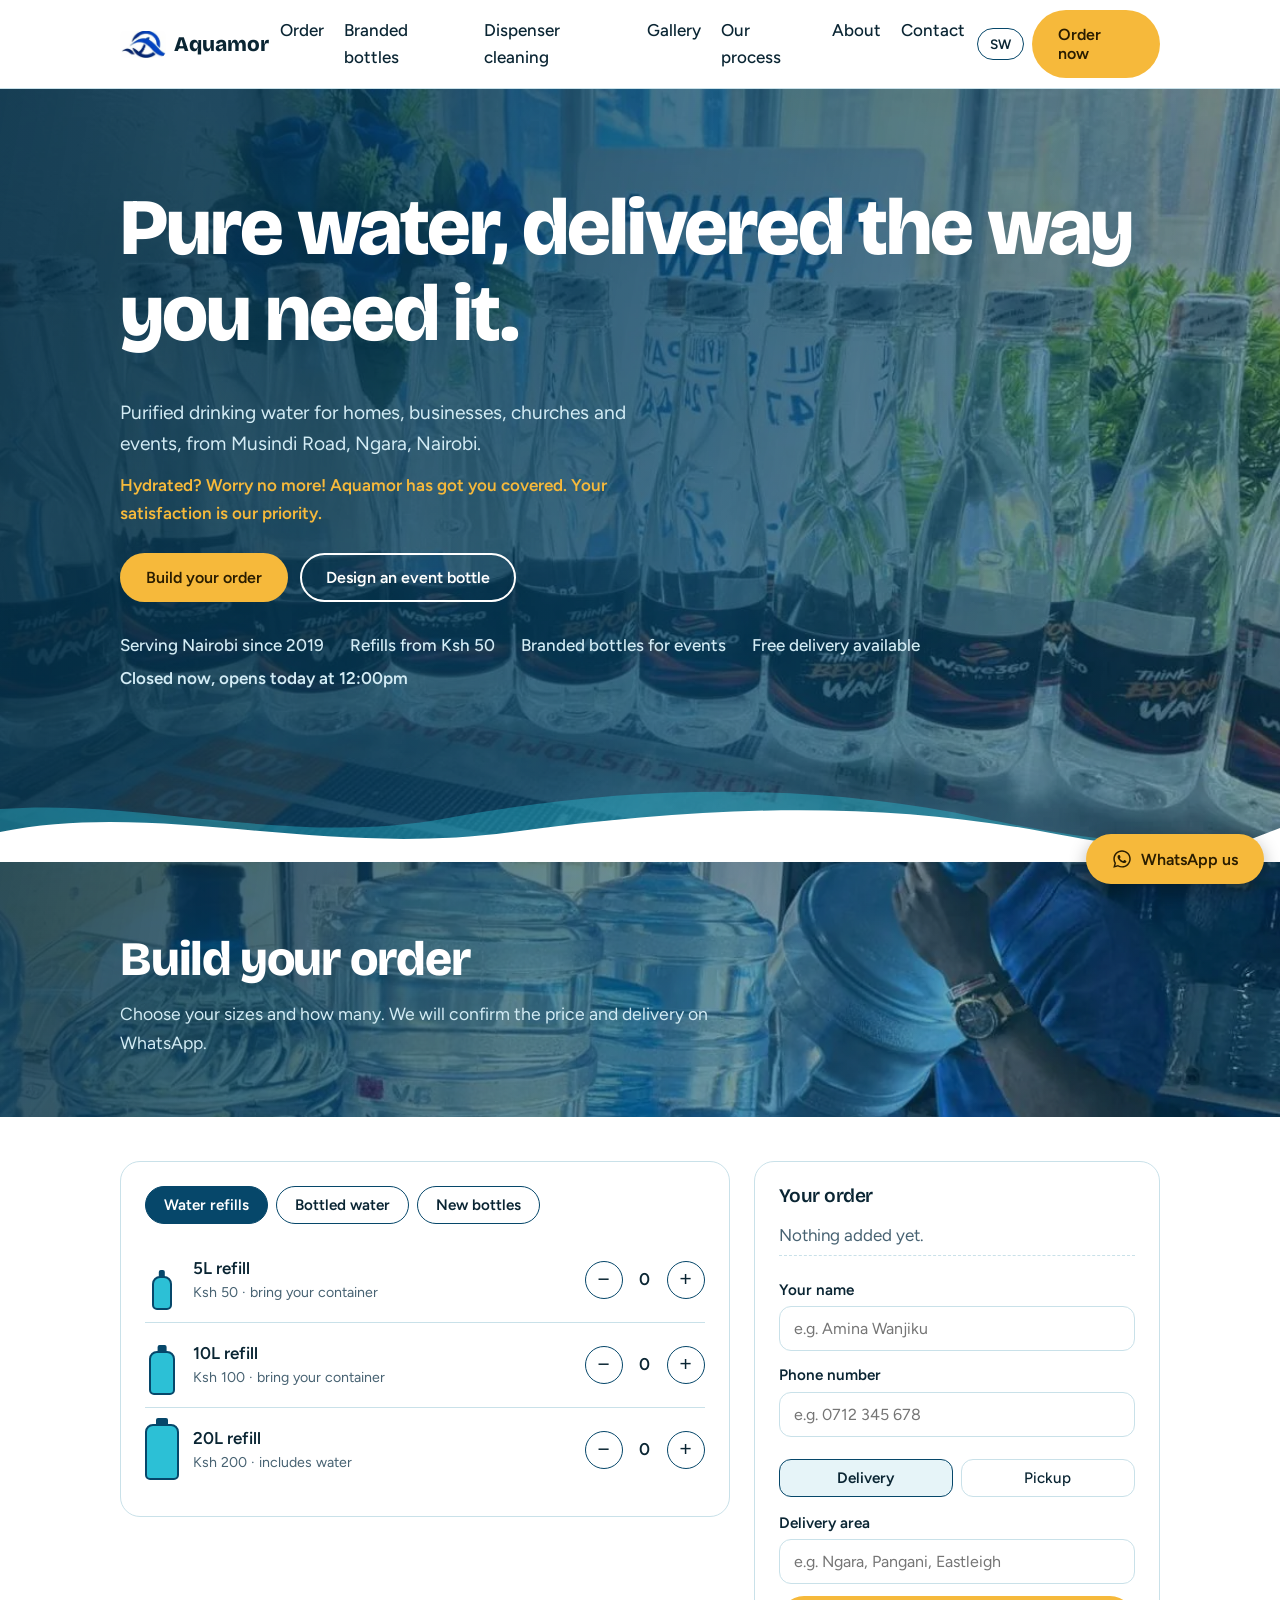
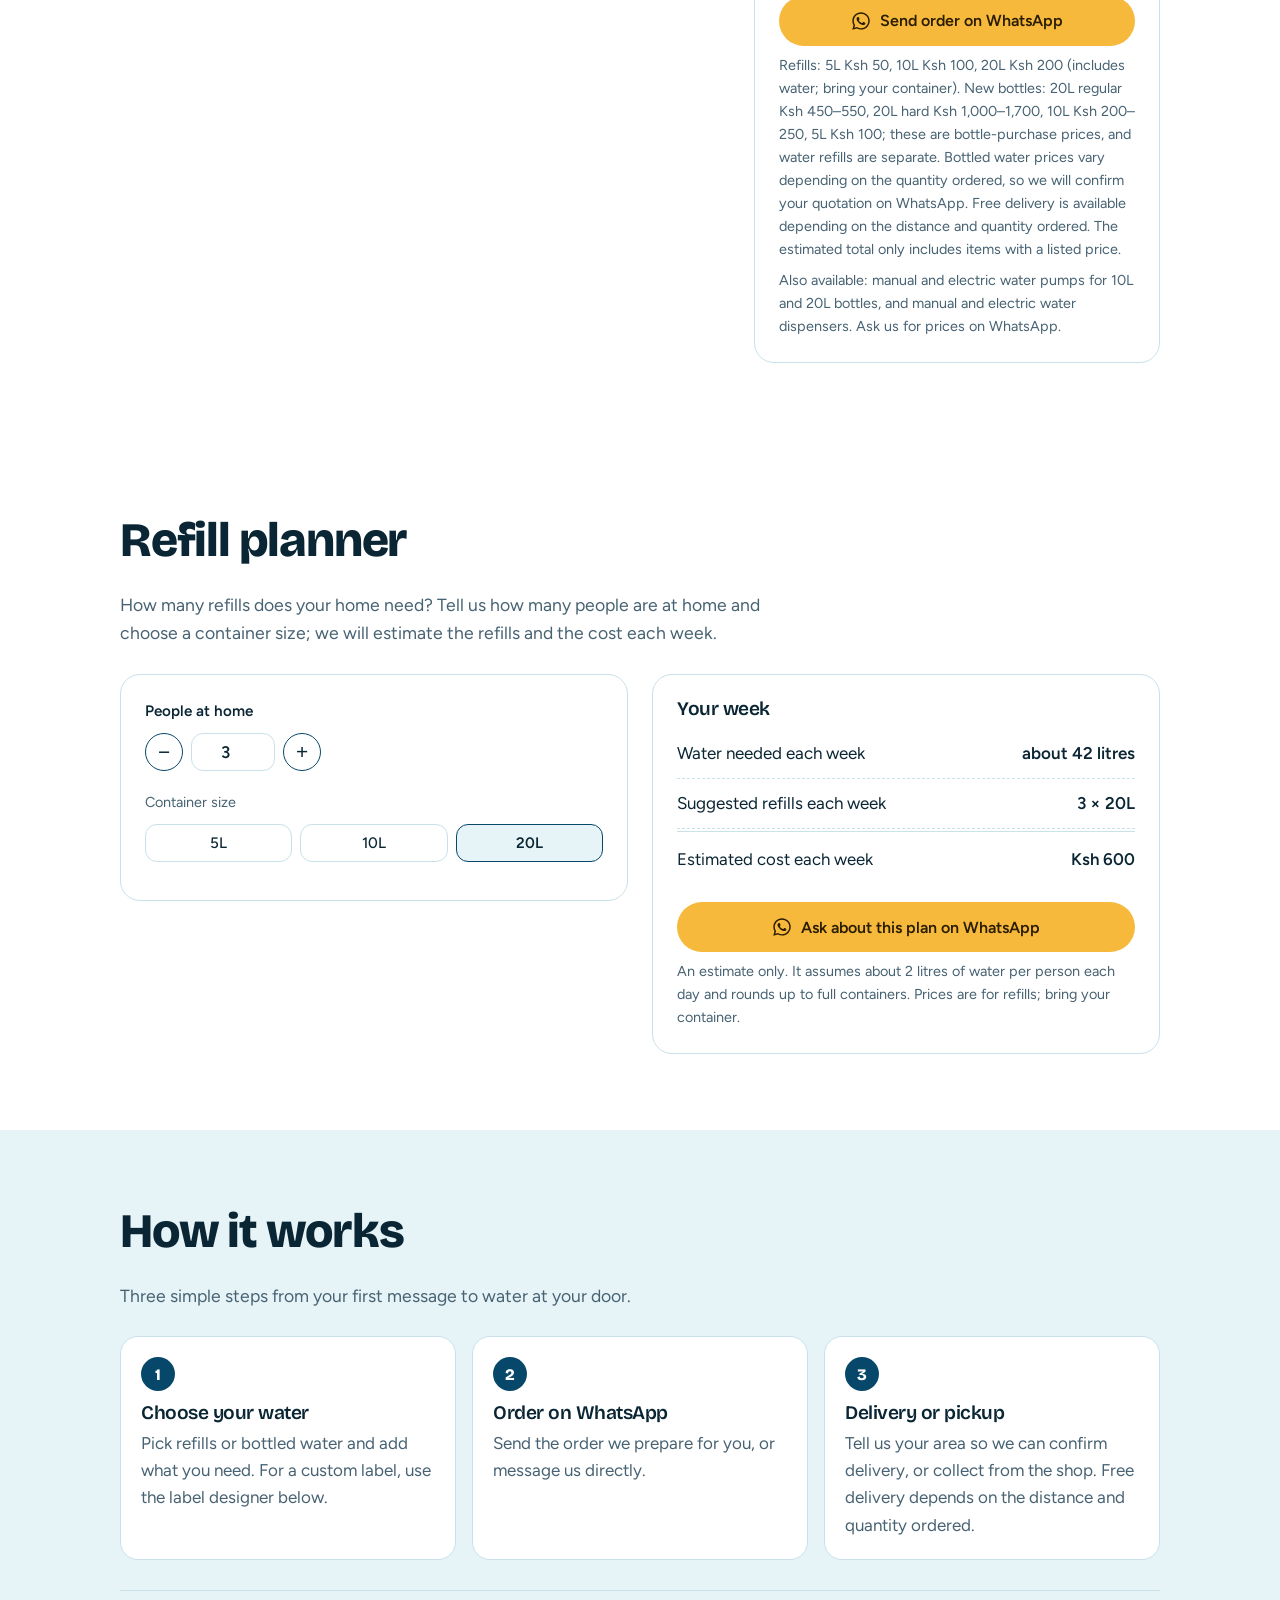
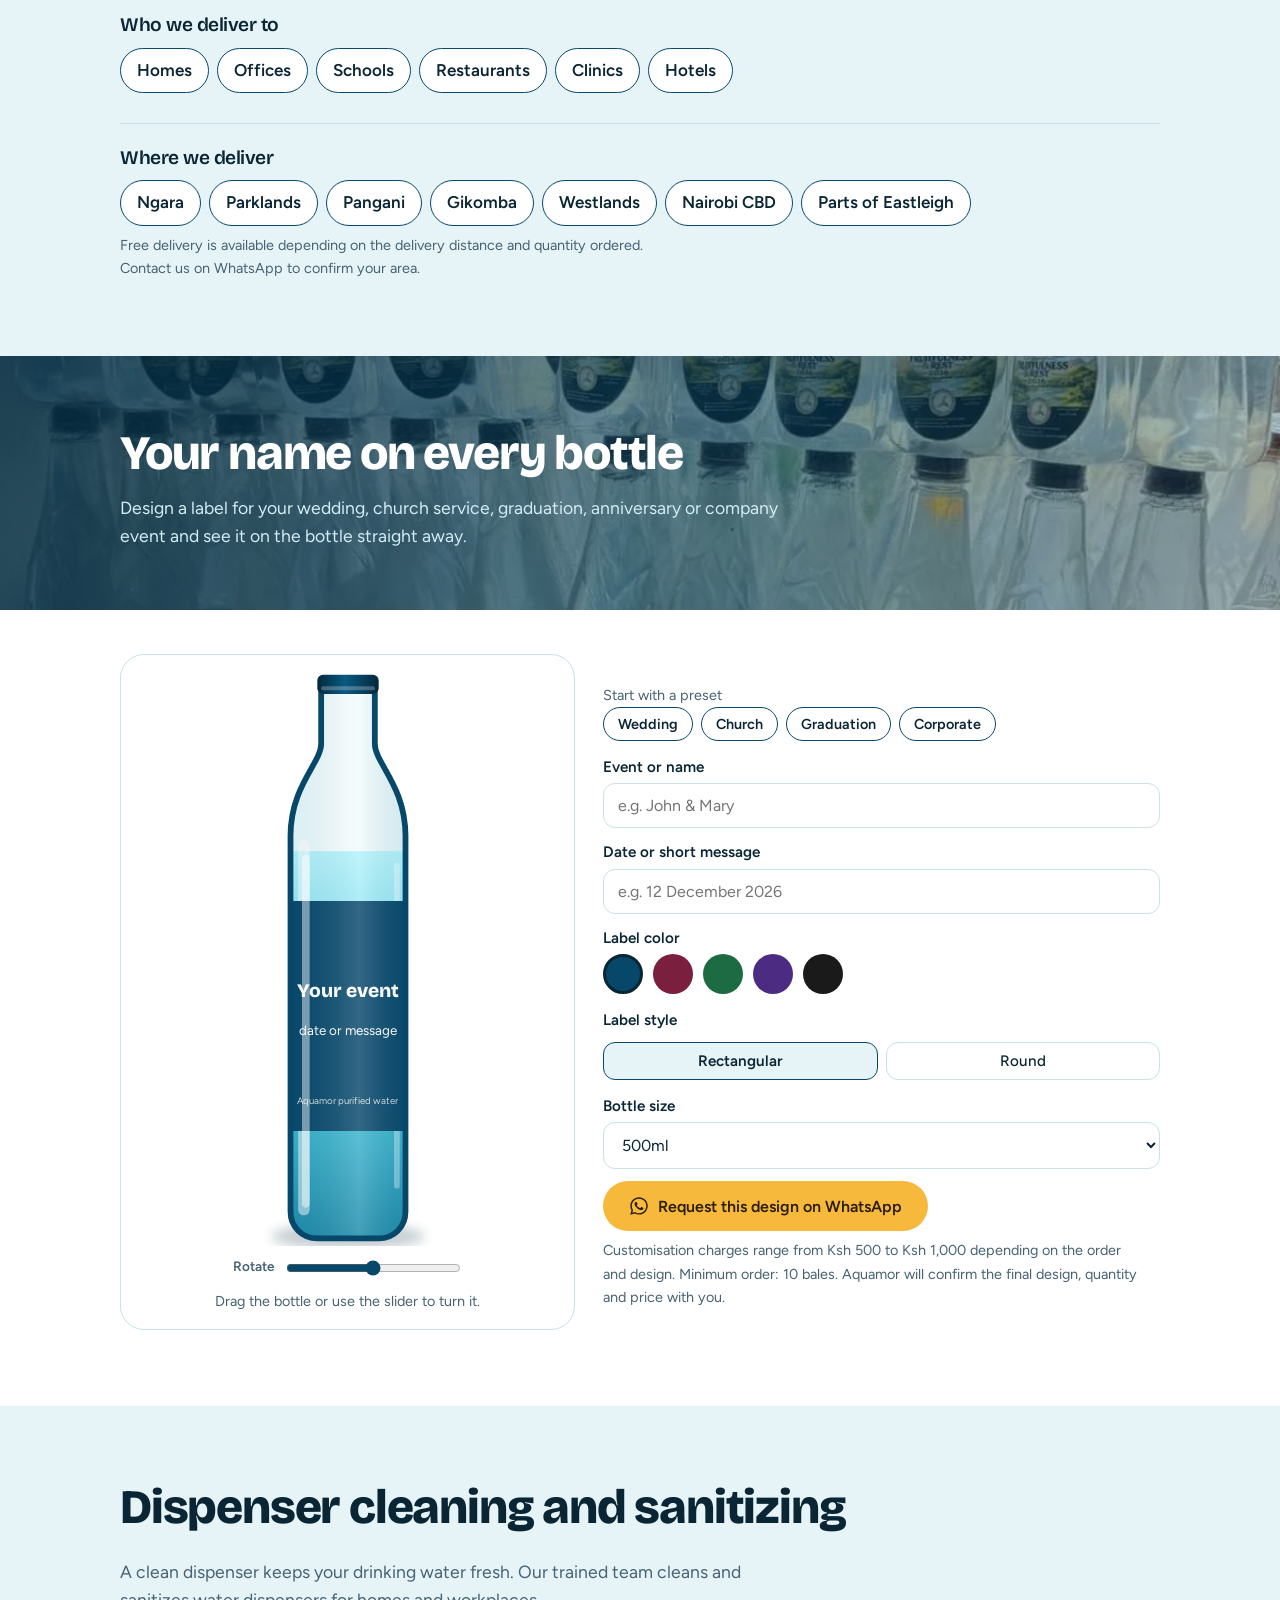
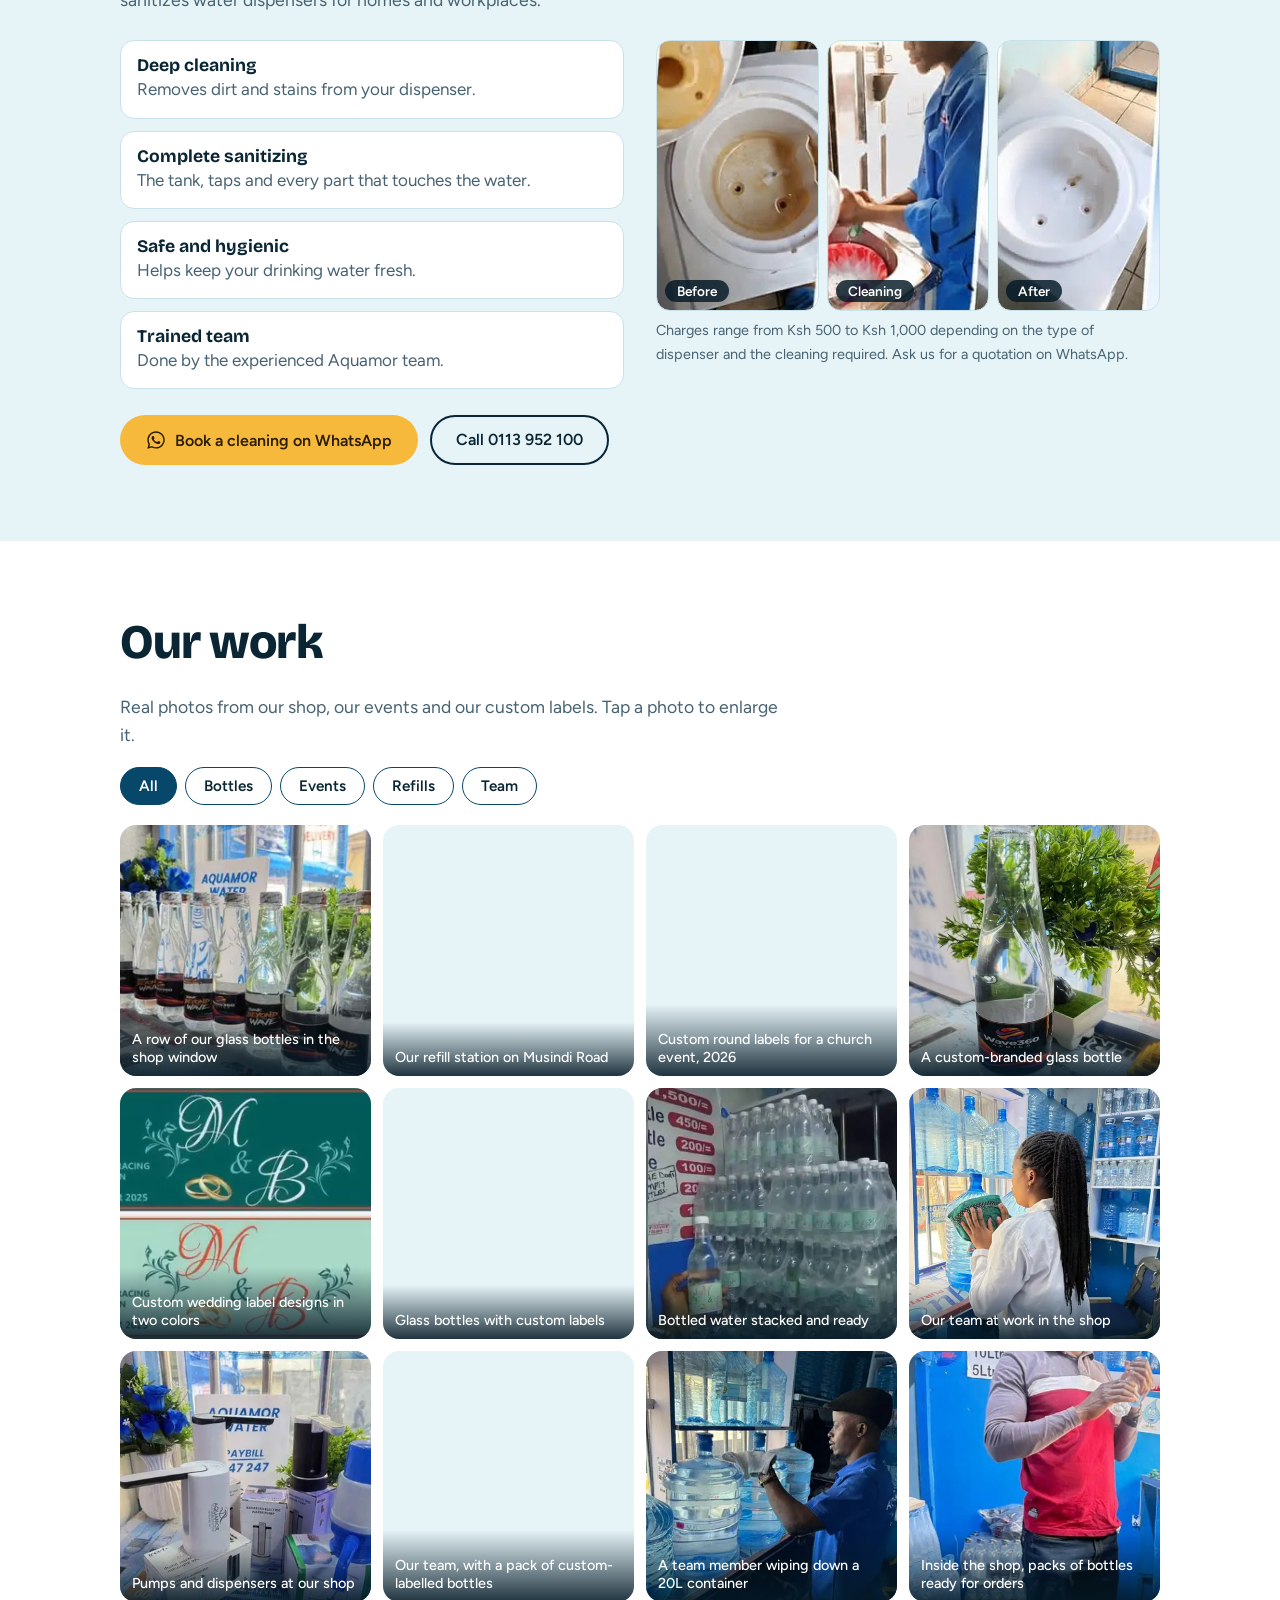
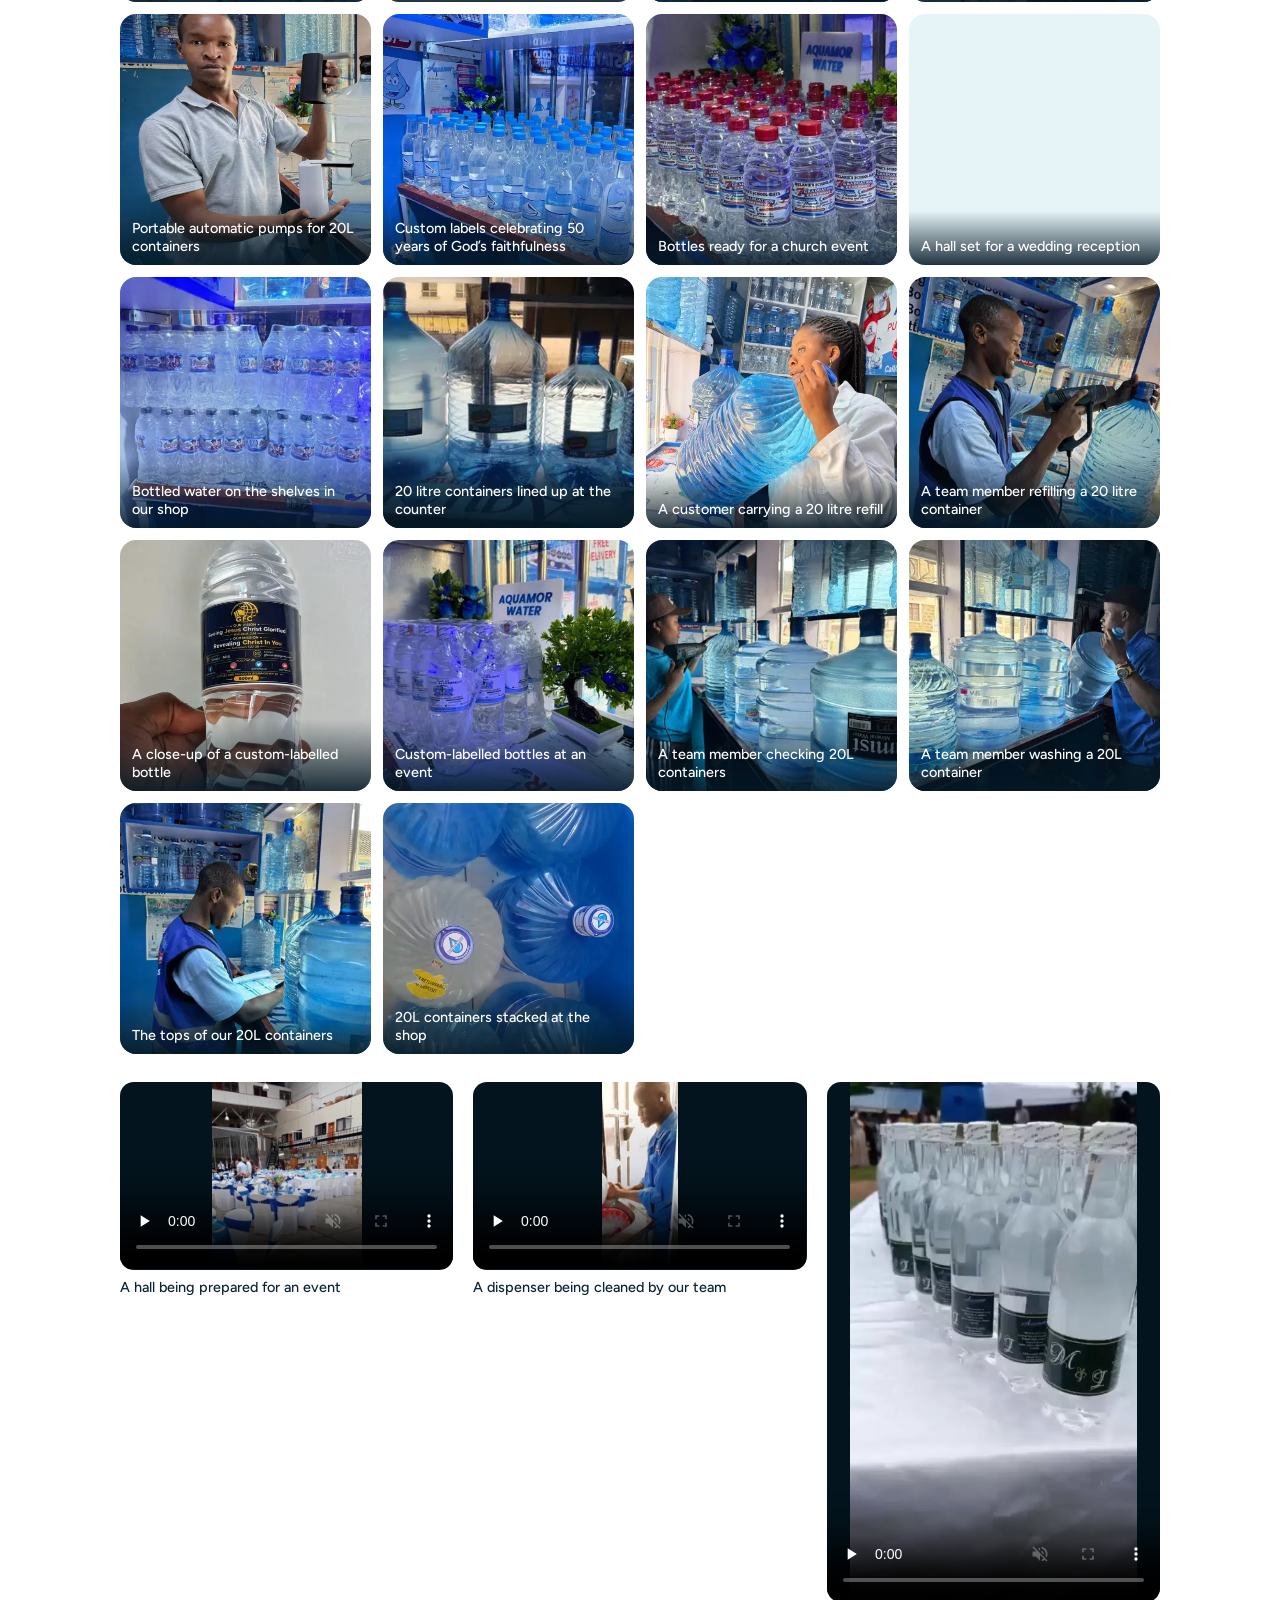
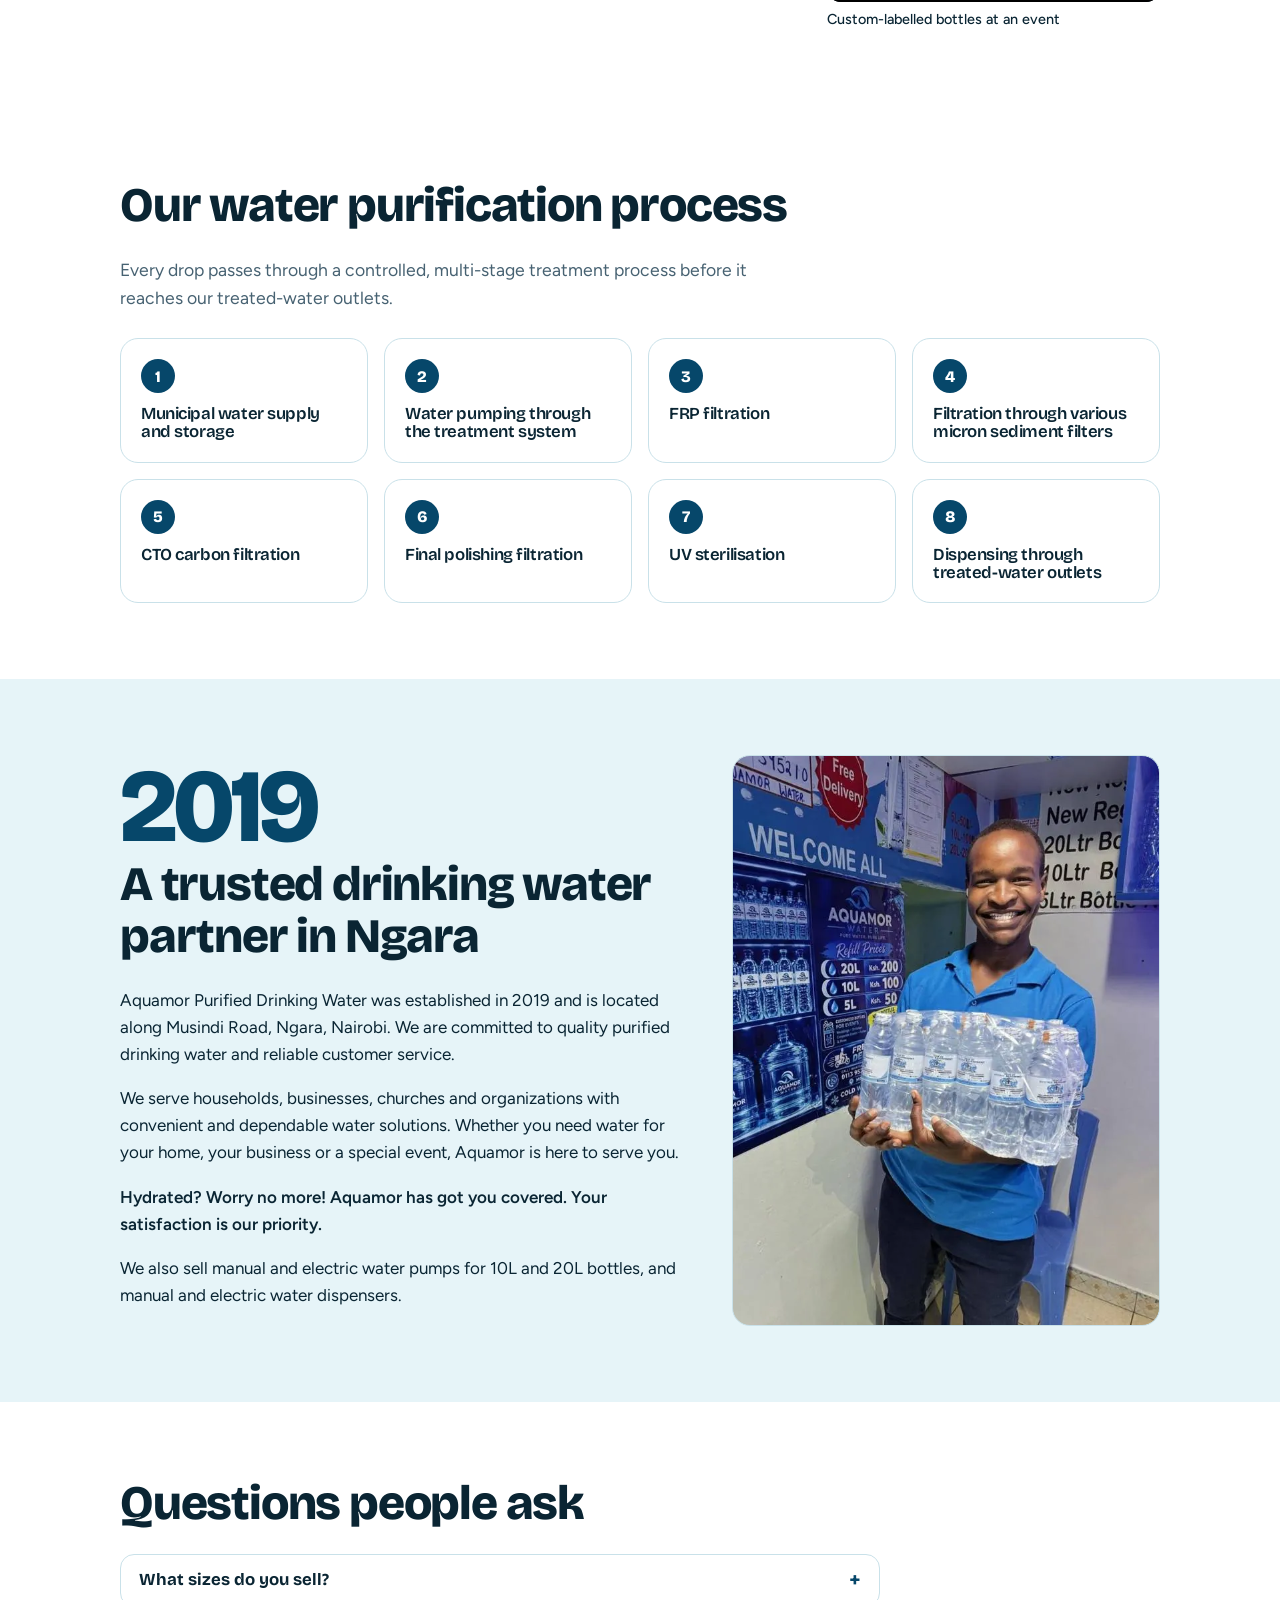
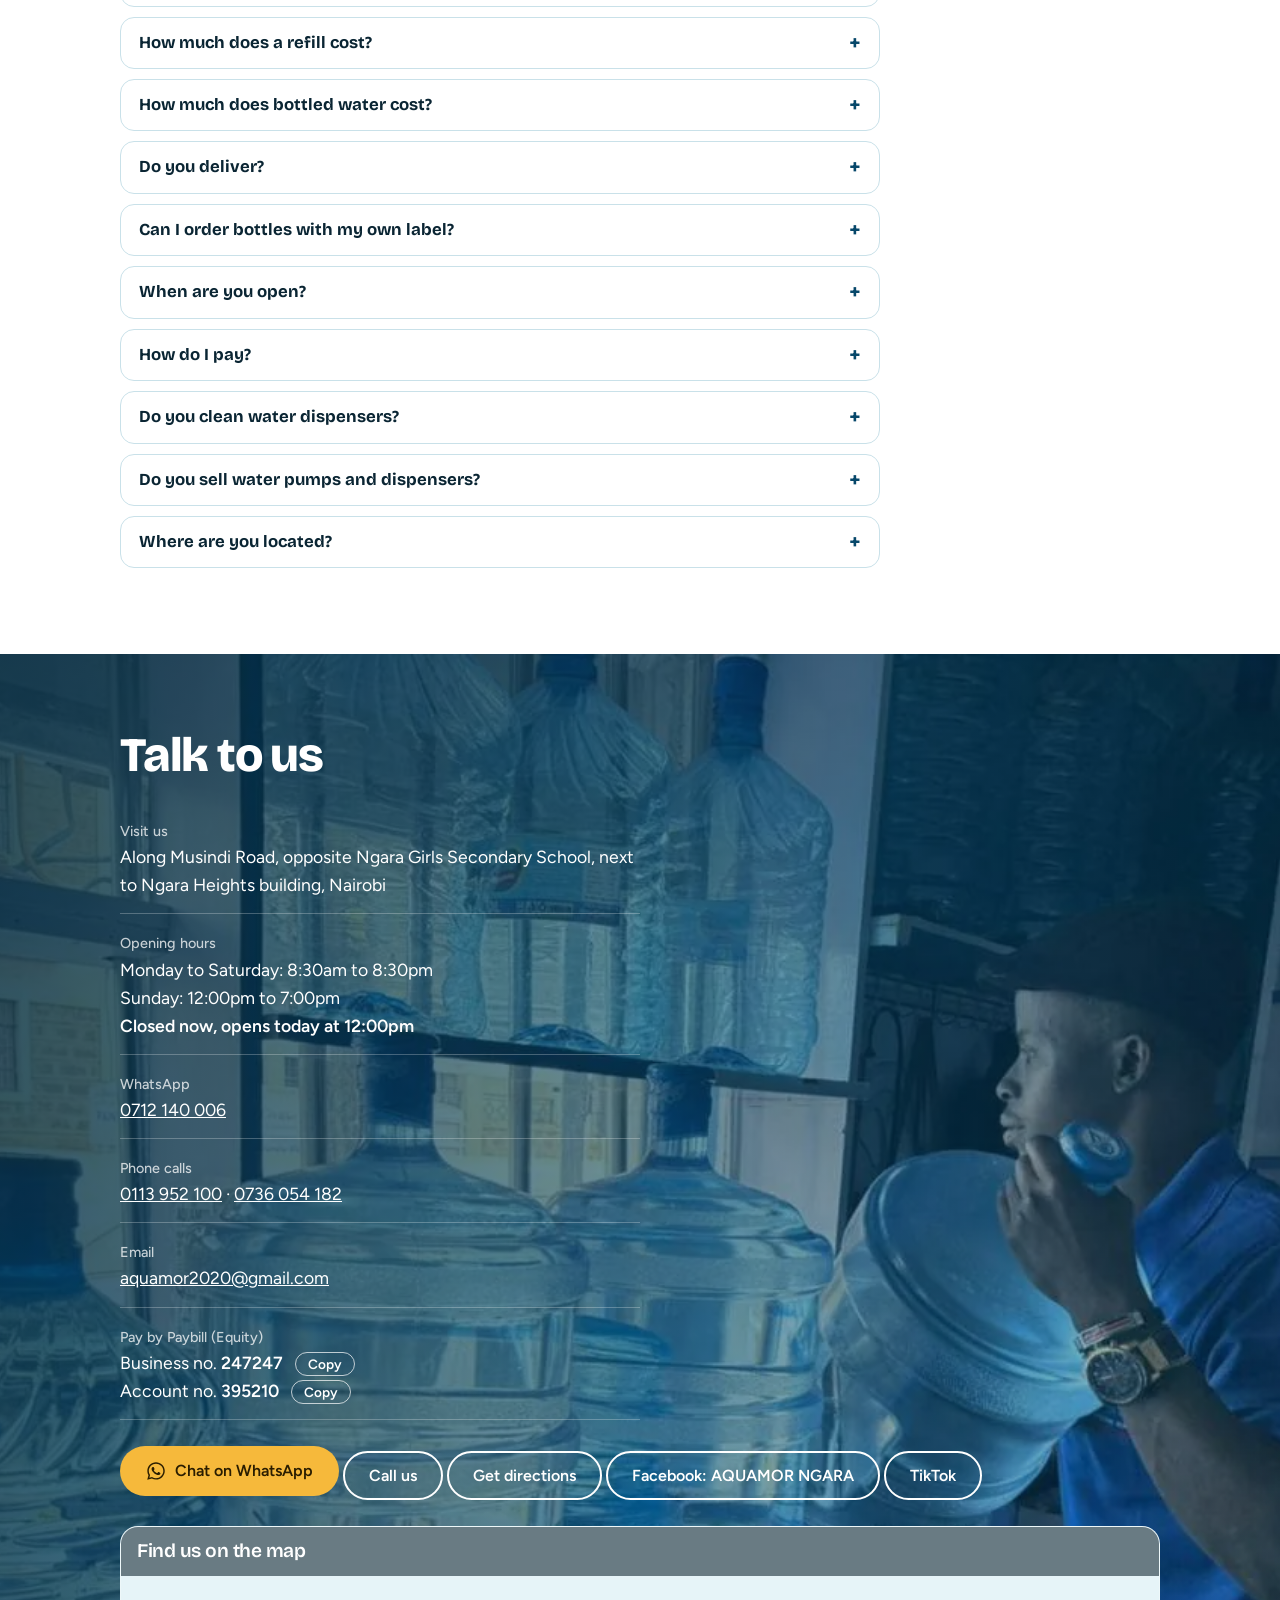
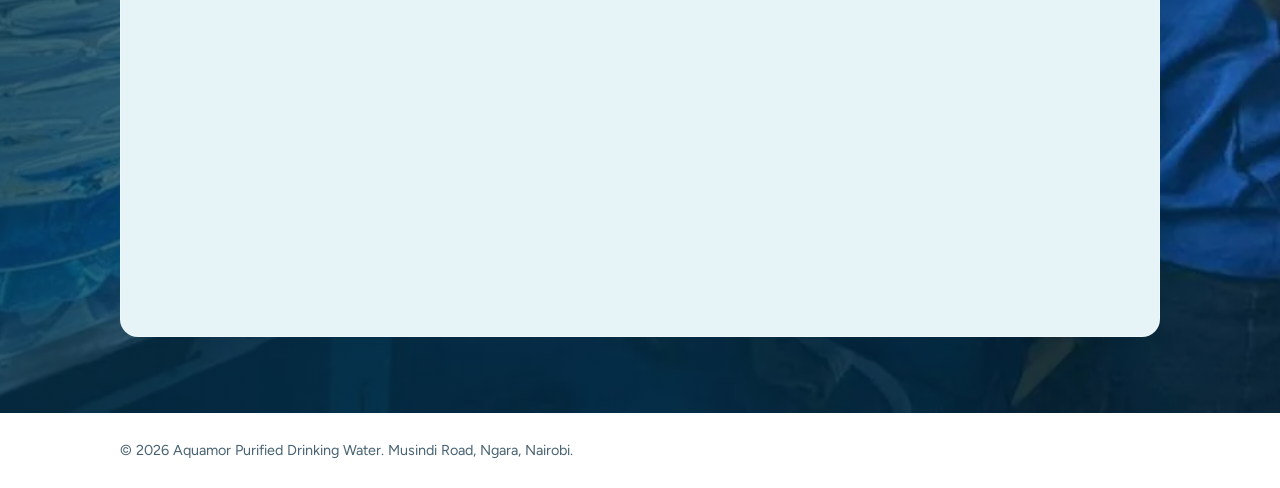
==== commit 7bc32851: "perf(web): defer banner slides and record the final preview QA Only the first photo of each fading b" ====
--- a/web/index.html
+++ b/web/index.html
@@ -200,7 +200,7 @@
 
 <main id="top" tabindex="-1">
 <div class="hero">
-  <div class="bg" aria-hidden="true"><picture class="on"><source type="image/webp" srcset="assets/img/rowClose-480.webp 480w, assets/img/rowClose-800.webp 800w, assets/img/rowClose.webp 1200w" sizes="100vw"><img src="assets/img/rowClose.jpg" srcset="assets/img/rowClose-480.jpg 480w, assets/img/rowClose-800.jpg 800w, assets/img/rowClose.jpg 1200w" sizes="100vw" alt="" width="1200" height="675" loading="eager" fetchpriority="high" decoding="async"></picture><picture><source type="image/webp" srcset="assets/img/refill-480.webp 480w, assets/img/refill-800.webp 800w, assets/img/refill.webp 1200w" sizes="100vw"><img src="assets/img/refill.jpg" srcset="assets/img/refill-480.jpg 480w, assets/img/refill-800.jpg 800w, assets/img/refill.jpg 1200w" sizes="100vw" alt="" width="1200" height="900" loading="lazy" fetchpriority="low" decoding="async"></picture><picture><source type="image/webp" srcset="assets/img/fruit-480.webp 480w, assets/img/fruit-800.webp 800w, assets/img/fruit.webp 1200w" sizes="100vw"><img src="assets/img/fruit.jpg" srcset="assets/img/fruit-480.jpg 480w, assets/img/fruit-800.jpg 800w, assets/img/fruit.jpg 1200w" sizes="100vw" alt="" width="1200" height="675" loading="lazy" fetchpriority="low" decoding="async"></picture><picture><source type="image/webp" srcset="assets/img/shelf-480.webp 480w, assets/img/shelf-800.webp 800w, assets/img/shelf.webp 950w" sizes="100vw"><img src="assets/img/shelf.jpg" srcset="assets/img/shelf-480.jpg 480w, assets/img/shelf-800.jpg 800w, assets/img/shelf.jpg 950w" sizes="100vw" alt="" width="950" height="929" loading="lazy" fetchpriority="low" decoding="async"></picture><picture><source type="image/webp" srcset="assets/img/rowWide-480.webp 480w, assets/img/rowWide-800.webp 800w, assets/img/rowWide.webp 1200w" sizes="100vw"><img src="assets/img/rowWide.jpg" srcset="assets/img/rowWide-480.jpg 480w, assets/img/rowWide-800.jpg 800w, assets/img/rowWide.jpg 1200w" sizes="100vw" alt="" width="1200" height="675" loading="lazy" fetchpriority="low" decoding="async"></picture></div>
+  <div class="bg" aria-hidden="true"><picture class="on"><source type="image/webp" srcset="assets/img/rowClose-480.webp 480w, assets/img/rowClose-800.webp 800w, assets/img/rowClose.webp 1200w" sizes="100vw"><img src="assets/img/rowClose.jpg" srcset="assets/img/rowClose-480.jpg 480w, assets/img/rowClose-800.jpg 800w, assets/img/rowClose.jpg 1200w" sizes="100vw" alt="" width="1200" height="675" loading="eager" fetchpriority="high" decoding="async"></picture><picture><source type="image/webp" data-srcset="assets/img/refill-480.webp 480w, assets/img/refill-800.webp 800w, assets/img/refill.webp 1200w" sizes="100vw"><img data-src="assets/img/refill.jpg" data-srcset="assets/img/refill-480.jpg 480w, assets/img/refill-800.jpg 800w, assets/img/refill.jpg 1200w" sizes="100vw" alt="" width="1200" height="900" loading="lazy" fetchpriority="low" decoding="async"></picture><picture><source type="image/webp" data-srcset="assets/img/fruit-480.webp 480w, assets/img/fruit-800.webp 800w, assets/img/fruit.webp 1200w" sizes="100vw"><img data-src="assets/img/fruit.jpg" data-srcset="assets/img/fruit-480.jpg 480w, assets/img/fruit-800.jpg 800w, assets/img/fruit.jpg 1200w" sizes="100vw" alt="" width="1200" height="675" loading="lazy" fetchpriority="low" decoding="async"></picture><picture><source type="image/webp" data-srcset="assets/img/shelf-480.webp 480w, assets/img/shelf-800.webp 800w, assets/img/shelf.webp 950w" sizes="100vw"><img data-src="assets/img/shelf.jpg" data-srcset="assets/img/shelf-480.jpg 480w, assets/img/shelf-800.jpg 800w, assets/img/shelf.jpg 950w" sizes="100vw" alt="" width="950" height="929" loading="lazy" fetchpriority="low" decoding="async"></picture><picture><source type="image/webp" data-srcset="assets/img/rowWide-480.webp 480w, assets/img/rowWide-800.webp 800w, assets/img/rowWide.webp 1200w" sizes="100vw"><img data-src="assets/img/rowWide.jpg" data-srcset="assets/img/rowWide-480.jpg 480w, assets/img/rowWide-800.jpg 800w, assets/img/rowWide.jpg 1200w" sizes="100vw" alt="" width="1200" height="675" loading="lazy" fetchpriority="low" decoding="async"></picture></div>
   <div class="wrap">
     <div>
       <h1>Pure water, delivered the way you need it.</h1>
@@ -220,7 +220,7 @@
 </div>
 
 <section id="order" class="withband">
-  <div class="band"><div class="bg" aria-hidden="true"><picture class="on"><source type="image/webp" srcset="assets/img/refill-480.webp 480w, assets/img/refill-800.webp 800w, assets/img/refill.webp 1200w" sizes="100vw"><img src="assets/img/refill.jpg" srcset="assets/img/refill-480.jpg 480w, assets/img/refill-800.jpg 800w, assets/img/refill.jpg 1200w" sizes="100vw" alt="" width="1200" height="900" loading="lazy" fetchpriority="low" decoding="async"></picture><picture><source type="image/webp" srcset="assets/img/clean-480.webp 480w, assets/img/clean-800.webp 800w, assets/img/clean.webp 1200w" sizes="100vw"><img src="assets/img/clean.jpg" srcset="assets/img/clean-480.jpg 480w, assets/img/clean-800.jpg 800w, assets/img/clean.jpg 1200w" sizes="100vw" alt="" width="1200" height="900" loading="lazy" fetchpriority="low" decoding="async"></picture><picture><source type="image/webp" srcset="assets/img/work-480.webp 480w, assets/img/work.webp 560w" sizes="100vw"><img src="assets/img/work.jpg" srcset="assets/img/work-480.jpg 480w, assets/img/work.jpg 560w" sizes="100vw" alt="" width="560" height="747" loading="lazy" fetchpriority="low" decoding="async"></picture><picture><source type="image/webp" srcset="assets/img/pumps-480.webp 480w, assets/img/pumps.webp 800w" sizes="100vw"><img src="assets/img/pumps.jpg" srcset="assets/img/pumps-480.jpg 480w, assets/img/pumps.jpg 800w" sizes="100vw" alt="" width="800" height="600" loading="lazy" fetchpriority="low" decoding="async"></picture></div>
+  <div class="band"><div class="bg" aria-hidden="true"><picture class="on"><source type="image/webp" srcset="assets/img/refill-480.webp 480w, assets/img/refill-800.webp 800w, assets/img/refill.webp 1200w" sizes="100vw"><img src="assets/img/refill.jpg" srcset="assets/img/refill-480.jpg 480w, assets/img/refill-800.jpg 800w, assets/img/refill.jpg 1200w" sizes="100vw" alt="" width="1200" height="900" loading="lazy" fetchpriority="low" decoding="async"></picture><picture><source type="image/webp" data-srcset="assets/img/clean-480.webp 480w, assets/img/clean-800.webp 800w, assets/img/clean.webp 1200w" sizes="100vw"><img data-src="assets/img/clean.jpg" data-srcset="assets/img/clean-480.jpg 480w, assets/img/clean-800.jpg 800w, assets/img/clean.jpg 1200w" sizes="100vw" alt="" width="1200" height="900" loading="lazy" fetchpriority="low" decoding="async"></picture><picture><source type="image/webp" data-srcset="assets/img/work-480.webp 480w, assets/img/work.webp 560w" sizes="100vw"><img data-src="assets/img/work.jpg" data-srcset="assets/img/work-480.jpg 480w, assets/img/work.jpg 560w" sizes="100vw" alt="" width="560" height="747" loading="lazy" fetchpriority="low" decoding="async"></picture><picture><source type="image/webp" data-srcset="assets/img/pumps-480.webp 480w, assets/img/pumps.webp 800w" sizes="100vw"><img data-src="assets/img/pumps.jpg" data-srcset="assets/img/pumps-480.jpg 480w, assets/img/pumps.jpg 800w" sizes="100vw" alt="" width="800" height="600" loading="lazy" fetchpriority="low" decoding="async"></picture></div>
     <div class="wrap"><h2>Build your order</h2><p class="lead">Choose your sizes and how many. We will confirm the price and delivery on WhatsApp.</p></div></div>
   <div class="wrap bandbody">
     <div class="build">
@@ -342,7 +342,7 @@
 </section>
 
 <section id="design" class="designer withband">
-  <div class="band"><div class="bg" aria-hidden="true"><picture class="on"><source type="image/webp" srcset="assets/img/fruit-480.webp 480w, assets/img/fruit-800.webp 800w, assets/img/fruit.webp 1200w" sizes="100vw"><img src="assets/img/fruit.jpg" srcset="assets/img/fruit-480.jpg 480w, assets/img/fruit-800.jpg 800w, assets/img/fruit.jpg 1200w" sizes="100vw" alt="" width="1200" height="675" loading="lazy" fetchpriority="low" decoding="async"></picture><picture><source type="image/webp" srcset="assets/img/shelf-480.webp 480w, assets/img/shelf-800.webp 800w, assets/img/shelf.webp 950w" sizes="100vw"><img src="assets/img/shelf.jpg" srcset="assets/img/shelf-480.jpg 480w, assets/img/shelf-800.jpg 800w, assets/img/shelf.jpg 950w" sizes="100vw" alt="" width="950" height="929" loading="lazy" fetchpriority="low" decoding="async"></picture><picture><source type="image/webp" srcset="assets/img/wedding-480.webp 480w, assets/img/wedding.webp 716w" sizes="100vw"><img src="assets/img/wedding.jpg" srcset="assets/img/wedding-480.jpg 480w, assets/img/wedding.jpg 716w" sizes="100vw" alt="" width="716" height="480" loading="lazy" fetchpriority="low" decoding="async"></picture><picture><source type="image/webp" srcset="assets/img/rowClose-480.webp 480w, assets/img/rowClose-800.webp 800w, assets/img/rowClose.webp 1200w" sizes="100vw"><img src="assets/img/rowClose.jpg" srcset="assets/img/rowClose-480.jpg 480w, assets/img/rowClose-800.jpg 800w, assets/img/rowClose.jpg 1200w" sizes="100vw" alt="" width="1200" height="675" loading="lazy" fetchpriority="low" decoding="async"></picture></div>
+  <div class="band"><div class="bg" aria-hidden="true"><picture class="on"><source type="image/webp" srcset="assets/img/fruit-480.webp 480w, assets/img/fruit-800.webp 800w, assets/img/fruit.webp 1200w" sizes="100vw"><img src="assets/img/fruit.jpg" srcset="assets/img/fruit-480.jpg 480w, assets/img/fruit-800.jpg 800w, assets/img/fruit.jpg 1200w" sizes="100vw" alt="" width="1200" height="675" loading="lazy" fetchpriority="low" decoding="async"></picture><picture><source type="image/webp" data-srcset="assets/img/shelf-480.webp 480w, assets/img/shelf-800.webp 800w, assets/img/shelf.webp 950w" sizes="100vw"><img data-src="assets/img/shelf.jpg" data-srcset="assets/img/shelf-480.jpg 480w, assets/img/shelf-800.jpg 800w, assets/img/shelf.jpg 950w" sizes="100vw" alt="" width="950" height="929" loading="lazy" fetchpriority="low" decoding="async"></picture><picture><source type="image/webp" data-srcset="assets/img/wedding-480.webp 480w, assets/img/wedding.webp 716w" sizes="100vw"><img data-src="assets/img/wedding.jpg" data-srcset="assets/img/wedding-480.jpg 480w, assets/img/wedding.jpg 716w" sizes="100vw" alt="" width="716" height="480" loading="lazy" fetchpriority="low" decoding="async"></picture><picture><source type="image/webp" data-srcset="assets/img/rowClose-480.webp 480w, assets/img/rowClose-800.webp 800w, assets/img/rowClose.webp 1200w" sizes="100vw"><img data-src="assets/img/rowClose.jpg" data-srcset="assets/img/rowClose-480.jpg 480w, assets/img/rowClose-800.jpg 800w, assets/img/rowClose.jpg 1200w" sizes="100vw" alt="" width="1200" height="675" loading="lazy" fetchpriority="low" decoding="async"></picture></div>
     <div class="wrap"><h2>Your name on every bottle</h2><p class="lead">Design a label for your wedding, church service, graduation, anniversary or company event and see it on the bottle straight away.</p></div></div>
   <div class="wrap dgrid">
     <div class="stage">
@@ -669,7 +669,7 @@
 </section>
 
 <section id="contact" class="contact">
-  <div class="bg" aria-hidden="true"><picture class="on"><source type="image/webp" srcset="assets/img/refill-480.webp 480w, assets/img/refill-800.webp 800w, assets/img/refill.webp 1200w" sizes="100vw"><img src="assets/img/refill.jpg" srcset="assets/img/refill-480.jpg 480w, assets/img/refill-800.jpg 800w, assets/img/refill.jpg 1200w" sizes="100vw" alt="" width="1200" height="900" loading="lazy" fetchpriority="low" decoding="async"></picture><picture><source type="image/webp" srcset="assets/img/pumps-480.webp 480w, assets/img/pumps.webp 800w" sizes="100vw"><img src="assets/img/pumps.jpg" srcset="assets/img/pumps-480.jpg 480w, assets/img/pumps.jpg 800w" sizes="100vw" alt="" width="800" height="600" loading="lazy" fetchpriority="low" decoding="async"></picture><picture><source type="image/webp" srcset="assets/img/rowWide-480.webp 480w, assets/img/rowWide-800.webp 800w, assets/img/rowWide.webp 1200w" sizes="100vw"><img src="assets/img/rowWide.jpg" srcset="assets/img/rowWide-480.jpg 480w, assets/img/rowWide-800.jpg 800w, assets/img/rowWide.jpg 1200w" sizes="100vw" alt="" width="1200" height="675" loading="lazy" fetchpriority="low" decoding="async"></picture></div>
+  <div class="bg" aria-hidden="true"><picture class="on"><source type="image/webp" srcset="assets/img/refill-480.webp 480w, assets/img/refill-800.webp 800w, assets/img/refill.webp 1200w" sizes="100vw"><img src="assets/img/refill.jpg" srcset="assets/img/refill-480.jpg 480w, assets/img/refill-800.jpg 800w, assets/img/refill.jpg 1200w" sizes="100vw" alt="" width="1200" height="900" loading="lazy" fetchpriority="low" decoding="async"></picture><picture><source type="image/webp" data-srcset="assets/img/pumps-480.webp 480w, assets/img/pumps.webp 800w" sizes="100vw"><img data-src="assets/img/pumps.jpg" data-srcset="assets/img/pumps-480.jpg 480w, assets/img/pumps.jpg 800w" sizes="100vw" alt="" width="800" height="600" loading="lazy" fetchpriority="low" decoding="async"></picture><picture><source type="image/webp" data-srcset="assets/img/rowWide-480.webp 480w, assets/img/rowWide-800.webp 800w, assets/img/rowWide.webp 1200w" sizes="100vw"><img data-src="assets/img/rowWide.jpg" data-srcset="assets/img/rowWide-480.jpg 480w, assets/img/rowWide-800.jpg 800w, assets/img/rowWide.jpg 1200w" sizes="100vw" alt="" width="1200" height="675" loading="lazy" fetchpriority="low" decoding="async"></picture></div>
   <div class="wrap">
     <h2>Talk to us</h2>
     <div class="box">
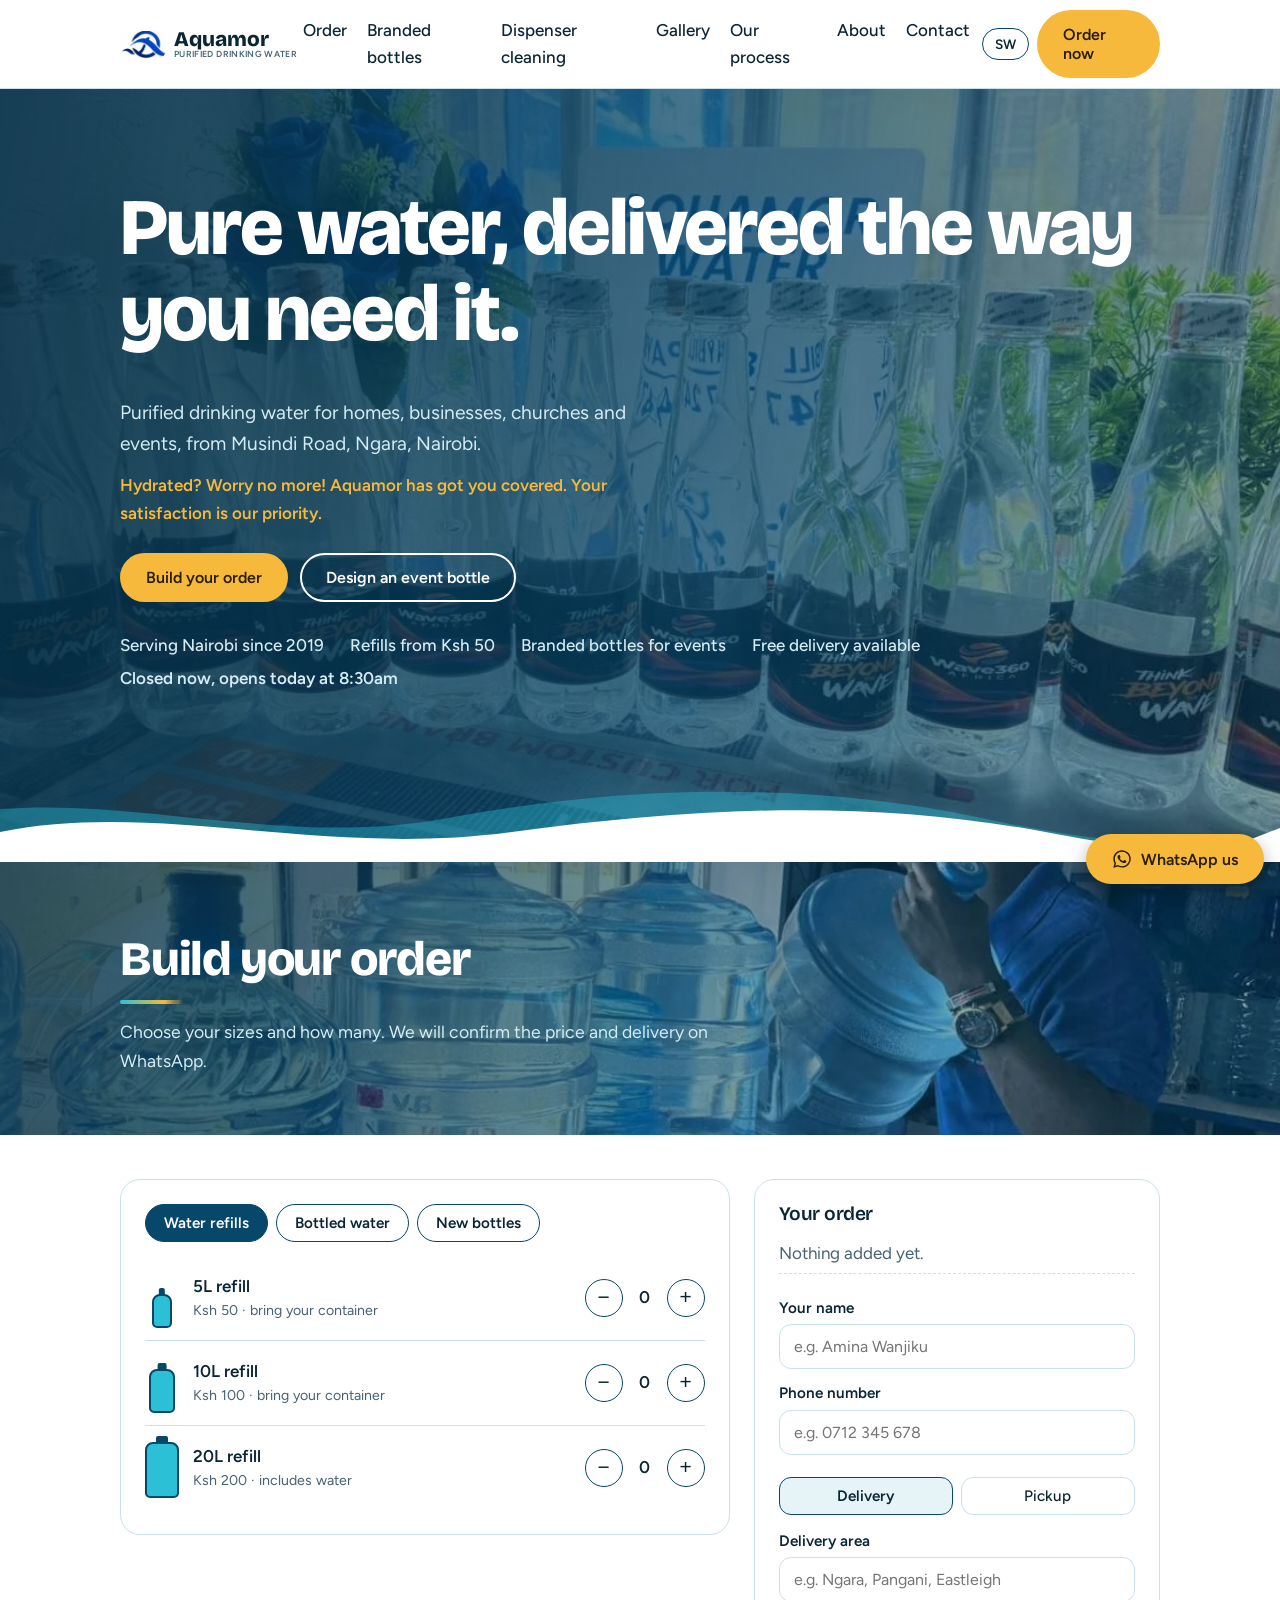
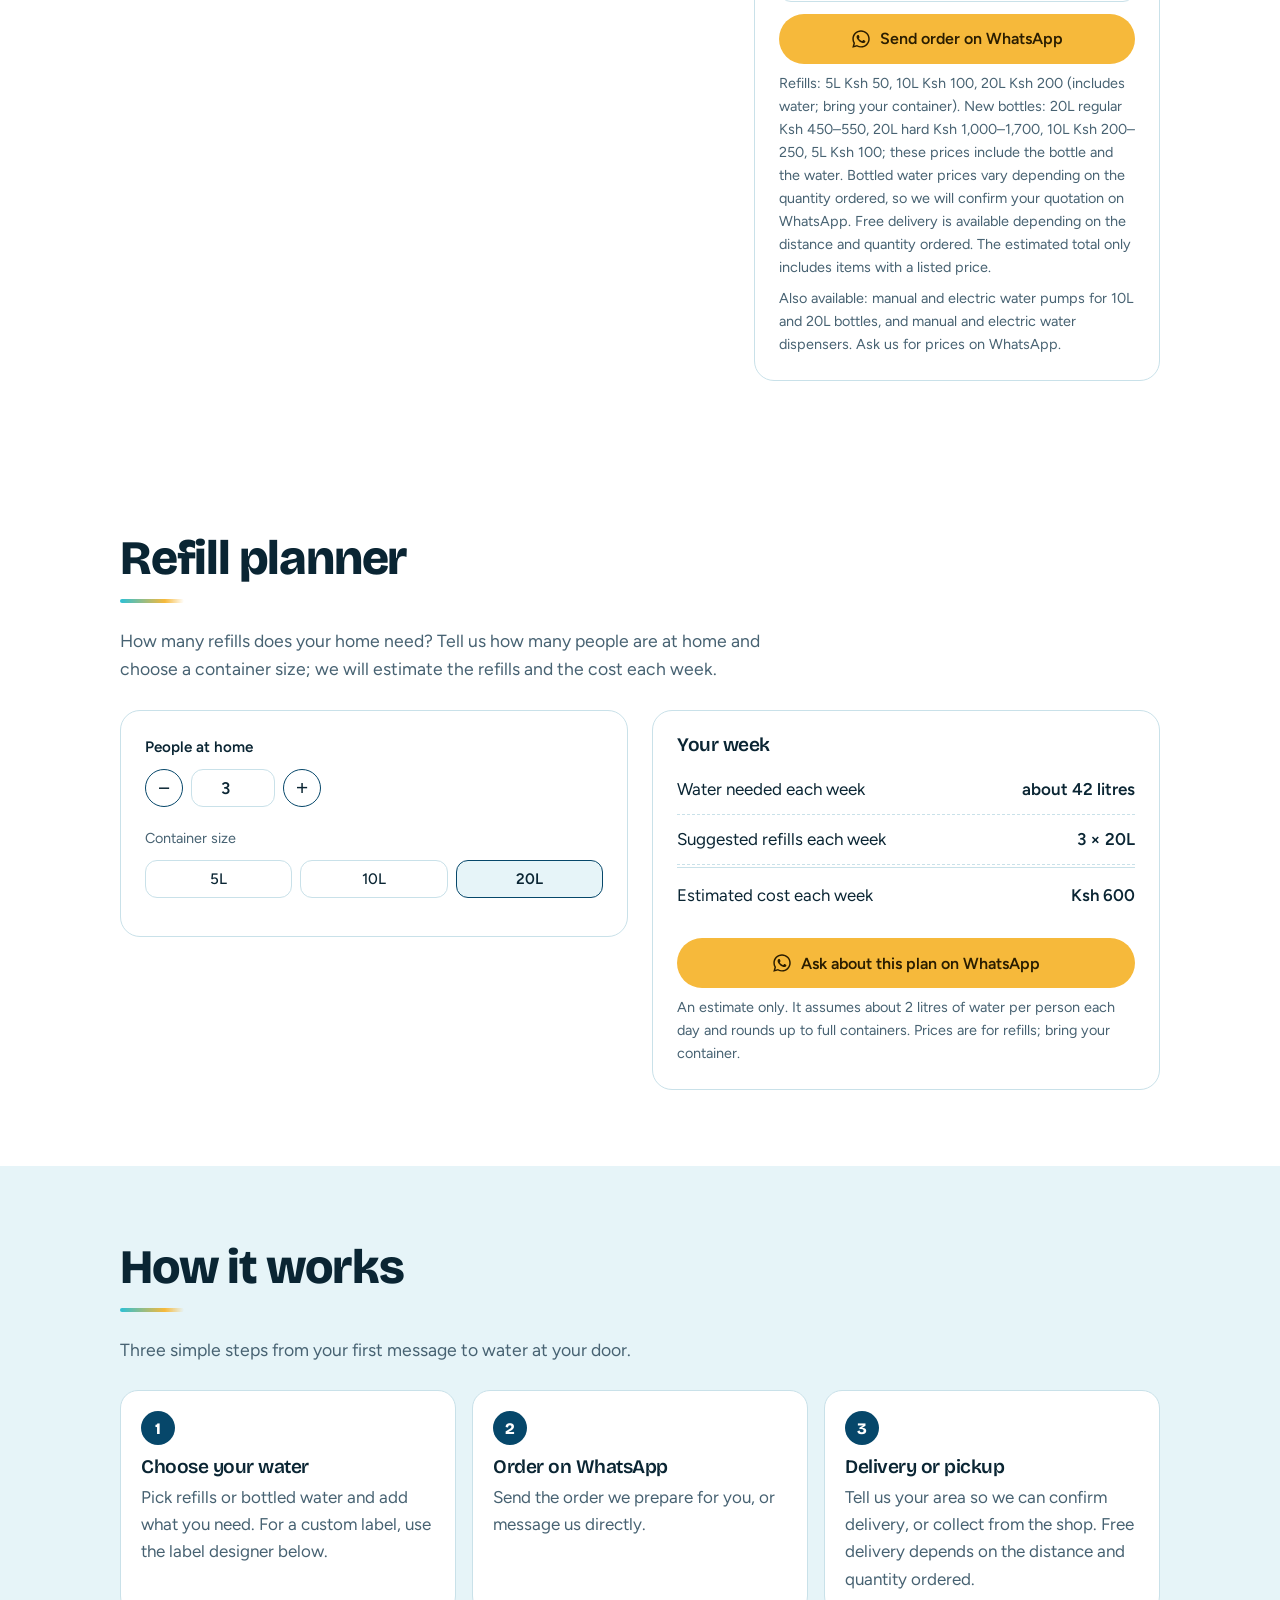
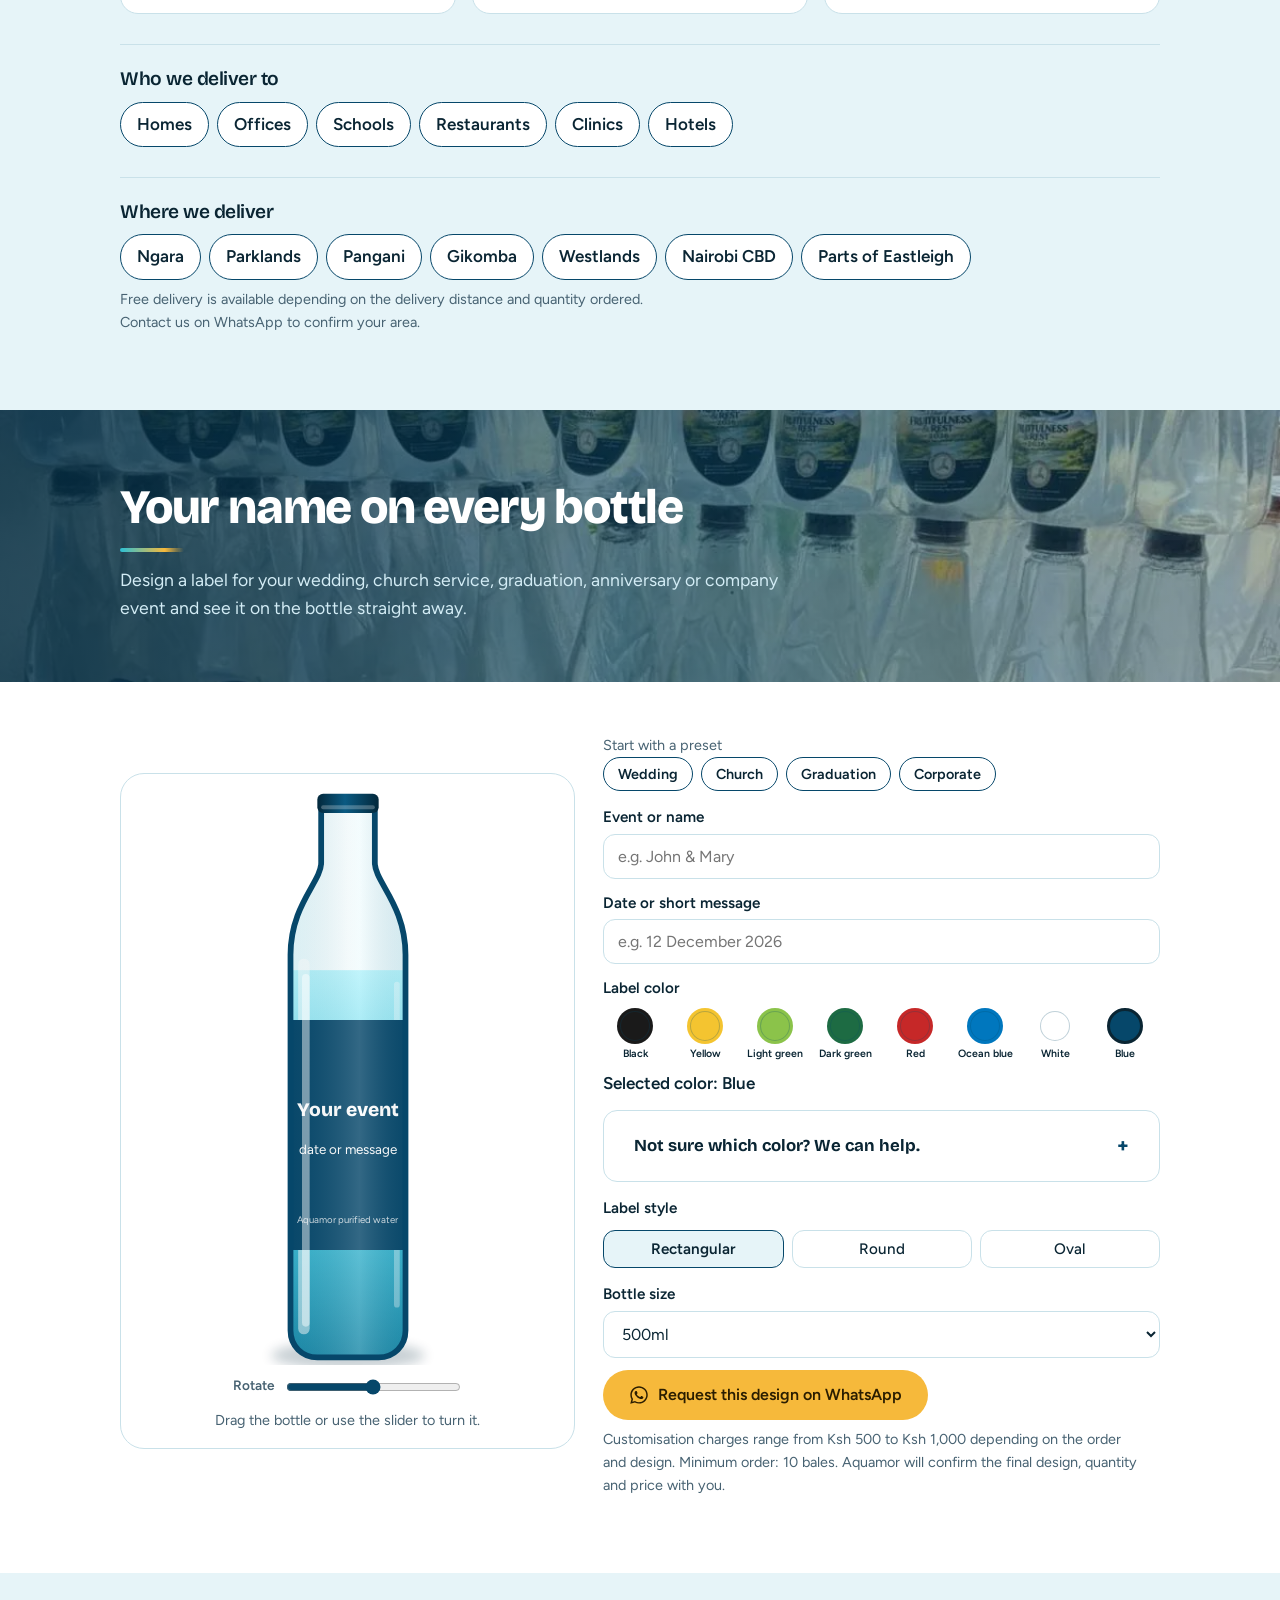
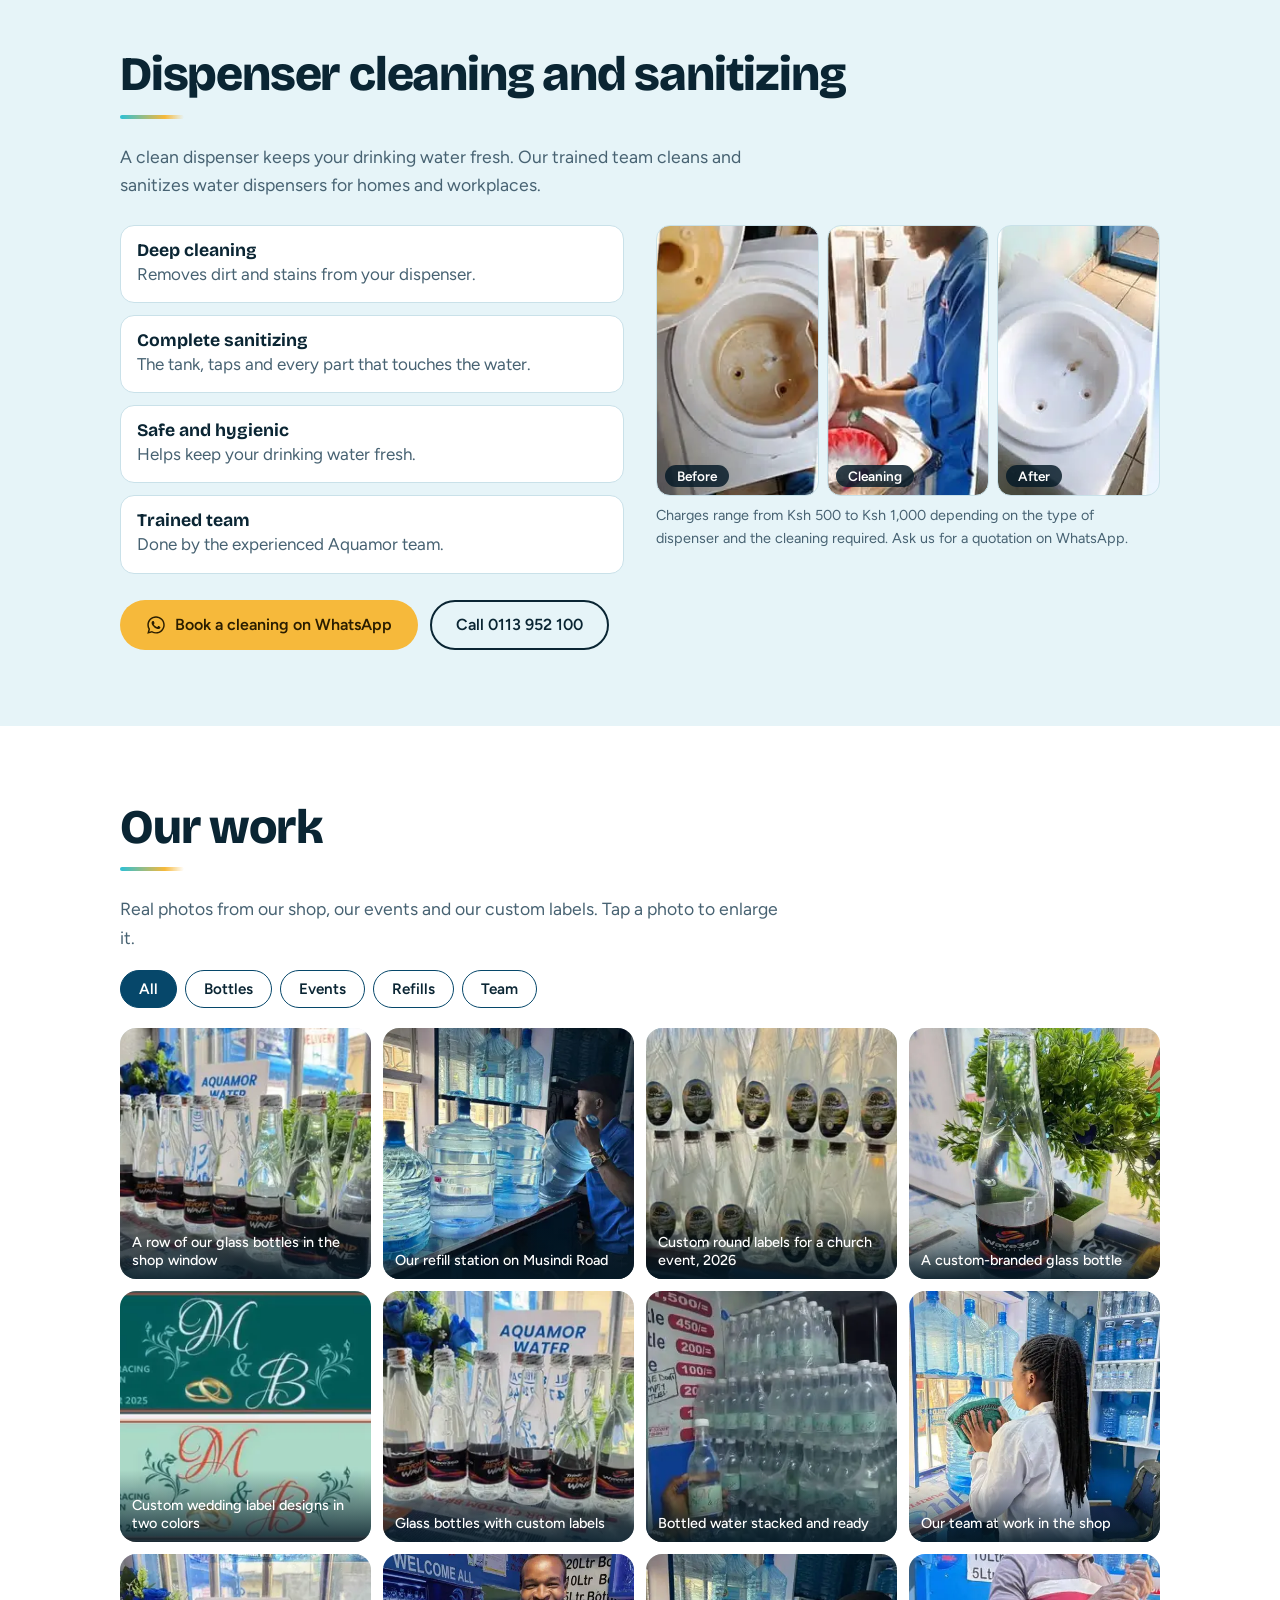
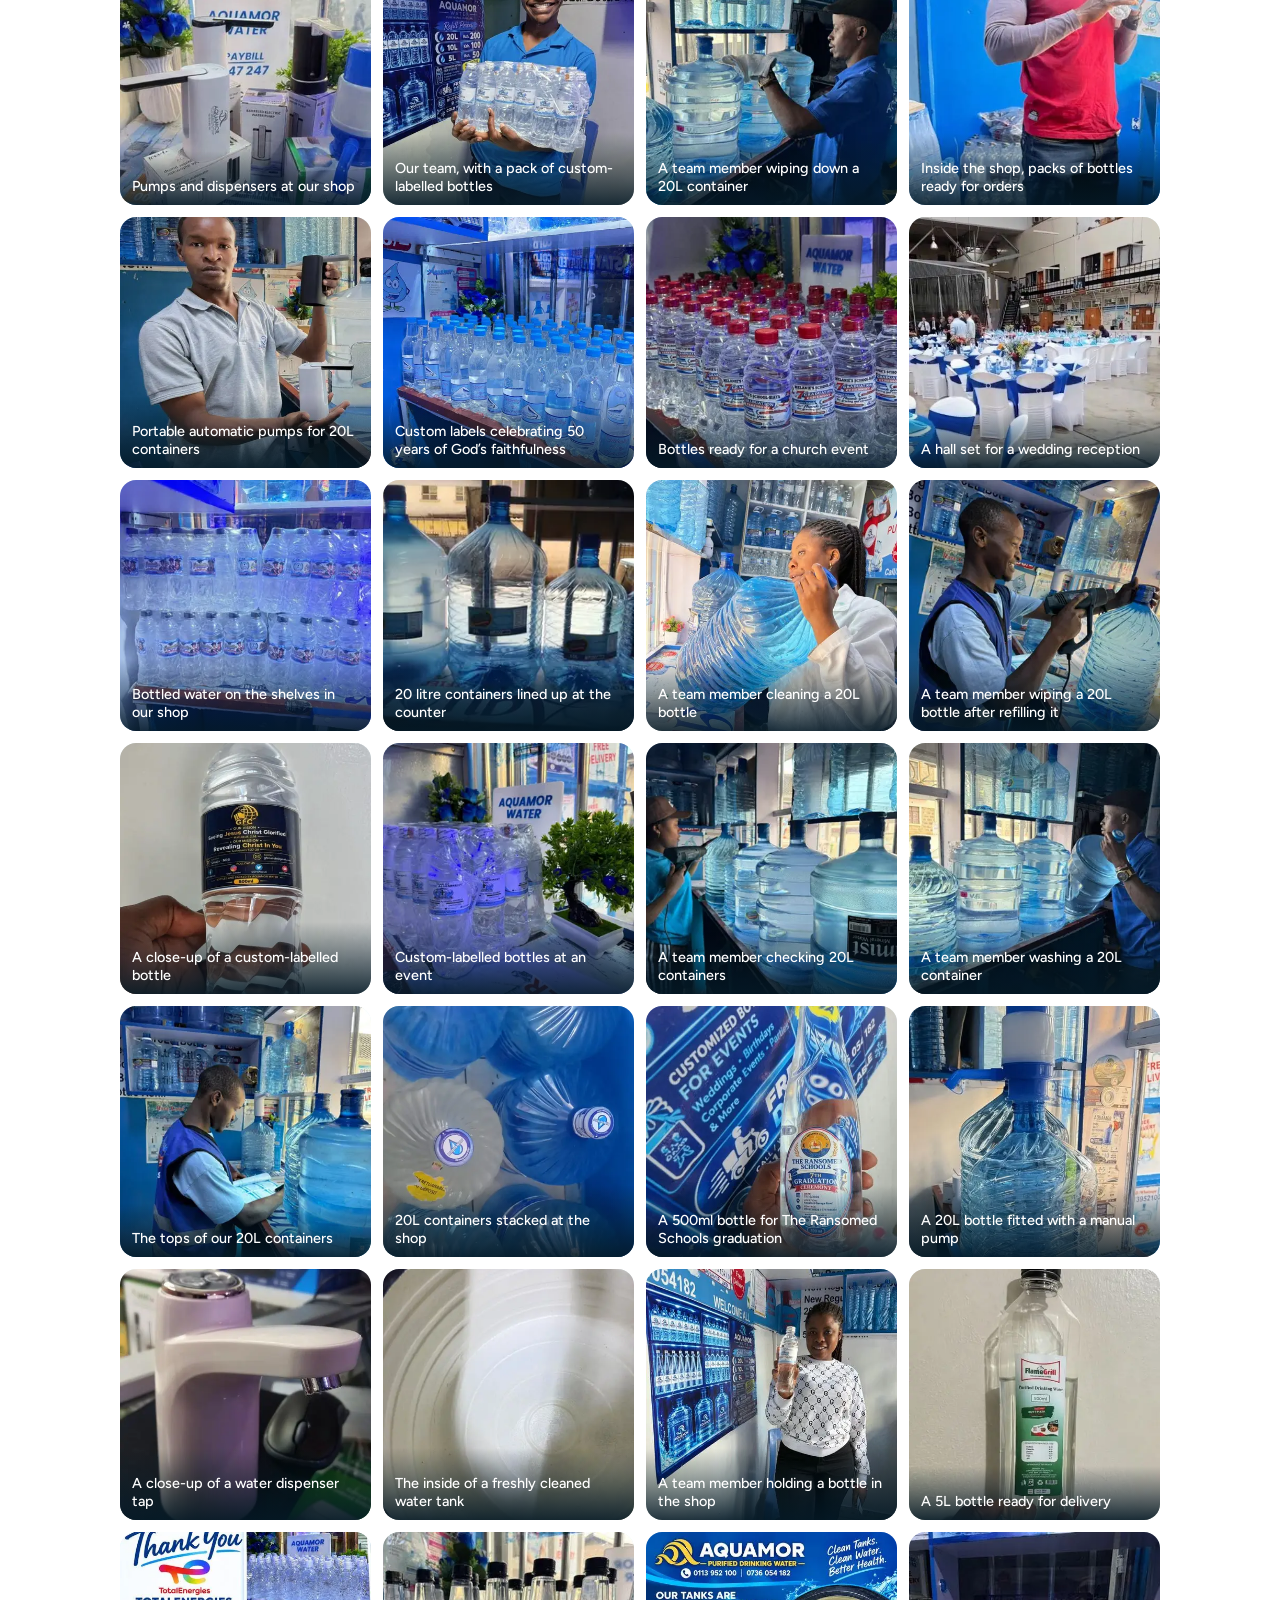
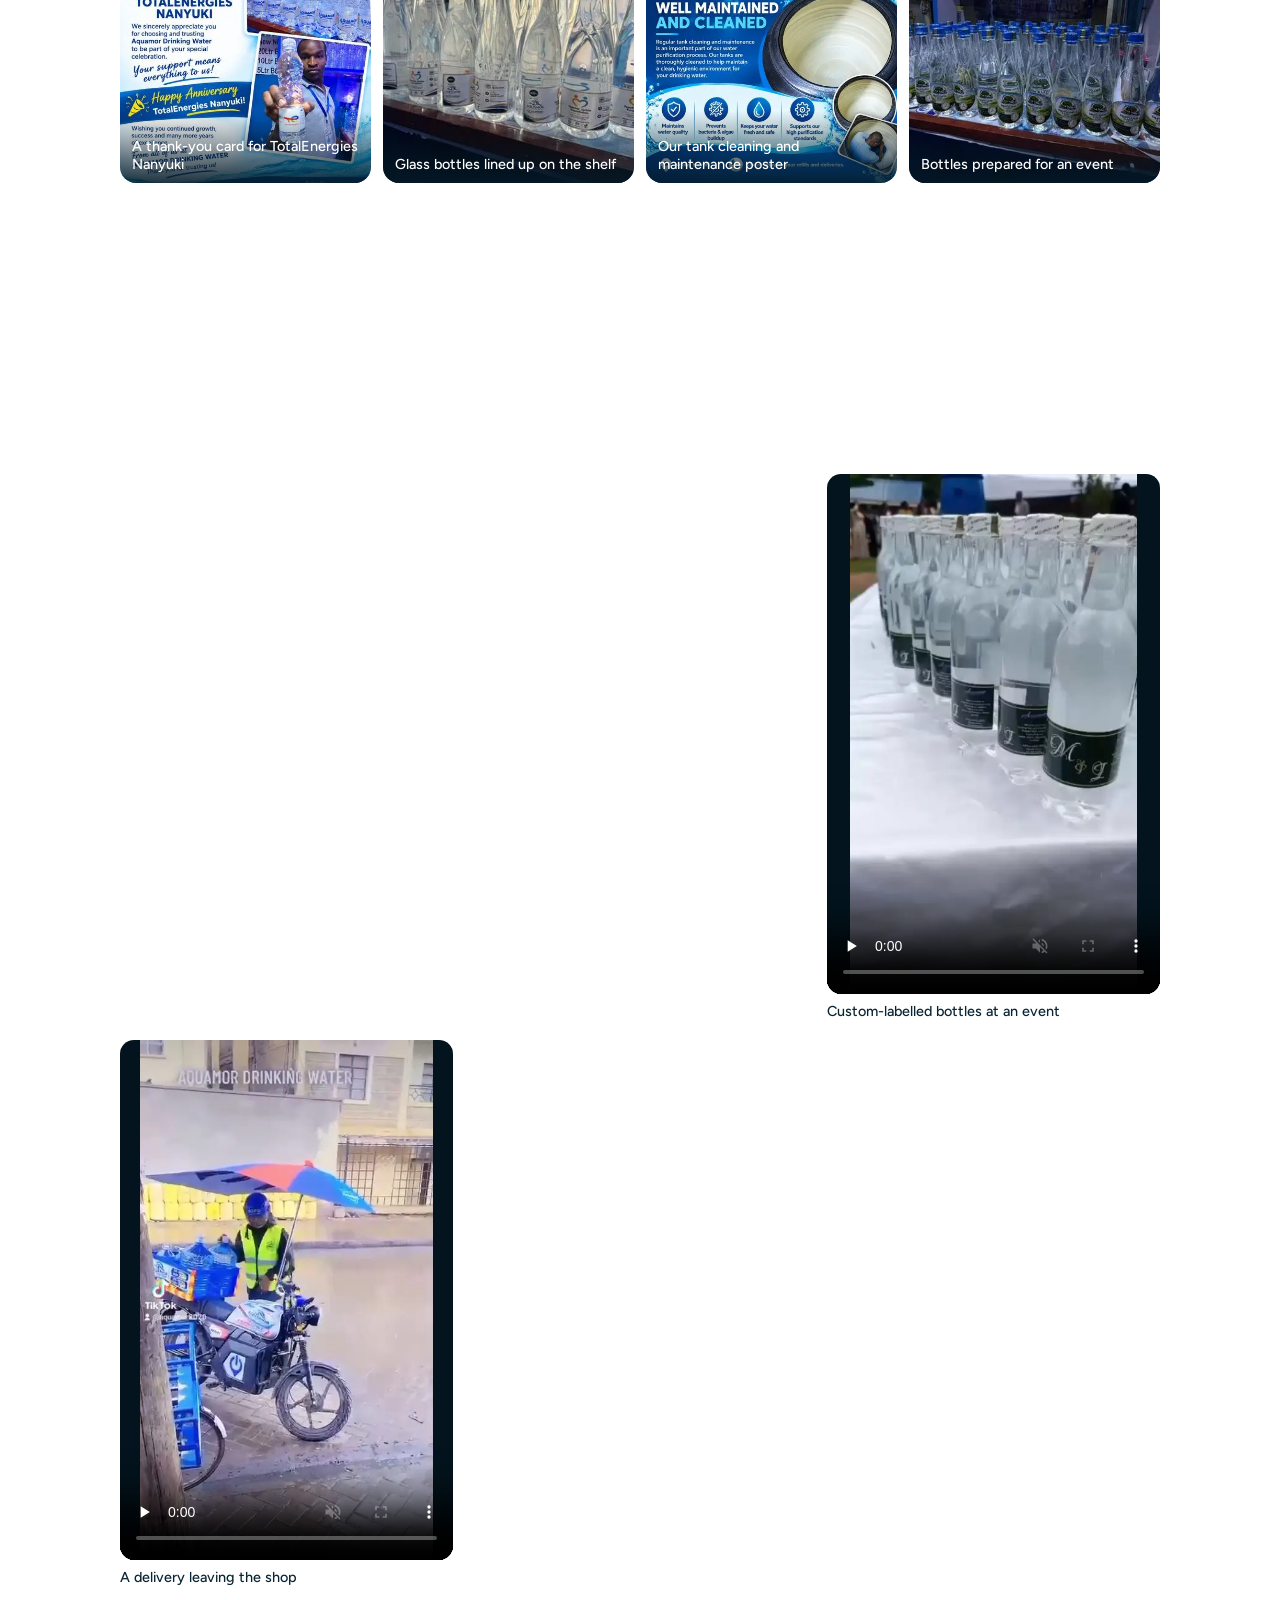
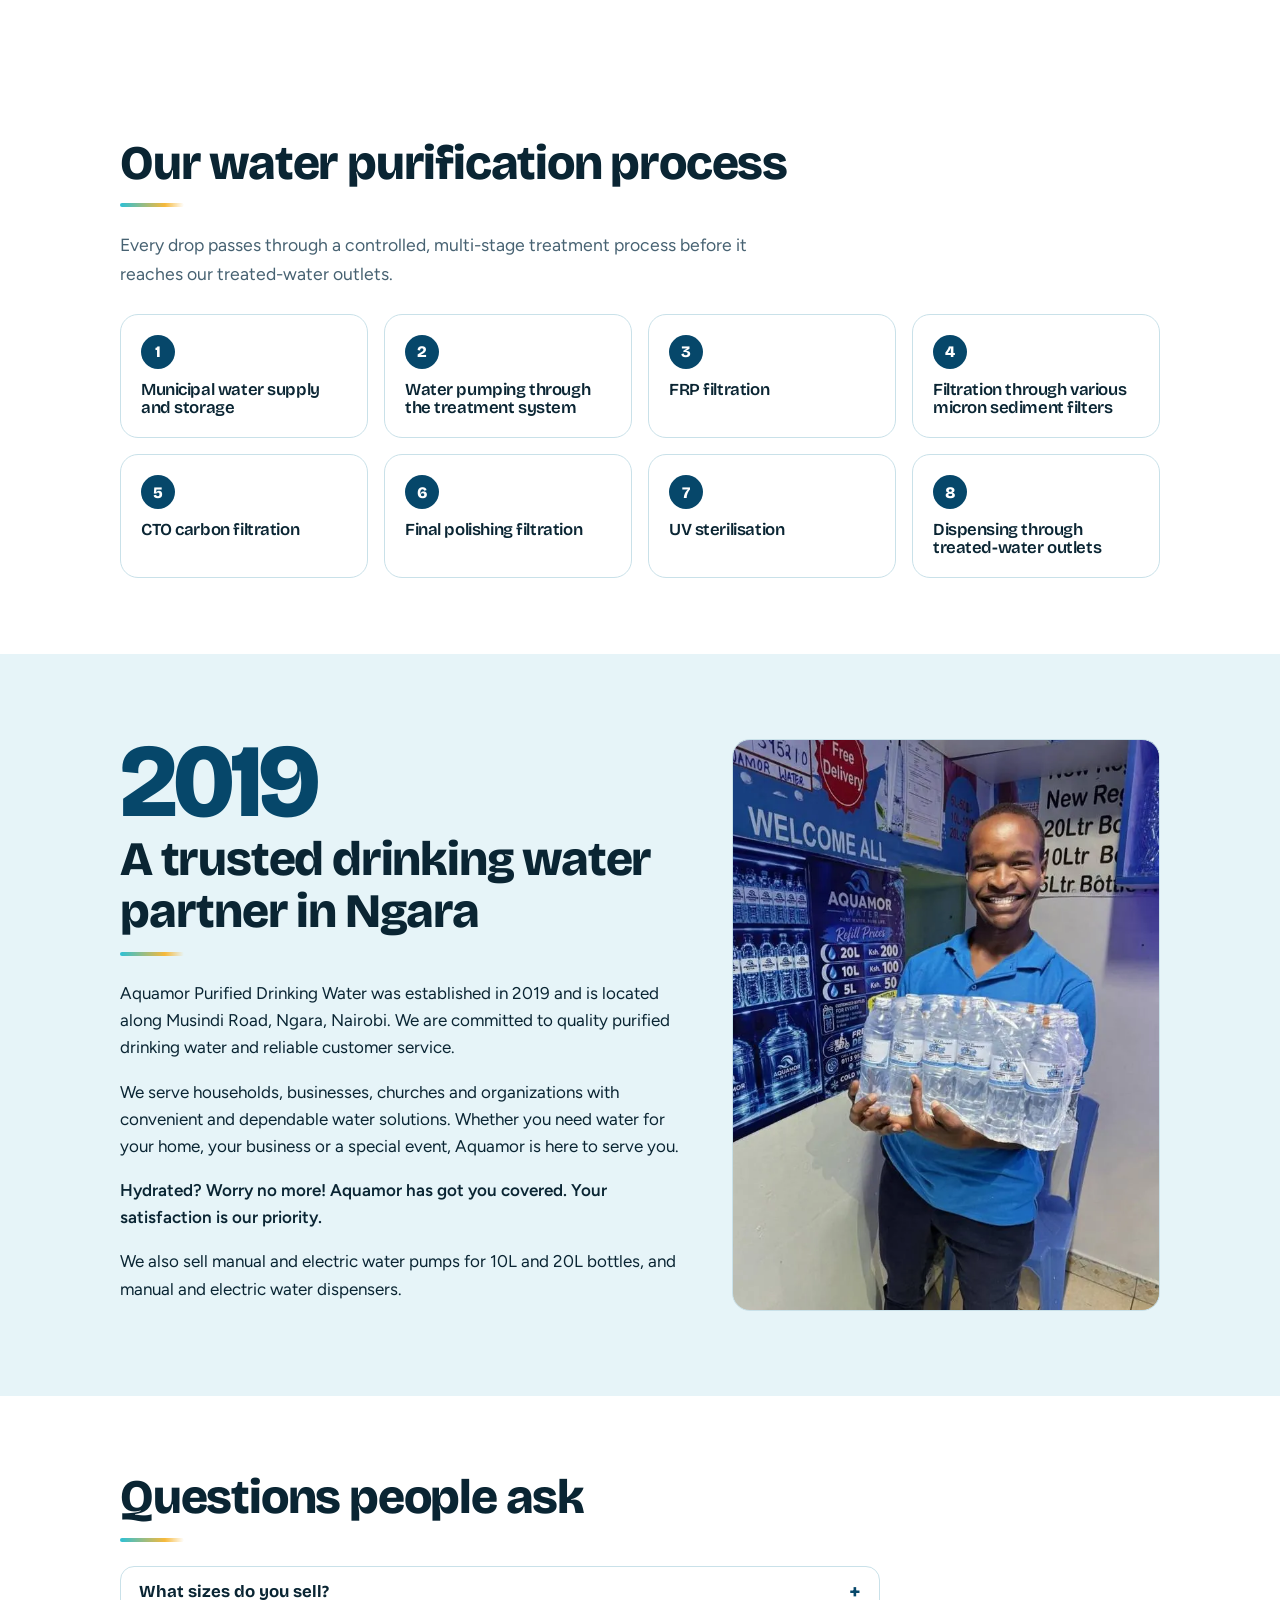
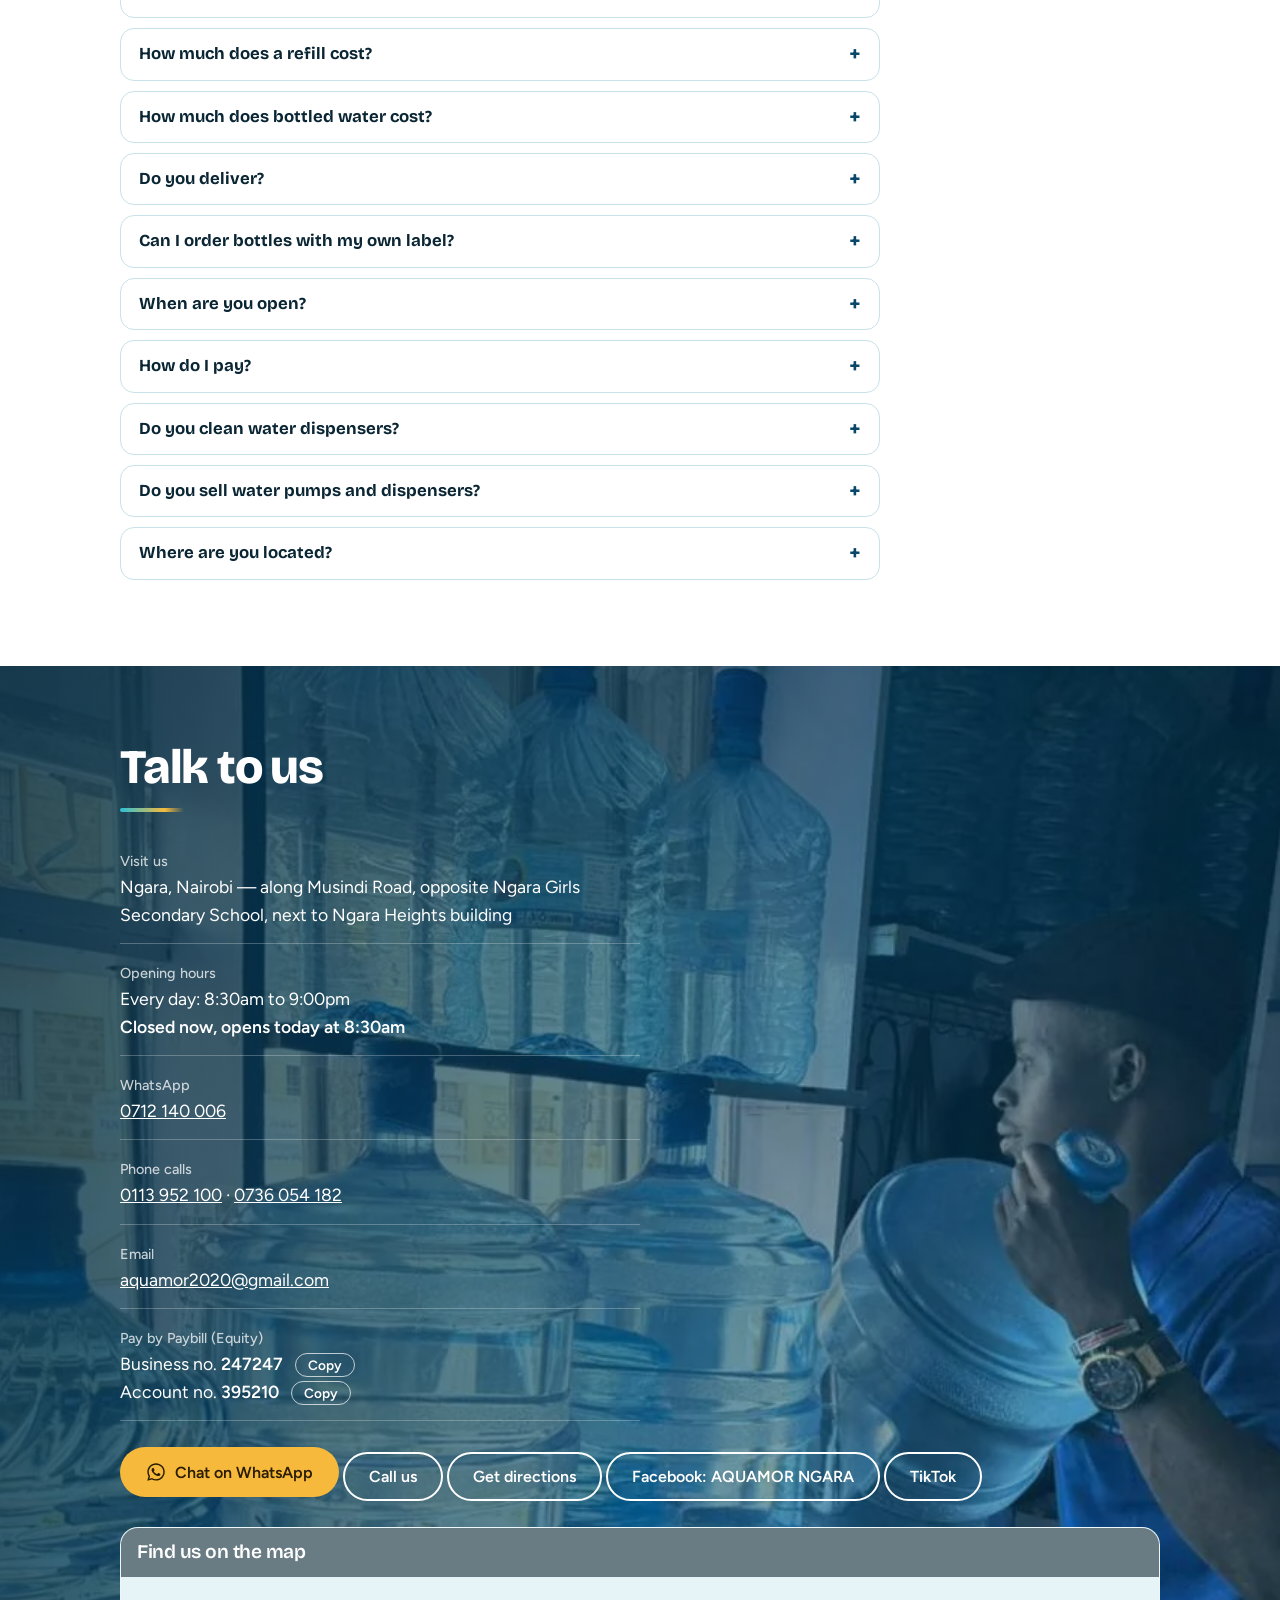
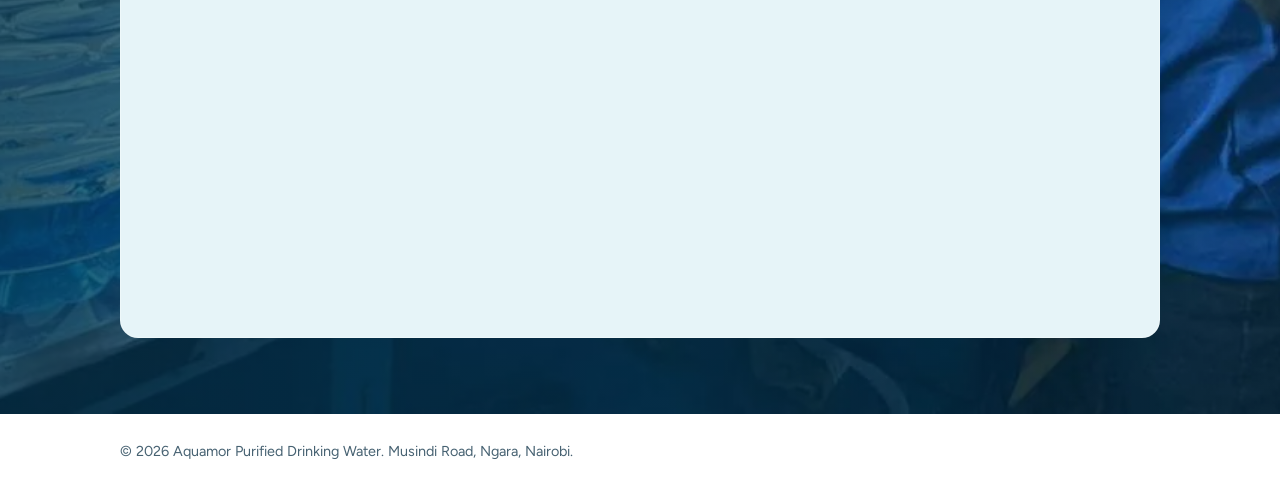
==== commit b2b0a074: "feat(web): add client photos, delivery clip and colour-blind label help - correct the two refill gal" ====
--- a/web/index.html
+++ b/web/index.html
@@ -60,16 +60,11 @@
           "Wednesday",
           "Thursday",
           "Friday",
-          "Saturday"
+          "Saturday",
+          "Sunday"
         ],
         "opens": "08:30",
-        "closes": "20:30"
-      },
-      {
-        "@type": "OpeningHoursSpecification",
-        "dayOfWeek": "Sunday",
-        "opens": "12:00",
-        "closes": "19:00"
+        "closes": "21:00"
       }
     ],
     "url": "https://aquamorwater.co.ke/",
@@ -134,7 +129,7 @@
         "name": "When are you open?",
         "acceptedAnswer": {
           "@type": "Answer",
-          "text": "Monday to Saturday from 8:30am to 8:30pm, and Sunday from 12:00pm to 7:00pm."
+          "text": "Every day from 8:30am to 9:00pm."
         }
       },
       {
@@ -183,7 +178,7 @@
   <div class="nav">
     <div class="navleft">
       <button class="navToggle" id="navToggle" type="button" aria-label="Menu" aria-expanded="false" aria-controls="navMenu"><span></span><span></span><span></span></button>
-      <a class="brand" href="#top"><span class="mark p-icon" aria-hidden="true"></span>Aquamor</a>
+      <a class="brand" href="#top"><span class="mark p-icon" aria-hidden="true"></span><span class="brandtext"><span class="brandname">Aquamor</span><small>Purified Drinking Water</small></span></a>
     </div>
     <ul id="navMenu">
       <li><a href="#order">Order</a></li>
@@ -200,7 +195,7 @@
 
 <main id="top" tabindex="-1">
 <div class="hero">
-  <div class="bg" aria-hidden="true"><picture class="on"><source type="image/webp" srcset="assets/img/rowClose-480.webp 480w, assets/img/rowClose-800.webp 800w, assets/img/rowClose.webp 1200w" sizes="100vw"><img src="assets/img/rowClose.jpg" srcset="assets/img/rowClose-480.jpg 480w, assets/img/rowClose-800.jpg 800w, assets/img/rowClose.jpg 1200w" sizes="100vw" alt="" width="1200" height="675" loading="eager" fetchpriority="high" decoding="async"></picture><picture><source type="image/webp" data-srcset="assets/img/refill-480.webp 480w, assets/img/refill-800.webp 800w, assets/img/refill.webp 1200w" sizes="100vw"><img data-src="assets/img/refill.jpg" data-srcset="assets/img/refill-480.jpg 480w, assets/img/refill-800.jpg 800w, assets/img/refill.jpg 1200w" sizes="100vw" alt="" width="1200" height="900" loading="lazy" fetchpriority="low" decoding="async"></picture><picture><source type="image/webp" data-srcset="assets/img/fruit-480.webp 480w, assets/img/fruit-800.webp 800w, assets/img/fruit.webp 1200w" sizes="100vw"><img data-src="assets/img/fruit.jpg" data-srcset="assets/img/fruit-480.jpg 480w, assets/img/fruit-800.jpg 800w, assets/img/fruit.jpg 1200w" sizes="100vw" alt="" width="1200" height="675" loading="lazy" fetchpriority="low" decoding="async"></picture><picture><source type="image/webp" data-srcset="assets/img/shelf-480.webp 480w, assets/img/shelf-800.webp 800w, assets/img/shelf.webp 950w" sizes="100vw"><img data-src="assets/img/shelf.jpg" data-srcset="assets/img/shelf-480.jpg 480w, assets/img/shelf-800.jpg 800w, assets/img/shelf.jpg 950w" sizes="100vw" alt="" width="950" height="929" loading="lazy" fetchpriority="low" decoding="async"></picture><picture><source type="image/webp" data-srcset="assets/img/rowWide-480.webp 480w, assets/img/rowWide-800.webp 800w, assets/img/rowWide.webp 1200w" sizes="100vw"><img data-src="assets/img/rowWide.jpg" data-srcset="assets/img/rowWide-480.jpg 480w, assets/img/rowWide-800.jpg 800w, assets/img/rowWide.jpg 1200w" sizes="100vw" alt="" width="1200" height="675" loading="lazy" fetchpriority="low" decoding="async"></picture></div>
+  <div class="bg" aria-hidden="true"><picture class="on"><source type="image/webp" srcset="assets/img/rowClose-480.webp 480w, assets/img/rowClose-800.webp 800w, assets/img/rowClose.webp 1200w" sizes="100vw"><img src="assets/img/rowClose.jpg" srcset="assets/img/rowClose-480.jpg 480w, assets/img/rowClose-800.jpg 800w, assets/img/rowClose.jpg 1200w" sizes="100vw" alt="" width="1200" height="675" loading="eager" fetchpriority="high" decoding="async"></picture><picture><source type="image/webp" data-srcset="assets/img/refill-480.webp 480w, assets/img/refill-800.webp 800w, assets/img/refill.webp 1200w" sizes="100vw"><img data-src="assets/img/refill.jpg" data-srcset="assets/img/refill-480.jpg 480w, assets/img/refill-800.jpg 800w, assets/img/refill.jpg 1200w" sizes="100vw" alt="" width="1200" height="900" loading="lazy" fetchpriority="low" decoding="async"></picture><picture><source type="image/webp" data-srcset="assets/img/fruit-480.webp 480w, assets/img/fruit-800.webp 800w, assets/img/fruit.webp 1200w" sizes="100vw"><img data-src="assets/img/fruit.jpg" data-srcset="assets/img/fruit-480.jpg 480w, assets/img/fruit-800.jpg 800w, assets/img/fruit.jpg 1200w" sizes="100vw" alt="" width="1200" height="675" loading="lazy" fetchpriority="low" decoding="async"></picture><picture><source type="image/webp" data-srcset="assets/img/shelf-480.webp 480w, assets/img/shelf-800.webp 800w, assets/img/shelf.webp 950w" sizes="100vw"><img data-src="assets/img/shelf.jpg" data-srcset="assets/img/shelf-480.jpg 480w, assets/img/shelf-800.jpg 800w, assets/img/shelf.jpg 950w" sizes="100vw" alt="" width="950" height="929" loading="lazy" fetchpriority="low" decoding="async"></picture><picture><source type="image/webp" data-srcset="assets/img/rowWide-480.webp 480w, assets/img/rowWide-800.webp 800w, assets/img/rowWide.webp 1200w" sizes="100vw"><img data-src="assets/img/rowWide.jpg" data-srcset="assets/img/rowWide-480.jpg 480w, assets/img/rowWide-800.jpg 800w, assets/img/rowWide.jpg 1200w" sizes="100vw" alt="" width="1200" height="675" loading="lazy" fetchpriority="low" decoding="async"></picture><picture><source type="image/webp" data-srcset="assets/img/bottleRowTable-480.webp 480w, assets/img/bottleRowTable-800.webp 800w, assets/img/bottleRowTable.webp 1200w" sizes="100vw"><img data-src="assets/img/bottleRowTable.jpg" data-srcset="assets/img/bottleRowTable-480.jpg 480w, assets/img/bottleRowTable-800.jpg 800w, assets/img/bottleRowTable.jpg 1200w" sizes="100vw" alt="" width="1200" height="900" loading="lazy" fetchpriority="low" decoding="async"></picture><picture><source type="image/webp" data-srcset="assets/img/glassRow-480.webp 480w, assets/img/glassRow-800.webp 800w, assets/img/glassRow.webp 1200w" sizes="100vw"><img data-src="assets/img/glassRow.jpg" data-srcset="assets/img/glassRow-480.jpg 480w, assets/img/glassRow-800.jpg 800w, assets/img/glassRow.jpg 1200w" sizes="100vw" alt="" width="1200" height="900" loading="lazy" fetchpriority="low" decoding="async"></picture><picture><source type="image/webp" data-srcset="assets/img/graduationBottle-480.webp 480w, assets/img/graduationBottle-800.webp 800w, assets/img/graduationBottle.webp 1200w" sizes="100vw"><img data-src="assets/img/graduationBottle.jpg" data-srcset="assets/img/graduationBottle-480.jpg 480w, assets/img/graduationBottle-800.jpg 800w, assets/img/graduationBottle.jpg 1200w" sizes="100vw" alt="" width="1200" height="1600" loading="lazy" fetchpriority="low" decoding="async"></picture><picture><source type="image/webp" data-srcset="assets/img/tankCleaning-480.webp 480w, assets/img/tankCleaning-800.webp 800w, assets/img/tankCleaning.webp 1200w" sizes="100vw"><img data-src="assets/img/tankCleaning.jpg" data-srcset="assets/img/tankCleaning-480.jpg 480w, assets/img/tankCleaning-800.jpg 800w, assets/img/tankCleaning.jpg 1200w" sizes="100vw" alt="" width="1200" height="1600" loading="lazy" fetchpriority="low" decoding="async"></picture></div>
   <div class="wrap">
     <div>
       <h1>Pure water, delivered the way you need it.</h1>
@@ -220,7 +215,7 @@
 </div>
 
 <section id="order" class="withband">
-  <div class="band"><div class="bg" aria-hidden="true"><picture class="on"><source type="image/webp" srcset="assets/img/refill-480.webp 480w, assets/img/refill-800.webp 800w, assets/img/refill.webp 1200w" sizes="100vw"><img src="assets/img/refill.jpg" srcset="assets/img/refill-480.jpg 480w, assets/img/refill-800.jpg 800w, assets/img/refill.jpg 1200w" sizes="100vw" alt="" width="1200" height="900" loading="lazy" fetchpriority="low" decoding="async"></picture><picture><source type="image/webp" data-srcset="assets/img/clean-480.webp 480w, assets/img/clean-800.webp 800w, assets/img/clean.webp 1200w" sizes="100vw"><img data-src="assets/img/clean.jpg" data-srcset="assets/img/clean-480.jpg 480w, assets/img/clean-800.jpg 800w, assets/img/clean.jpg 1200w" sizes="100vw" alt="" width="1200" height="900" loading="lazy" fetchpriority="low" decoding="async"></picture><picture><source type="image/webp" data-srcset="assets/img/work-480.webp 480w, assets/img/work.webp 560w" sizes="100vw"><img data-src="assets/img/work.jpg" data-srcset="assets/img/work-480.jpg 480w, assets/img/work.jpg 560w" sizes="100vw" alt="" width="560" height="747" loading="lazy" fetchpriority="low" decoding="async"></picture><picture><source type="image/webp" data-srcset="assets/img/pumps-480.webp 480w, assets/img/pumps.webp 800w" sizes="100vw"><img data-src="assets/img/pumps.jpg" data-srcset="assets/img/pumps-480.jpg 480w, assets/img/pumps.jpg 800w" sizes="100vw" alt="" width="800" height="600" loading="lazy" fetchpriority="low" decoding="async"></picture></div>
+  <div class="band"><div class="bg" aria-hidden="true"><picture class="on"><source type="image/webp" srcset="assets/img/refill-480.webp 480w, assets/img/refill-800.webp 800w, assets/img/refill.webp 1200w" sizes="100vw"><img src="assets/img/refill.jpg" srcset="assets/img/refill-480.jpg 480w, assets/img/refill-800.jpg 800w, assets/img/refill.jpg 1200w" sizes="100vw" alt="" width="1200" height="900" loading="lazy" fetchpriority="low" decoding="async"></picture><picture><source type="image/webp" data-srcset="assets/img/clean-480.webp 480w, assets/img/clean-800.webp 800w, assets/img/clean.webp 1200w" sizes="100vw"><img data-src="assets/img/clean.jpg" data-srcset="assets/img/clean-480.jpg 480w, assets/img/clean-800.jpg 800w, assets/img/clean.jpg 1200w" sizes="100vw" alt="" width="1200" height="900" loading="lazy" fetchpriority="low" decoding="async"></picture><picture><source type="image/webp" data-srcset="assets/img/work-480.webp 480w, assets/img/work.webp 560w" sizes="100vw"><img data-src="assets/img/work.jpg" data-srcset="assets/img/work-480.jpg 480w, assets/img/work.jpg 560w" sizes="100vw" alt="" width="560" height="747" loading="lazy" fetchpriority="low" decoding="async"></picture><picture><source type="image/webp" data-srcset="assets/img/pumps-480.webp 480w, assets/img/pumps.webp 800w" sizes="100vw"><img data-src="assets/img/pumps.jpg" data-srcset="assets/img/pumps-480.jpg 480w, assets/img/pumps.jpg 800w" sizes="100vw" alt="" width="800" height="600" loading="lazy" fetchpriority="low" decoding="async"></picture><picture><source type="image/webp" data-srcset="assets/img/bottleHandPump-480.webp 480w, assets/img/bottleHandPump-800.webp 800w, assets/img/bottleHandPump.webp 849w" sizes="100vw"><img data-src="assets/img/bottleHandPump.jpg" data-srcset="assets/img/bottleHandPump-480.jpg 480w, assets/img/bottleHandPump-800.jpg 800w, assets/img/bottleHandPump.jpg 849w" sizes="100vw" alt="" width="849" height="1280" loading="lazy" fetchpriority="low" decoding="async"></picture><picture><source type="image/webp" data-srcset="assets/img/fiveLitreBottle-480.webp 480w, assets/img/fiveLitreBottle-800.webp 800w, assets/img/fiveLitreBottle.webp 918w" sizes="100vw"><img data-src="assets/img/fiveLitreBottle.jpg" data-srcset="assets/img/fiveLitreBottle-480.jpg 480w, assets/img/fiveLitreBottle-800.jpg 800w, assets/img/fiveLitreBottle.jpg 918w" sizes="100vw" alt="" width="918" height="1280" loading="lazy" fetchpriority="low" decoding="async"></picture><picture><source type="image/webp" data-srcset="assets/img/shopTeam-480.webp 480w, assets/img/shopTeam-800.webp 800w, assets/img/shopTeam.webp 960w" sizes="100vw"><img data-src="assets/img/shopTeam.jpg" data-srcset="assets/img/shopTeam-480.jpg 480w, assets/img/shopTeam-800.jpg 800w, assets/img/shopTeam.jpg 960w" sizes="100vw" alt="" width="960" height="1280" loading="lazy" fetchpriority="low" decoding="async"></picture></div>
     <div class="wrap"><h2>Build your order</h2><p class="lead">Choose your sizes and how many. We will confirm the price and delivery on WhatsApp.</p></div></div>
   <div class="wrap bandbody">
     <div class="build">
@@ -252,7 +247,7 @@
         <p class="note payNote" id="payNote" role="status" hidden></p>
         <a class="btn btn-sun wa" id="sendOrder" href="https://wa.me/254712140006?text=Hello%20Aquamor%2C%20I%20would%20like%20to%20order%20water." style="display:flex;justify-content:center;align-items:center;gap:9px"><svg viewBox="0 0 448 512" aria-hidden="true" focusable="false"><path d="M380.9 97.1C339 55.1 283.2 32 223.9 32c-122.4 0-222 99.6-222 222 0 39.1 10.2 77.3 29.6 111L0 480l117.7-30.9c32.4 17.7 68.9 27 106.1 27h.1c122.3 0 224.1-99.6 224.1-222 0-59.3-25.2-115-67.1-157zm-157 341.6c-33.2 0-65.7-8.9-94-25.7l-6.7-4-69.8 18.3L72 359.2l-4.4-7c-18.5-29.4-28.2-63.3-28.2-98.2 0-101.7 82.8-184.5 184.6-184.5 49.3 0 95.6 19.2 130.4 54.1 34.8 34.9 56.2 81.2 56.1 130.5 0 101.8-84.9 184.6-186.6 184.6zm101.2-138.2c-5.5-2.8-32.8-16.2-37.9-18-5.1-1.9-8.8-2.8-12.5 2.8-3.7 5.6-14.3 18-17.6 21.8-3.2 3.7-6.5 4.2-12 1.4-32.6-16.3-54-29.1-75.5-66-5.7-9.8 5.7-9.1 16.3-30.3 1.8-3.7 .9-6.9-.5-9.7-1.4-2.8-12.5-30.1-17.1-41.2-4.5-10.8-9.1-9.3-12.5-9.5-3.2-.2-6.9-.2-10.6-.2-3.7 0-9.7 1.4-14.8 6.9-5.1 5.6-19.4 19-19.4 46.3 0 27.3 19.9 53.7 22.6 57.4 2.8 3.7 39.1 59.7 94.8 83.8 35.2 15.2 49 16.5 66.6 13.9 10.7-1.6 32.8-13.4 37.4-26.4 4.6-13 4.6-24.1 3.2-26.4-1.3-2.5-5-3.9-10.5-6.6z"/></svg>Send order on WhatsApp</a>
         <noscript><p class="note">The order builder needs JavaScript. You can still <a href="https://wa.me/254712140006?text=Hello%20Aquamor%2C%20I%20would%20like%20to%20order%20water.">order on WhatsApp</a> or call <a href="tel:+254113952100">0113 952 100</a>.</p></noscript>
-        <p class="note">Refills: 5L Ksh 50, 10L Ksh 100, 20L Ksh 200 (includes water; bring your container). New bottles: 20L regular Ksh 450–550, 20L hard Ksh 1,000–1,700, 10L Ksh 200–250, 5L Ksh 100; these are bottle-purchase prices, and water refills are separate. Bottled water prices vary depending on the quantity ordered, so we will confirm your quotation on WhatsApp. Free delivery is available depending on the distance and quantity ordered. The estimated total only includes items with a listed price.</p>
+        <p class="note">Refills: 5L Ksh 50, 10L Ksh 100, 20L Ksh 200 (includes water; bring your container). New bottles: 20L regular Ksh 450–550, 20L hard Ksh 1,000–1,700, 10L Ksh 200–250, 5L Ksh 100; these prices include the bottle and the water. Bottled water prices vary depending on the quantity ordered, so we will confirm your quotation on WhatsApp. Free delivery is available depending on the distance and quantity ordered. The estimated total only includes items with a listed price.</p>
         <p class="note">Also available: manual and electric water pumps for 10L and 20L bottles, and manual and electric water dispensers. Ask us for prices on WhatsApp.</p>
       </div>
     </div>
@@ -342,7 +337,7 @@
 </section>
 
 <section id="design" class="designer withband">
-  <div class="band"><div class="bg" aria-hidden="true"><picture class="on"><source type="image/webp" srcset="assets/img/fruit-480.webp 480w, assets/img/fruit-800.webp 800w, assets/img/fruit.webp 1200w" sizes="100vw"><img src="assets/img/fruit.jpg" srcset="assets/img/fruit-480.jpg 480w, assets/img/fruit-800.jpg 800w, assets/img/fruit.jpg 1200w" sizes="100vw" alt="" width="1200" height="675" loading="lazy" fetchpriority="low" decoding="async"></picture><picture><source type="image/webp" data-srcset="assets/img/shelf-480.webp 480w, assets/img/shelf-800.webp 800w, assets/img/shelf.webp 950w" sizes="100vw"><img data-src="assets/img/shelf.jpg" data-srcset="assets/img/shelf-480.jpg 480w, assets/img/shelf-800.jpg 800w, assets/img/shelf.jpg 950w" sizes="100vw" alt="" width="950" height="929" loading="lazy" fetchpriority="low" decoding="async"></picture><picture><source type="image/webp" data-srcset="assets/img/wedding-480.webp 480w, assets/img/wedding.webp 716w" sizes="100vw"><img data-src="assets/img/wedding.jpg" data-srcset="assets/img/wedding-480.jpg 480w, assets/img/wedding.jpg 716w" sizes="100vw" alt="" width="716" height="480" loading="lazy" fetchpriority="low" decoding="async"></picture><picture><source type="image/webp" data-srcset="assets/img/rowClose-480.webp 480w, assets/img/rowClose-800.webp 800w, assets/img/rowClose.webp 1200w" sizes="100vw"><img data-src="assets/img/rowClose.jpg" data-srcset="assets/img/rowClose-480.jpg 480w, assets/img/rowClose-800.jpg 800w, assets/img/rowClose.jpg 1200w" sizes="100vw" alt="" width="1200" height="675" loading="lazy" fetchpriority="low" decoding="async"></picture></div>
+  <div class="band"><div class="bg" aria-hidden="true"><picture class="on"><source type="image/webp" srcset="assets/img/fruit-480.webp 480w, assets/img/fruit-800.webp 800w, assets/img/fruit.webp 1200w" sizes="100vw"><img src="assets/img/fruit.jpg" srcset="assets/img/fruit-480.jpg 480w, assets/img/fruit-800.jpg 800w, assets/img/fruit.jpg 1200w" sizes="100vw" alt="" width="1200" height="675" loading="lazy" fetchpriority="low" decoding="async"></picture><picture><source type="image/webp" data-srcset="assets/img/shelf-480.webp 480w, assets/img/shelf-800.webp 800w, assets/img/shelf.webp 950w" sizes="100vw"><img data-src="assets/img/shelf.jpg" data-srcset="assets/img/shelf-480.jpg 480w, assets/img/shelf-800.jpg 800w, assets/img/shelf.jpg 950w" sizes="100vw" alt="" width="950" height="929" loading="lazy" fetchpriority="low" decoding="async"></picture><picture><source type="image/webp" data-srcset="assets/img/wedding-480.webp 480w, assets/img/wedding.webp 716w" sizes="100vw"><img data-src="assets/img/wedding.jpg" data-srcset="assets/img/wedding-480.jpg 480w, assets/img/wedding.jpg 716w" sizes="100vw" alt="" width="716" height="480" loading="lazy" fetchpriority="low" decoding="async"></picture><picture><source type="image/webp" data-srcset="assets/img/rowClose-480.webp 480w, assets/img/rowClose-800.webp 800w, assets/img/rowClose.webp 1200w" sizes="100vw"><img data-src="assets/img/rowClose.jpg" data-srcset="assets/img/rowClose-480.jpg 480w, assets/img/rowClose-800.jpg 800w, assets/img/rowClose.jpg 1200w" sizes="100vw" alt="" width="1200" height="675" loading="lazy" fetchpriority="low" decoding="async"></picture><picture><source type="image/webp" data-srcset="assets/img/graduationBottle-480.webp 480w, assets/img/graduationBottle-800.webp 800w, assets/img/graduationBottle.webp 1200w" sizes="100vw"><img data-src="assets/img/graduationBottle.jpg" data-srcset="assets/img/graduationBottle-480.jpg 480w, assets/img/graduationBottle-800.jpg 800w, assets/img/graduationBottle.jpg 1200w" sizes="100vw" alt="" width="1200" height="1600" loading="lazy" fetchpriority="low" decoding="async"></picture><picture><source type="image/webp" data-srcset="assets/img/glassShelf-480.webp 480w, assets/img/glassShelf-800.webp 800w, assets/img/glassShelf.webp 1200w" sizes="100vw"><img data-src="assets/img/glassShelf.jpg" data-srcset="assets/img/glassShelf-480.jpg 480w, assets/img/glassShelf-800.jpg 800w, assets/img/glassShelf.jpg 1200w" sizes="100vw" alt="" width="1200" height="900" loading="lazy" fetchpriority="low" decoding="async"></picture><picture><source type="image/webp" data-srcset="assets/img/dispenserTap-480.webp 480w, assets/img/dispenserTap-800.webp 800w, assets/img/dispenserTap.webp 1060w" sizes="100vw"><img data-src="assets/img/dispenserTap.jpg" data-srcset="assets/img/dispenserTap-480.jpg 480w, assets/img/dispenserTap-800.jpg 800w, assets/img/dispenserTap.jpg 1060w" sizes="100vw" alt="" width="1060" height="1280" loading="lazy" fetchpriority="low" decoding="async"></picture></div>
     <div class="wrap"><h2>Your name on every bottle</h2><p class="lead">Design a label for your wedding, church service, graduation, anniversary or company event and see it on the bottle straight away.</p></div></div>
   <div class="wrap dgrid">
     <div class="stage">
@@ -384,6 +379,7 @@
           <g id="labelGroup">
             <rect id="lbl" x="30" y="120" width="60" height="120" fill="#06476a"/>
             <circle id="lblRound" cx="60" cy="180" r="29" fill="#06476a" style="display:none"/>
+            <ellipse id="lblOval" cx="60" cy="180" rx="30" ry="27" fill="#06476a" style="display:none"/>
             <text id="t1" x="60" y="170" text-anchor="middle" font-family="Bricolage Grotesque,sans-serif" font-weight="800" font-size="12" fill="#fff">Your event</text>
             <text id="t2" x="60" y="190" text-anchor="middle" font-family="Figtree,sans-serif" font-size="8" fill="#fff">date or message</text>
             <text id="t3" x="60" y="226" text-anchor="middle" font-family="Figtree,sans-serif" font-size="5" fill="#fff" opacity=".8">Aquamor purified water</text>
@@ -415,16 +411,27 @@
       <input type="text" id="msg" maxlength="26" placeholder="e.g. 12 December 2026">
       <label>Label color</label>
       <div class="sw" id="sw" role="group" aria-label="Label color">
-        <button style="--c:#06476a" data-c="#06476a" aria-pressed="true" aria-label="Deep blue"></button>
-        <button style="--c:#7a1f3d" data-c="#7a1f3d" aria-pressed="false" aria-label="Burgundy"></button>
-        <button style="--c:#1d6b43" data-c="#1d6b43" aria-pressed="false" aria-label="Green"></button>
-        <button style="--c:#4b2c82" data-c="#4b2c82" aria-pressed="false" aria-label="Purple"></button>
-        <button style="--c:#1a1a1a" data-c="#1a1a1a" aria-pressed="false" aria-label="Black"></button>
-      </div>
+        <button type="button" style="--c:#1a1a1a" data-c="#1a1a1a" aria-pressed="false" aria-label="Black"><span class="dot" aria-hidden="true"></span><span class="nm">Black</span></button>
+        <button type="button" style="--c:#f4c430" data-c="#f4c430" aria-pressed="false" aria-label="Yellow"><span class="dot" aria-hidden="true"></span><span class="nm">Yellow</span></button>
+        <button type="button" style="--c:#8bc34a" data-c="#8bc34a" aria-pressed="false" aria-label="Light green"><span class="dot" aria-hidden="true"></span><span class="nm">Light green</span></button>
+        <button type="button" style="--c:#1d6b43" data-c="#1d6b43" aria-pressed="false" aria-label="Dark green"><span class="dot" aria-hidden="true"></span><span class="nm">Dark green</span></button>
+        <button type="button" style="--c:#c62828" data-c="#c62828" aria-pressed="false" aria-label="Red"><span class="dot" aria-hidden="true"></span><span class="nm">Red</span></button>
+        <button type="button" style="--c:#0077be" data-c="#0077be" aria-pressed="false" aria-label="Ocean blue"><span class="dot" aria-hidden="true"></span><span class="nm">Ocean blue</span></button>
+        <button type="button" style="--c:#ffffff" data-c="#ffffff" aria-pressed="false" aria-label="White"><span class="dot" aria-hidden="true"></span><span class="nm">White</span></button>
+        <button type="button" style="--c:#06476a" data-c="#06476a" aria-pressed="true" aria-label="Blue"><span class="dot" aria-hidden="true"></span><span class="nm">Blue</span></button>
+      </div>
+      <p class="swpick" id="swPick" aria-live="polite"></p>
+      <details class="cbhelp">
+        <summary>Not sure which color? We can help.</summary>
+        <p class="note">Every label color has a name. If colors are hard to tell apart, choose by name, or message us and we will confirm the color with you.</p>
+        <img src="assets/img/colourCapsWide.jpg" width="1180" height="300" alt="Bottle caps in every label color, mounted on a board in our shop" loading="lazy" decoding="async">
+        <p class="note">Bottle caps in our shop, in the colors we offer.</p>
+      </details>
       <label id="styleLbl">Label style</label>
       <div class="seg" id="styleSeg" role="group" aria-labelledby="styleLbl">
         <button type="button" data-st="rect" aria-pressed="true">Rectangular</button>
         <button type="button" data-st="round" aria-pressed="false">Round</button>
+        <button type="button" data-st="oval" aria-pressed="false">Oval</button>
       </div>
       <label for="sz">Bottle size</label>
       <select id="sz"><option>200ml</option><option>300ml</option><option selected>500ml</option><option>1L</option><option>1.5L</option><option>2L</option><option>3L</option><option>5L</option><option>10L</option><option>20L</option></select>
@@ -541,11 +548,11 @@
         </button>
         <button class="g" data-c="refills team" data-k="delivery">
           <picture><source type="image/webp" srcset="assets/img/delivery-480.webp 480w, assets/img/delivery.webp 720w" sizes="(max-width: 471px) calc(100vw - 40px), (max-width: 693px) calc(50vw - 26px), (max-width: 915px) calc(33.33vw - 21.33px), (max-width: 1079px) calc(25vw - 19px), 251px"><img src="assets/img/delivery.jpg" srcset="assets/img/delivery-480.jpg 480w, assets/img/delivery.jpg 720w" sizes="(max-width: 471px) calc(100vw - 40px), (max-width: 693px) calc(50vw - 26px), (max-width: 915px) calc(33.33vw - 21.33px), (max-width: 1079px) calc(25vw - 19px), 251px" width="720" height="960" alt="" loading="lazy" decoding="async"></picture>
-          <span>A customer carrying a 20 litre refill</span>
+          <span>A team member cleaning a 20L bottle</span>
         </button>
         <button class="g" data-c="refills team" data-k="refillAction">
           <picture><source type="image/webp" srcset="assets/img/refillAction-480.webp 480w, assets/img/refillAction-800.webp 800w, assets/img/refillAction.webp 1000w" sizes="(max-width: 471px) calc(100vw - 40px), (max-width: 693px) calc(50vw - 26px), (max-width: 915px) calc(33.33vw - 21.33px), (max-width: 1079px) calc(25vw - 19px), 251px"><img src="assets/img/refillAction.jpg" srcset="assets/img/refillAction-480.jpg 480w, assets/img/refillAction-800.jpg 800w, assets/img/refillAction.jpg 1000w" sizes="(max-width: 471px) calc(100vw - 40px), (max-width: 693px) calc(50vw - 26px), (max-width: 915px) calc(33.33vw - 21.33px), (max-width: 1079px) calc(25vw - 19px), 251px" width="1000" height="750" alt="" loading="lazy" decoding="async"></picture>
-          <span>A team member refilling a 20 litre container</span>
+          <span>A team member wiping a 20L bottle after refilling it</span>
         </button>
         <button class="g" data-c="bottles events" data-k="bottleLabel">
           <picture><source type="image/webp" srcset="assets/img/bottleLabel-480.webp 480w, assets/img/bottleLabel-800.webp 800w, assets/img/bottleLabel.webp 900w" sizes="(max-width: 471px) calc(100vw - 40px), (max-width: 693px) calc(50vw - 26px), (max-width: 915px) calc(33.33vw - 21.33px), (max-width: 1079px) calc(25vw - 19px), 251px"><img src="assets/img/bottleLabel.jpg" srcset="assets/img/bottleLabel-480.jpg 480w, assets/img/bottleLabel-800.jpg 800w, assets/img/bottleLabel.jpg 900w" sizes="(max-width: 471px) calc(100vw - 40px), (max-width: 693px) calc(50vw - 26px), (max-width: 915px) calc(33.33vw - 21.33px), (max-width: 1079px) calc(25vw - 19px), 251px" width="900" height="1200" alt="" loading="lazy" decoding="async"></picture>
@@ -570,6 +577,58 @@
         <button class="g" data-c="bottles refills" data-k="blueBottles">
           <picture><source type="image/webp" srcset="assets/img/blueBottles-480.webp 480w, assets/img/blueBottles.webp 731w" sizes="(max-width: 471px) calc(100vw - 40px), (max-width: 693px) calc(50vw - 26px), (max-width: 915px) calc(33.33vw - 21.33px), (max-width: 1079px) calc(25vw - 19px), 251px"><img src="assets/img/blueBottles.jpg" srcset="assets/img/blueBottles-480.jpg 480w, assets/img/blueBottles.jpg 731w" sizes="(max-width: 471px) calc(100vw - 40px), (max-width: 693px) calc(50vw - 26px), (max-width: 915px) calc(33.33vw - 21.33px), (max-width: 1079px) calc(25vw - 19px), 251px" width="731" height="1200" alt="" loading="lazy" decoding="async"></picture>
           <span>20L containers stacked at the shop</span>
+        </button>
+        <button class="g" data-c="events bottles" data-k="graduationBottle">
+          <picture><source type="image/webp" srcset="assets/img/graduationBottle-480.webp 480w, assets/img/graduationBottle-800.webp 800w, assets/img/graduationBottle.webp 1200w" sizes="(max-width: 471px) calc(100vw - 40px), (max-width: 693px) calc(50vw - 26px), (max-width: 915px) calc(33.33vw - 21.33px), (max-width: 1079px) calc(25vw - 19px), 251px"><img src="assets/img/graduationBottle.jpg" srcset="assets/img/graduationBottle-480.jpg 480w, assets/img/graduationBottle-800.jpg 800w, assets/img/graduationBottle.jpg 1200w" sizes="(max-width: 471px) calc(100vw - 40px), (max-width: 693px) calc(50vw - 26px), (max-width: 915px) calc(33.33vw - 21.33px), (max-width: 1079px) calc(25vw - 19px), 251px" width="1200" height="1600" alt="" loading="lazy" decoding="async"></picture>
+          <span>A 500ml bottle for The Ransomed Schools graduation</span>
+        </button>
+        <button class="g" data-c="refills" data-k="bottleHandPump">
+          <picture><source type="image/webp" srcset="assets/img/bottleHandPump-480.webp 480w, assets/img/bottleHandPump-800.webp 800w, assets/img/bottleHandPump.webp 849w" sizes="(max-width: 471px) calc(100vw - 40px), (max-width: 693px) calc(50vw - 26px), (max-width: 915px) calc(33.33vw - 21.33px), (max-width: 1079px) calc(25vw - 19px), 251px"><img src="assets/img/bottleHandPump.jpg" srcset="assets/img/bottleHandPump-480.jpg 480w, assets/img/bottleHandPump-800.jpg 800w, assets/img/bottleHandPump.jpg 849w" sizes="(max-width: 471px) calc(100vw - 40px), (max-width: 693px) calc(50vw - 26px), (max-width: 915px) calc(33.33vw - 21.33px), (max-width: 1079px) calc(25vw - 19px), 251px" width="849" height="1280" alt="" loading="lazy" decoding="async"></picture>
+          <span>A 20L bottle fitted with a manual pump</span>
+        </button>
+        <button class="g" data-c="refills bottles" data-k="dispenserTap">
+          <picture><source type="image/webp" srcset="assets/img/dispenserTap-480.webp 480w, assets/img/dispenserTap-800.webp 800w, assets/img/dispenserTap.webp 1060w" sizes="(max-width: 471px) calc(100vw - 40px), (max-width: 693px) calc(50vw - 26px), (max-width: 915px) calc(33.33vw - 21.33px), (max-width: 1079px) calc(25vw - 19px), 251px"><img src="assets/img/dispenserTap.jpg" srcset="assets/img/dispenserTap-480.jpg 480w, assets/img/dispenserTap-800.jpg 800w, assets/img/dispenserTap.jpg 1060w" sizes="(max-width: 471px) calc(100vw - 40px), (max-width: 693px) calc(50vw - 26px), (max-width: 915px) calc(33.33vw - 21.33px), (max-width: 1079px) calc(25vw - 19px), 251px" width="1060" height="1280" alt="" loading="lazy" decoding="async"></picture>
+          <span>A close-up of a water dispenser tap</span>
+        </button>
+        <button class="g" data-c="team" data-k="tankInterior">
+          <picture><source type="image/webp" srcset="assets/img/tankInterior-480.webp 480w, assets/img/tankInterior-800.webp 800w, assets/img/tankInterior.webp 960w" sizes="(max-width: 471px) calc(100vw - 40px), (max-width: 693px) calc(50vw - 26px), (max-width: 915px) calc(33.33vw - 21.33px), (max-width: 1079px) calc(25vw - 19px), 251px"><img src="assets/img/tankInterior.jpg" srcset="assets/img/tankInterior-480.jpg 480w, assets/img/tankInterior-800.jpg 800w, assets/img/tankInterior.jpg 960w" sizes="(max-width: 471px) calc(100vw - 40px), (max-width: 693px) calc(50vw - 26px), (max-width: 915px) calc(33.33vw - 21.33px), (max-width: 1079px) calc(25vw - 19px), 251px" width="960" height="1280" alt="" loading="lazy" decoding="async"></picture>
+          <span>The inside of a freshly cleaned water tank</span>
+        </button>
+        <button class="g" data-c="team" data-k="shopTeam">
+          <picture><source type="image/webp" srcset="assets/img/shopTeam-480.webp 480w, assets/img/shopTeam-800.webp 800w, assets/img/shopTeam.webp 960w" sizes="(max-width: 471px) calc(100vw - 40px), (max-width: 693px) calc(50vw - 26px), (max-width: 915px) calc(33.33vw - 21.33px), (max-width: 1079px) calc(25vw - 19px), 251px"><img src="assets/img/shopTeam.jpg" srcset="assets/img/shopTeam-480.jpg 480w, assets/img/shopTeam-800.jpg 800w, assets/img/shopTeam.jpg 960w" sizes="(max-width: 471px) calc(100vw - 40px), (max-width: 693px) calc(50vw - 26px), (max-width: 915px) calc(33.33vw - 21.33px), (max-width: 1079px) calc(25vw - 19px), 251px" width="960" height="1280" alt="" loading="lazy" decoding="async"></picture>
+          <span>A team member holding a bottle in the shop</span>
+        </button>
+        <button class="g" data-c="bottles" data-k="fiveLitreBottle">
+          <picture><source type="image/webp" srcset="assets/img/fiveLitreBottle-480.webp 480w, assets/img/fiveLitreBottle-800.webp 800w, assets/img/fiveLitreBottle.webp 918w" sizes="(max-width: 471px) calc(100vw - 40px), (max-width: 693px) calc(50vw - 26px), (max-width: 915px) calc(33.33vw - 21.33px), (max-width: 1079px) calc(25vw - 19px), 251px"><img src="assets/img/fiveLitreBottle.jpg" srcset="assets/img/fiveLitreBottle-480.jpg 480w, assets/img/fiveLitreBottle-800.jpg 800w, assets/img/fiveLitreBottle.jpg 918w" sizes="(max-width: 471px) calc(100vw - 40px), (max-width: 693px) calc(50vw - 26px), (max-width: 915px) calc(33.33vw - 21.33px), (max-width: 1079px) calc(25vw - 19px), 251px" width="918" height="1280" alt="" loading="lazy" decoding="async"></picture>
+          <span>A 5L bottle ready for delivery</span>
+        </button>
+        <button class="g" data-c="events team" data-k="thankYouTotal">
+          <picture><source type="image/webp" srcset="assets/img/thankYouTotal-480.webp 480w, assets/img/thankYouTotal-800.webp 800w, assets/img/thankYouTotal.webp 853w" sizes="(max-width: 471px) calc(100vw - 40px), (max-width: 693px) calc(50vw - 26px), (max-width: 915px) calc(33.33vw - 21.33px), (max-width: 1079px) calc(25vw - 19px), 251px"><img src="assets/img/thankYouTotal.jpg" srcset="assets/img/thankYouTotal-480.jpg 480w, assets/img/thankYouTotal-800.jpg 800w, assets/img/thankYouTotal.jpg 853w" sizes="(max-width: 471px) calc(100vw - 40px), (max-width: 693px) calc(50vw - 26px), (max-width: 915px) calc(33.33vw - 21.33px), (max-width: 1079px) calc(25vw - 19px), 251px" width="853" height="1280" alt="" loading="lazy" decoding="async"></picture>
+          <span>A thank-you card for TotalEnergies Nanyuki</span>
+        </button>
+        <button class="g" data-c="bottles" data-k="glassShelf">
+          <picture><source type="image/webp" srcset="assets/img/glassShelf-480.webp 480w, assets/img/glassShelf-800.webp 800w, assets/img/glassShelf.webp 1200w" sizes="(max-width: 471px) calc(100vw - 40px), (max-width: 693px) calc(50vw - 26px), (max-width: 915px) calc(33.33vw - 21.33px), (max-width: 1079px) calc(25vw - 19px), 251px"><img src="assets/img/glassShelf.jpg" srcset="assets/img/glassShelf-480.jpg 480w, assets/img/glassShelf-800.jpg 800w, assets/img/glassShelf.jpg 1200w" sizes="(max-width: 471px) calc(100vw - 40px), (max-width: 693px) calc(50vw - 26px), (max-width: 915px) calc(33.33vw - 21.33px), (max-width: 1079px) calc(25vw - 19px), 251px" width="1200" height="900" alt="" loading="lazy" decoding="async"></picture>
+          <span>Glass bottles lined up on the shelf</span>
+        </button>
+        <button class="g" data-c="team" data-k="tankCare">
+          <picture><source type="image/webp" srcset="assets/img/tankCare-480.webp 480w, assets/img/tankCare-800.webp 800w, assets/img/tankCare.webp 1200w" sizes="(max-width: 471px) calc(100vw - 40px), (max-width: 693px) calc(50vw - 26px), (max-width: 915px) calc(33.33vw - 21.33px), (max-width: 1079px) calc(25vw - 19px), 251px"><img src="assets/img/tankCare.jpg" srcset="assets/img/tankCare-480.jpg 480w, assets/img/tankCare-800.jpg 800w, assets/img/tankCare.jpg 1200w" sizes="(max-width: 471px) calc(100vw - 40px), (max-width: 693px) calc(50vw - 26px), (max-width: 915px) calc(33.33vw - 21.33px), (max-width: 1079px) calc(25vw - 19px), 251px" width="1200" height="1200" alt="" loading="lazy" decoding="async"></picture>
+          <span>Our tank cleaning and maintenance poster</span>
+        </button>
+        <button class="g" data-c="events bottles" data-k="bottleRowTable">
+          <picture><source type="image/webp" srcset="assets/img/bottleRowTable-480.webp 480w, assets/img/bottleRowTable-800.webp 800w, assets/img/bottleRowTable.webp 1200w" sizes="(max-width: 471px) calc(100vw - 40px), (max-width: 693px) calc(50vw - 26px), (max-width: 915px) calc(33.33vw - 21.33px), (max-width: 1079px) calc(25vw - 19px), 251px"><img src="assets/img/bottleRowTable.jpg" srcset="assets/img/bottleRowTable-480.jpg 480w, assets/img/bottleRowTable-800.jpg 800w, assets/img/bottleRowTable.jpg 1200w" sizes="(max-width: 471px) calc(100vw - 40px), (max-width: 693px) calc(50vw - 26px), (max-width: 915px) calc(33.33vw - 21.33px), (max-width: 1079px) calc(25vw - 19px), 251px" width="1200" height="900" alt="" loading="lazy" decoding="async"></picture>
+          <span>Bottles prepared for an event</span>
+        </button>
+        <button class="g" data-c="team" data-k="tankCleaning">
+          <picture><source type="image/webp" srcset="assets/img/tankCleaning-480.webp 480w, assets/img/tankCleaning-800.webp 800w, assets/img/tankCleaning.webp 1200w" sizes="(max-width: 471px) calc(100vw - 40px), (max-width: 693px) calc(50vw - 26px), (max-width: 915px) calc(33.33vw - 21.33px), (max-width: 1079px) calc(25vw - 19px), 251px"><img src="assets/img/tankCleaning.jpg" srcset="assets/img/tankCleaning-480.jpg 480w, assets/img/tankCleaning-800.jpg 800w, assets/img/tankCleaning.jpg 1200w" sizes="(max-width: 471px) calc(100vw - 40px), (max-width: 693px) calc(50vw - 26px), (max-width: 915px) calc(33.33vw - 21.33px), (max-width: 1079px) calc(25vw - 19px), 251px" width="1200" height="1600" alt="" loading="lazy" decoding="async"></picture>
+          <span>A team member cleaning inside a water tank</span>
+        </button>
+        <button class="g" data-c="team" data-k="tankCheck">
+          <picture><source type="image/webp" srcset="assets/img/tankCheck-480.webp 480w, assets/img/tankCheck-800.webp 800w, assets/img/tankCheck.webp 853w" sizes="(max-width: 471px) calc(100vw - 40px), (max-width: 693px) calc(50vw - 26px), (max-width: 915px) calc(33.33vw - 21.33px), (max-width: 1079px) calc(25vw - 19px), 251px"><img src="assets/img/tankCheck.jpg" srcset="assets/img/tankCheck-480.jpg 480w, assets/img/tankCheck-800.jpg 800w, assets/img/tankCheck.jpg 853w" sizes="(max-width: 471px) calc(100vw - 40px), (max-width: 693px) calc(50vw - 26px), (max-width: 915px) calc(33.33vw - 21.33px), (max-width: 1079px) calc(25vw - 19px), 251px" width="853" height="1280" alt="" loading="lazy" decoding="async"></picture>
+          <span>What is inside your water tank: before and after cleaning</span>
+        </button>
+        <button class="g" data-c="bottles" data-k="glassRow">
+          <picture><source type="image/webp" srcset="assets/img/glassRow-480.webp 480w, assets/img/glassRow-800.webp 800w, assets/img/glassRow.webp 1200w" sizes="(max-width: 471px) calc(100vw - 40px), (max-width: 693px) calc(50vw - 26px), (max-width: 915px) calc(33.33vw - 21.33px), (max-width: 1079px) calc(25vw - 19px), 251px"><img src="assets/img/glassRow.jpg" srcset="assets/img/glassRow-480.jpg 480w, assets/img/glassRow-800.jpg 800w, assets/img/glassRow.jpg 1200w" sizes="(max-width: 471px) calc(100vw - 40px), (max-width: 693px) calc(50vw - 26px), (max-width: 915px) calc(33.33vw - 21.33px), (max-width: 1079px) calc(25vw - 19px), 251px" width="1200" height="900" alt="" loading="lazy" decoding="async"></picture>
+          <span>Glass bottles with black labels on the shelf</span>
         </button>
       </div>
       <div class="clips">
@@ -594,6 +653,13 @@
           </video>
           <figcaption>Custom-labelled bottles at an event</figcaption>
         </figure>
+        <figure class="clip clip--portrait">
+          <video controls muted playsinline preload="none" poster="assets/img/deliveryPoster.webp" aria-label="A delivery rider leaving the shop with an order">
+            <source src="assets/video/delivery.mp4" type="video/mp4">
+            Your browser does not support the video tag.
+          </video>
+          <figcaption>A delivery leaving the shop</figcaption>
+        </figure>
       </div>
   </div>
 </section>
@@ -660,21 +726,21 @@
     <details><summary>How much does bottled water cost?</summary><p>Bottled water prices vary depending on the quantity ordered. Contact us on WhatsApp for a quotation.</p></details>
     <details><summary>Do you deliver?</summary><p>Yes. We deliver to Ngara, Parklands, Pangani, Gikomba, Westlands, Nairobi CBD and parts of Eastleigh. Free delivery is available depending on the distance and quantity ordered; contact us to confirm.</p></details>
     <details><summary>Can I order bottles with my own label?</summary><p>Yes. We make customised bottled water for churches, weddings, graduations, anniversaries, corporate events and other special occasions. Customisation charges range from Ksh 500 to Ksh 1,000 depending on the order and design, and the minimum order is 10 bales. Contact us for a quotation.</p></details>
-    <details><summary>When are you open?</summary><p>Monday to Saturday from 8:30am to 8:30pm, and Sunday from 12:00pm to 7:00pm.</p></details>
+    <details><summary>When are you open?</summary><p>Every day from 8:30am to 9:00pm.</p></details>
     <details><summary>How do I pay?</summary><p>You can pay with Equity Paybill 247247, account number 395210. Confirm your total with us on WhatsApp first.</p></details>
     <details><summary>Do you clean water dispensers?</summary><p>Yes. Dispenser cleaning charges range from Ksh 500 to Ksh 1,000 depending on the type of dispenser and the cleaning required. Contact us for a quotation.</p></details>
     <details><summary>Do you sell water pumps and dispensers?</summary><p>Yes. We sell manual and electric water pumps for 10L and 20L bottles, and manual and electric water dispensers.</p></details>
-    <details><summary>Where are you located?</summary><p>Along Musindi Road, opposite Ngara Girls Secondary School, next to Ngara Heights building, Nairobi.</p></details>
+    <details><summary>Where are you located?</summary><p>We are in Ngara, Nairobi — along Musindi Road, opposite Ngara Girls Secondary School, next to Ngara Heights building.</p></details>
   </div>
 </section>
 
 <section id="contact" class="contact">
-  <div class="bg" aria-hidden="true"><picture class="on"><source type="image/webp" srcset="assets/img/refill-480.webp 480w, assets/img/refill-800.webp 800w, assets/img/refill.webp 1200w" sizes="100vw"><img src="assets/img/refill.jpg" srcset="assets/img/refill-480.jpg 480w, assets/img/refill-800.jpg 800w, assets/img/refill.jpg 1200w" sizes="100vw" alt="" width="1200" height="900" loading="lazy" fetchpriority="low" decoding="async"></picture><picture><source type="image/webp" data-srcset="assets/img/pumps-480.webp 480w, assets/img/pumps.webp 800w" sizes="100vw"><img data-src="assets/img/pumps.jpg" data-srcset="assets/img/pumps-480.jpg 480w, assets/img/pumps.jpg 800w" sizes="100vw" alt="" width="800" height="600" loading="lazy" fetchpriority="low" decoding="async"></picture><picture><source type="image/webp" data-srcset="assets/img/rowWide-480.webp 480w, assets/img/rowWide-800.webp 800w, assets/img/rowWide.webp 1200w" sizes="100vw"><img data-src="assets/img/rowWide.jpg" data-srcset="assets/img/rowWide-480.jpg 480w, assets/img/rowWide-800.jpg 800w, assets/img/rowWide.jpg 1200w" sizes="100vw" alt="" width="1200" height="675" loading="lazy" fetchpriority="low" decoding="async"></picture></div>
+  <div class="bg" aria-hidden="true"><picture class="on"><source type="image/webp" srcset="assets/img/refill-480.webp 480w, assets/img/refill-800.webp 800w, assets/img/refill.webp 1200w" sizes="100vw"><img src="assets/img/refill.jpg" srcset="assets/img/refill-480.jpg 480w, assets/img/refill-800.jpg 800w, assets/img/refill.jpg 1200w" sizes="100vw" alt="" width="1200" height="900" loading="lazy" fetchpriority="low" decoding="async"></picture><picture><source type="image/webp" data-srcset="assets/img/pumps-480.webp 480w, assets/img/pumps.webp 800w" sizes="100vw"><img data-src="assets/img/pumps.jpg" data-srcset="assets/img/pumps-480.jpg 480w, assets/img/pumps.jpg 800w" sizes="100vw" alt="" width="800" height="600" loading="lazy" fetchpriority="low" decoding="async"></picture><picture><source type="image/webp" data-srcset="assets/img/rowWide-480.webp 480w, assets/img/rowWide-800.webp 800w, assets/img/rowWide.webp 1200w" sizes="100vw"><img data-src="assets/img/rowWide.jpg" data-srcset="assets/img/rowWide-480.jpg 480w, assets/img/rowWide-800.jpg 800w, assets/img/rowWide.jpg 1200w" sizes="100vw" alt="" width="1200" height="675" loading="lazy" fetchpriority="low" decoding="async"></picture><picture><source type="image/webp" data-srcset="assets/img/shopTeam-480.webp 480w, assets/img/shopTeam-800.webp 800w, assets/img/shopTeam.webp 960w" sizes="100vw"><img data-src="assets/img/shopTeam.jpg" data-srcset="assets/img/shopTeam-480.jpg 480w, assets/img/shopTeam-800.jpg 800w, assets/img/shopTeam.jpg 960w" sizes="100vw" alt="" width="960" height="1280" loading="lazy" fetchpriority="low" decoding="async"></picture><picture><source type="image/webp" data-srcset="assets/img/glassRow-480.webp 480w, assets/img/glassRow-800.webp 800w, assets/img/glassRow.webp 1200w" sizes="100vw"><img data-src="assets/img/glassRow.jpg" data-srcset="assets/img/glassRow-480.jpg 480w, assets/img/glassRow-800.jpg 800w, assets/img/glassRow.jpg 1200w" sizes="100vw" alt="" width="1200" height="900" loading="lazy" fetchpriority="low" decoding="async"></picture><picture><source type="image/webp" data-srcset="assets/img/bottleRowTable-480.webp 480w, assets/img/bottleRowTable-800.webp 800w, assets/img/bottleRowTable.webp 1200w" sizes="100vw"><img data-src="assets/img/bottleRowTable.jpg" data-srcset="assets/img/bottleRowTable-480.jpg 480w, assets/img/bottleRowTable-800.jpg 800w, assets/img/bottleRowTable.jpg 1200w" sizes="100vw" alt="" width="1200" height="900" loading="lazy" fetchpriority="low" decoding="async"></picture></div>
   <div class="wrap">
     <h2>Talk to us</h2>
     <div class="box">
-      <div><b>Visit us</b>Along Musindi Road, opposite Ngara Girls Secondary School, next to Ngara Heights building, Nairobi</div>
-      <div><b>Opening hours</b>Monday to Saturday: 8:30am to 8:30pm<br>Sunday: 12:00pm to 7:00pm<br><span class="js-open"></span></div>
+      <div><b>Visit us</b>Ngara, Nairobi — along Musindi Road, opposite Ngara Girls Secondary School, next to Ngara Heights building</div>
+      <div><b>Opening hours</b>Every day: 8:30am to 9:00pm<br><span class="js-open"></span></div>
       <div><b>WhatsApp</b><a href="https://wa.me/254712140006">0712 140 006</a></div>
       <div><b>Phone calls</b><a href="tel:+254113952100">0113 952 100</a> · <a href="tel:+254736054182">0736 054 182</a></div>
       <div><b>Email</b><a href="mailto:aquamor2020@gmail.com">aquamor2020@gmail.com</a></div>
--- a/web/css/styles.css
+++ b/web/css/styles.css
@@ -95,6 +95,8 @@
 #lbc{text-align:center;margin:.6em auto 0}
 .x{position:absolute;top:8px;right:8px;width:40px;height:40px;border-radius:50%;border:1.5px solid #fff;background:rgba(3,20,30,.6);color:#fff;font-size:1.4rem;cursor:pointer}
 .brand{display:inline-flex;align-items:center;gap:8px}
+.brandtext{display:flex;flex-direction:column;line-height:1.02}
+.brandtext small{font:600 .55rem/1.1 "Figtree",sans-serif;letter-spacing:.04em;text-transform:uppercase;color:var(--muted);white-space:nowrap}
 .mark{display:inline-block;width:46px;height:28px;background-color:#fff;background-size:contain;background-repeat:no-repeat;background-position:center;border-radius:8px}
 .foamsec{background:var(--foam)}
 .cgrid{display:grid;grid-template-columns:1fr 1fr;gap:32px;align-items:start;margin-top:26px}
@@ -182,9 +184,16 @@
 @media(max-width:820px){.dgrid{grid-template-columns:1fr}}
 .stage{background:var(--card);border:1.5px solid var(--line);border-radius:24px;padding:16px;display:flex;justify-content:center}
 .stage svg{width:100%;max-width:230px;height:auto}
-.sw{display:flex;gap:10px;margin:4px 0 14px;flex-wrap:wrap}
-.sw button{width:40px;height:40px;border-radius:50%;border:3px solid transparent;cursor:pointer;background:var(--c)}
-.sw button[aria-pressed="true"]{border-color:var(--ink)}
+.sw{display:flex;gap:6px;margin:4px 0 6px;flex-wrap:wrap}
+.sw button{display:flex;flex-direction:column;align-items:center;gap:4px;width:64px;padding:4px 0;border:0;background:none;cursor:pointer;color:var(--ink);font:700 .66rem/1.15 "Figtree",sans-serif;text-align:center}
+.sw .dot{width:36px;height:36px;border-radius:50%;background:var(--c);border:3px solid transparent;box-shadow:inset 0 0 0 1px rgba(6,71,106,.25)}
+.sw button[aria-pressed="true"] .dot{border-color:var(--ink)}
+.sw button:hover .dot{border-color:rgba(31,126,166,.55)}
+.swpick{margin:0 0 12px;font-weight:700;color:var(--ink);min-height:1.2em}
+.cbhelp{margin:0 0 14px;padding:10px 12px;border:1.5px solid var(--line);border-radius:14px;background:var(--card)}
+.cbhelp summary{cursor:pointer;font-weight:700;color:var(--ink)}
+.cbhelp img{display:block;width:100%;height:auto;max-width:560px;margin:10px 0;border-radius:10px}
+.cbhelp .note{margin:6px 0 0}
 .presets{margin-bottom:14px}
 .presets .tab{font-size:.9rem;padding:7px 14px}
 
@@ -255,3 +264,17 @@
 .paycard .btn-line{color:var(--ink)}
 @keyframes spin{to{transform:rotate(360deg)}}
 @media(prefers-reduced-motion:reduce){.payspin{animation:none}}
+
+/* Scroll reveal. site.js adds .reveal only to elements that start off-screen,
+   so the page stays readable without JavaScript and nothing flashes on load. */
+.reveal{opacity:0;transform:translate3d(0,26px,0);transition:opacity .7s cubic-bezier(.22,1,.36,1) var(--reveal-delay,0s),transform .8s cubic-bezier(.22,1,.36,1) var(--reveal-delay,0s)}
+.reveal.reveal-title{transform:translate3d(0,16px,0)}
+.reveal.reveal-zoom{transform:translate3d(0,18px,0) scale(.955)}
+.reveal.is-in{opacity:1;transform:none}
+section h2::after{content:"";display:block;width:64px;height:4px;margin-top:14px;border-radius:999px;background:linear-gradient(90deg,var(--aqua),var(--sun) 70%,transparent)}
+section h2.reveal-title::after{transform:scaleX(0);transform-origin:left;transition:transform .9s cubic-bezier(.22,1,.36,1) calc(var(--reveal-delay,0s) + .12s)}
+section h2.reveal-title.is-in::after{transform:scaleX(1)}
+@media(prefers-reduced-motion:reduce){
+  .reveal{opacity:1;transform:none;transition:none}
+  section h2.reveal-title::after{transform:none;transition:none}
+}
--- a/web/css/photos.css
+++ b/web/css/photos.css
@@ -30,3 +30,18 @@
 .p-wash{background-image:url("../assets/img/wash.jpg");background-image:-webkit-image-set(url("../assets/img/wash.webp") type("image/webp"),url("../assets/img/wash.jpg") type("image/jpeg"));background-image:image-set(url("../assets/img/wash.webp") type("image/webp"),url("../assets/img/wash.jpg") type("image/jpeg"))}
 .p-bottleCaps{background-image:url("../assets/img/bottleCaps.jpg");background-image:-webkit-image-set(url("../assets/img/bottleCaps.webp") type("image/webp"),url("../assets/img/bottleCaps.jpg") type("image/jpeg"));background-image:image-set(url("../assets/img/bottleCaps.webp") type("image/webp"),url("../assets/img/bottleCaps.jpg") type("image/jpeg"))}
 .p-blueBottles{background-image:url("../assets/img/blueBottles.jpg");background-image:-webkit-image-set(url("../assets/img/blueBottles.webp") type("image/webp"),url("../assets/img/blueBottles.jpg") type("image/jpeg"));background-image:image-set(url("../assets/img/blueBottles.webp") type("image/webp"),url("../assets/img/blueBottles.jpg") type("image/jpeg"))}
+.p-graduationBottle{background-image:url("../assets/img/graduationBottle.jpg");background-image:-webkit-image-set(url("../assets/img/graduationBottle.webp") type("image/webp"),url("../assets/img/graduationBottle.jpg") type("image/jpeg"));background-image:image-set(url("../assets/img/graduationBottle.webp") type("image/webp"),url("../assets/img/graduationBottle.jpg") type("image/jpeg"))}
+.p-bottleHandPump{background-image:url("../assets/img/bottleHandPump.jpg");background-image:-webkit-image-set(url("../assets/img/bottleHandPump.webp") type("image/webp"),url("../assets/img/bottleHandPump.jpg") type("image/jpeg"));background-image:image-set(url("../assets/img/bottleHandPump.webp") type("image/webp"),url("../assets/img/bottleHandPump.jpg") type("image/jpeg"))}
+.p-dispenserTap{background-image:url("../assets/img/dispenserTap.jpg");background-image:-webkit-image-set(url("../assets/img/dispenserTap.webp") type("image/webp"),url("../assets/img/dispenserTap.jpg") type("image/jpeg"));background-image:image-set(url("../assets/img/dispenserTap.webp") type("image/webp"),url("../assets/img/dispenserTap.jpg") type("image/jpeg"))}
+.p-tankInterior{background-image:url("../assets/img/tankInterior.jpg");background-image:-webkit-image-set(url("../assets/img/tankInterior.webp") type("image/webp"),url("../assets/img/tankInterior.jpg") type("image/jpeg"));background-image:image-set(url("../assets/img/tankInterior.webp") type("image/webp"),url("../assets/img/tankInterior.jpg") type("image/jpeg"))}
+.p-shopTeam{background-image:url("../assets/img/shopTeam.jpg");background-image:-webkit-image-set(url("../assets/img/shopTeam.webp") type("image/webp"),url("../assets/img/shopTeam.jpg") type("image/jpeg"));background-image:image-set(url("../assets/img/shopTeam.webp") type("image/webp"),url("../assets/img/shopTeam.jpg") type("image/jpeg"))}
+.p-fiveLitreBottle{background-image:url("../assets/img/fiveLitreBottle.jpg");background-image:-webkit-image-set(url("../assets/img/fiveLitreBottle.webp") type("image/webp"),url("../assets/img/fiveLitreBottle.jpg") type("image/jpeg"));background-image:image-set(url("../assets/img/fiveLitreBottle.webp") type("image/webp"),url("../assets/img/fiveLitreBottle.jpg") type("image/jpeg"))}
+.p-thankYouTotal{background-image:url("../assets/img/thankYouTotal.jpg");background-image:-webkit-image-set(url("../assets/img/thankYouTotal.webp") type("image/webp"),url("../assets/img/thankYouTotal.jpg") type("image/jpeg"));background-image:image-set(url("../assets/img/thankYouTotal.webp") type("image/webp"),url("../assets/img/thankYouTotal.jpg") type("image/jpeg"))}
+.p-glassShelf{background-image:url("../assets/img/glassShelf.jpg");background-image:-webkit-image-set(url("../assets/img/glassShelf.webp") type("image/webp"),url("../assets/img/glassShelf.jpg") type("image/jpeg"));background-image:image-set(url("../assets/img/glassShelf.webp") type("image/webp"),url("../assets/img/glassShelf.jpg") type("image/jpeg"))}
+.p-tankCare{background-image:url("../assets/img/tankCare.jpg");background-image:-webkit-image-set(url("../assets/img/tankCare.webp") type("image/webp"),url("../assets/img/tankCare.jpg") type("image/jpeg"));background-image:image-set(url("../assets/img/tankCare.webp") type("image/webp"),url("../assets/img/tankCare.jpg") type("image/jpeg"))}
+.p-bottleRowTable{background-image:url("../assets/img/bottleRowTable.jpg");background-image:-webkit-image-set(url("../assets/img/bottleRowTable.webp") type("image/webp"),url("../assets/img/bottleRowTable.jpg") type("image/jpeg"));background-image:image-set(url("../assets/img/bottleRowTable.webp") type("image/webp"),url("../assets/img/bottleRowTable.jpg") type("image/jpeg"))}
+.p-tankCleaning{background-image:url("../assets/img/tankCleaning.jpg");background-image:-webkit-image-set(url("../assets/img/tankCleaning.webp") type("image/webp"),url("../assets/img/tankCleaning.jpg") type("image/jpeg"));background-image:image-set(url("../assets/img/tankCleaning.webp") type("image/webp"),url("../assets/img/tankCleaning.jpg") type("image/jpeg"))}
+.p-tankCheck{background-image:url("../assets/img/tankCheck.jpg");background-image:-webkit-image-set(url("../assets/img/tankCheck.webp") type("image/webp"),url("../assets/img/tankCheck.jpg") type("image/jpeg"));background-image:image-set(url("../assets/img/tankCheck.webp") type("image/webp"),url("../assets/img/tankCheck.jpg") type("image/jpeg"))}
+.p-glassRow{background-image:url("../assets/img/glassRow.jpg");background-image:-webkit-image-set(url("../assets/img/glassRow.webp") type("image/webp"),url("../assets/img/glassRow.jpg") type("image/jpeg"));background-image:image-set(url("../assets/img/glassRow.webp") type("image/webp"),url("../assets/img/glassRow.jpg") type("image/jpeg"))}
+.p-colourCapsWide{background-image:url("../assets/img/colourCapsWide.jpg");background-image:-webkit-image-set(url("../assets/img/colourCapsWide.webp") type("image/webp"),url("../assets/img/colourCapsWide.jpg") type("image/jpeg"));background-image:image-set(url("../assets/img/colourCapsWide.webp") type("image/webp"),url("../assets/img/colourCapsWide.jpg") type("image/jpeg"))}
+.p-deliveryPoster{background-image:url("../assets/img/deliveryPoster.jpg");background-image:-webkit-image-set(url("../assets/img/deliveryPoster.webp") type("image/webp"),url("../assets/img/deliveryPoster.jpg") type("image/jpeg"));background-image:image-set(url("../assets/img/deliveryPoster.webp") type("image/webp"),url("../assets/img/deliveryPoster.jpg") type("image/jpeg"))}
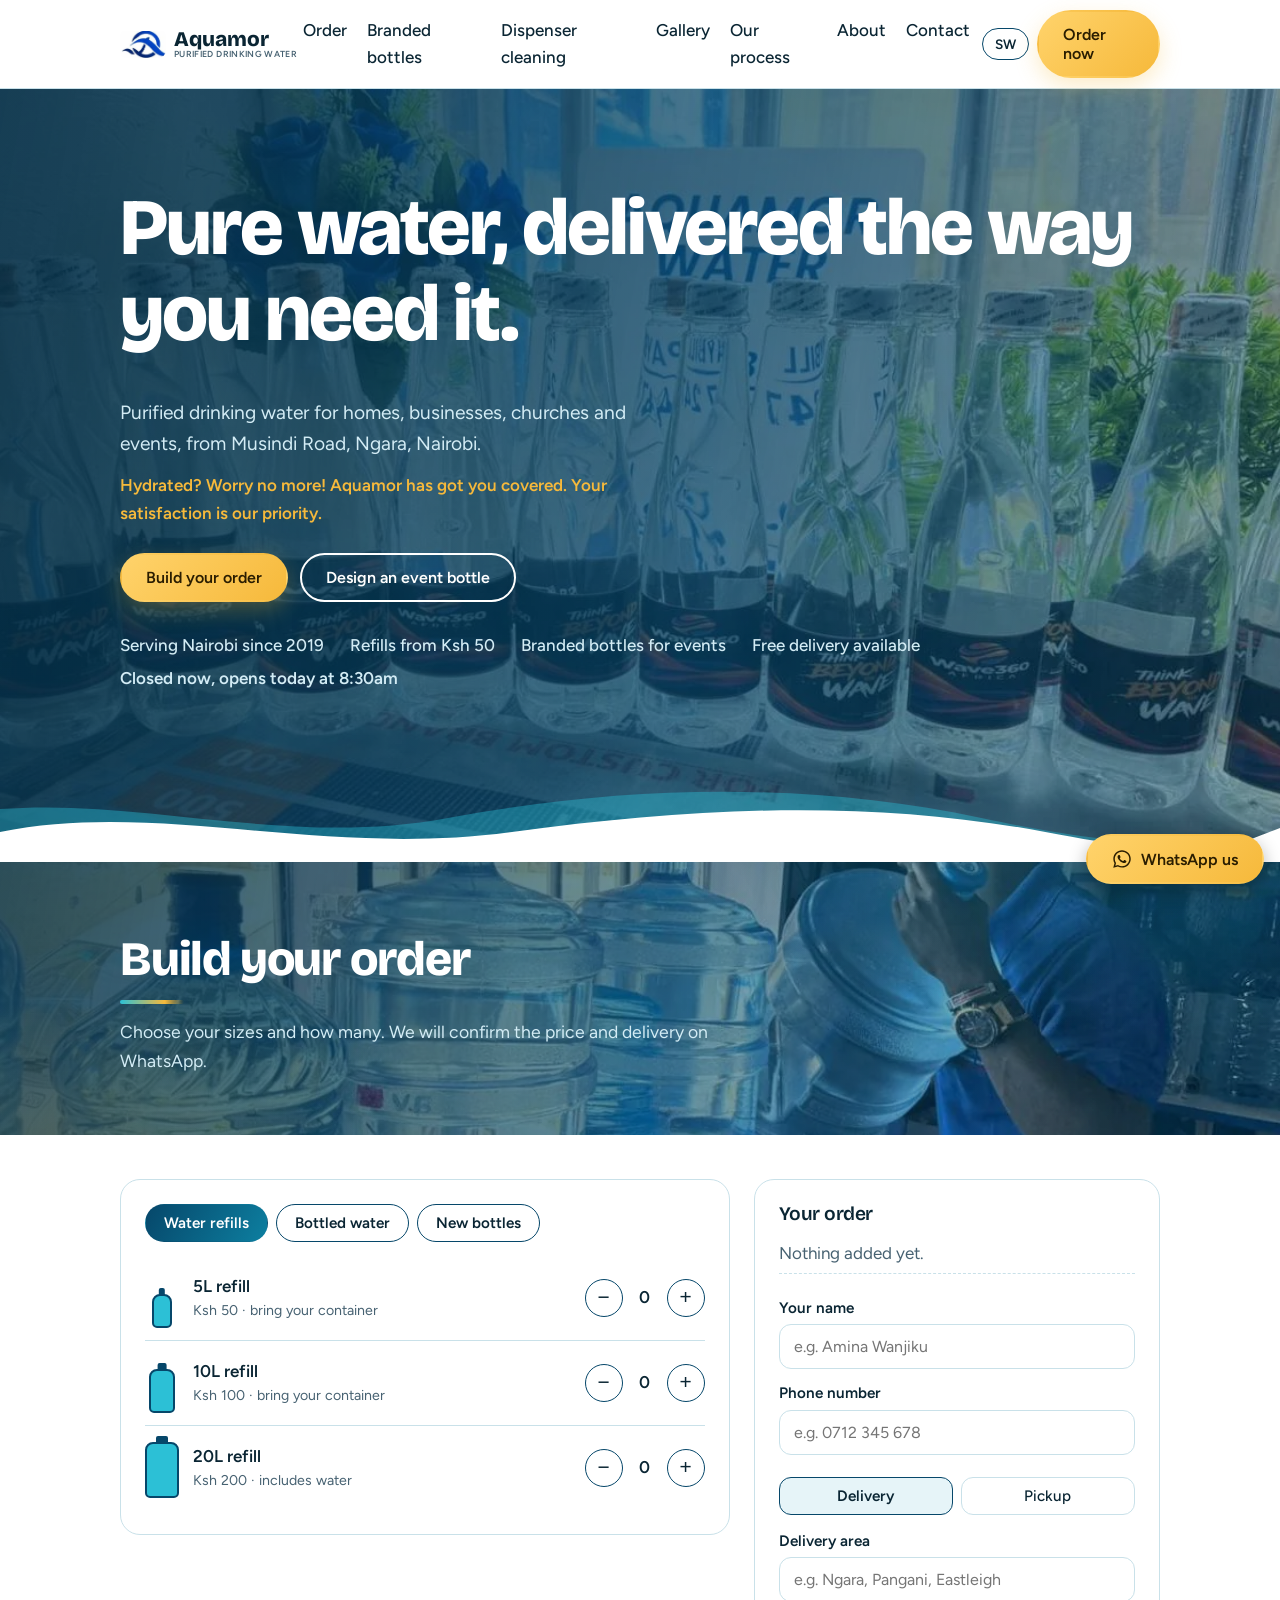
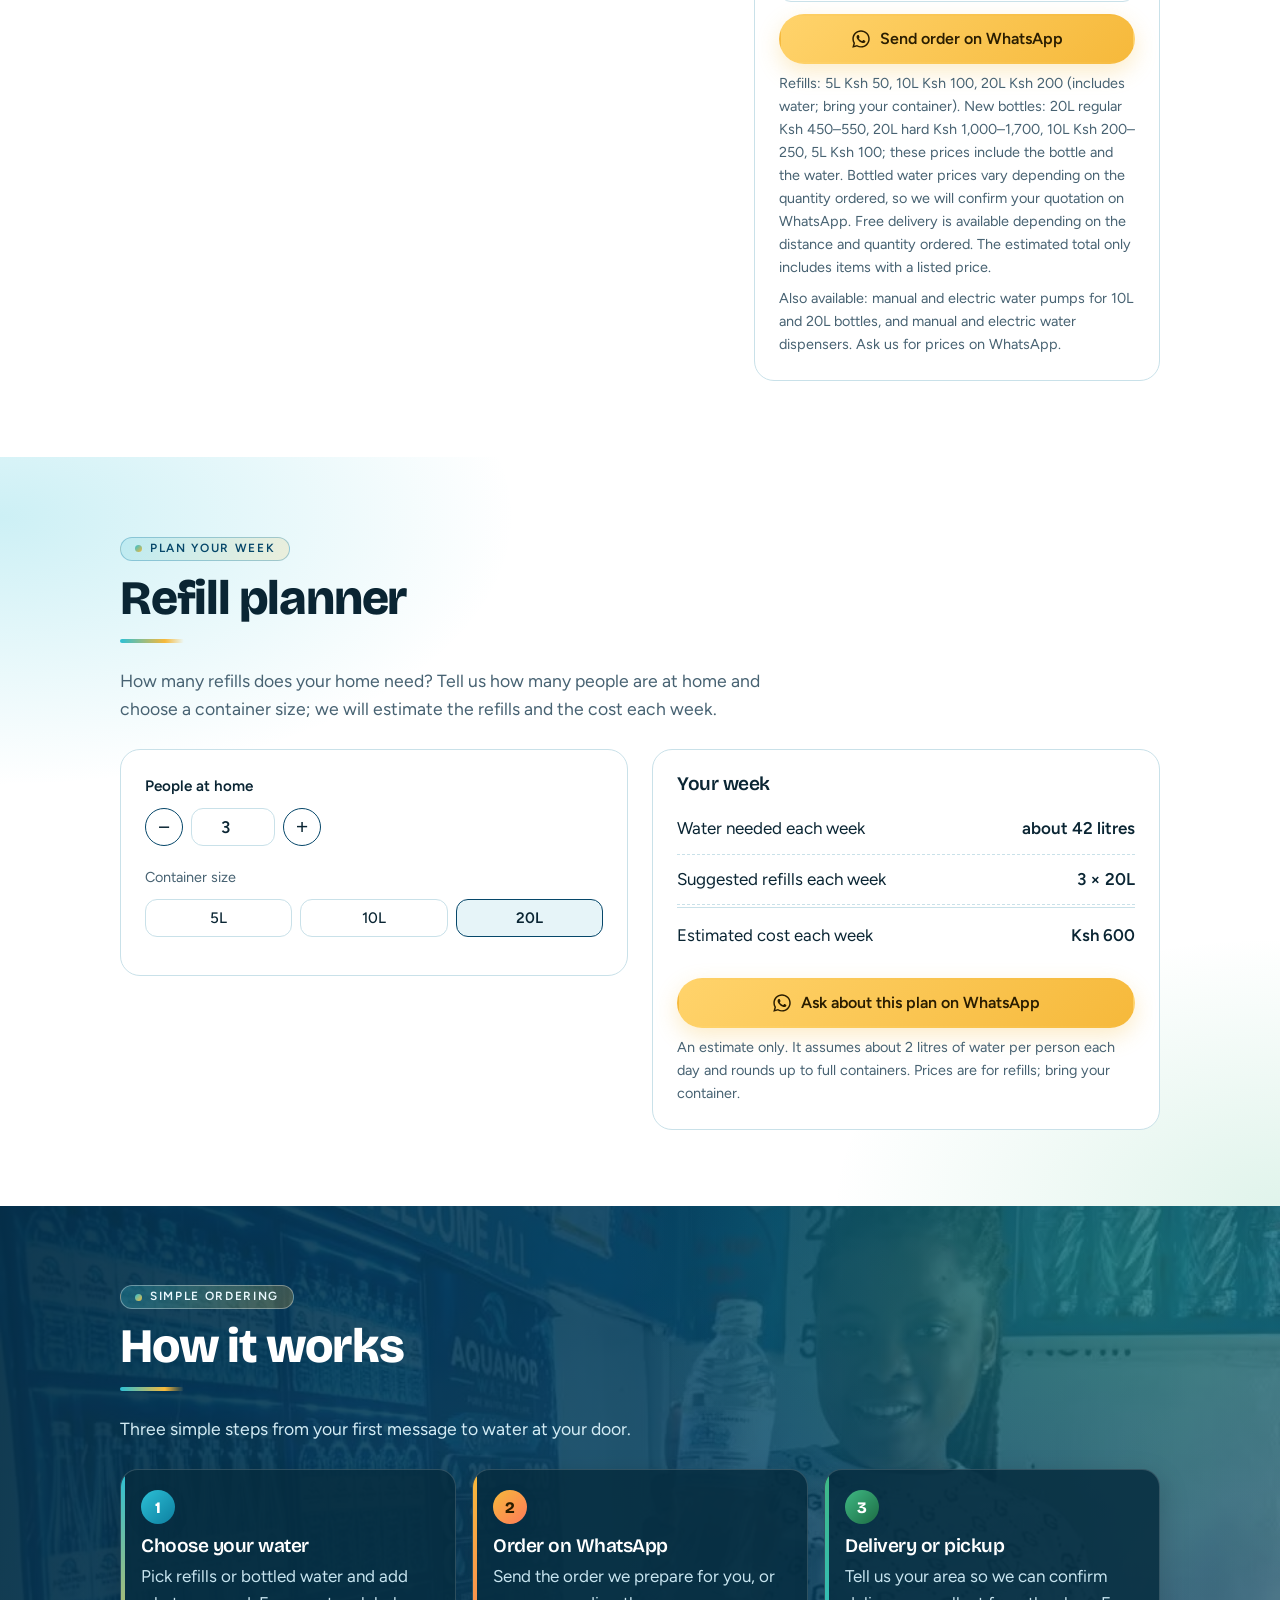
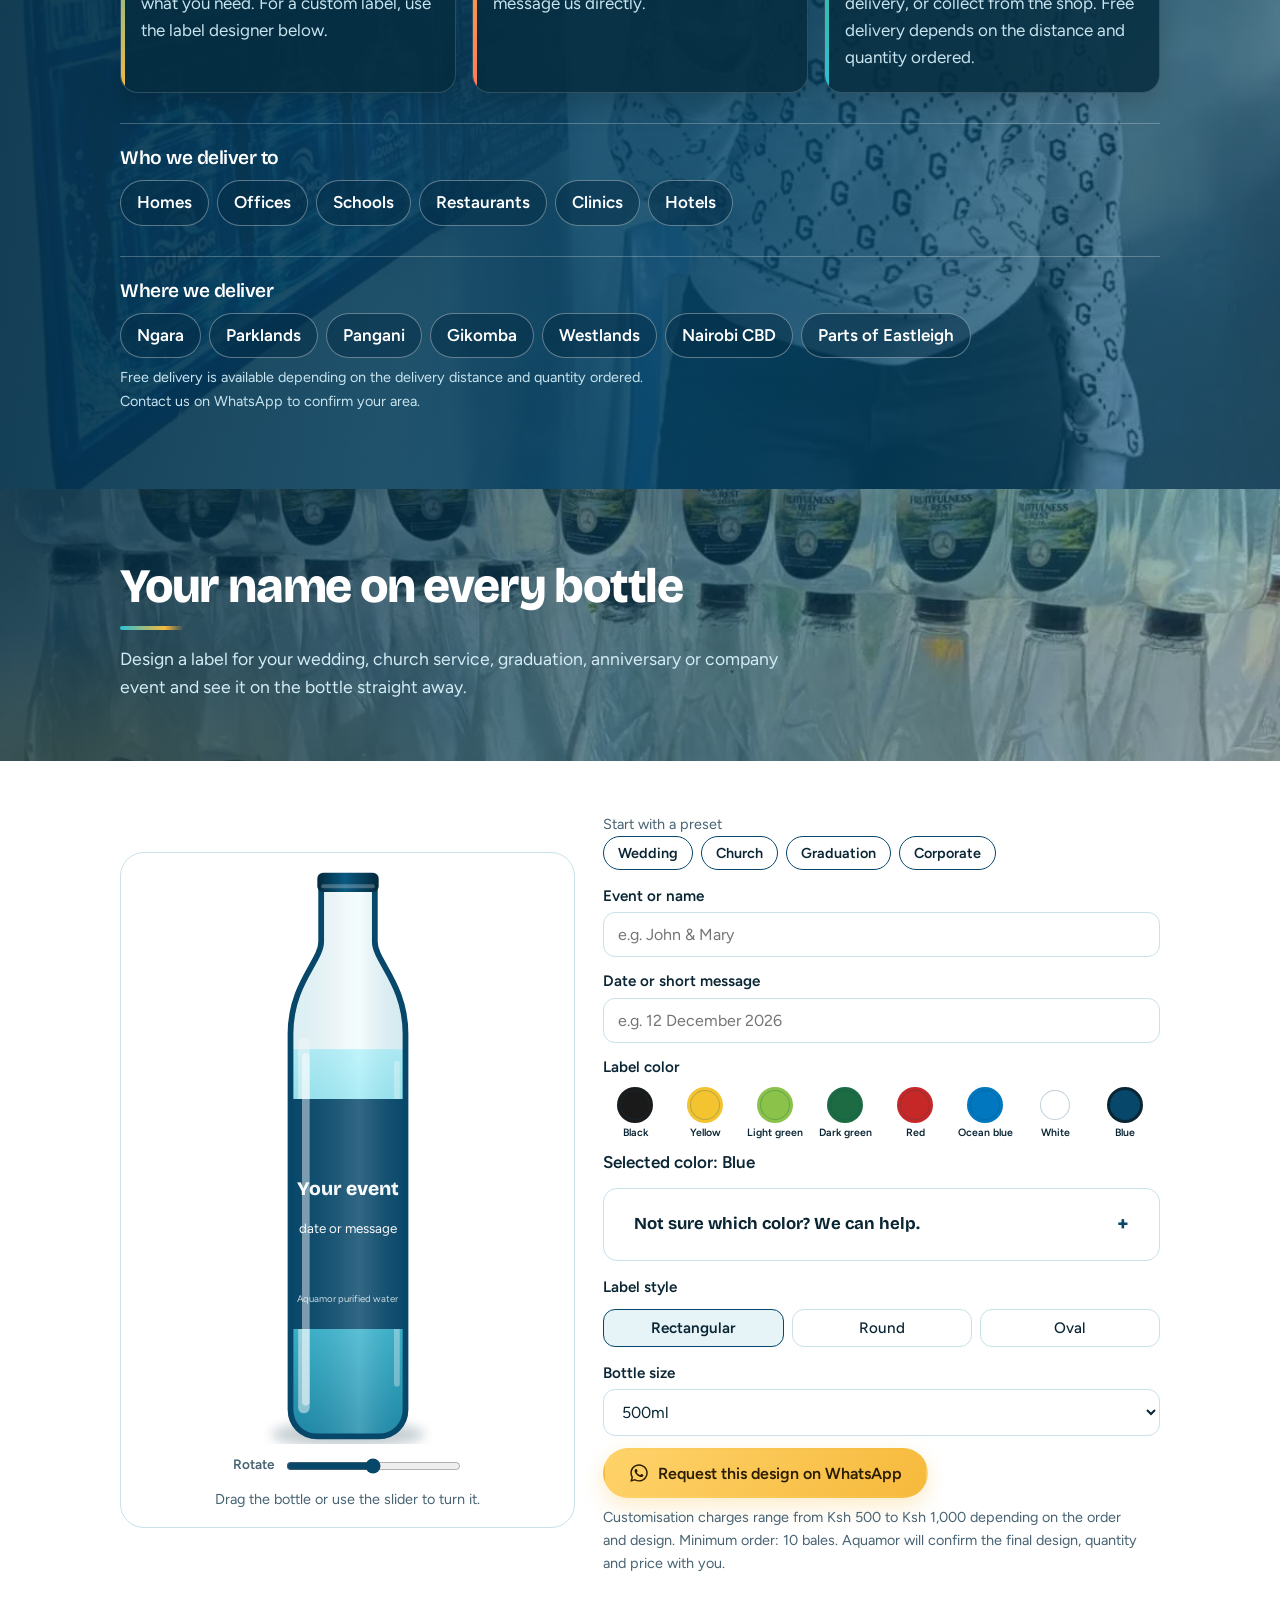
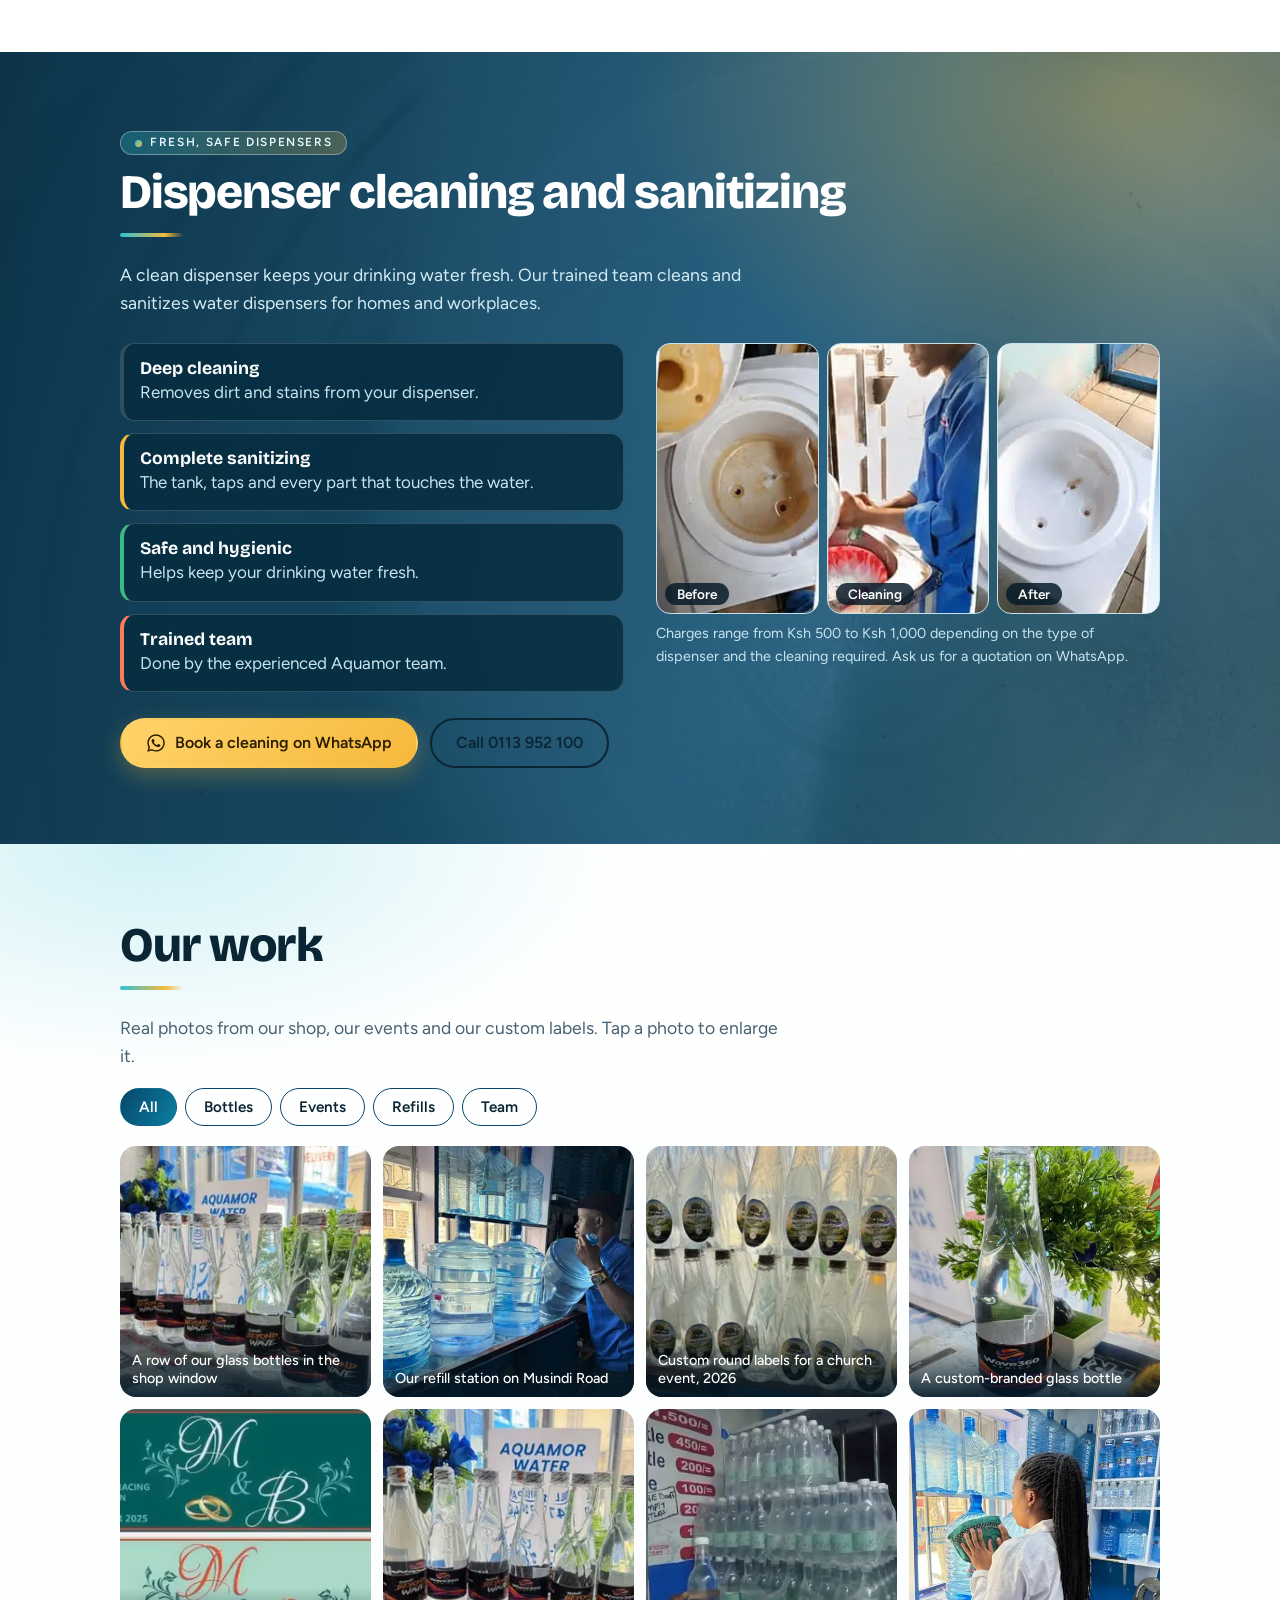
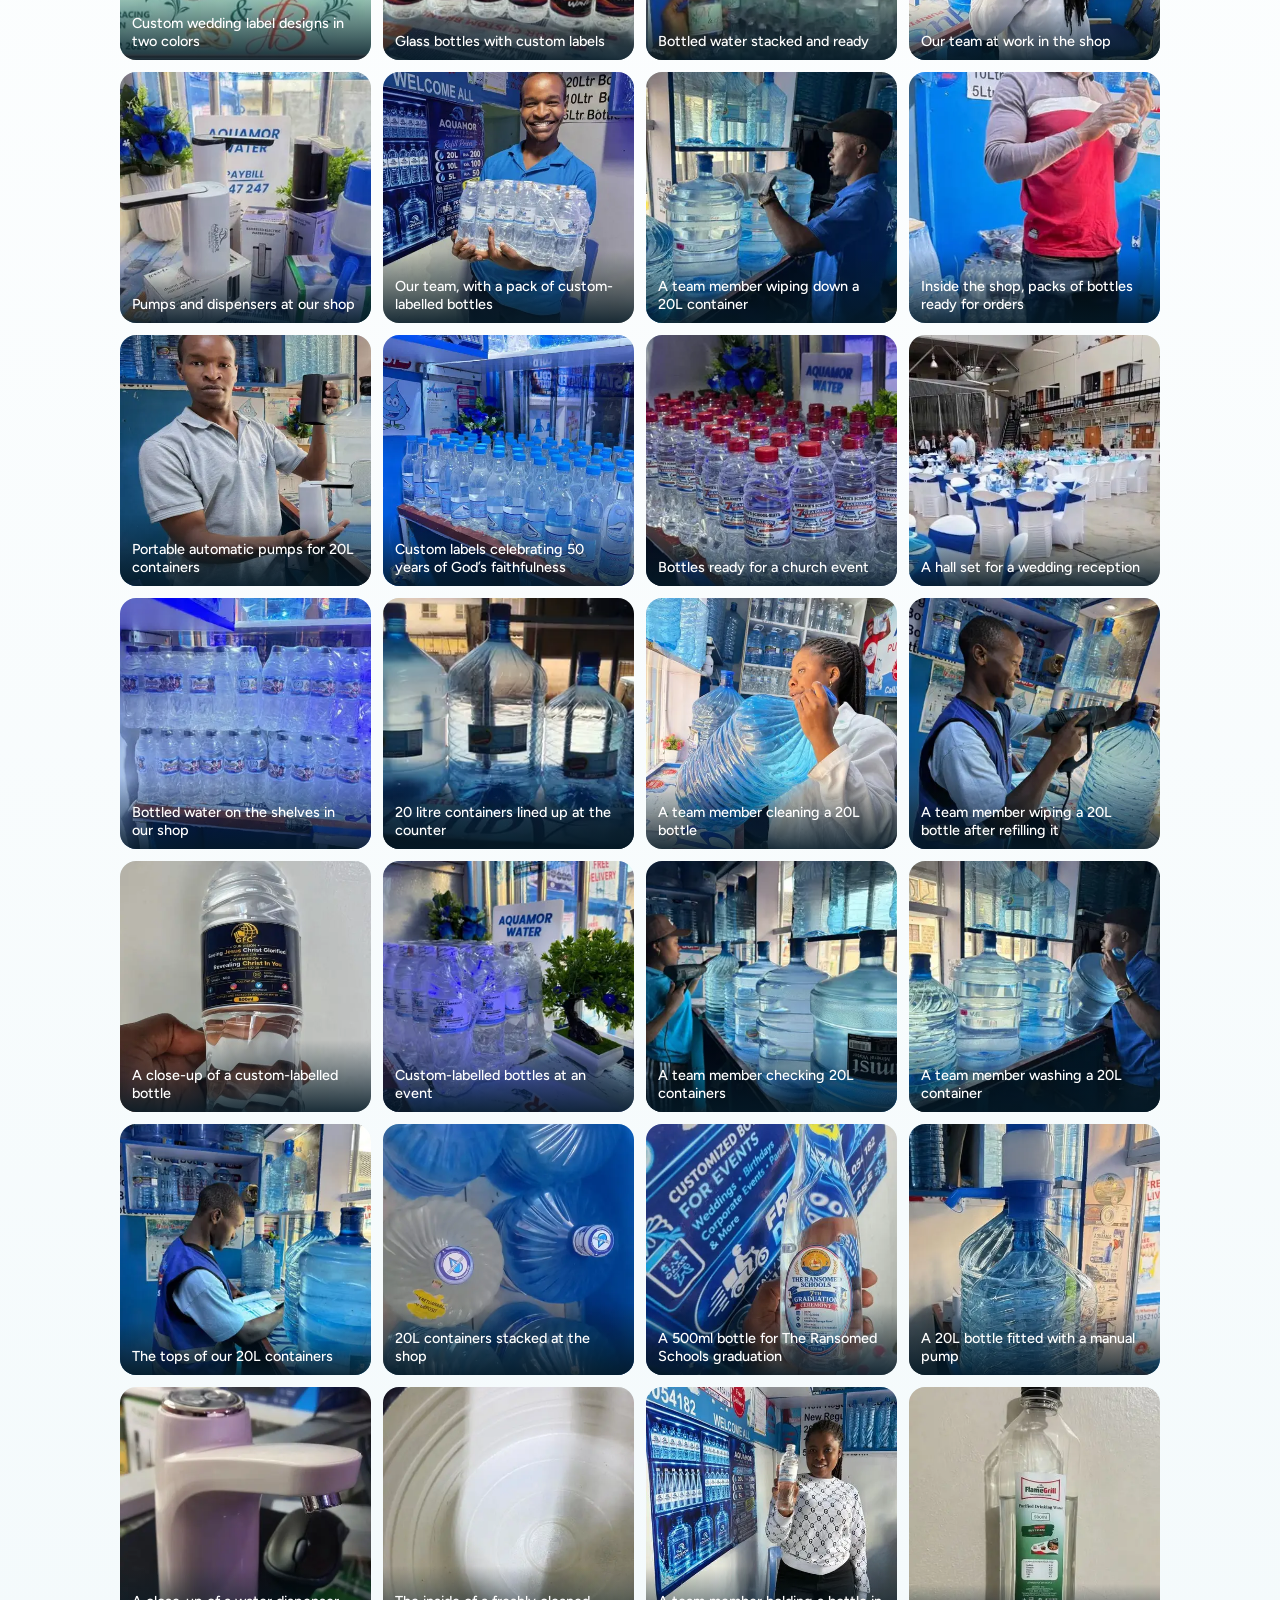
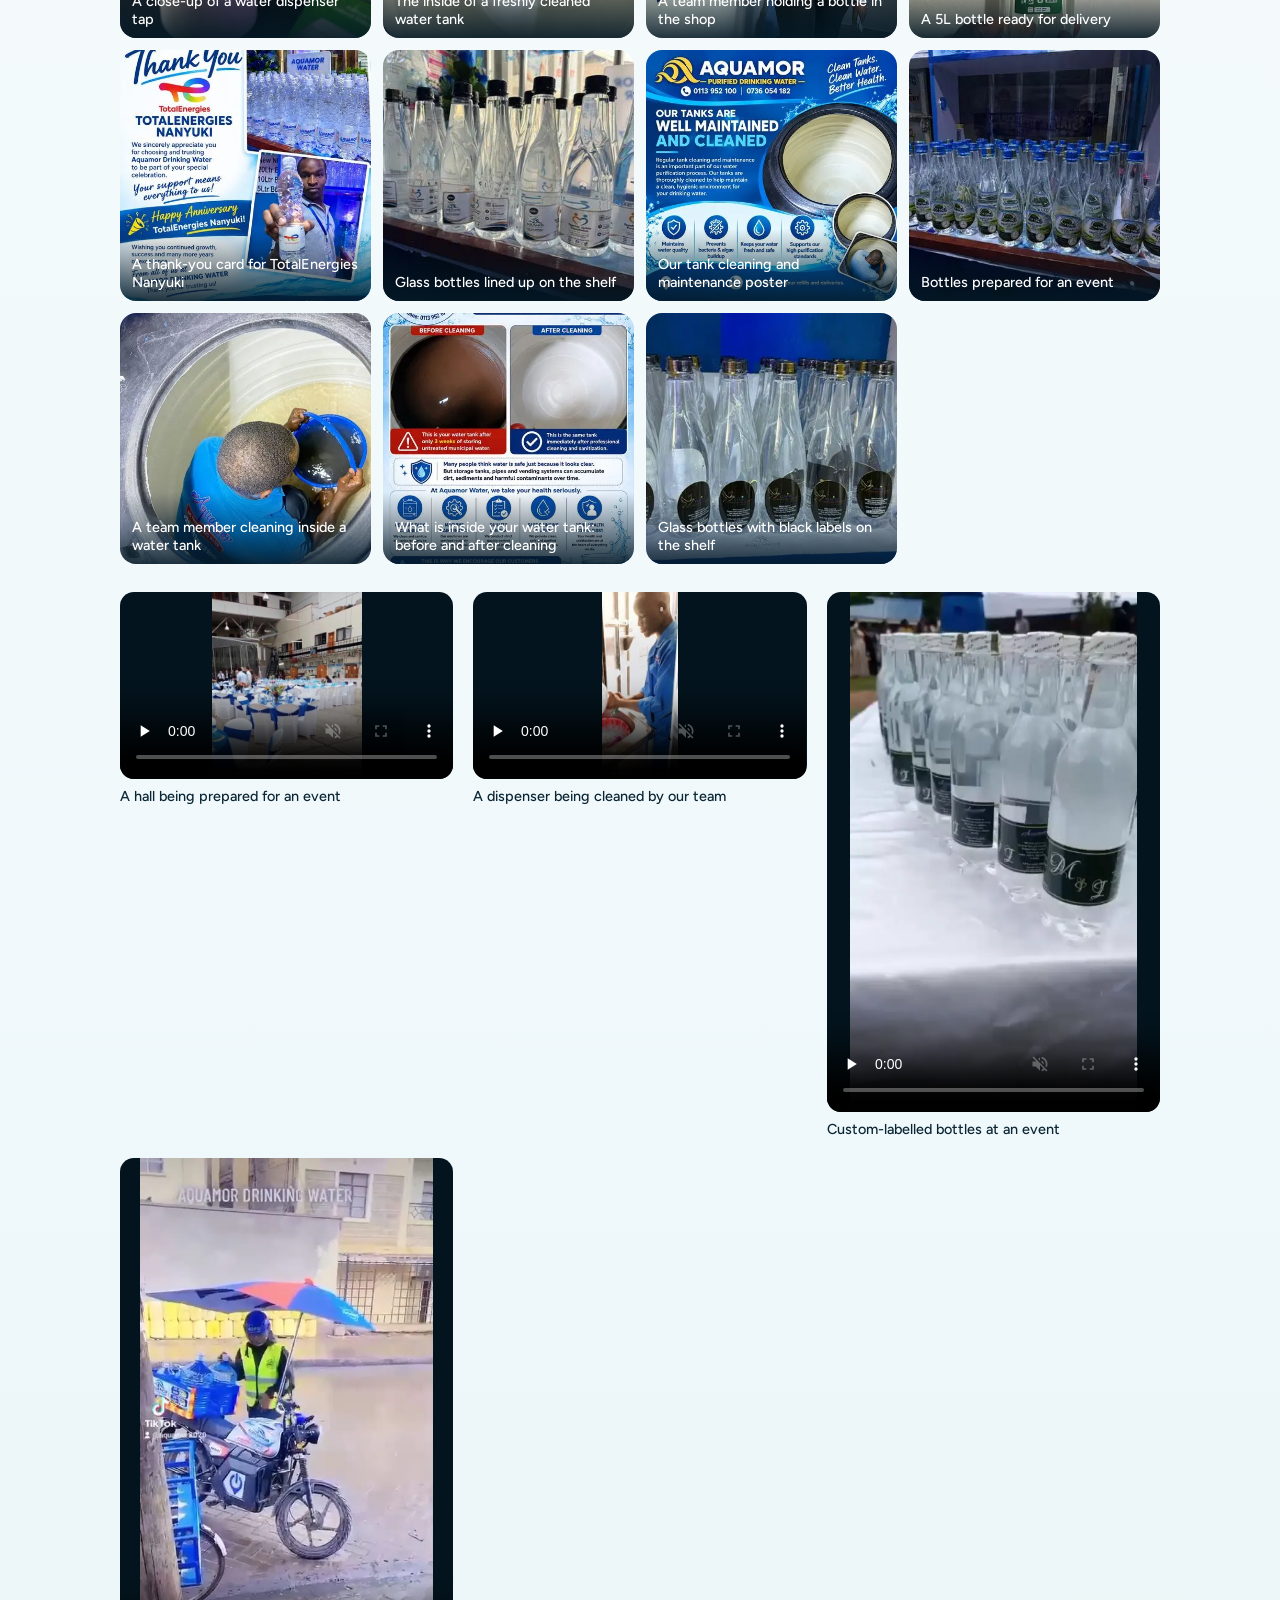
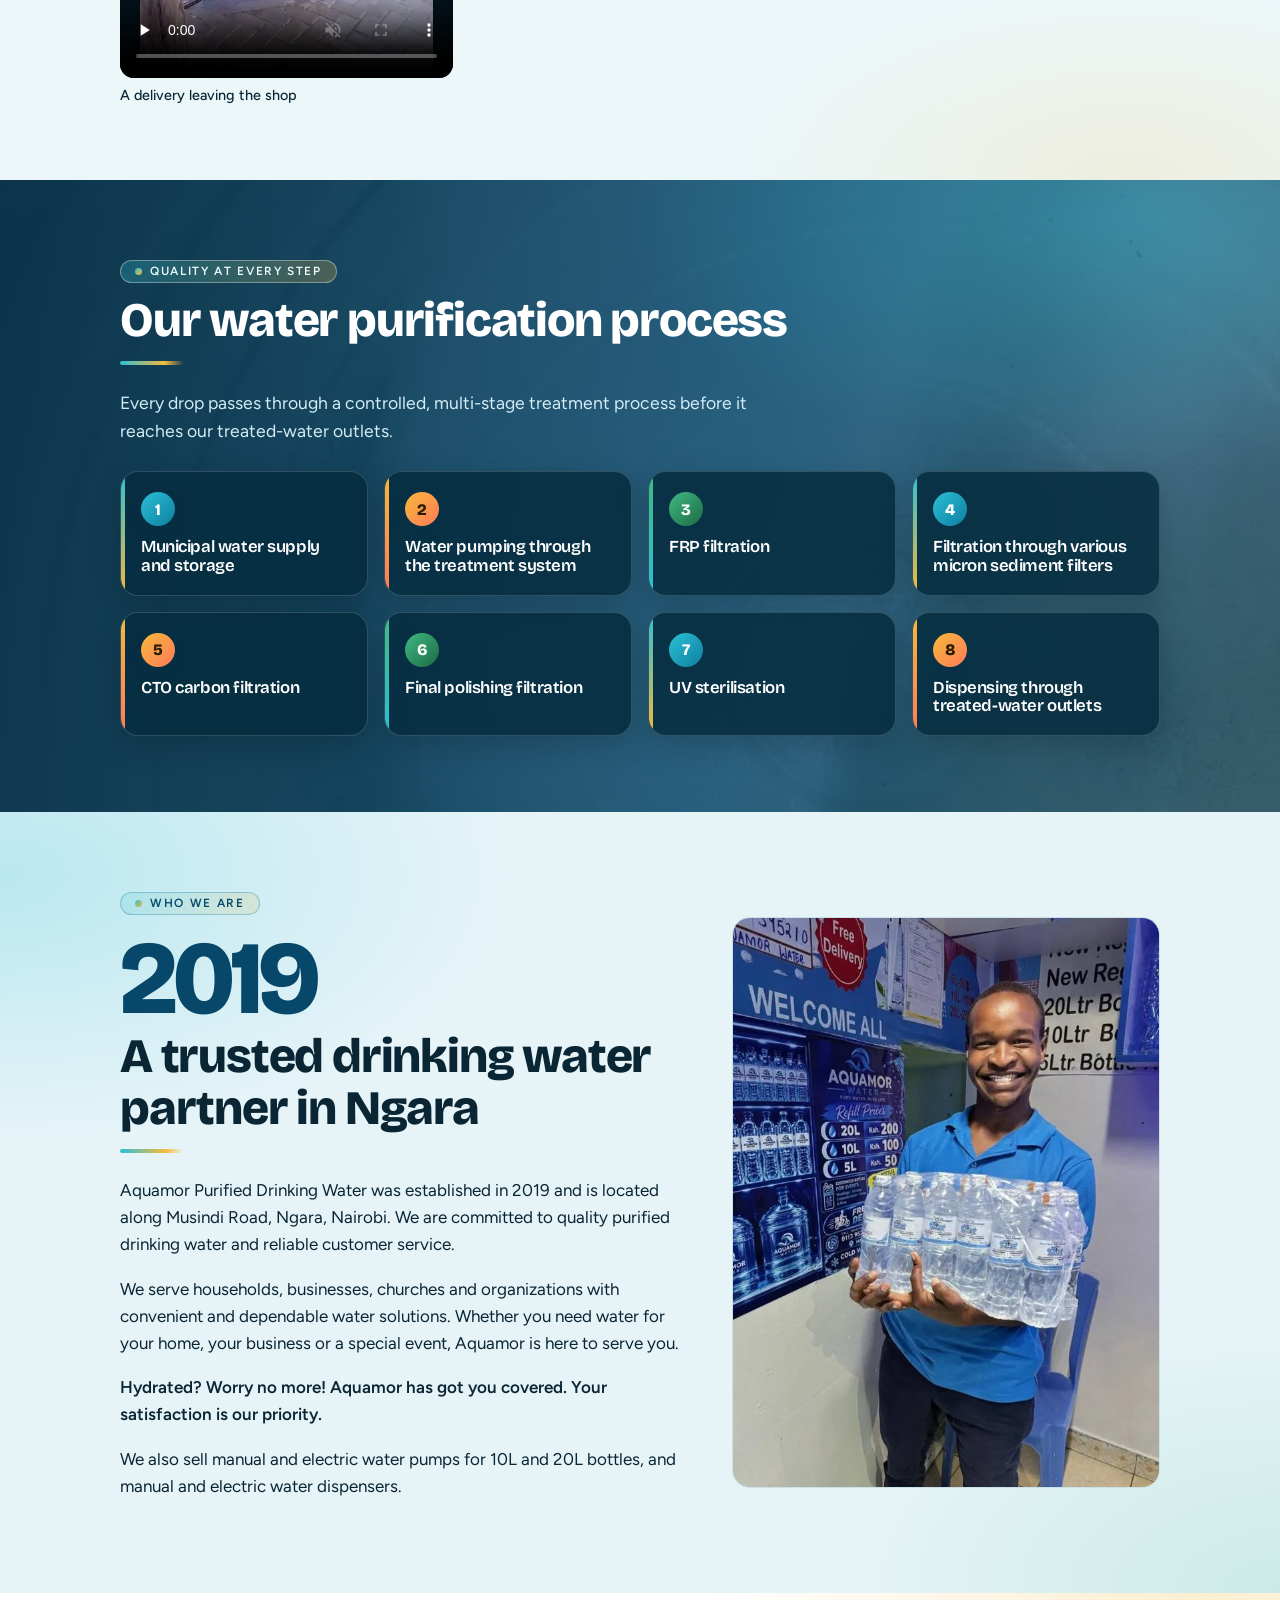
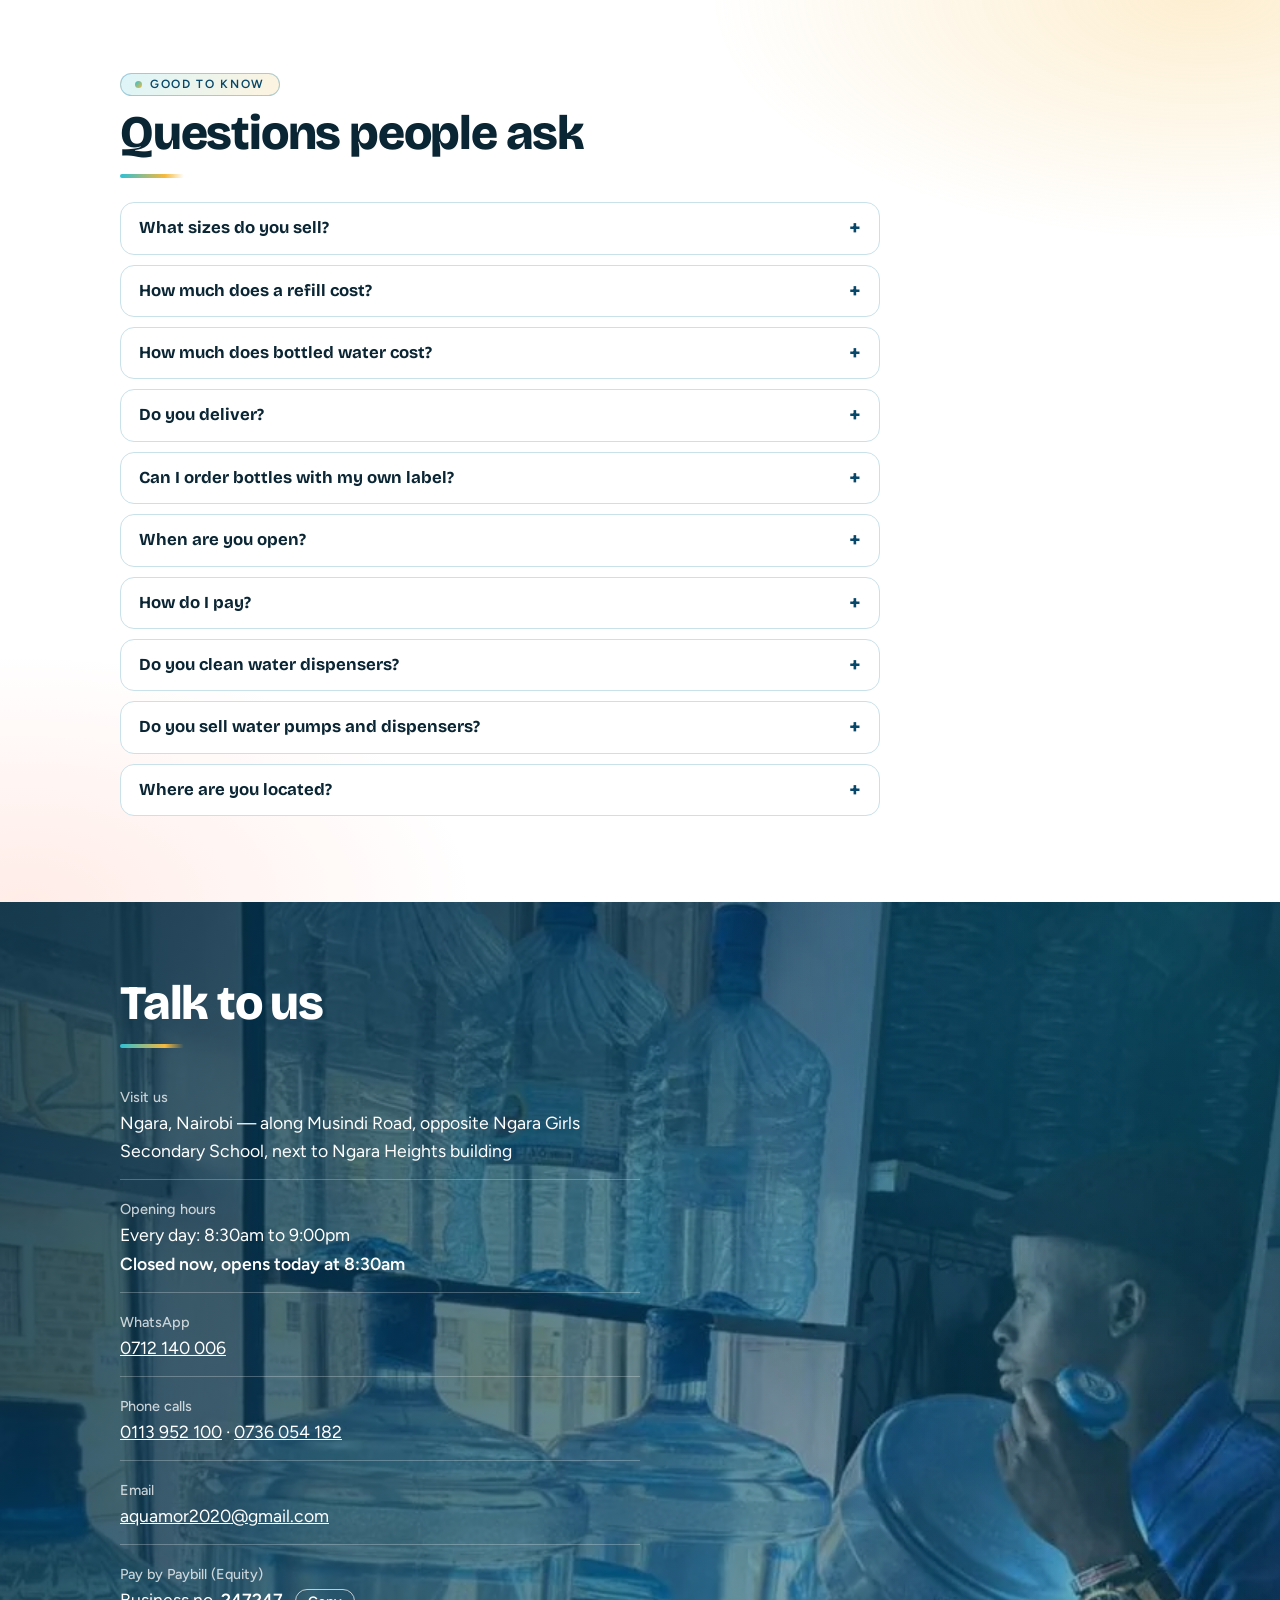
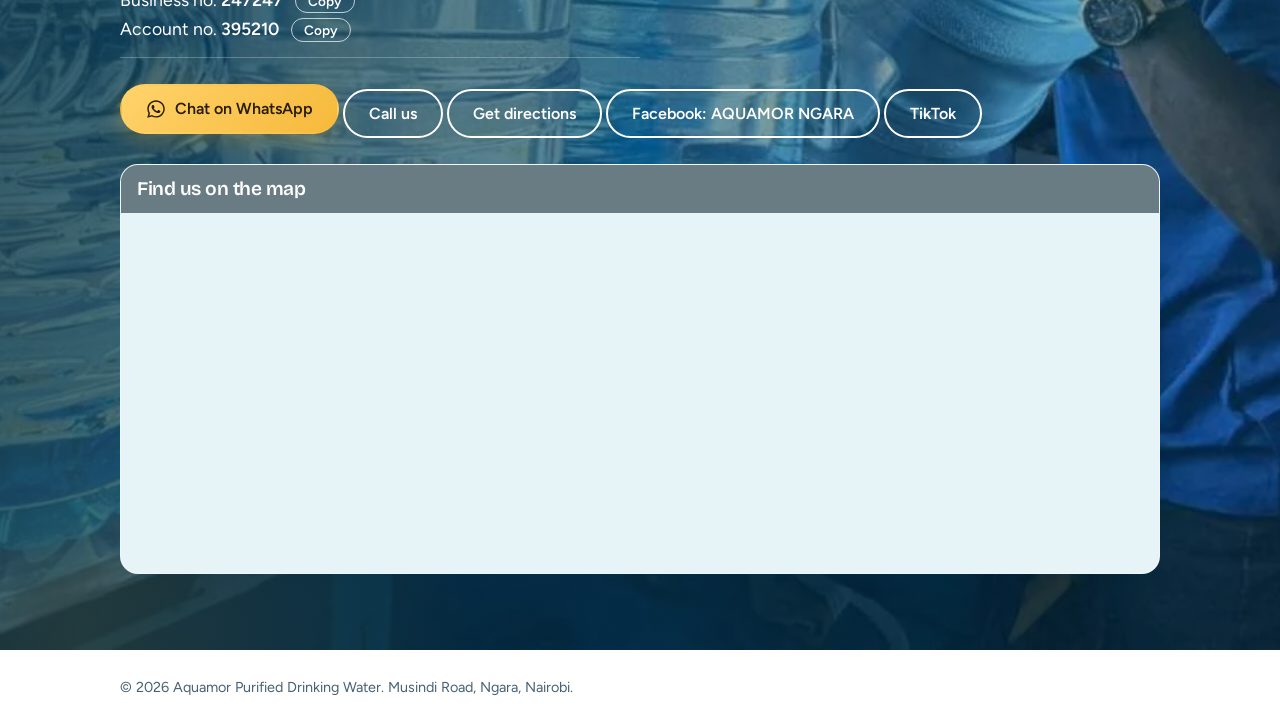
==== commit c768331e: "feat(web): add colour and photo backgrounds across the page - fade background photos every 5 seconds" ====
--- a/web/index.html
+++ b/web/index.html
@@ -173,6 +173,7 @@
 </head>
 <body>
 
+<div class="scrollbar" aria-hidden="true"><span id="scrollFill"></span></div>
 <a class="skip" href="#top">Skip to content</a>
 <header class="top">
   <div class="nav">
@@ -254,8 +255,9 @@
   </div>
 </section>
 
-<section id="planner">
+<section id="planner" class="tinted tint-aqua">
   <div class="wrap">
+    <p class="eyebrow">Plan your week</p>
     <h2>Refill planner</h2>
     <p class="lead">How many refills does your home need? Tell us how many people are at home and choose a container size; we will estimate the refills and the cost each week.</p>
     <div class="plan">
@@ -288,8 +290,10 @@
   </div>
 </section>
 
-<section id="how" class="how">
+<section id="how" class="how withbg withbg--leaf">
+  <div class="bg" aria-hidden="true"><picture class="on"><source type="image/webp" srcset="assets/img/shopTeam-480.webp 480w, assets/img/shopTeam-800.webp 800w, assets/img/shopTeam.webp 960w" sizes="100vw"><img src="assets/img/shopTeam.jpg" srcset="assets/img/shopTeam-480.jpg 480w, assets/img/shopTeam-800.jpg 800w, assets/img/shopTeam.jpg 960w" sizes="100vw" alt="" width="960" height="1280" loading="lazy" fetchpriority="low" decoding="async"></picture><picture><source type="image/webp" data-srcset="assets/img/bottleRowTable-480.webp 480w, assets/img/bottleRowTable-800.webp 800w, assets/img/bottleRowTable.webp 1200w" sizes="100vw"><img data-src="assets/img/bottleRowTable.jpg" data-srcset="assets/img/bottleRowTable-480.jpg 480w, assets/img/bottleRowTable-800.jpg 800w, assets/img/bottleRowTable.jpg 1200w" sizes="100vw" alt="" width="1200" height="900" loading="lazy" fetchpriority="low" decoding="async"></picture><picture><source type="image/webp" data-srcset="assets/img/refill-480.webp 480w, assets/img/refill-800.webp 800w, assets/img/refill.webp 1200w" sizes="100vw"><img data-src="assets/img/refill.jpg" data-srcset="assets/img/refill-480.jpg 480w, assets/img/refill-800.jpg 800w, assets/img/refill.jpg 1200w" sizes="100vw" alt="" width="1200" height="900" loading="lazy" fetchpriority="low" decoding="async"></picture><picture><source type="image/webp" data-srcset="assets/img/glassRow-480.webp 480w, assets/img/glassRow-800.webp 800w, assets/img/glassRow.webp 1200w" sizes="100vw"><img data-src="assets/img/glassRow.jpg" data-srcset="assets/img/glassRow-480.jpg 480w, assets/img/glassRow-800.jpg 800w, assets/img/glassRow.jpg 1200w" sizes="100vw" alt="" width="1200" height="900" loading="lazy" fetchpriority="low" decoding="async"></picture><picture><source type="image/webp" data-srcset="assets/img/glassShelf-480.webp 480w, assets/img/glassShelf-800.webp 800w, assets/img/glassShelf.webp 1200w" sizes="100vw"><img data-src="assets/img/glassShelf.jpg" data-srcset="assets/img/glassShelf-480.jpg 480w, assets/img/glassShelf-800.jpg 800w, assets/img/glassShelf.jpg 1200w" sizes="100vw" alt="" width="1200" height="900" loading="lazy" fetchpriority="low" decoding="async"></picture><picture><source type="image/webp" data-srcset="assets/img/tankCleaning-480.webp 480w, assets/img/tankCleaning-800.webp 800w, assets/img/tankCleaning.webp 1200w" sizes="100vw"><img data-src="assets/img/tankCleaning.jpg" data-srcset="assets/img/tankCleaning-480.jpg 480w, assets/img/tankCleaning-800.jpg 800w, assets/img/tankCleaning.jpg 1200w" sizes="100vw" alt="" width="1200" height="1600" loading="lazy" fetchpriority="low" decoding="async"></picture></div>
   <div class="wrap">
+    <p class="eyebrow">Simple ordering</p>
     <h2>How it works</h2>
     <p class="lead">Three simple steps from your first message to water at your door.</p>
     <ol class="steps">
@@ -441,8 +445,10 @@
   </div>
 </section>
 
-<section id="cleaning" class="foamsec">
+<section id="cleaning" class="withbg withbg--sun">
+  <div class="bg" aria-hidden="true"><picture class="on"><source type="image/webp" srcset="assets/img/tankInterior-480.webp 480w, assets/img/tankInterior-800.webp 800w, assets/img/tankInterior.webp 960w" sizes="100vw"><img src="assets/img/tankInterior.jpg" srcset="assets/img/tankInterior-480.jpg 480w, assets/img/tankInterior-800.jpg 800w, assets/img/tankInterior.jpg 960w" sizes="100vw" alt="" width="960" height="1280" loading="lazy" fetchpriority="low" decoding="async"></picture><picture><source type="image/webp" data-srcset="assets/img/tankCleaning-480.webp 480w, assets/img/tankCleaning-800.webp 800w, assets/img/tankCleaning.webp 1200w" sizes="100vw"><img data-src="assets/img/tankCleaning.jpg" data-srcset="assets/img/tankCleaning-480.jpg 480w, assets/img/tankCleaning-800.jpg 800w, assets/img/tankCleaning.jpg 1200w" sizes="100vw" alt="" width="1200" height="1600" loading="lazy" fetchpriority="low" decoding="async"></picture><picture><source type="image/webp" data-srcset="assets/img/dispenserTap-480.webp 480w, assets/img/dispenserTap-800.webp 800w, assets/img/dispenserTap.webp 1060w" sizes="100vw"><img data-src="assets/img/dispenserTap.jpg" data-srcset="assets/img/dispenserTap-480.jpg 480w, assets/img/dispenserTap-800.jpg 800w, assets/img/dispenserTap.jpg 1060w" sizes="100vw" alt="" width="1060" height="1280" loading="lazy" fetchpriority="low" decoding="async"></picture><picture><source type="image/webp" data-srcset="assets/img/clean-480.webp 480w, assets/img/clean-800.webp 800w, assets/img/clean.webp 1200w" sizes="100vw"><img data-src="assets/img/clean.jpg" data-srcset="assets/img/clean-480.jpg 480w, assets/img/clean-800.jpg 800w, assets/img/clean.jpg 1200w" sizes="100vw" alt="" width="1200" height="900" loading="lazy" fetchpriority="low" decoding="async"></picture><picture><source type="image/webp" data-srcset="assets/img/tankCheck-480.webp 480w, assets/img/tankCheck-800.webp 800w, assets/img/tankCheck.webp 853w" sizes="100vw"><img data-src="assets/img/tankCheck.jpg" data-srcset="assets/img/tankCheck-480.jpg 480w, assets/img/tankCheck-800.jpg 800w, assets/img/tankCheck.jpg 853w" sizes="100vw" alt="" width="853" height="1280" loading="lazy" fetchpriority="low" decoding="async"></picture><picture><source type="image/webp" data-srcset="assets/img/wash-480.webp 480w, assets/img/wash-800.webp 800w, assets/img/wash.webp 1200w" sizes="100vw"><img data-src="assets/img/wash.jpg" data-srcset="assets/img/wash-480.jpg 480w, assets/img/wash-800.jpg 800w, assets/img/wash.jpg 1200w" sizes="100vw" alt="" width="1200" height="900" loading="lazy" fetchpriority="low" decoding="async"></picture></div>
   <div class="wrap">
+    <p class="eyebrow">Fresh, safe dispensers</p>
     <h2>Dispenser cleaning and sanitizing</h2>
     <p class="lead">A clean dispenser keeps your drinking water fresh. Our trained team cleans and sanitizes water dispensers for homes and workplaces.</p>
     <div class="cgrid">
@@ -468,7 +474,7 @@
   </div>
 </section>
 
-<section id="gallery" class="gallery">
+<section id="gallery" class="gallery tinted tint-night">
   <div class="wrap">
     <h2>Our work</h2>
     <p class="lead">Real photos from our shop, our events and our custom labels. Tap a photo to enlarge it.</p>
@@ -663,8 +669,10 @@
       </div>
   </div>
 </section>
-<section id="process" class="process">
+<section id="process" class="process withbg withbg--aqua">
+  <div class="bg" aria-hidden="true"><picture class="on"><source type="image/webp" srcset="assets/img/tankInterior-480.webp 480w, assets/img/tankInterior-800.webp 800w, assets/img/tankInterior.webp 960w" sizes="100vw"><img src="assets/img/tankInterior.jpg" srcset="assets/img/tankInterior-480.jpg 480w, assets/img/tankInterior-800.jpg 800w, assets/img/tankInterior.jpg 960w" sizes="100vw" alt="" width="960" height="1280" loading="lazy" fetchpriority="low" decoding="async"></picture><picture><source type="image/webp" data-srcset="assets/img/tankCleaning-480.webp 480w, assets/img/tankCleaning-800.webp 800w, assets/img/tankCleaning.webp 1200w" sizes="100vw"><img data-src="assets/img/tankCleaning.jpg" data-srcset="assets/img/tankCleaning-480.jpg 480w, assets/img/tankCleaning-800.jpg 800w, assets/img/tankCleaning.jpg 1200w" sizes="100vw" alt="" width="1200" height="1600" loading="lazy" fetchpriority="low" decoding="async"></picture><picture><source type="image/webp" data-srcset="assets/img/tankCare-480.webp 480w, assets/img/tankCare-800.webp 800w, assets/img/tankCare.webp 1200w" sizes="100vw"><img data-src="assets/img/tankCare.jpg" data-srcset="assets/img/tankCare-480.jpg 480w, assets/img/tankCare-800.jpg 800w, assets/img/tankCare.jpg 1200w" sizes="100vw" alt="" width="1200" height="1200" loading="lazy" fetchpriority="low" decoding="async"></picture><picture><source type="image/webp" data-srcset="assets/img/clean-480.webp 480w, assets/img/clean-800.webp 800w, assets/img/clean.webp 1200w" sizes="100vw"><img data-src="assets/img/clean.jpg" data-srcset="assets/img/clean-480.jpg 480w, assets/img/clean-800.jpg 800w, assets/img/clean.jpg 1200w" sizes="100vw" alt="" width="1200" height="900" loading="lazy" fetchpriority="low" decoding="async"></picture><picture><source type="image/webp" data-srcset="assets/img/refill-480.webp 480w, assets/img/refill-800.webp 800w, assets/img/refill.webp 1200w" sizes="100vw"><img data-src="assets/img/refill.jpg" data-srcset="assets/img/refill-480.jpg 480w, assets/img/refill-800.jpg 800w, assets/img/refill.jpg 1200w" sizes="100vw" alt="" width="1200" height="900" loading="lazy" fetchpriority="low" decoding="async"></picture></div>
   <div class="wrap">
+    <p class="eyebrow">Quality at every step</p>
     <h2>Our water purification process</h2>
     <p class="lead">Every drop passes through a controlled, multi-stage treatment process before it reaches our treated-water outlets.</p>
     <ol class="steps processsteps">
@@ -701,9 +709,10 @@
   </form>
 </dialog>
 
-<section id="about" class="about">
+<section id="about" class="about tinted tint-aqua">
   <div class="wrap aboutgrid">
     <div>
+    <p class="eyebrow">Who we are</p>
     <p class="stat">2019</p>
     <h2>A trusted drinking water partner in Ngara</h2>
     <p>Aquamor Purified Drinking Water was established in 2019 and is located along Musindi Road, Ngara, Nairobi. We are committed to quality purified drinking water and reliable customer service.</p>
@@ -718,8 +727,9 @@
 <section id="reviews" hidden>
   <div class="wrap"><h2>What customers say</h2><div class="revs" id="revList"></div></div>
 </section>
-<section id="faq">
+<section id="faq" class="tinted tint-sun">
   <div class="wrap">
+    <p class="eyebrow">Good to know</p>
     <h2>Questions people ask</h2>
     <details><summary>What sizes do you sell?</summary><p>We refill 5L, 10L and 20L containers. We also sell bottled drinking water in 200ml, 300ml, 500ml, 1L, 1.5L, 2L, 3L, 5L, 10L and 20L bottles.</p></details>
     <details><summary>How much does a refill cost?</summary><p>A 5L refill is Ksh 50, a 10L refill is Ksh 100 and a 20L refill is Ksh 200. A refill includes the water; bring your container.</p></details>
--- a/web/css/styles.css
+++ b/web/css/styles.css
@@ -4,6 +4,7 @@
 :root{
   --ink:#0a2533; --muted:#476272; --bg:#ffffff; --foam:#e6f4f8; --deep:#06476a; --deeper:#042f47; --aqua:#2cc0d6;
   --sun:#f6b93b; --on-sun:#2a1d00; --line:#c9e1e9; --card:#ffffff; --on-deep:#ffffff;
+  --coral:#ff7a59; --leaf:#3fb984;
   box-sizing:border-box;
 }
 @media (prefers-color-scheme: dark){
@@ -46,9 +47,9 @@
 .skip{position:absolute;left:12px;top:-60px;z-index:50;background:var(--sun);color:var(--on-sun);padding:10px 16px;border-radius:0 0 10px 10px;font-weight:600;text-decoration:none;transition:top .15s}
 .skip:focus{top:0}
 main:focus{outline:none}
-.btn{display:inline-block;padding:13px 24px;border-radius:999px;font:600 1rem "Figtree",sans-serif;text-decoration:none;border:2px solid transparent;cursor:pointer}
-.btn-sun{background:var(--sun);color:var(--on-sun)}
-.btn-sun:hover{filter:brightness(1.07)}
+.btn{display:inline-block;padding:13px 24px;border-radius:999px;font:600 1rem "Figtree",sans-serif;text-decoration:none;border:2px solid transparent;cursor:pointer;transition:transform .2s ease,box-shadow .2s ease,filter .2s ease}
+.btn-sun{background:linear-gradient(135deg,#ffd36b,var(--sun));color:var(--on-sun);box-shadow:0 8px 22px rgba(246,185,59,.28)}
+.btn-sun:hover{transform:translateY(-1px);box-shadow:0 12px 26px rgba(246,185,59,.36)}
 .btn-line{border-color:currentColor;background:transparent;color:inherit}
 .btn-line:hover{background:rgba(255,255,255,.12)}
 
@@ -60,18 +61,71 @@
 .wave path{fill:var(--bg)}
 .wave .back{fill:var(--aqua);opacity:.4;animation:drift 8s ease-in-out infinite alternate}
 @keyframes drift{to{transform:translateX(-50px)}}
-@media(prefers-reduced-motion:reduce){.wave .back{animation:none}html{scroll-behavior:auto}}
+@media(prefers-reduced-motion:reduce){.wave .back{animation:none}html{scroll-behavior:auto}.btn,.steps li,.points li,.g,.chips li,details{transition:none!important}}
 
 .hero .wrap{display:grid;grid-template-columns:1fr;gap:20px;align-items:center;padding-top:96px;padding-bottom:70px;position:relative;z-index:2}
 .hero::before{content:"";position:absolute;inset:0;z-index:1;background:linear-gradient(100deg,rgba(4,47,71,.9) 0%,rgba(6,71,106,.72) 55%,rgba(6,71,106,.45) 100%)}
 .wave{position:relative;z-index:2}
 .bg{position:absolute;inset:0;z-index:0}
-.bg picture{position:absolute;inset:0;display:block;opacity:0;transition:opacity 1.6s ease}
+.bg picture{position:absolute;inset:0;display:block;opacity:0;transition:opacity 1.2s ease}
 .bg picture.on{opacity:1}
 .bg img{width:100%;height:100%;object-fit:cover;display:block}
+/* Colour rhythm: tinted sections between the photo bands so the page does not
+   stay one flat colour. The glows are decorative only. */
+.tinted{position:relative;overflow:hidden;background:var(--bg)}
+.tinted::before{content:"";position:absolute;inset:0;z-index:0;pointer-events:none;background:
+  radial-gradient(46rem 22rem at 4% 0%,rgba(44,192,214,.20),transparent 70%),
+  radial-gradient(38rem 20rem at 98% 92%,rgba(246,185,59,.16),transparent 70%)}
+.tinted>.wrap{position:relative;z-index:1}
+.tint-aqua::before{background:
+  radial-gradient(46rem 24rem at 0% 8%,rgba(44,192,214,.24),transparent 70%),
+  radial-gradient(40rem 24rem at 100% 100%,rgba(63,185,132,.16),transparent 70%)}
+.tint-sun::before{background:
+  radial-gradient(44rem 22rem at 94% 0%,rgba(246,185,59,.24),transparent 70%),
+  radial-gradient(40rem 22rem at 2% 100%,rgba(255,122,89,.14),transparent 70%)}
+.tint-night{background:linear-gradient(180deg,var(--bg),var(--foam) 130%)}
+.tint-night::before{background:
+  radial-gradient(42rem 20rem at 12% 0%,rgba(44,192,214,.22),transparent 70%),
+  radial-gradient(36rem 18rem at 88% 100%,rgba(246,185,59,.14),transparent 70%)}
+/* Whole sections that sit on fading photos. The overlay keeps the text readable
+   and adds a different colour glow per section. */
+.withbg{position:relative;overflow:hidden;color:#fff;background:var(--deeper)}
+.withbg .bg{z-index:0}
+.withbg::before{content:"";position:absolute;inset:0;z-index:1;background:
+  radial-gradient(60% 60% at 88% 6%,rgba(246,185,59,.22),transparent 65%),
+  linear-gradient(100deg,rgba(4,47,71,.95) 0%,rgba(6,71,106,.84) 58%,rgba(6,71,106,.6) 100%)}
+.withbg--aqua::before{background:
+  radial-gradient(60% 60% at 88% 6%,rgba(44,192,214,.34),transparent 65%),
+  linear-gradient(100deg,rgba(4,47,71,.95) 0%,rgba(6,71,106,.84) 58%,rgba(6,71,106,.6) 100%)}
+.withbg--leaf::before{background:
+  radial-gradient(60% 60% at 88% 6%,rgba(63,185,132,.32),transparent 65%),
+  linear-gradient(100deg,rgba(4,47,71,.95) 0%,rgba(6,71,106,.84) 58%,rgba(6,71,106,.6) 100%)}
+.withbg--sun::before{background:
+  radial-gradient(60% 60% at 88% 6%,rgba(246,185,59,.36),transparent 65%),
+  linear-gradient(100deg,rgba(4,47,71,.95) 0%,rgba(6,71,106,.84) 58%,rgba(6,71,106,.6) 100%)}
+.withbg>.wrap{position:relative;z-index:2}
+.withbg .lead{color:#d3ecf5}
+.withbg .note{color:#c7e4ef}
+.withbg .who{border-top-color:rgba(255,255,255,.25)}
+.withbg .chips li{background:rgba(4,47,71,.55);color:#fff;border-color:rgba(255,255,255,.35)}
+.withbg .steps li{background:rgba(6,45,63,.86);border-color:rgba(255,255,255,.16);color:#fff;box-shadow:0 10px 30px rgba(0,0,0,.18)}
+.withbg .steps p{color:#c7e4ef}
+.withbg .steps h3{color:#fff}
+.withbg .points li{background:rgba(6,45,63,.86);border-color:rgba(255,255,255,.16);color:#fff}
+.withbg .points span{color:#c7e4ef}
+/* Small label above a section heading. */
+.eyebrow{display:inline-flex;align-items:center;gap:8px;margin:0 0 12px;padding:5px 14px;border-radius:999px;
+  background:linear-gradient(120deg,rgba(44,192,214,.16),rgba(246,185,59,.16));
+  border:1px solid rgba(31,126,166,.35);color:var(--deep);
+  font:700 .74rem/1 "Figtree",sans-serif;letter-spacing:.14em;text-transform:uppercase;max-width:none}
+.eyebrow::before{content:"";width:7px;height:7px;border-radius:50%;background:linear-gradient(135deg,var(--aqua),var(--sun))}
+.withbg .eyebrow,.band .eyebrow{color:#eaf9ff;border-color:rgba(255,255,255,.35);background:linear-gradient(120deg,rgba(44,192,214,.28),rgba(246,185,59,.24))}
 .band,.contact{position:relative;overflow:hidden}
 .band{color:#fff;padding:72px 0 60px;background:var(--deeper)}
 .band::before,.contact::before{content:"";position:absolute;inset:0;z-index:1;background:linear-gradient(100deg,rgba(4,47,71,.84) 0%,rgba(6,71,106,.52) 60%,rgba(6,71,106,.3) 100%)}
+.band::after,.contact::after{content:"";position:absolute;inset:0;z-index:1;pointer-events:none;background:
+  radial-gradient(55% 90% at 92% 0%,rgba(44,192,214,.18),transparent 70%),
+  radial-gradient(45% 70% at 6% 100%,rgba(246,185,59,.12),transparent 70%)}
 .band .wrap,.contact .wrap{position:relative;z-index:2}
 .band h2{margin:0 0 .3em}.band .lead{color:#d3ecf5;margin:0}
 section.withband{padding:0 0 76px}
@@ -82,7 +136,8 @@
 .g picture{position:absolute;inset:0;display:block}
 .g img{width:100%;height:100%;object-fit:cover;display:block}
 .g span{position:absolute;left:0;right:0;bottom:0;padding:26px 12px 10px;color:#fff;font:500 .9rem "Figtree",sans-serif;text-align:left;background:linear-gradient(transparent,rgba(4,25,38,.88))}
-.g:hover{filter:brightness(1.06)}.g.hide{display:none}
+.g{transition:transform .3s ease,filter .3s ease,box-shadow .3s ease}
+.g:hover{filter:brightness(1.06);transform:translateY(-2px) scale(1.01);box-shadow:0 16px 34px rgba(4,25,38,.22)}.g.hide{display:none}
 .gallery .tabs{margin:18px 0 0}
 .clips{display:grid;grid-template-columns:repeat(auto-fit,minmax(260px,1fr));gap:20px;margin-top:28px;align-items:start}
 .clip{margin:0}
@@ -102,7 +157,10 @@
 .cgrid{display:grid;grid-template-columns:1fr 1fr;gap:32px;align-items:start;margin-top:26px}
 @media(max-width:820px){.cgrid{grid-template-columns:1fr}}
 .points{list-style:none;margin:0;padding:0;display:grid;gap:12px}
-.points li{padding:14px 16px;border:1.5px solid var(--line);border-radius:14px;background:var(--card)}
+.points li{padding:14px 16px;border:1.5px solid var(--line);border-left:4px solid var(--aqua);border-radius:14px;background:var(--card);transition:transform .2s ease,box-shadow .2s ease}
+.points li:nth-child(2){border-left-color:var(--sun)}
+.points li:nth-child(3){border-left-color:var(--leaf)}
+.points li:nth-child(4){border-left-color:var(--coral)}
 .points b{display:block;font:700 1.1rem "Bricolage Grotesque","Figtree",sans-serif}
 .points span{color:var(--muted)}
 .ba{display:grid;grid-template-columns:repeat(3,1fr);gap:8px}
@@ -116,7 +174,8 @@
 .lang{padding:7px 12px;border-radius:999px;border:1.5px solid var(--deep);background:transparent;color:var(--ink);font:600 .85rem "Figtree",sans-serif;cursor:pointer}
 .lang:hover{background:var(--foam)}
 .navr{display:flex;align-items:center;gap:8px}
-details{border:1.5px solid var(--line);border-radius:14px;background:var(--card);margin:0 0 10px;max-width:760px}
+details{border:1.5px solid var(--line);border-radius:14px;background:var(--card);margin:0 0 10px;max-width:760px;transition:border-color .2s ease,box-shadow .2s ease}
+details[open]{border-color:var(--aqua);box-shadow:0 10px 26px rgba(44,192,214,.12)}
 summary{cursor:pointer;padding:14px 18px;font:700 1.05rem "Bricolage Grotesque","Figtree",sans-serif;list-style:none;display:flex;justify-content:space-between;gap:12px}
 summary::-webkit-details-marker{display:none}
 summary::after{content:"+";font-size:1.4rem;line-height:1;color:var(--deep)}
@@ -131,7 +190,7 @@
 @media(max-width:820px){.build{grid-template-columns:1fr}}
 .tabs{display:flex;gap:8px;margin-bottom:14px;flex-wrap:wrap}
 .tab{padding:9px 18px;border-radius:999px;border:1.5px solid var(--deep);background:transparent;color:var(--ink);font:600 .95rem "Figtree",sans-serif;cursor:pointer}
-.tab[aria-pressed="true"]{background:var(--deep);color:#fff}
+.tab[aria-pressed="true"]{background:linear-gradient(120deg,var(--deep),#0d7fa0);color:#fff;border-color:transparent}
 .row{display:flex;align-items:center;gap:14px;padding:12px 0;border-bottom:1px solid var(--line)}
 .row:last-child{border-bottom:0}
 .row .pic{width:34px;display:flex;justify-content:center;align-items:flex-end;height:60px}
@@ -168,8 +227,13 @@
 .how{background:var(--foam)}
 .steps{list-style:none;margin:26px 0 0;padding:0;display:grid;grid-template-columns:repeat(3,1fr);gap:16px}
 @media(max-width:820px){.steps{grid-template-columns:1fr}}
-.steps li{background:var(--card);border:1.5px solid var(--line);border-radius:18px;padding:20px}
-.steps .n{display:inline-flex;align-items:center;justify-content:center;width:34px;height:34px;border-radius:50%;background:var(--deep);color:#fff;font:800 1rem "Bricolage Grotesque","Figtree",sans-serif}
+.steps li{position:relative;overflow:hidden;background:var(--card);border:1.5px solid var(--line);border-radius:18px;padding:20px;transition:transform .25s ease,box-shadow .25s ease}
+.steps li::after{content:"";position:absolute;inset:0 auto 0 0;width:4px;background:linear-gradient(180deg,var(--aqua),var(--sun))}
+.steps li:nth-child(3n+2)::after{background:linear-gradient(180deg,var(--sun),var(--coral))}
+.steps li:nth-child(3n)::after{background:linear-gradient(180deg,var(--leaf),var(--aqua))}
+.steps .n{display:inline-flex;align-items:center;justify-content:center;width:34px;height:34px;border-radius:50%;background:linear-gradient(135deg,var(--aqua),#0d7fa0);color:#fff;font:800 1rem "Bricolage Grotesque","Figtree",sans-serif;box-shadow:0 6px 14px rgba(4,47,71,.18)}
+.steps li:nth-child(3n+2) .n{background:linear-gradient(135deg,var(--sun),var(--coral));color:var(--on-sun)}
+.steps li:nth-child(3n) .n{background:linear-gradient(135deg,var(--leaf),#1d6b43)}
 .steps h3{margin:12px 0 6px}
 .steps p{margin:0;color:var(--muted)}
 .processsteps{grid-template-columns:repeat(auto-fit,minmax(220px,1fr))}
@@ -177,7 +241,8 @@
 .who{margin-top:30px;padding-top:24px;border-top:1.5px solid var(--line)}
 .who h3{margin:0 0 12px}
 .chips{list-style:none;margin:0;padding:0;display:flex;flex-wrap:wrap;gap:8px}
-.chips li{padding:8px 16px;border-radius:999px;border:1.5px solid var(--deep);background:var(--card);font-weight:600}
+.chips li{padding:8px 16px;border-radius:999px;border:1.5px solid var(--deep);background:var(--card);font-weight:600;transition:transform .2s ease,border-color .2s ease}
+.chips li:hover{transform:translateY(-2px);border-color:var(--aqua)}
 
 .designer{background:var(--bg)}
 .dgrid{display:grid;grid-template-columns:.9fr 1.1fr;gap:28px;align-items:center}
@@ -278,3 +343,8 @@
   .reveal{opacity:1;transform:none;transition:none}
   section h2.reveal-title::after{transform:none;transition:none}
 }
+
+/* Scroll progress: a slim gradient line above the sticky header. */
+.scrollbar{position:fixed;left:0;right:0;top:0;height:3px;z-index:45;background:transparent;pointer-events:none}
+.scrollbar span{display:block;height:100%;width:0;background:linear-gradient(90deg,var(--aqua),var(--sun) 55%,var(--coral));transition:width .1s linear}
+@media(prefers-reduced-motion:reduce){.scrollbar span{transition:none}}
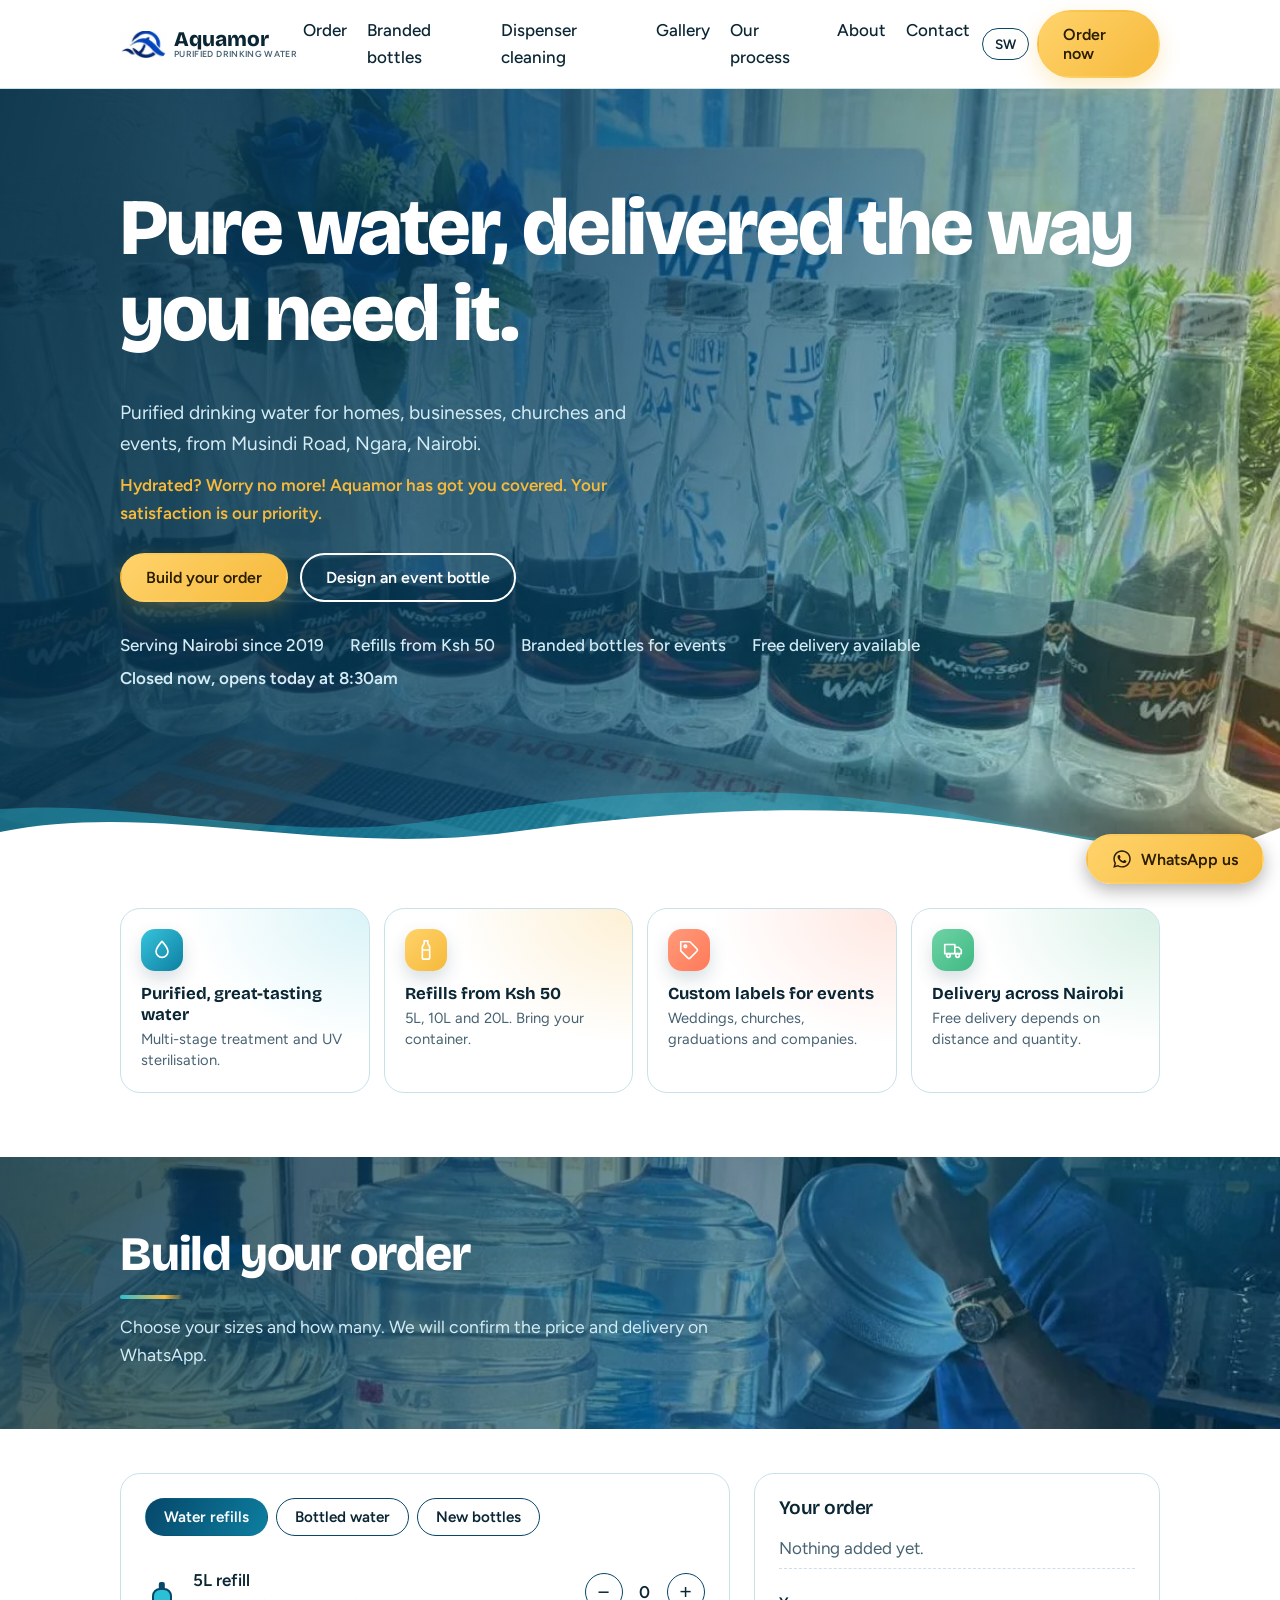
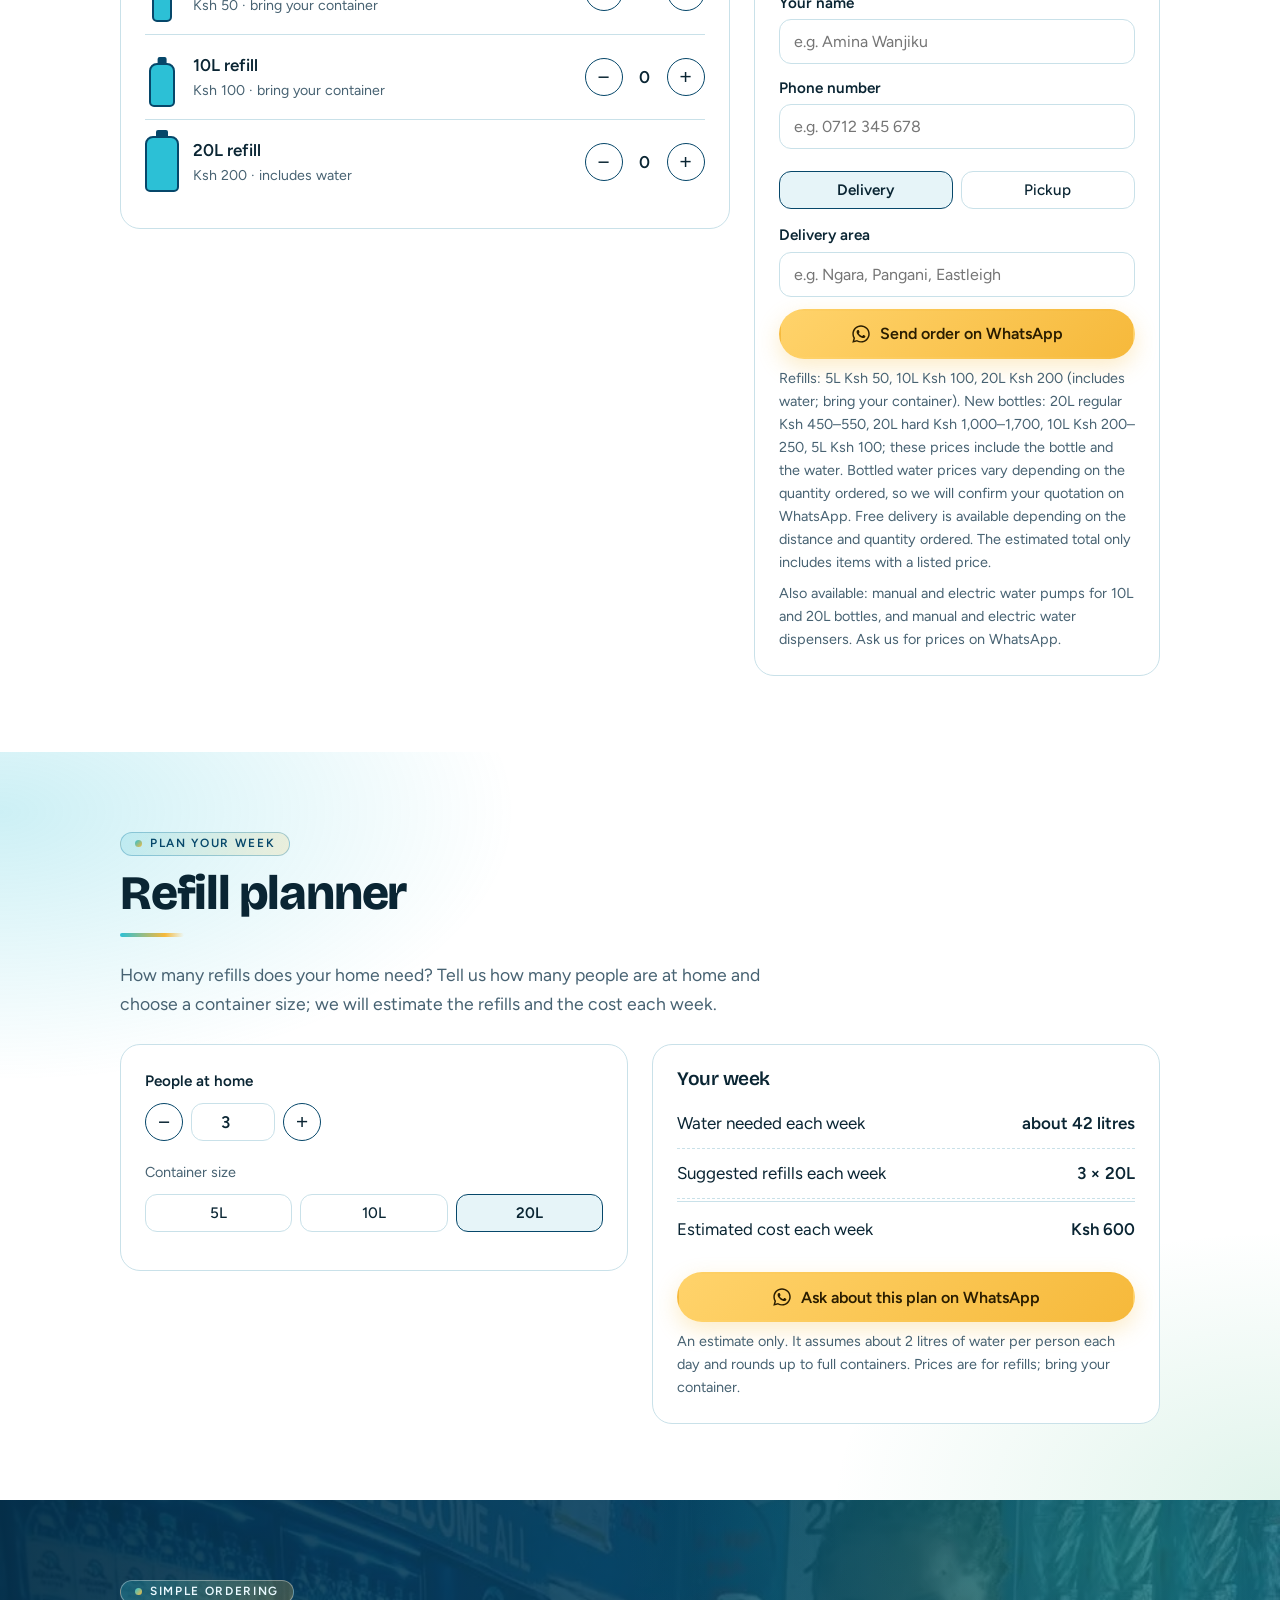
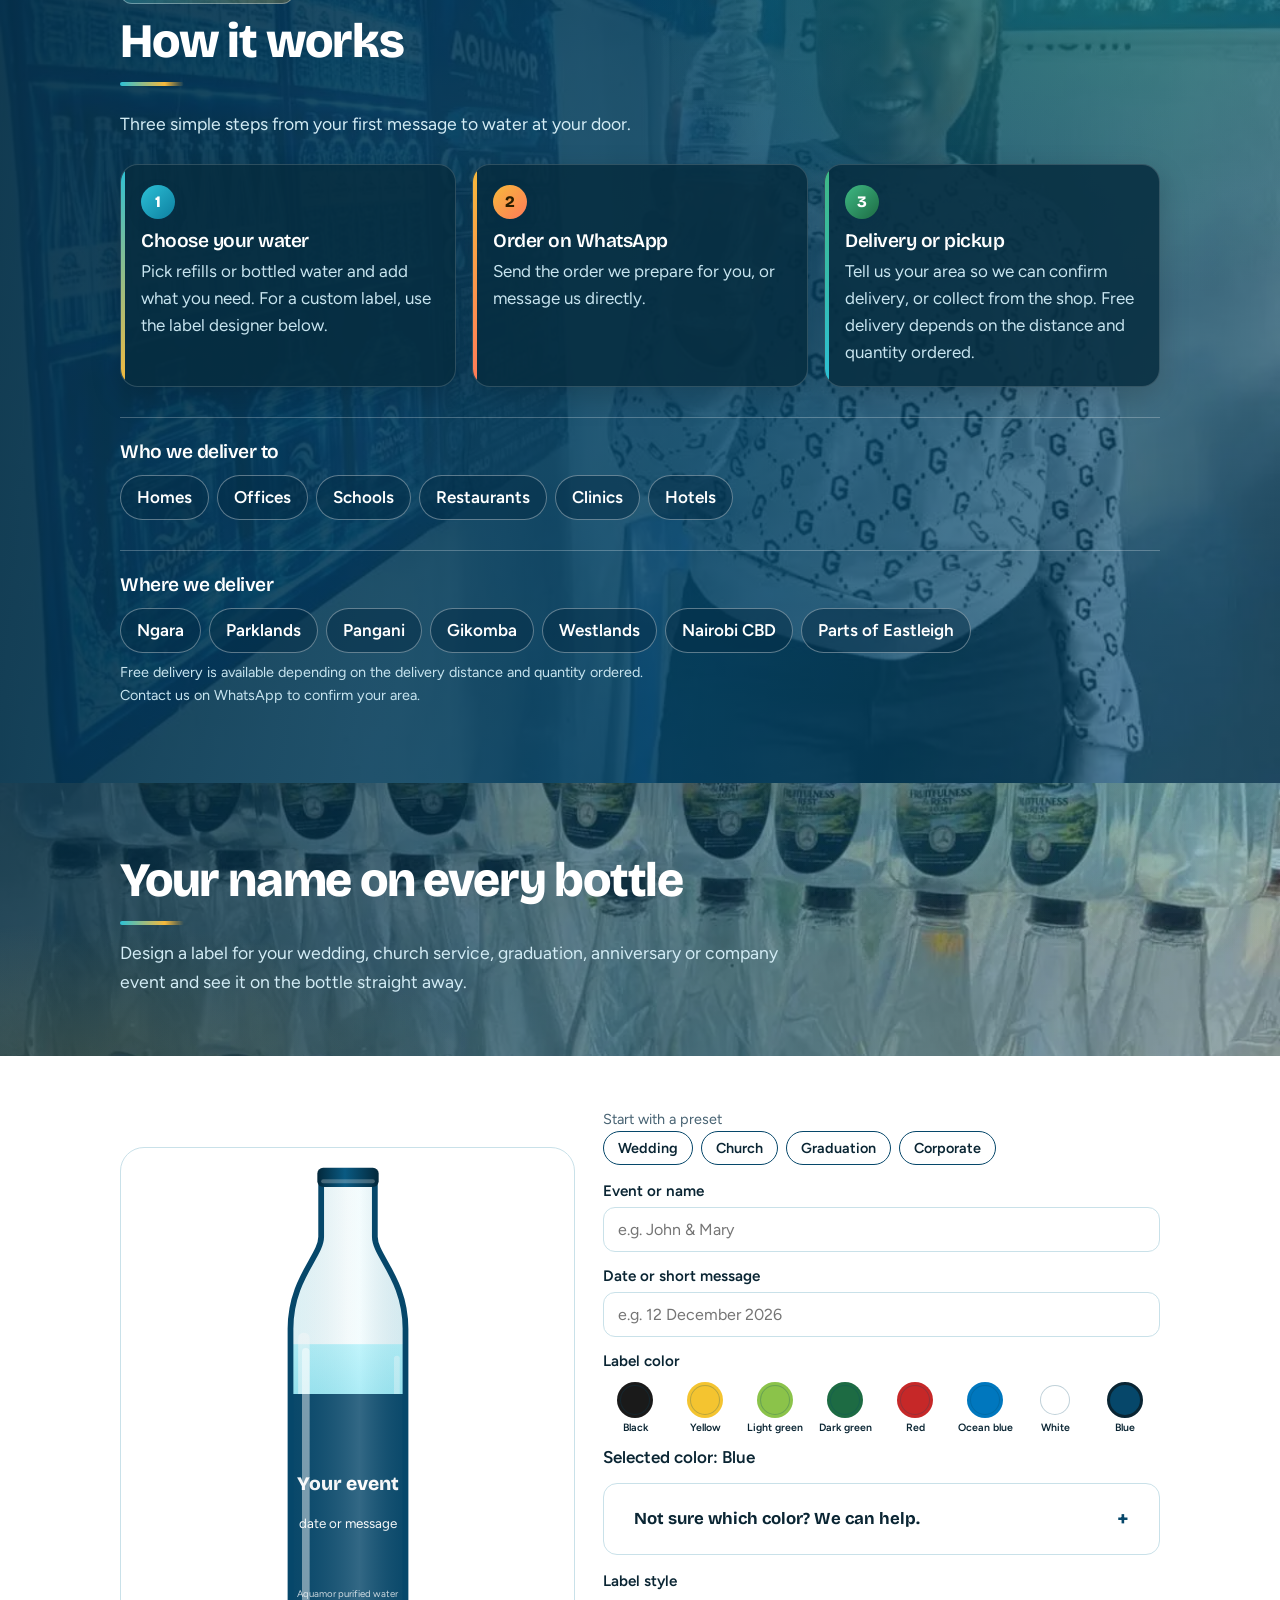
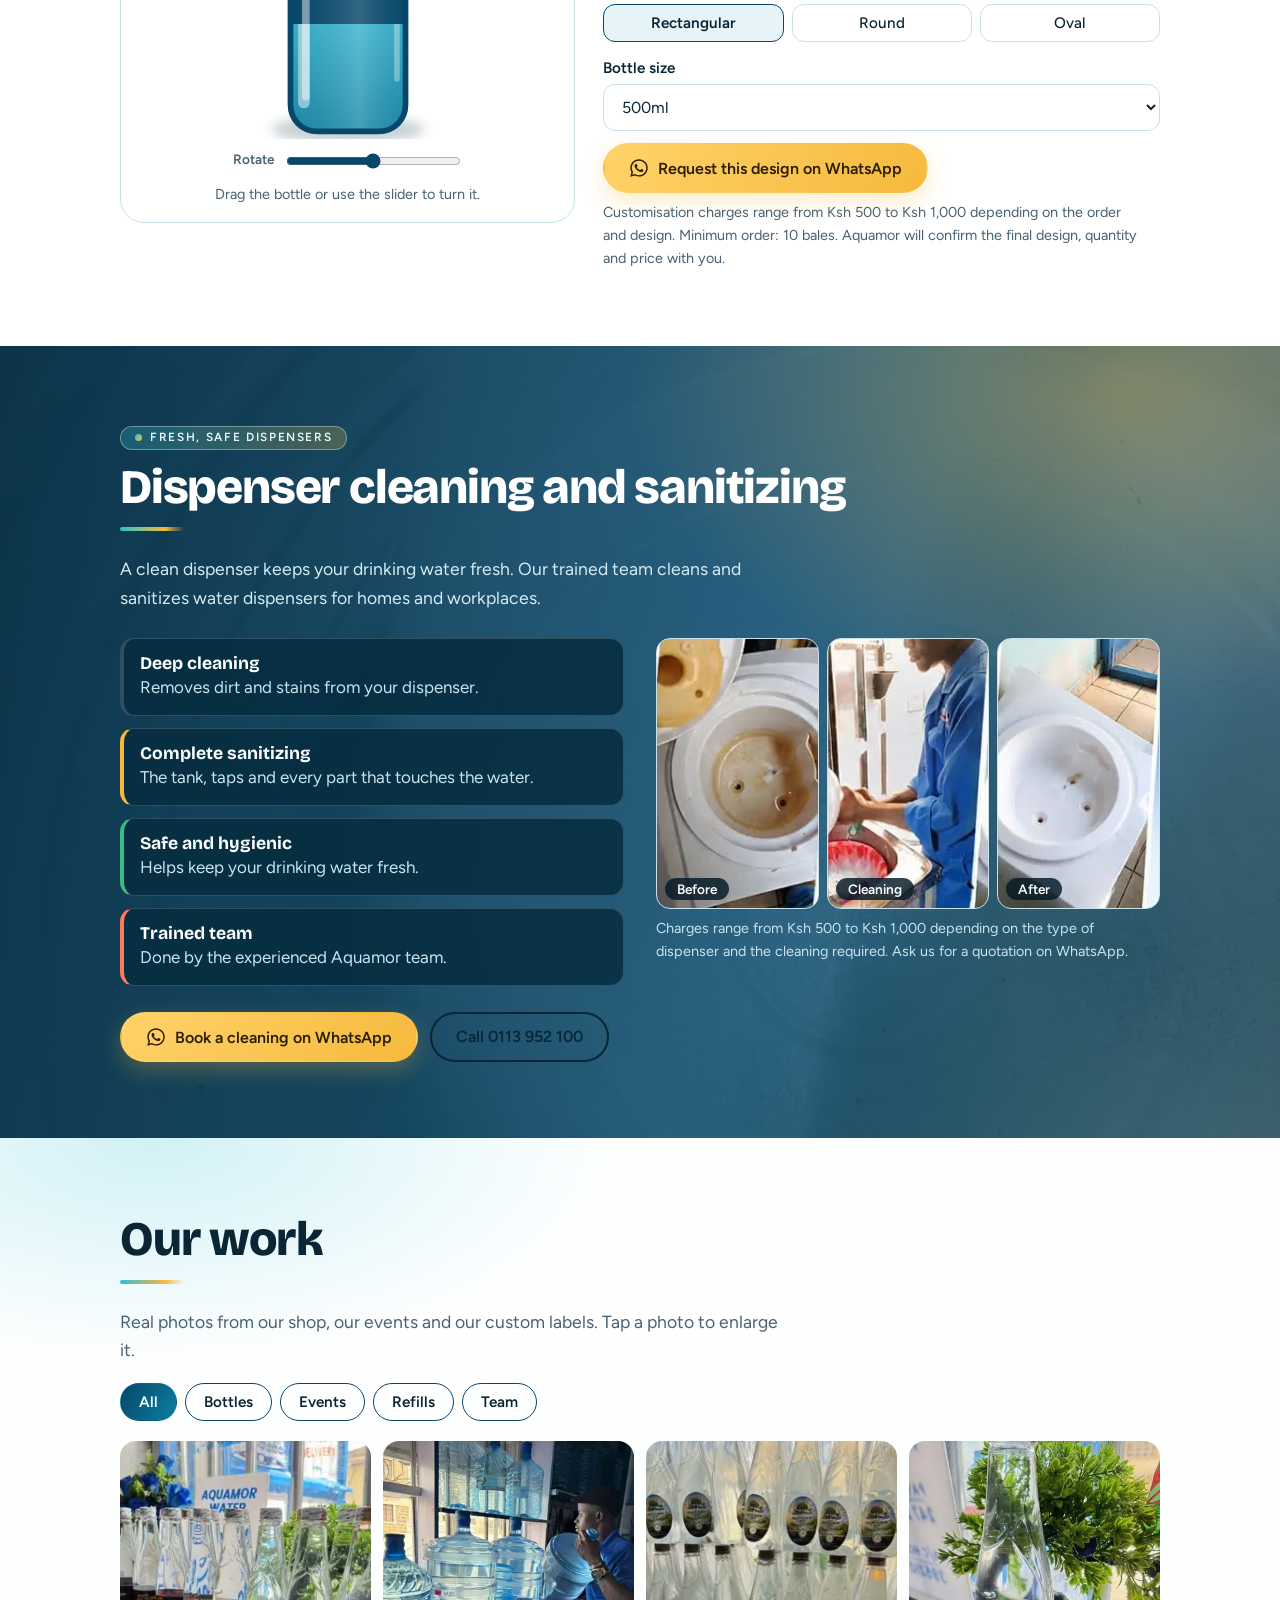
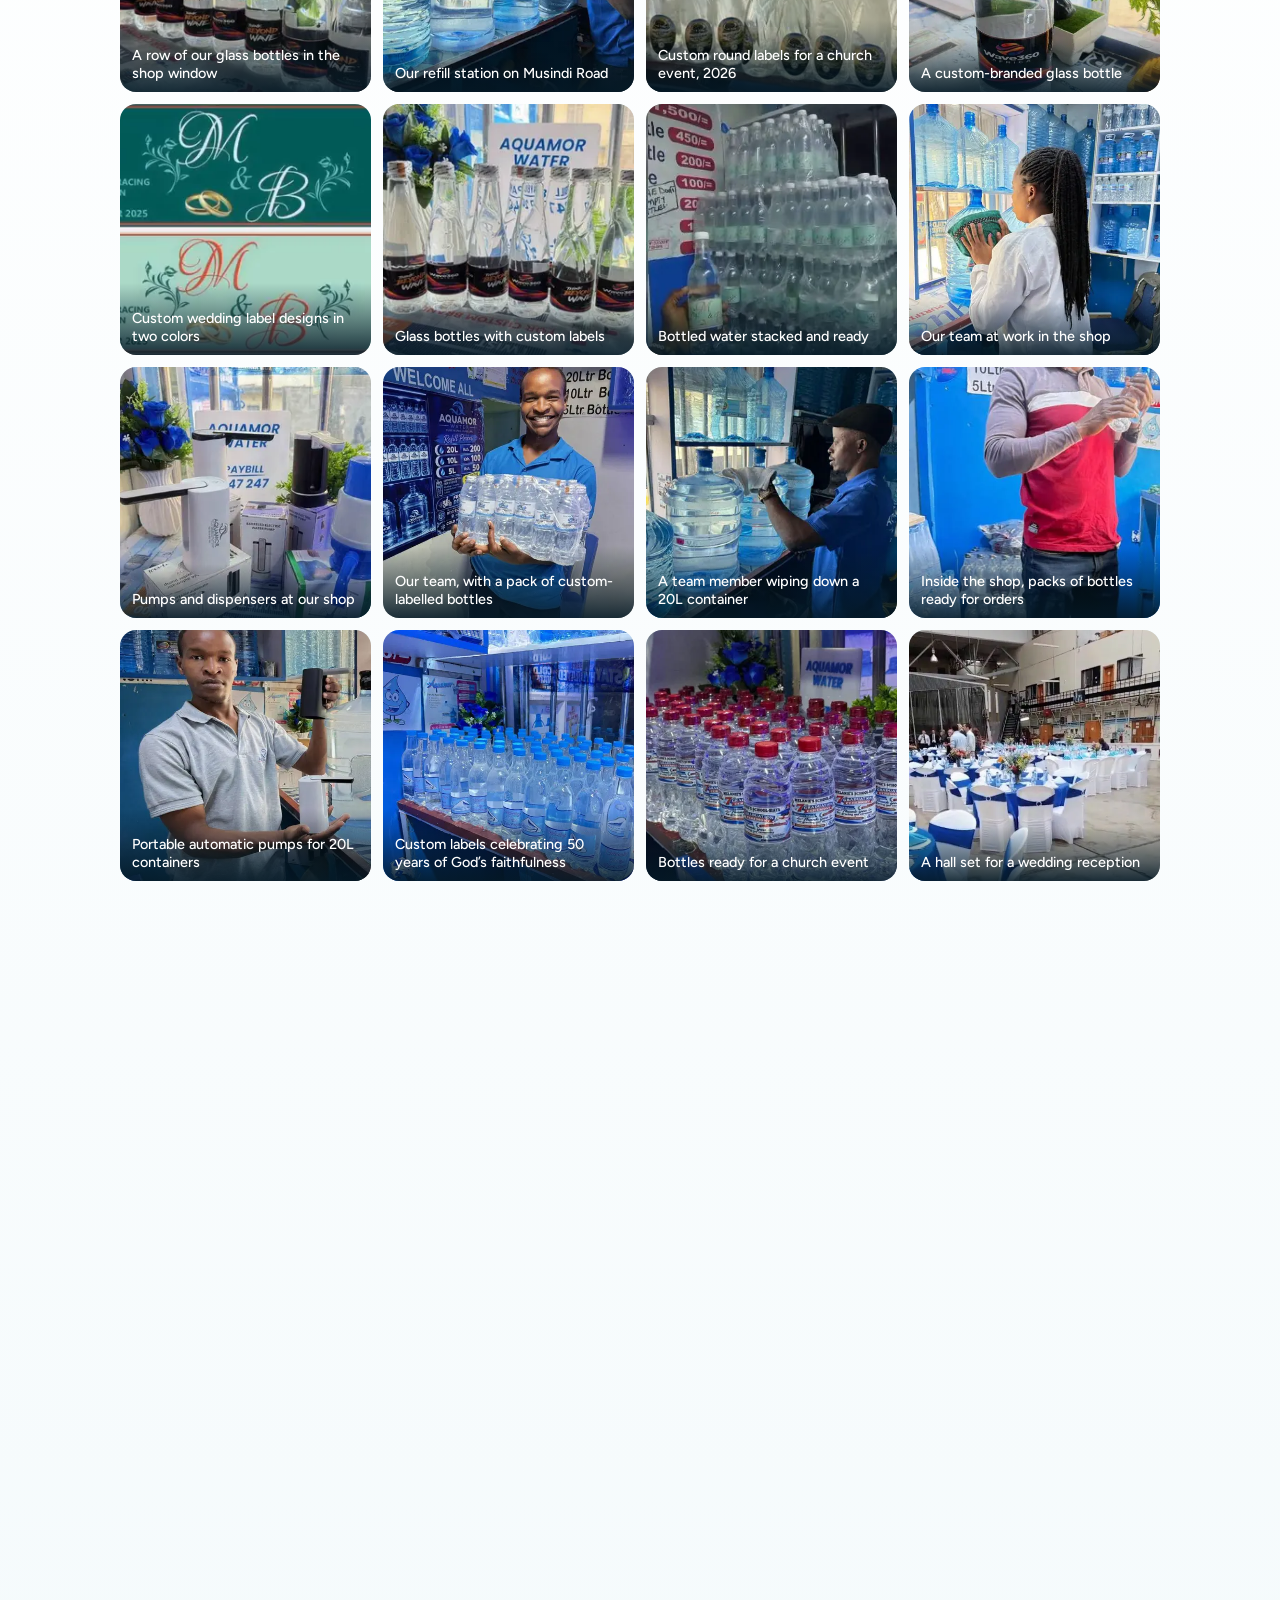
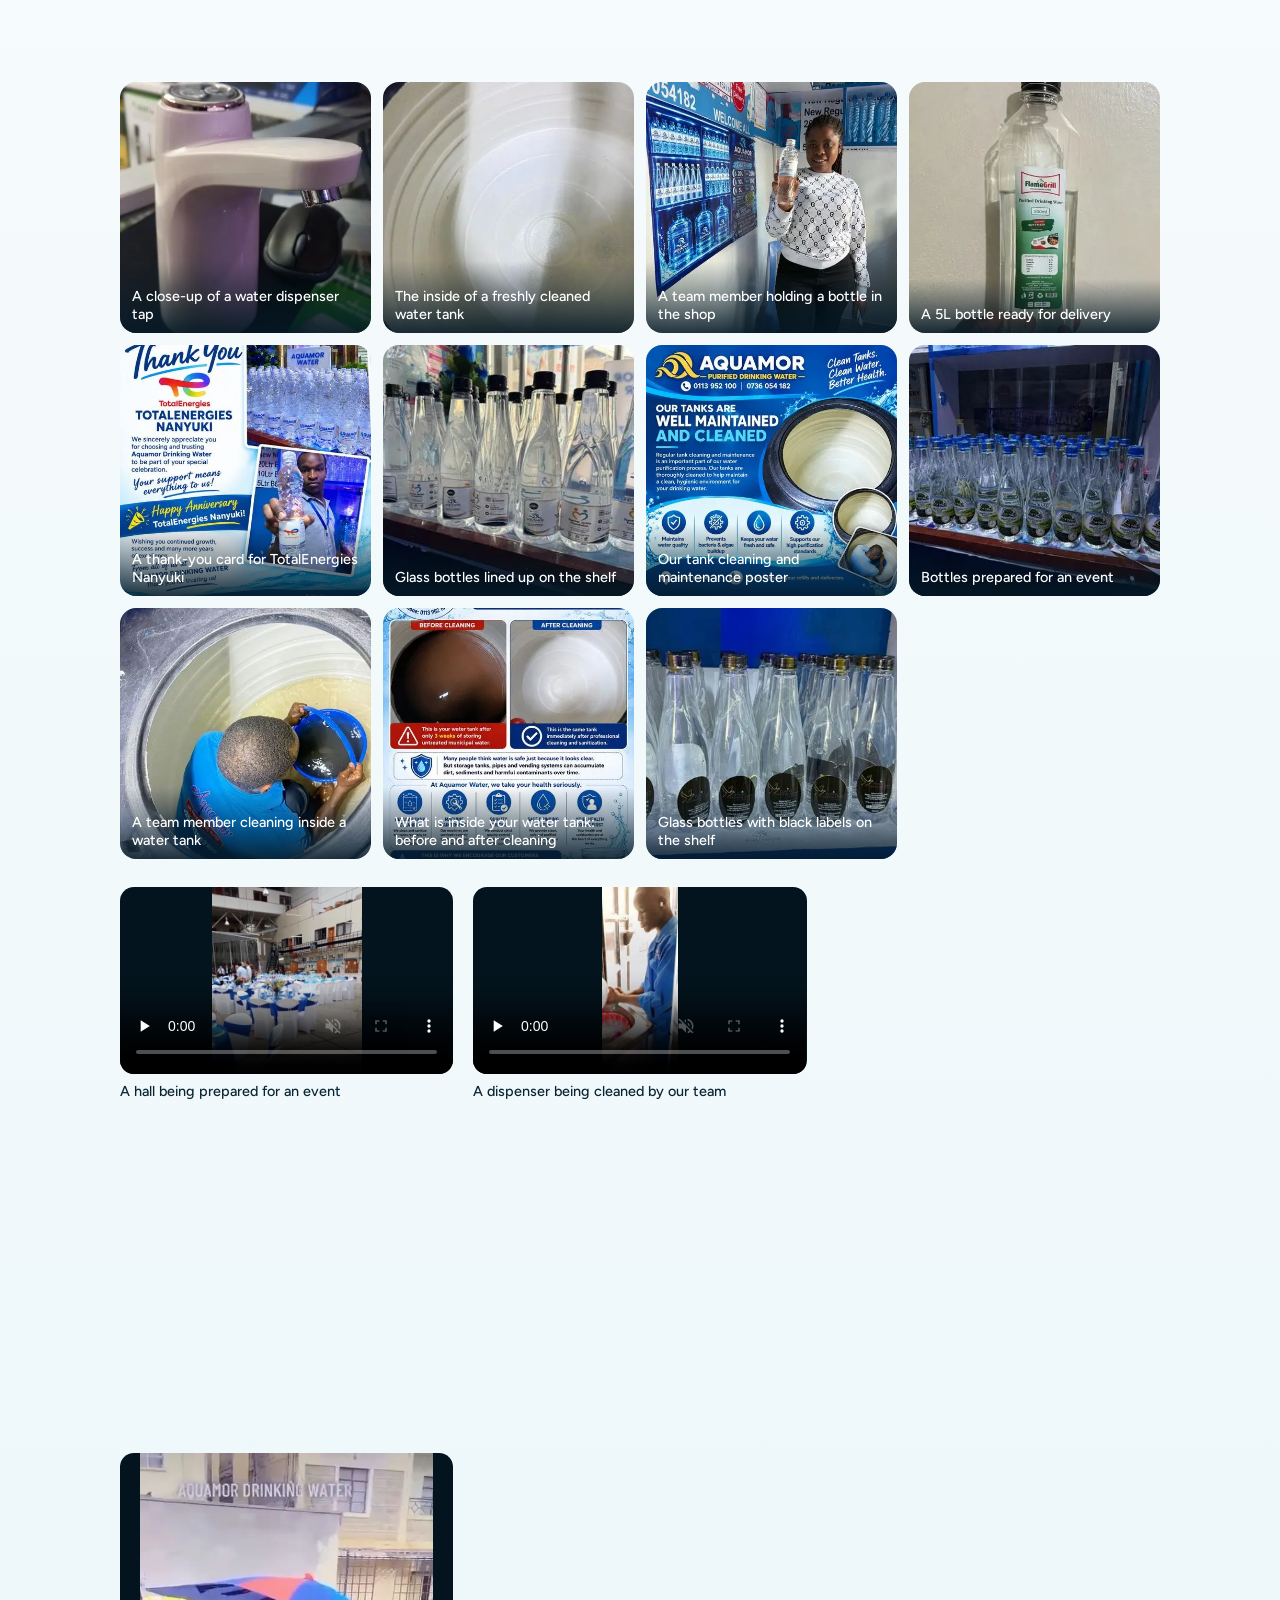
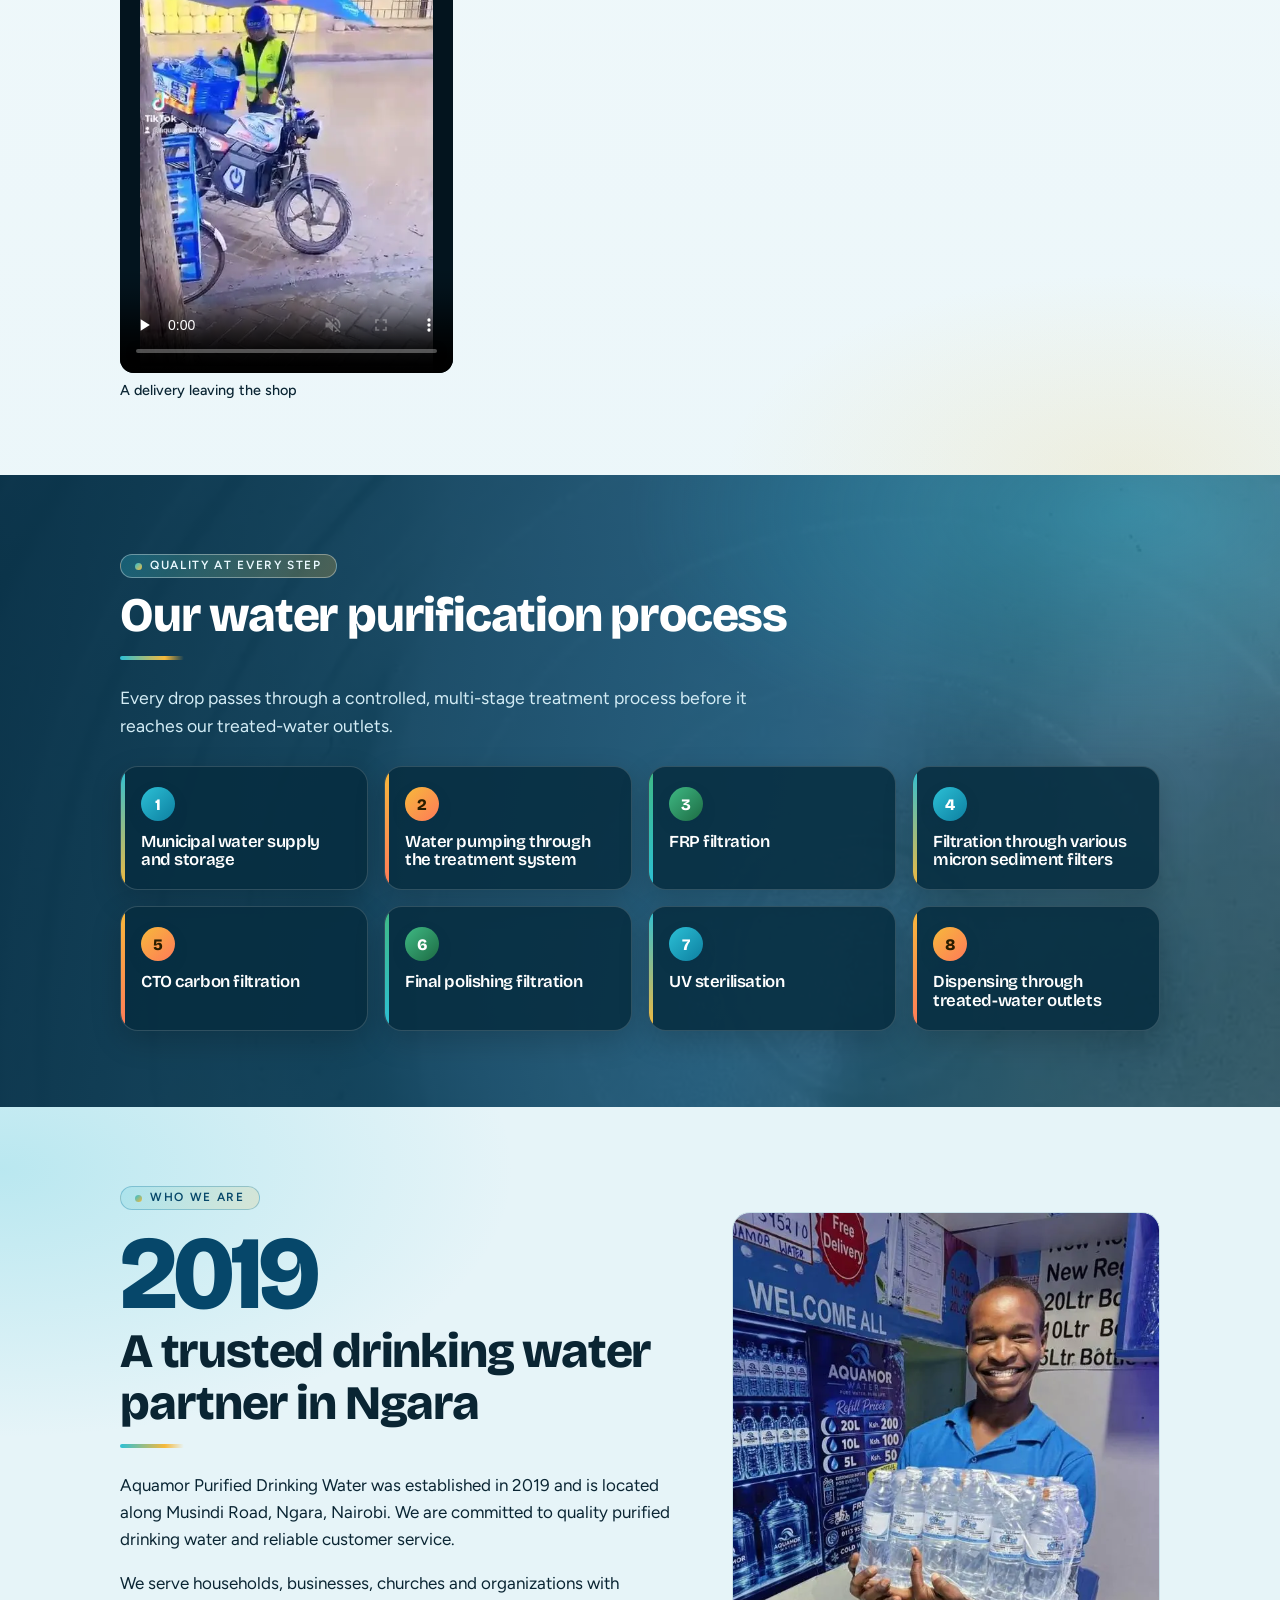
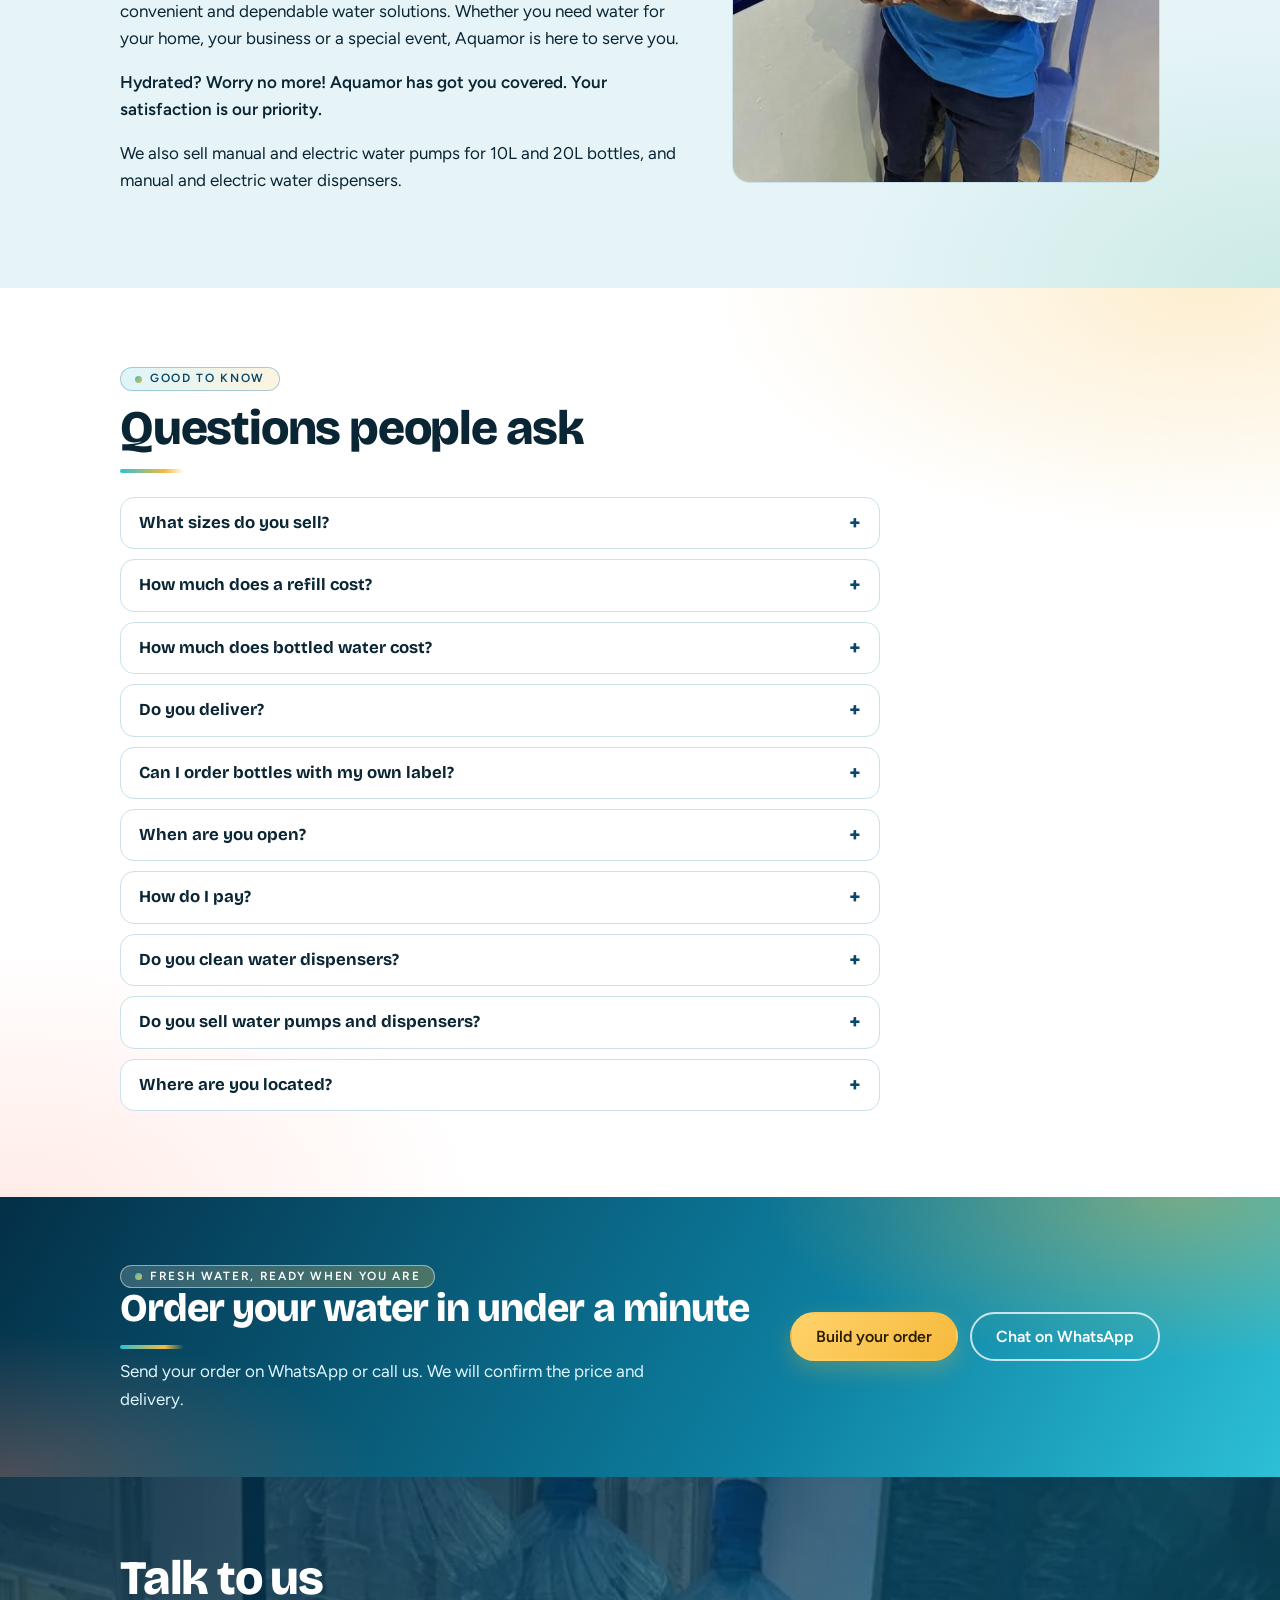
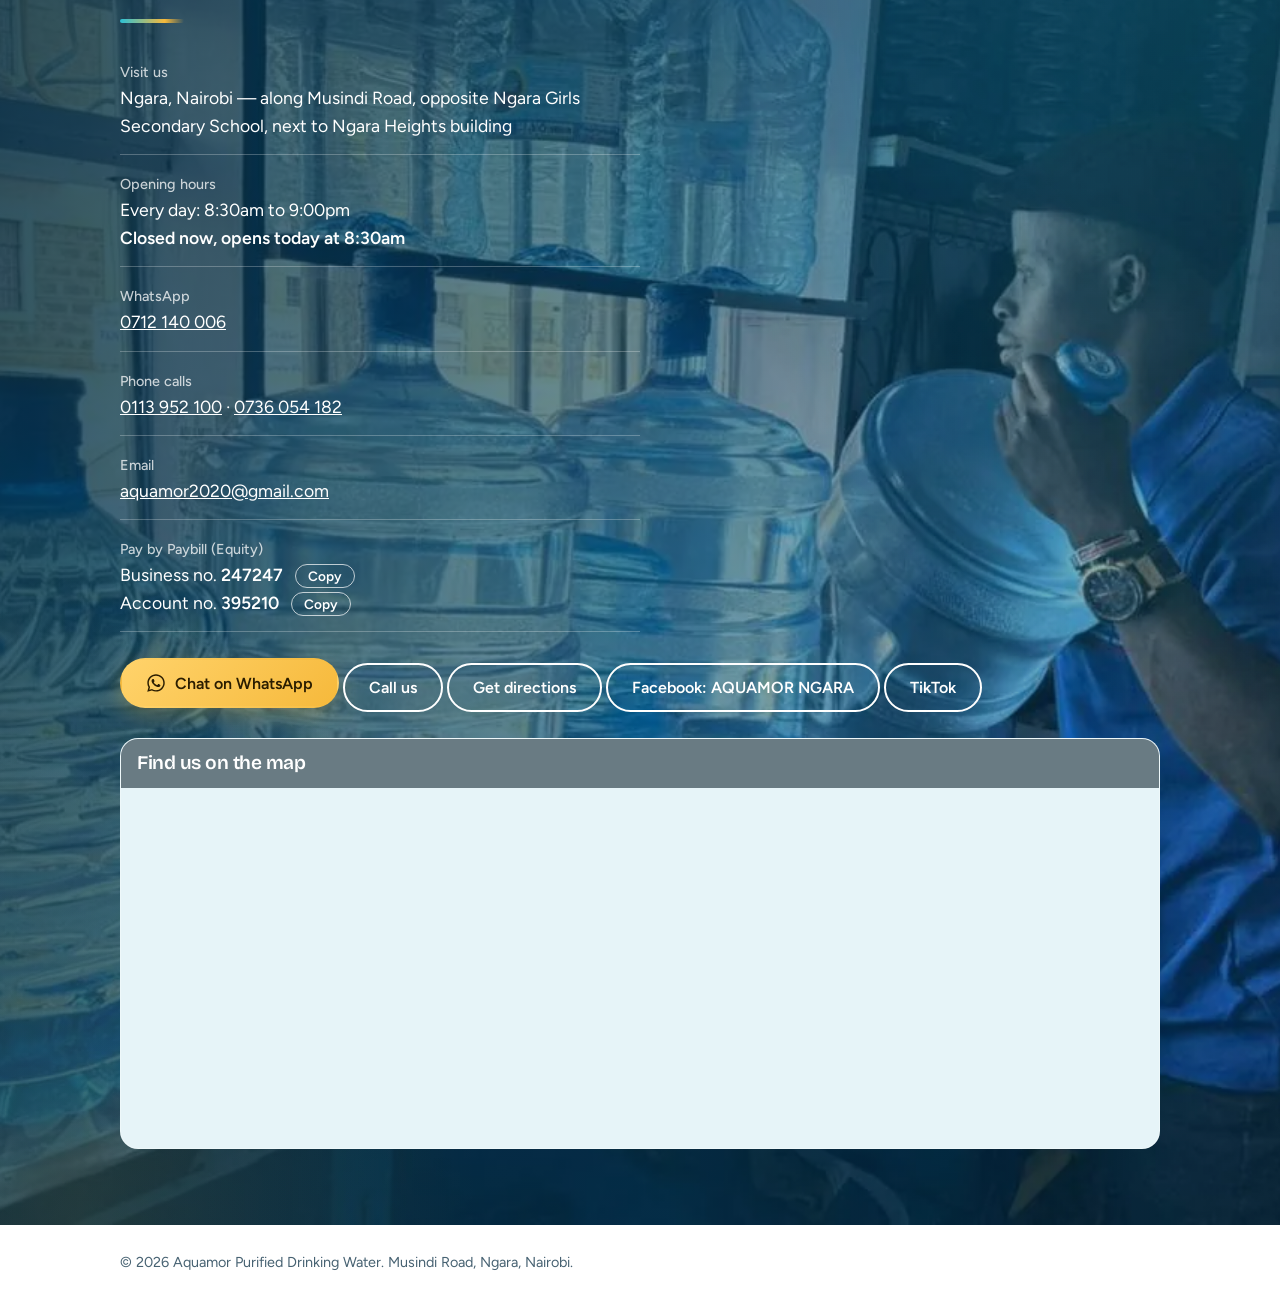
==== commit 56a1d062: "feat(web): add benefit strip, closing CTA and cache-busted assets - four colour-coded benefit cards " ====
--- a/web/index.html
+++ b/web/index.html
@@ -168,8 +168,8 @@
   }
 ]
 </script>
-<link rel="stylesheet" href="css/styles.css">
-<link rel="stylesheet" href="css/photos.css">
+<link rel="stylesheet" href="css/styles.css?v=20261118e">
+<link rel="stylesheet" href="css/photos.css?v=20261118e">
 </head>
 <body>
 
@@ -214,6 +214,31 @@
     <path d="M0 50 C 150 18, 300 76, 480 50 S 820 18, 980 50 S 1140 70, 1200 46 V80 H0Z"/>
   </svg>
 </div>
+
+<section class="perks" aria-label="Why Aquamor">
+  <div class="wrap perkgrid">
+    <article class="perk perk--aqua">
+      <span class="perkicon" aria-hidden="true"><svg viewBox="0 0 24 24" fill="none" stroke="currentColor" stroke-width="1.8" stroke-linejoin="round" aria-hidden="true"><path d="M12 2.5c3.6 4.3 6.5 7.2 6.5 11a6.5 6.5 0 1 1-13 0c0-3.8 2.9-6.7 6.5-11Z"/></svg></span>
+      <b>Purified, great-tasting water</b>
+      <span>Multi-stage treatment and UV sterilisation.</span>
+    </article>
+    <article class="perk perk--sun">
+      <span class="perkicon" aria-hidden="true"><svg viewBox="0 0 24 24" fill="none" stroke="currentColor" stroke-width="1.8" stroke-linejoin="round" aria-hidden="true"><path d="M10 2h4v3l1.6 2.6A4 4 0 0 1 16 9v12a1 1 0 0 1-1 1H9a1 1 0 0 1-1-1V9a4 4 0 0 1 .4-1.4L10 5V2Z"/><path d="M8 12h8"/></svg></span>
+      <b>Refills from Ksh 50</b>
+      <span>5L, 10L and 20L. Bring your container.</span>
+    </article>
+    <article class="perk perk--coral">
+      <span class="perkicon" aria-hidden="true"><svg viewBox="0 0 24 24" fill="none" stroke="currentColor" stroke-width="1.8" stroke-linejoin="round" aria-hidden="true"><path d="M20.6 13.4 13.4 20.6a2 2 0 0 1-2.8 0L3 13V3h10l7.6 7.6a2 2 0 0 1 0 2.8Z"/><circle cx="8" cy="8" r="1.4"/></svg></span>
+      <b>Custom labels for events</b>
+      <span>Weddings, churches, graduations and companies.</span>
+    </article>
+    <article class="perk perk--leaf">
+      <span class="perkicon" aria-hidden="true"><svg viewBox="0 0 24 24" fill="none" stroke="currentColor" stroke-width="1.8" stroke-linejoin="round" aria-hidden="true"><path d="M3 6h11v10H3zM14 9h4l3 3v4h-7z"/><circle cx="7" cy="18" r="2"/><circle cx="17" cy="18" r="2"/></svg></span>
+      <b>Delivery across Nairobi</b>
+      <span>Free delivery depends on distance and quantity.</span>
+    </article>
+  </div>
+</section>
 
 <section id="order" class="withband">
   <div class="band"><div class="bg" aria-hidden="true"><picture class="on"><source type="image/webp" srcset="assets/img/refill-480.webp 480w, assets/img/refill-800.webp 800w, assets/img/refill.webp 1200w" sizes="100vw"><img src="assets/img/refill.jpg" srcset="assets/img/refill-480.jpg 480w, assets/img/refill-800.jpg 800w, assets/img/refill.jpg 1200w" sizes="100vw" alt="" width="1200" height="900" loading="lazy" fetchpriority="low" decoding="async"></picture><picture><source type="image/webp" data-srcset="assets/img/clean-480.webp 480w, assets/img/clean-800.webp 800w, assets/img/clean.webp 1200w" sizes="100vw"><img data-src="assets/img/clean.jpg" data-srcset="assets/img/clean-480.jpg 480w, assets/img/clean-800.jpg 800w, assets/img/clean.jpg 1200w" sizes="100vw" alt="" width="1200" height="900" loading="lazy" fetchpriority="low" decoding="async"></picture><picture><source type="image/webp" data-srcset="assets/img/work-480.webp 480w, assets/img/work.webp 560w" sizes="100vw"><img data-src="assets/img/work.jpg" data-srcset="assets/img/work-480.jpg 480w, assets/img/work.jpg 560w" sizes="100vw" alt="" width="560" height="747" loading="lazy" fetchpriority="low" decoding="async"></picture><picture><source type="image/webp" data-srcset="assets/img/pumps-480.webp 480w, assets/img/pumps.webp 800w" sizes="100vw"><img data-src="assets/img/pumps.jpg" data-srcset="assets/img/pumps-480.jpg 480w, assets/img/pumps.jpg 800w" sizes="100vw" alt="" width="800" height="600" loading="lazy" fetchpriority="low" decoding="async"></picture><picture><source type="image/webp" data-srcset="assets/img/bottleHandPump-480.webp 480w, assets/img/bottleHandPump-800.webp 800w, assets/img/bottleHandPump.webp 849w" sizes="100vw"><img data-src="assets/img/bottleHandPump.jpg" data-srcset="assets/img/bottleHandPump-480.jpg 480w, assets/img/bottleHandPump-800.jpg 800w, assets/img/bottleHandPump.jpg 849w" sizes="100vw" alt="" width="849" height="1280" loading="lazy" fetchpriority="low" decoding="async"></picture><picture><source type="image/webp" data-srcset="assets/img/fiveLitreBottle-480.webp 480w, assets/img/fiveLitreBottle-800.webp 800w, assets/img/fiveLitreBottle.webp 918w" sizes="100vw"><img data-src="assets/img/fiveLitreBottle.jpg" data-srcset="assets/img/fiveLitreBottle-480.jpg 480w, assets/img/fiveLitreBottle-800.jpg 800w, assets/img/fiveLitreBottle.jpg 918w" sizes="100vw" alt="" width="918" height="1280" loading="lazy" fetchpriority="low" decoding="async"></picture><picture><source type="image/webp" data-srcset="assets/img/shopTeam-480.webp 480w, assets/img/shopTeam-800.webp 800w, assets/img/shopTeam.webp 960w" sizes="100vw"><img data-src="assets/img/shopTeam.jpg" data-srcset="assets/img/shopTeam-480.jpg 480w, assets/img/shopTeam-800.jpg 800w, assets/img/shopTeam.jpg 960w" sizes="100vw" alt="" width="960" height="1280" loading="lazy" fetchpriority="low" decoding="async"></picture></div>
@@ -744,6 +769,20 @@
   </div>
 </section>
 
+<section class="ctaband">
+  <div class="wrap ctabandin">
+    <div>
+      <p class="eyebrow">Fresh water, ready when you are</p>
+      <h2>Order your water in under a minute</h2>
+      <p>Send your order on WhatsApp or call us. We will confirm the price and delivery.</p>
+    </div>
+    <div class="ctabandbtns">
+      <a class="btn btn-sun" href="#order">Build your order</a>
+      <a class="btn btn-line" href="https://wa.me/254712140006?text=Hello%20Aquamor%2C%20I%20would%20like%20to%20order%20water." target="_blank" rel="noopener">Chat on WhatsApp</a>
+    </div>
+  </div>
+</section>
+
 <section id="contact" class="contact">
   <div class="bg" aria-hidden="true"><picture class="on"><source type="image/webp" srcset="assets/img/refill-480.webp 480w, assets/img/refill-800.webp 800w, assets/img/refill.webp 1200w" sizes="100vw"><img src="assets/img/refill.jpg" srcset="assets/img/refill-480.jpg 480w, assets/img/refill-800.jpg 800w, assets/img/refill.jpg 1200w" sizes="100vw" alt="" width="1200" height="900" loading="lazy" fetchpriority="low" decoding="async"></picture><picture><source type="image/webp" data-srcset="assets/img/pumps-480.webp 480w, assets/img/pumps.webp 800w" sizes="100vw"><img data-src="assets/img/pumps.jpg" data-srcset="assets/img/pumps-480.jpg 480w, assets/img/pumps.jpg 800w" sizes="100vw" alt="" width="800" height="600" loading="lazy" fetchpriority="low" decoding="async"></picture><picture><source type="image/webp" data-srcset="assets/img/rowWide-480.webp 480w, assets/img/rowWide-800.webp 800w, assets/img/rowWide.webp 1200w" sizes="100vw"><img data-src="assets/img/rowWide.jpg" data-srcset="assets/img/rowWide-480.jpg 480w, assets/img/rowWide-800.jpg 800w, assets/img/rowWide.jpg 1200w" sizes="100vw" alt="" width="1200" height="675" loading="lazy" fetchpriority="low" decoding="async"></picture><picture><source type="image/webp" data-srcset="assets/img/shopTeam-480.webp 480w, assets/img/shopTeam-800.webp 800w, assets/img/shopTeam.webp 960w" sizes="100vw"><img data-src="assets/img/shopTeam.jpg" data-srcset="assets/img/shopTeam-480.jpg 480w, assets/img/shopTeam-800.jpg 800w, assets/img/shopTeam.jpg 960w" sizes="100vw" alt="" width="960" height="1280" loading="lazy" fetchpriority="low" decoding="async"></picture><picture><source type="image/webp" data-srcset="assets/img/glassRow-480.webp 480w, assets/img/glassRow-800.webp 800w, assets/img/glassRow.webp 1200w" sizes="100vw"><img data-src="assets/img/glassRow.jpg" data-srcset="assets/img/glassRow-480.jpg 480w, assets/img/glassRow-800.jpg 800w, assets/img/glassRow.jpg 1200w" sizes="100vw" alt="" width="1200" height="900" loading="lazy" fetchpriority="low" decoding="async"></picture><picture><source type="image/webp" data-srcset="assets/img/bottleRowTable-480.webp 480w, assets/img/bottleRowTable-800.webp 800w, assets/img/bottleRowTable.webp 1200w" sizes="100vw"><img data-src="assets/img/bottleRowTable.jpg" data-srcset="assets/img/bottleRowTable-480.jpg 480w, assets/img/bottleRowTable-800.jpg 800w, assets/img/bottleRowTable.jpg 1200w" sizes="100vw" alt="" width="1200" height="900" loading="lazy" fetchpriority="low" decoding="async"></picture></div>
   <div class="wrap">
@@ -777,10 +816,10 @@
 <a class="btn btn-sun fab wa" href="https://wa.me/254712140006?text=Hello%20Aquamor%2C%20I%20would%20like%20to%20ask%20about%20your%20water." target="_blank" rel="noopener"><svg viewBox="0 0 448 512" aria-hidden="true" focusable="false"><path d="M380.9 97.1C339 55.1 283.2 32 223.9 32c-122.4 0-222 99.6-222 222 0 39.1 10.2 77.3 29.6 111L0 480l117.7-30.9c32.4 17.7 68.9 27 106.1 27h.1c122.3 0 224.1-99.6 224.1-222 0-59.3-25.2-115-67.1-157zm-157 341.6c-33.2 0-65.7-8.9-94-25.7l-6.7-4-69.8 18.3L72 359.2l-4.4-7c-18.5-29.4-28.2-63.3-28.2-98.2 0-101.7 82.8-184.5 184.6-184.5 49.3 0 95.6 19.2 130.4 54.1 34.8 34.9 56.2 81.2 56.1 130.5 0 101.8-84.9 184.6-186.6 184.6zm101.2-138.2c-5.5-2.8-32.8-16.2-37.9-18-5.1-1.9-8.8-2.8-12.5 2.8-3.7 5.6-14.3 18-17.6 21.8-3.2 3.7-6.5 4.2-12 1.4-32.6-16.3-54-29.1-75.5-66-5.7-9.8 5.7-9.1 16.3-30.3 1.8-3.7 .9-6.9-.5-9.7-1.4-2.8-12.5-30.1-17.1-41.2-4.5-10.8-9.1-9.3-12.5-9.5-3.2-.2-6.9-.2-10.6-.2-3.7 0-9.7 1.4-14.8 6.9-5.1 5.6-19.4 19-19.4 46.3 0 27.3 19.9 53.7 22.6 57.4 2.8 3.7 39.1 59.7 94.8 83.8 35.2 15.2 49 16.5 66.6 13.9 10.7-1.6 32.8-13.4 37.4-26.4 4.6-13 4.6-24.1 3.2-26.4-1.3-2.5-5-3.9-10.5-6.6z"/></svg>WhatsApp us</a>
 <div id="toast" class="toast" role="status" aria-live="polite" hidden></div>
 
-<script src="js/order.js" defer></script>
-<script src="js/planner.js" defer></script>
-<script src="js/gallery.js" defer></script>
-<script src="js/site.js" defer></script>
-<script src="js/i18n.js" defer></script>
+<script src="js/order.js?v=20261118e" defer></script>
+<script src="js/planner.js?v=20261118e" defer></script>
+<script src="js/gallery.js?v=20261118e" defer></script>
+<script src="js/site.js?v=20261118e" defer></script>
+<script src="js/i18n.js?v=20261118e" defer></script>
 </body>
 </html>
--- a/web/css/styles.css
+++ b/web/css/styles.css
@@ -64,7 +64,7 @@
 @media(prefers-reduced-motion:reduce){.wave .back{animation:none}html{scroll-behavior:auto}.btn,.steps li,.points li,.g,.chips li,details{transition:none!important}}
 
 .hero .wrap{display:grid;grid-template-columns:1fr;gap:20px;align-items:center;padding-top:96px;padding-bottom:70px;position:relative;z-index:2}
-.hero::before{content:"";position:absolute;inset:0;z-index:1;background:linear-gradient(100deg,rgba(4,47,71,.9) 0%,rgba(6,71,106,.72) 55%,rgba(6,71,106,.45) 100%)}
+.hero::before{content:"";position:absolute;inset:0;z-index:1;background:linear-gradient(105deg,rgba(4,47,71,.93) 0%,rgba(6,71,106,.72) 46%,rgba(13,127,160,.42) 76%,rgba(246,185,59,.24) 100%)}
 .wave{position:relative;z-index:2}
 .bg{position:absolute;inset:0;z-index:0}
 .bg picture{position:absolute;inset:0;display:block;opacity:0;transition:opacity 1.2s ease}
@@ -348,3 +348,39 @@
 .scrollbar{position:fixed;left:0;right:0;top:0;height:3px;z-index:45;background:transparent;pointer-events:none}
 .scrollbar span{display:block;height:100%;width:0;background:linear-gradient(90deg,var(--aqua),var(--sun) 55%,var(--coral));transition:width .1s linear}
 @media(prefers-reduced-motion:reduce){.scrollbar span{transition:none}}
+
+/* Four benefit cards under the hero. */
+.perks{padding:46px 0 64px;position:relative}
+.perkgrid{display:grid;grid-template-columns:repeat(4,1fr);gap:14px}
+@media(max-width:900px){.perkgrid{grid-template-columns:repeat(2,1fr)}}
+@media(max-width:520px){.perkgrid{grid-template-columns:1fr}}
+.perk{position:relative;padding:20px;border-radius:20px;border:1.5px solid var(--line);background:var(--card);overflow:hidden;transition:transform .25s ease,box-shadow .25s ease}
+.perk::before{content:"";position:absolute;inset:0;background:radial-gradient(120% 120% at 100% 0%,var(--tint),transparent 62%)}
+.perk>*{position:relative}
+.perkicon{display:inline-flex;align-items:center;justify-content:center;width:42px;height:42px;border-radius:14px;background:var(--accent);color:#fff;margin-bottom:12px;box-shadow:0 8px 18px rgba(4,47,71,.16)}
+.perkicon svg{width:22px;height:22px}
+.perk b{display:block;font:700 1.05rem "Bricolage Grotesque","Figtree",sans-serif;margin-bottom:4px}
+.perk span:last-child{display:block;color:var(--muted);font-size:.92rem;line-height:1.45}
+.perk--aqua{--accent:linear-gradient(135deg,#37c4dd,#0d7fa0);--tint:rgba(44,192,214,.18)}
+.perk--sun{--accent:linear-gradient(135deg,#ffd36b,#f6b93b);--tint:rgba(246,185,59,.22)}
+.perk--coral{--accent:linear-gradient(135deg,#ff9a7a,#ff7a59);--tint:rgba(255,122,89,.18)}
+.perk--leaf{--accent:linear-gradient(135deg,#6fd3a5,#3fb984);--tint:rgba(63,185,132,.20)}
+@media(prefers-reduced-motion:no-preference){
+  .perk:hover{transform:translateY(-4px);box-shadow:0 18px 36px rgba(4,25,38,.16)}
+}
+/* Bright closing call to action before the contact details. */
+.ctaband{position:relative;overflow:hidden;padding:64px 0;color:#fff;background:linear-gradient(120deg,var(--deeper),#0d7fa0 62%,var(--aqua))}
+.ctaband::before{content:"";position:absolute;inset:0;background:
+  radial-gradient(50% 90% at 92% 0%,rgba(246,185,59,.40),transparent 65%),
+  radial-gradient(45% 80% at 0% 100%,rgba(255,122,89,.28),transparent 65%)}
+.ctaband .wrap{position:relative;z-index:1}
+.ctabandin{display:flex;align-items:center;justify-content:space-between;gap:28px;flex-wrap:wrap}
+.ctaband h2{margin:0 0 .25em;color:#fff;font-size:clamp(1.8rem,3.8vw,2.45rem);max-width:none}
+.ctaband p{color:#dff6ff;margin:0;max-width:52ch}
+.ctaband .eyebrow{color:#fff;border-color:rgba(255,255,255,.45);background:linear-gradient(120deg,rgba(255,255,255,.18),rgba(246,185,59,.28))}
+.ctabandin>div:first-child{flex:1 1 520px;min-width:0}
+.ctabandbtns{display:flex;gap:12px;flex-wrap:wrap;flex:0 0 auto}
+.ctaband .btn-line{color:#fff;border-color:rgba(255,255,255,.75)}
+.ctaband .btn-line:hover{background:rgba(255,255,255,.16)}
+@media(max-width:700px){.ctabandin{align-items:flex-start}}
+@media(max-width:520px){.ctabandbtns{width:100%}.ctabandbtns .btn{flex:1 1 140px;text-align:center}}
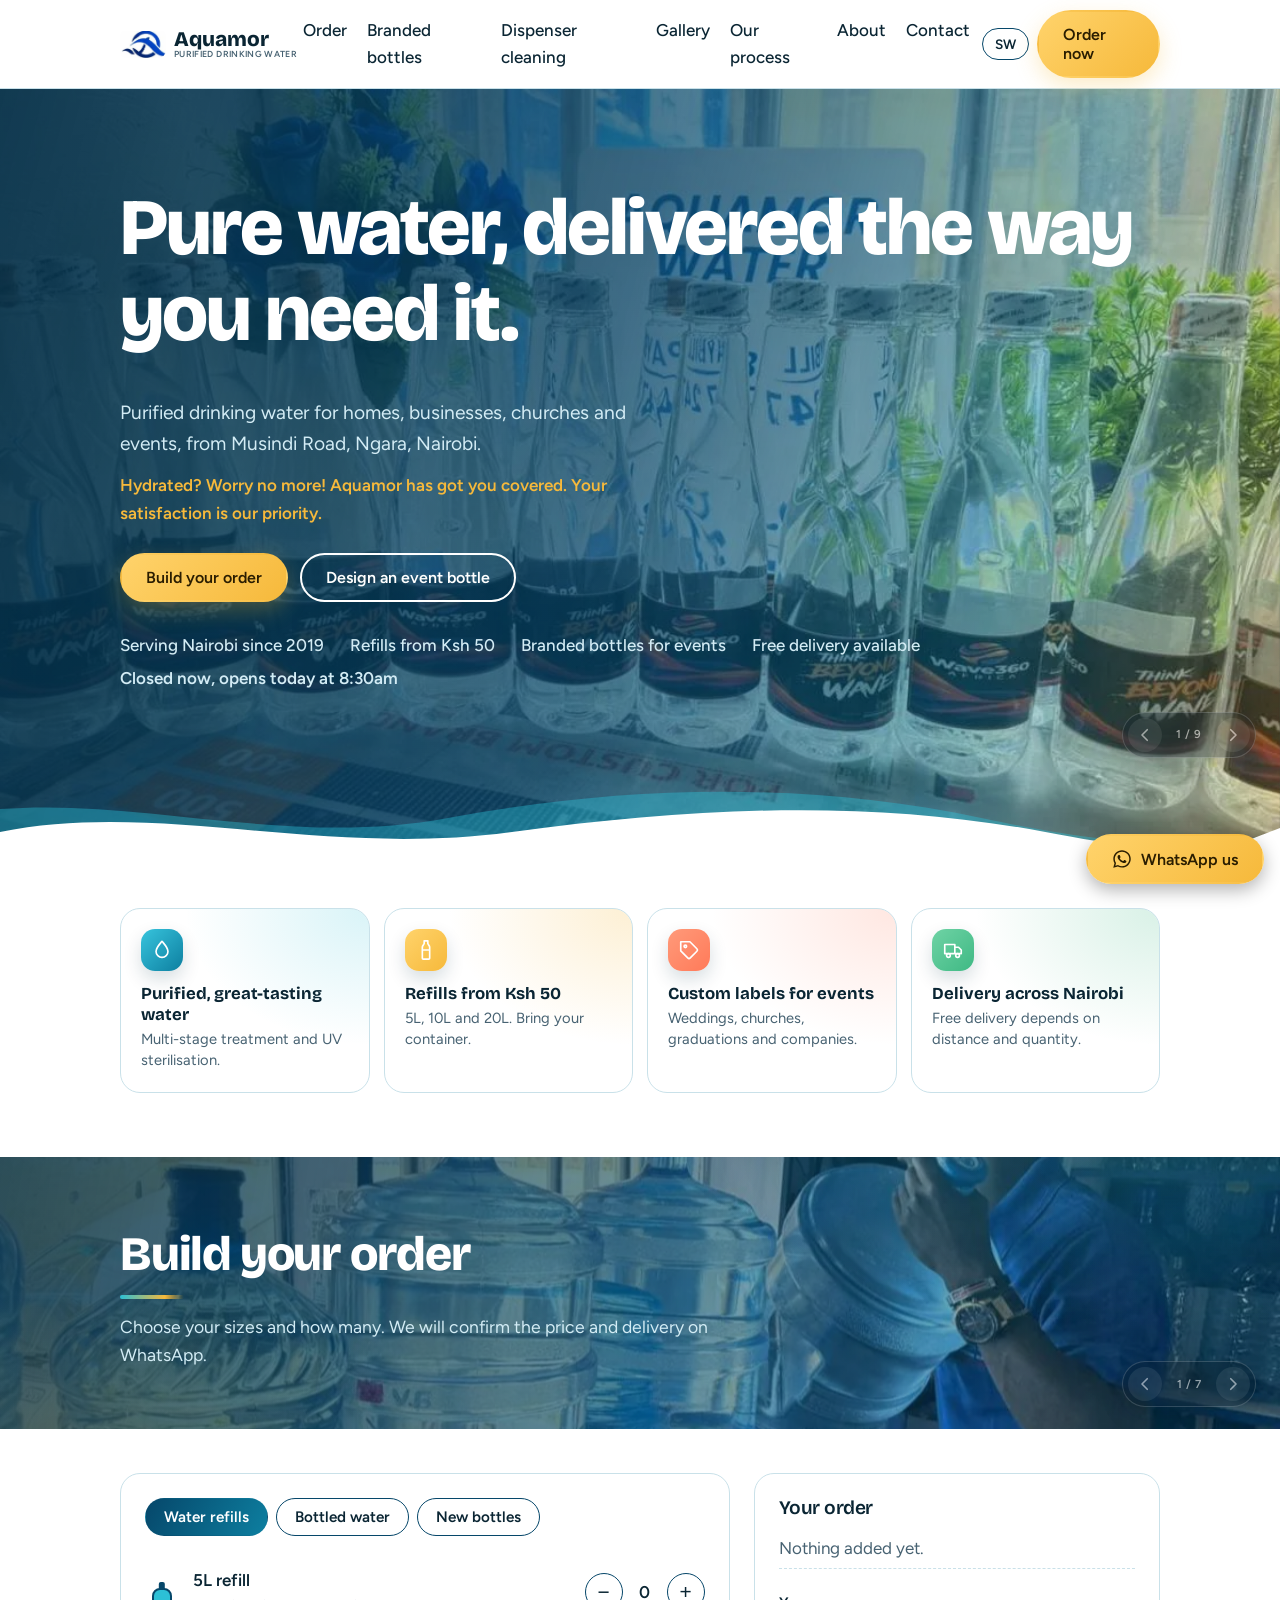
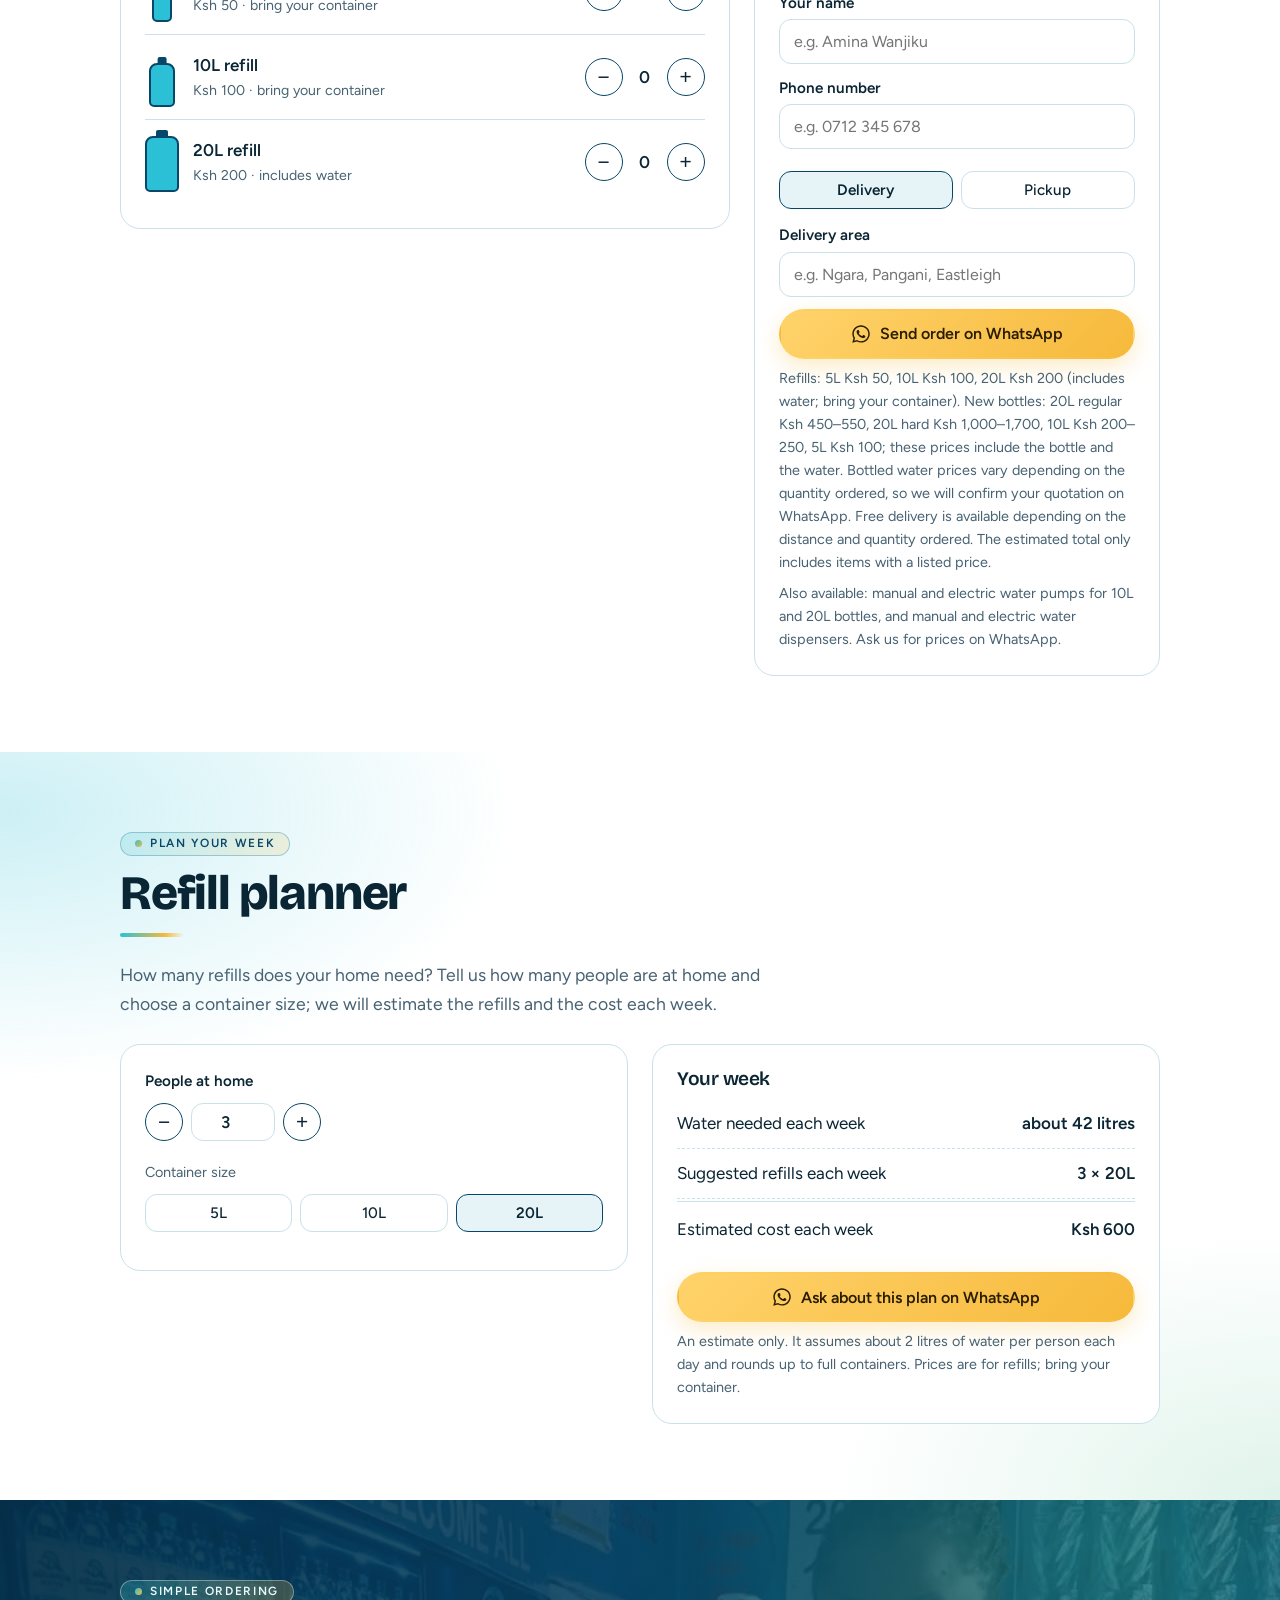
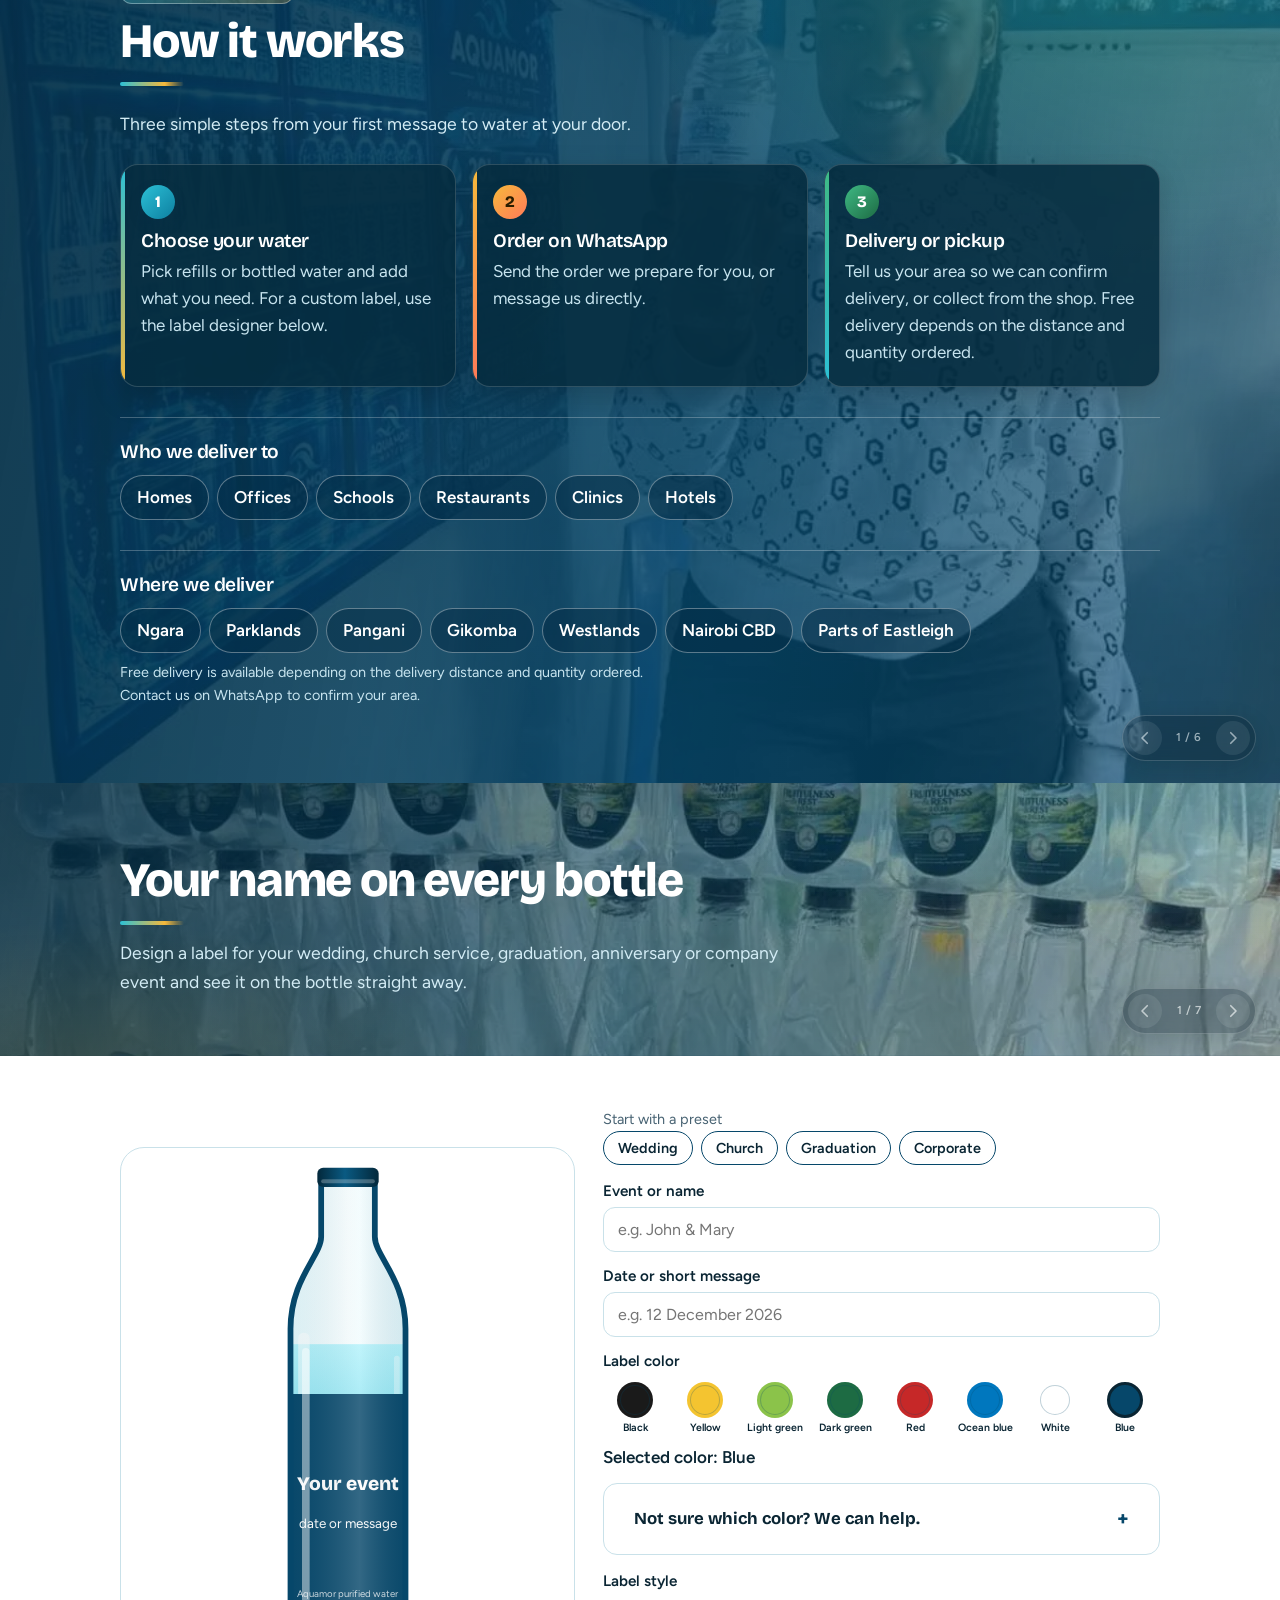
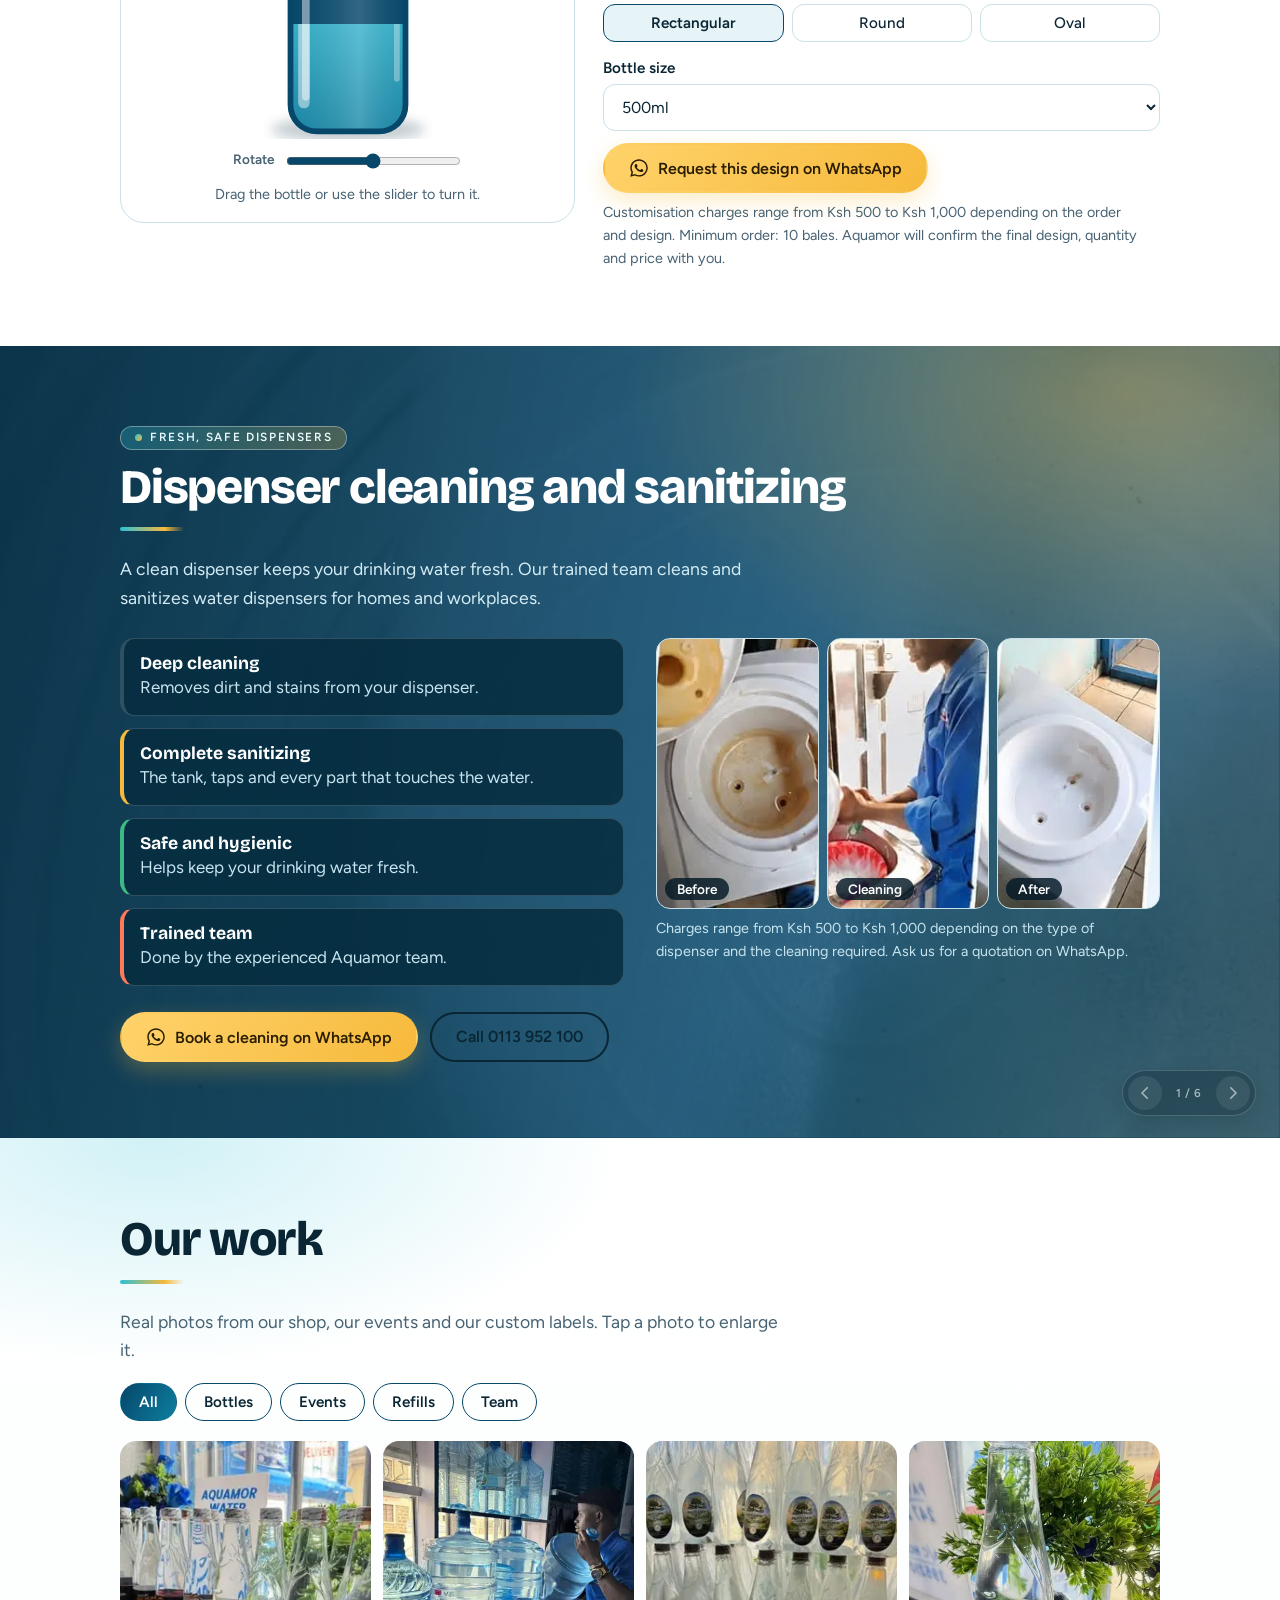
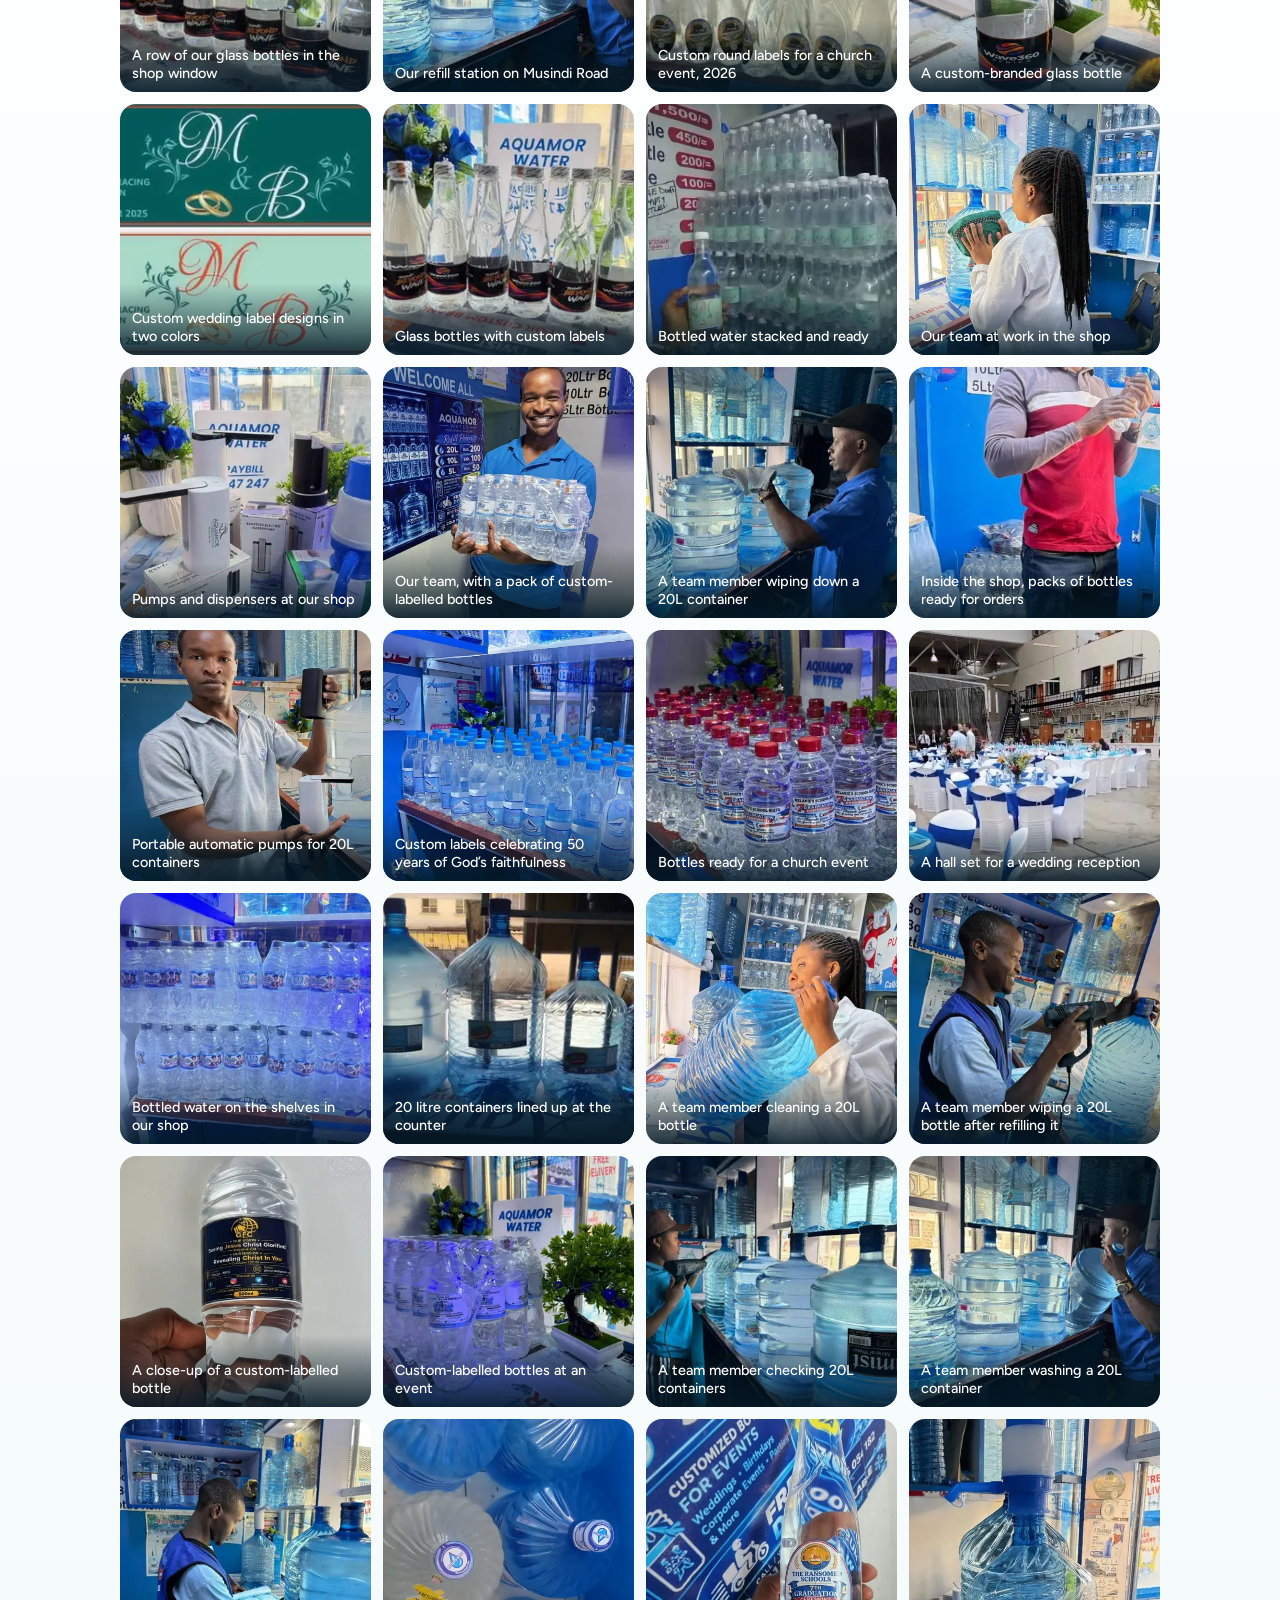
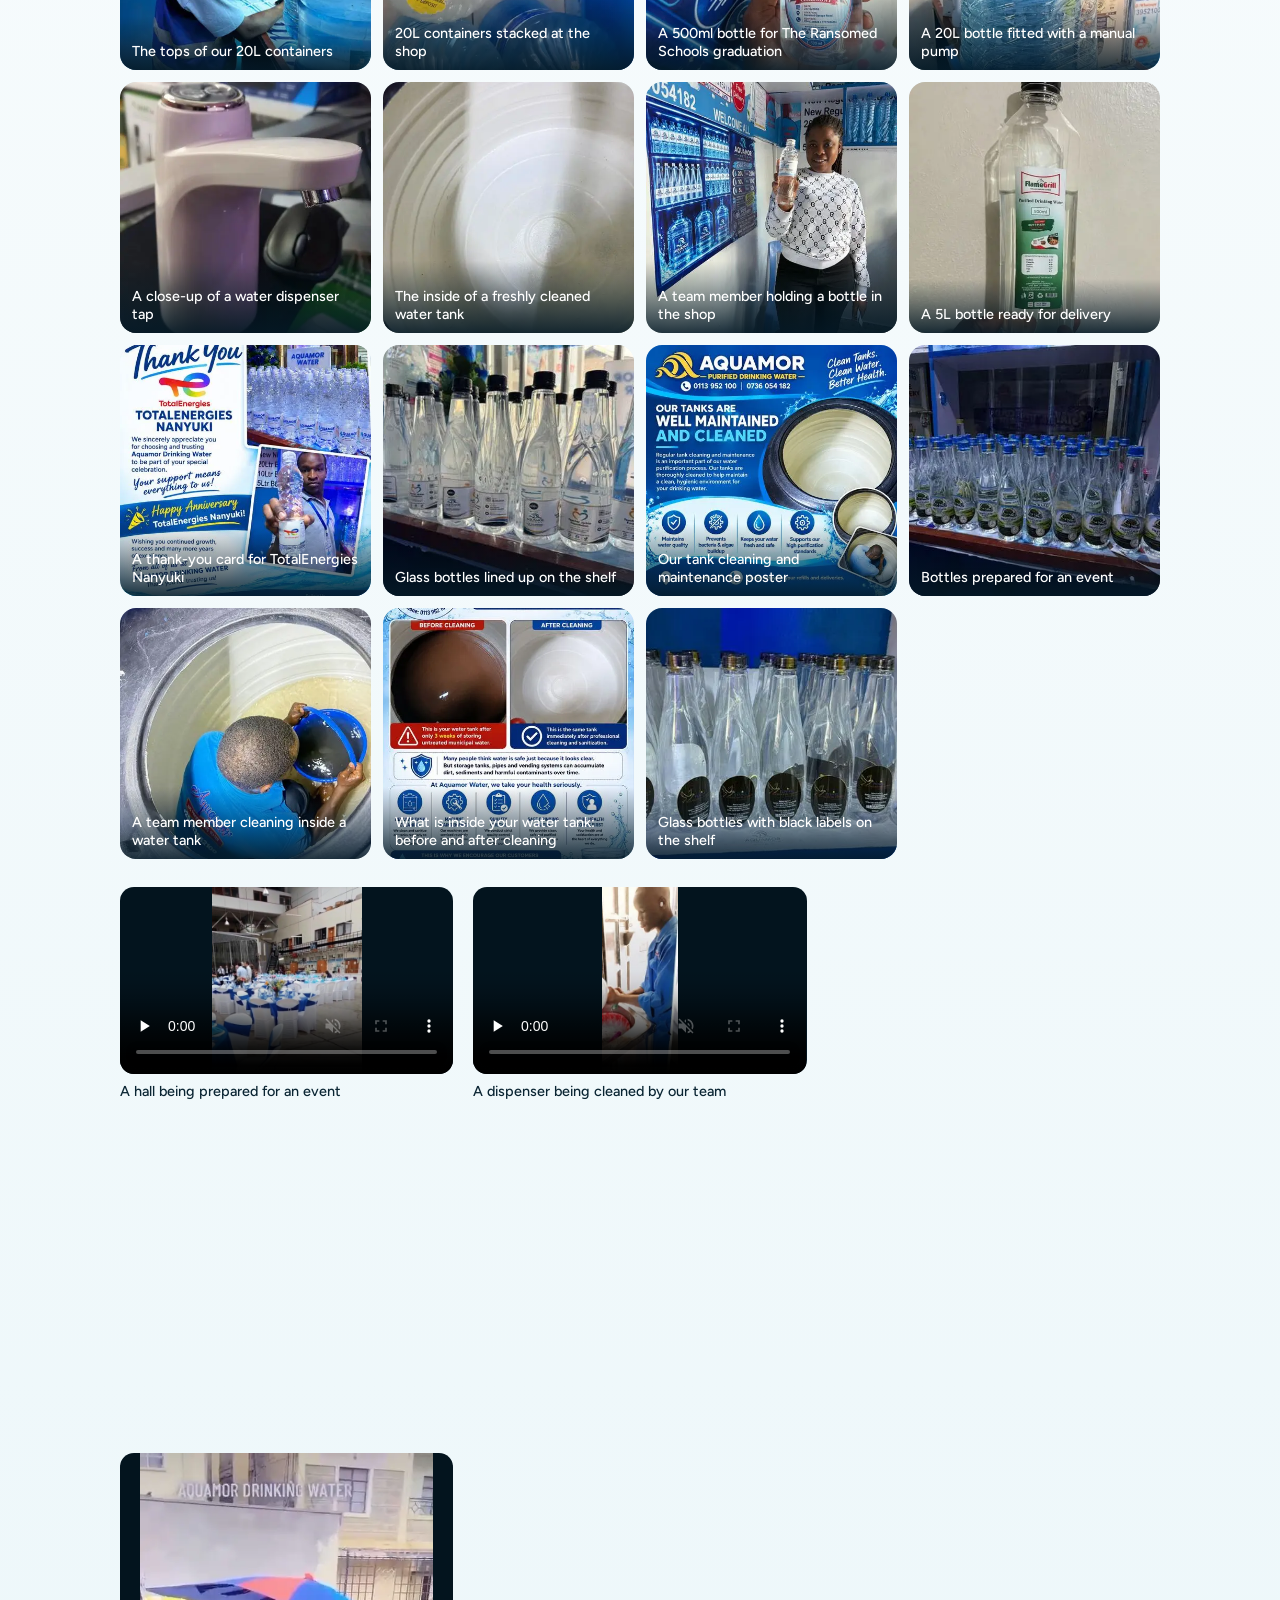
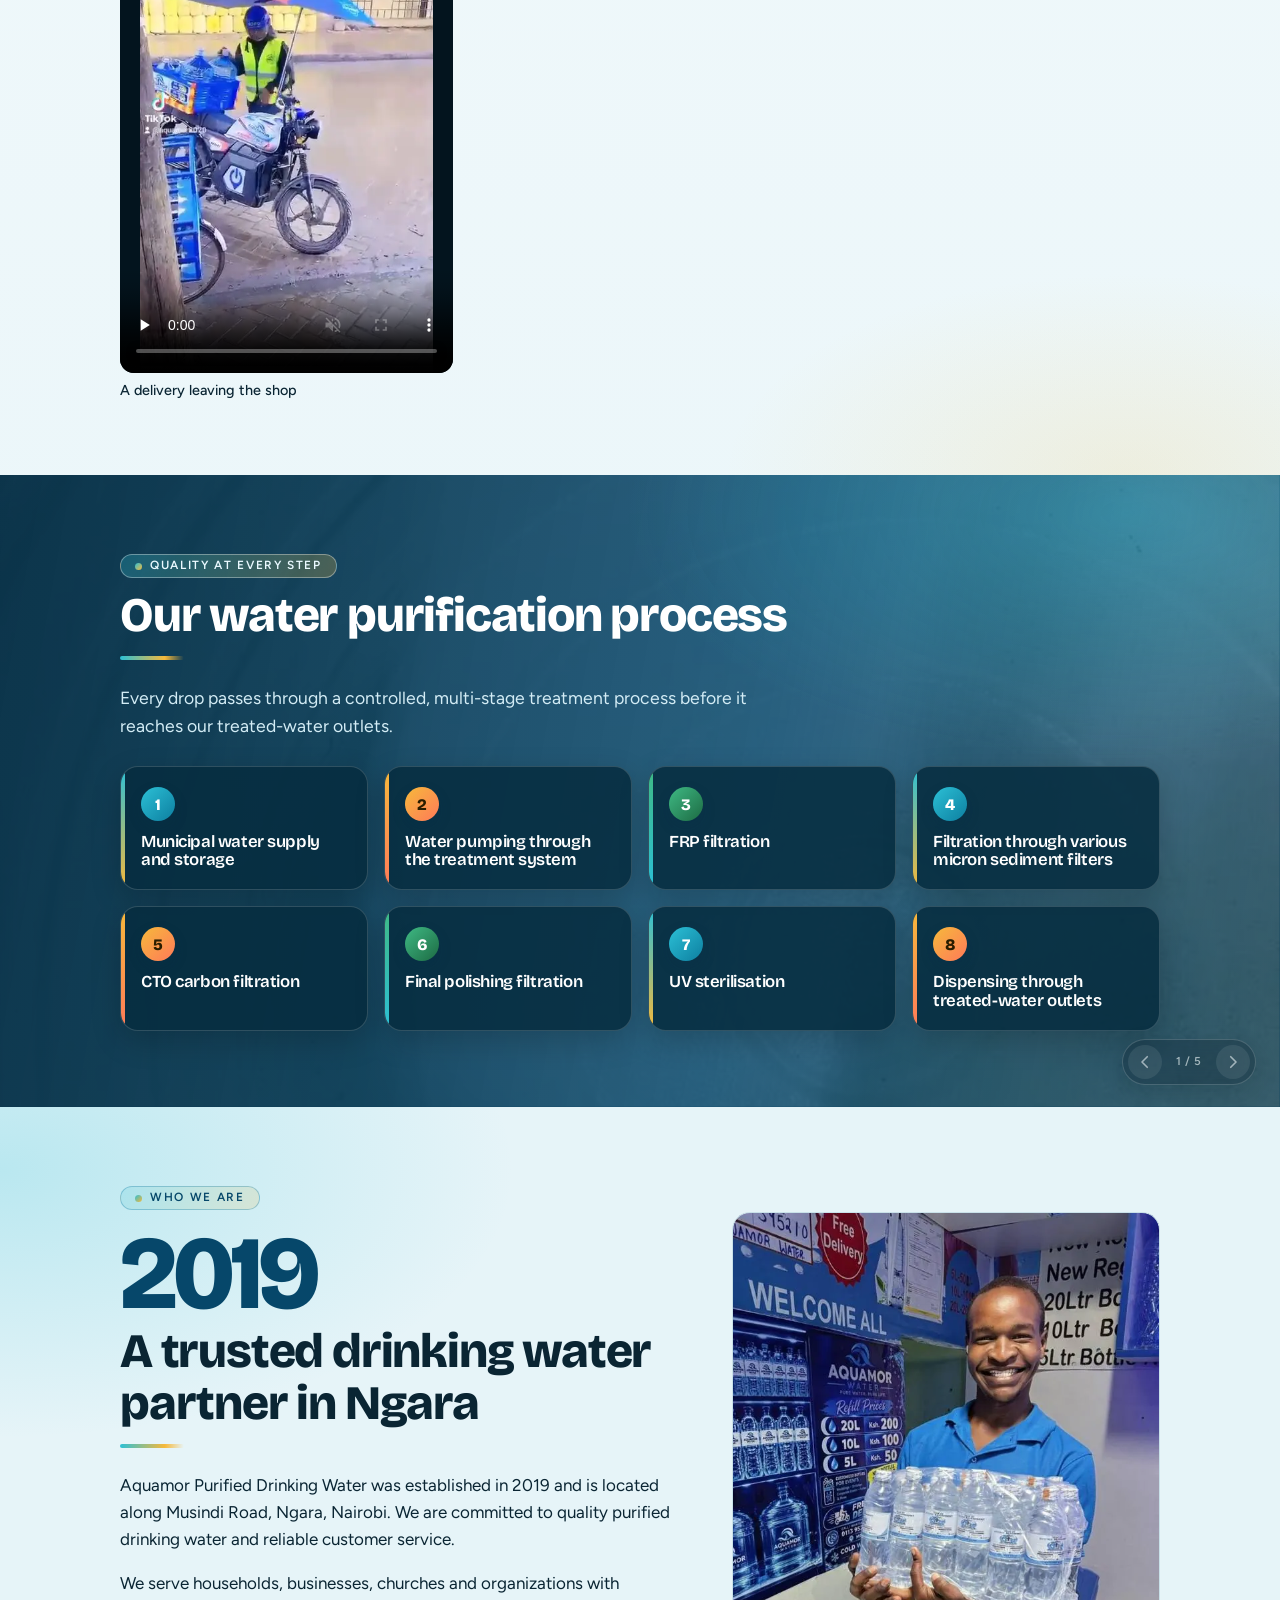
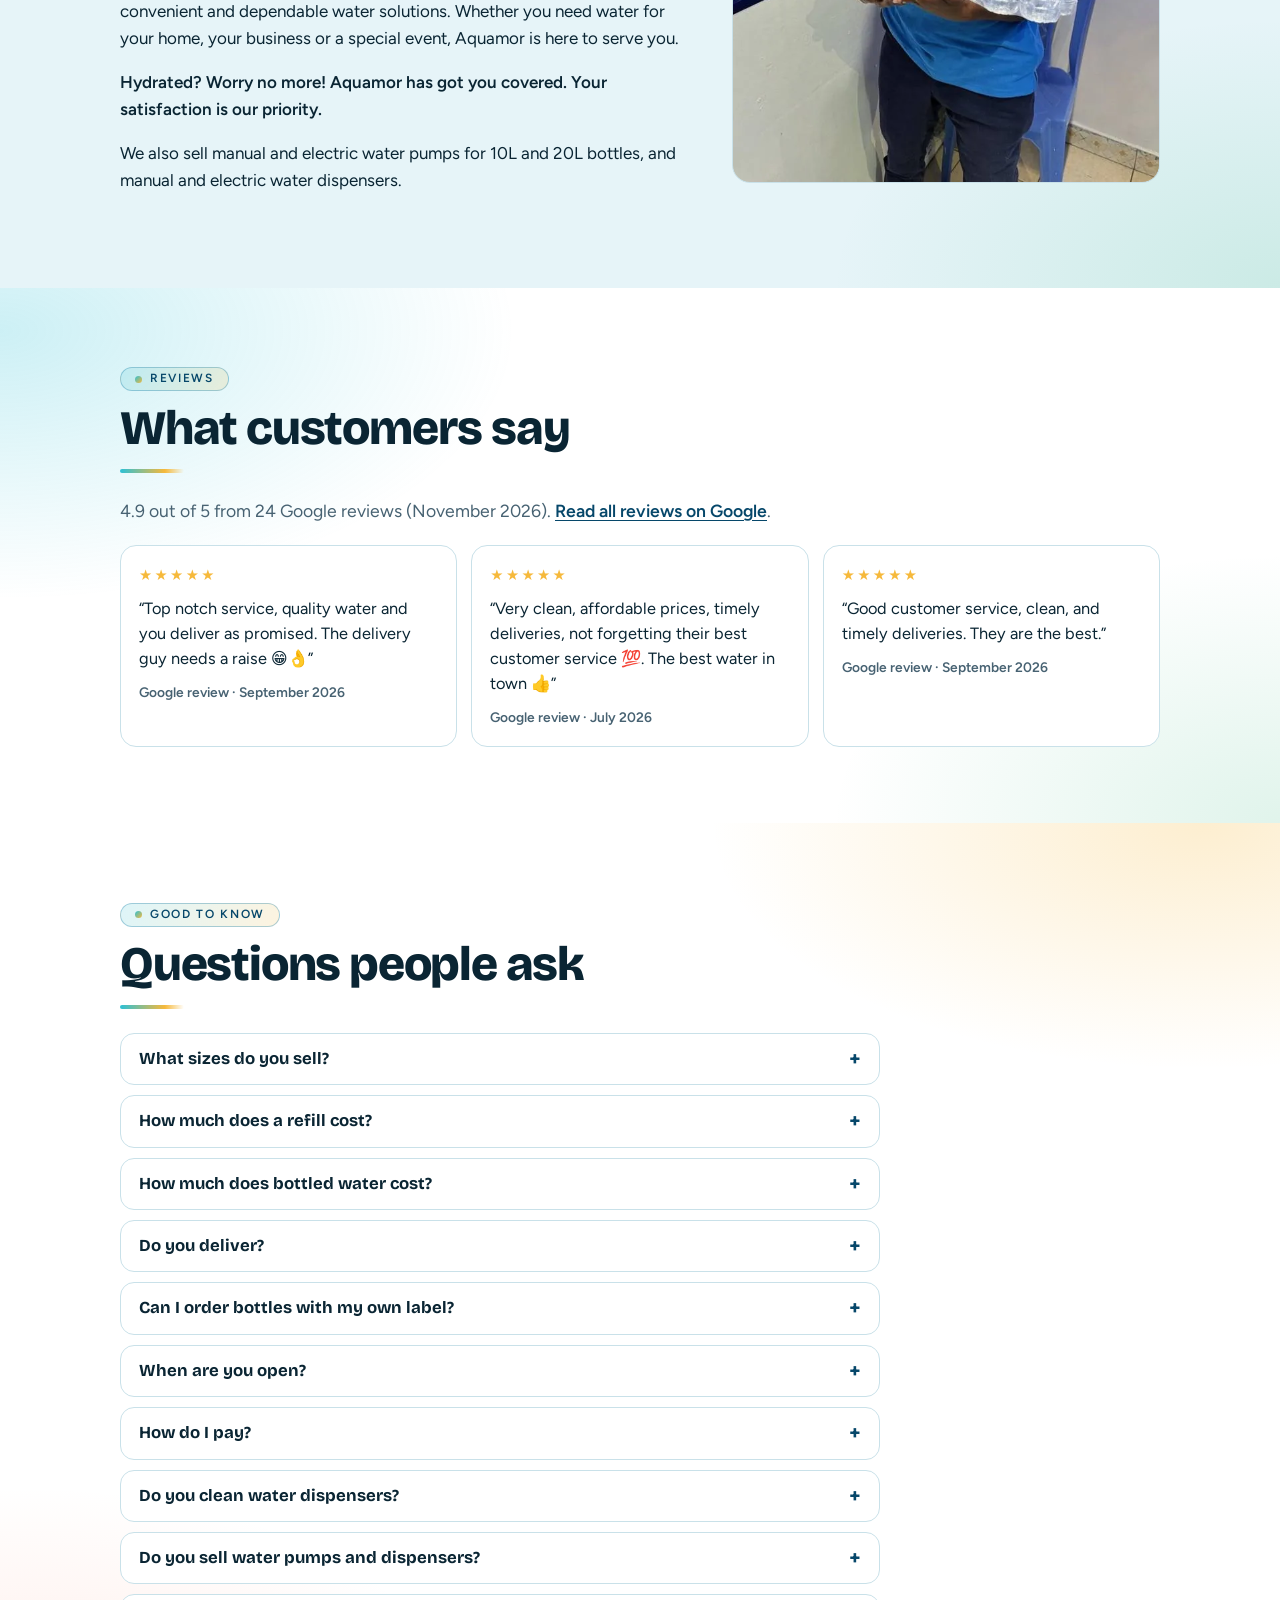
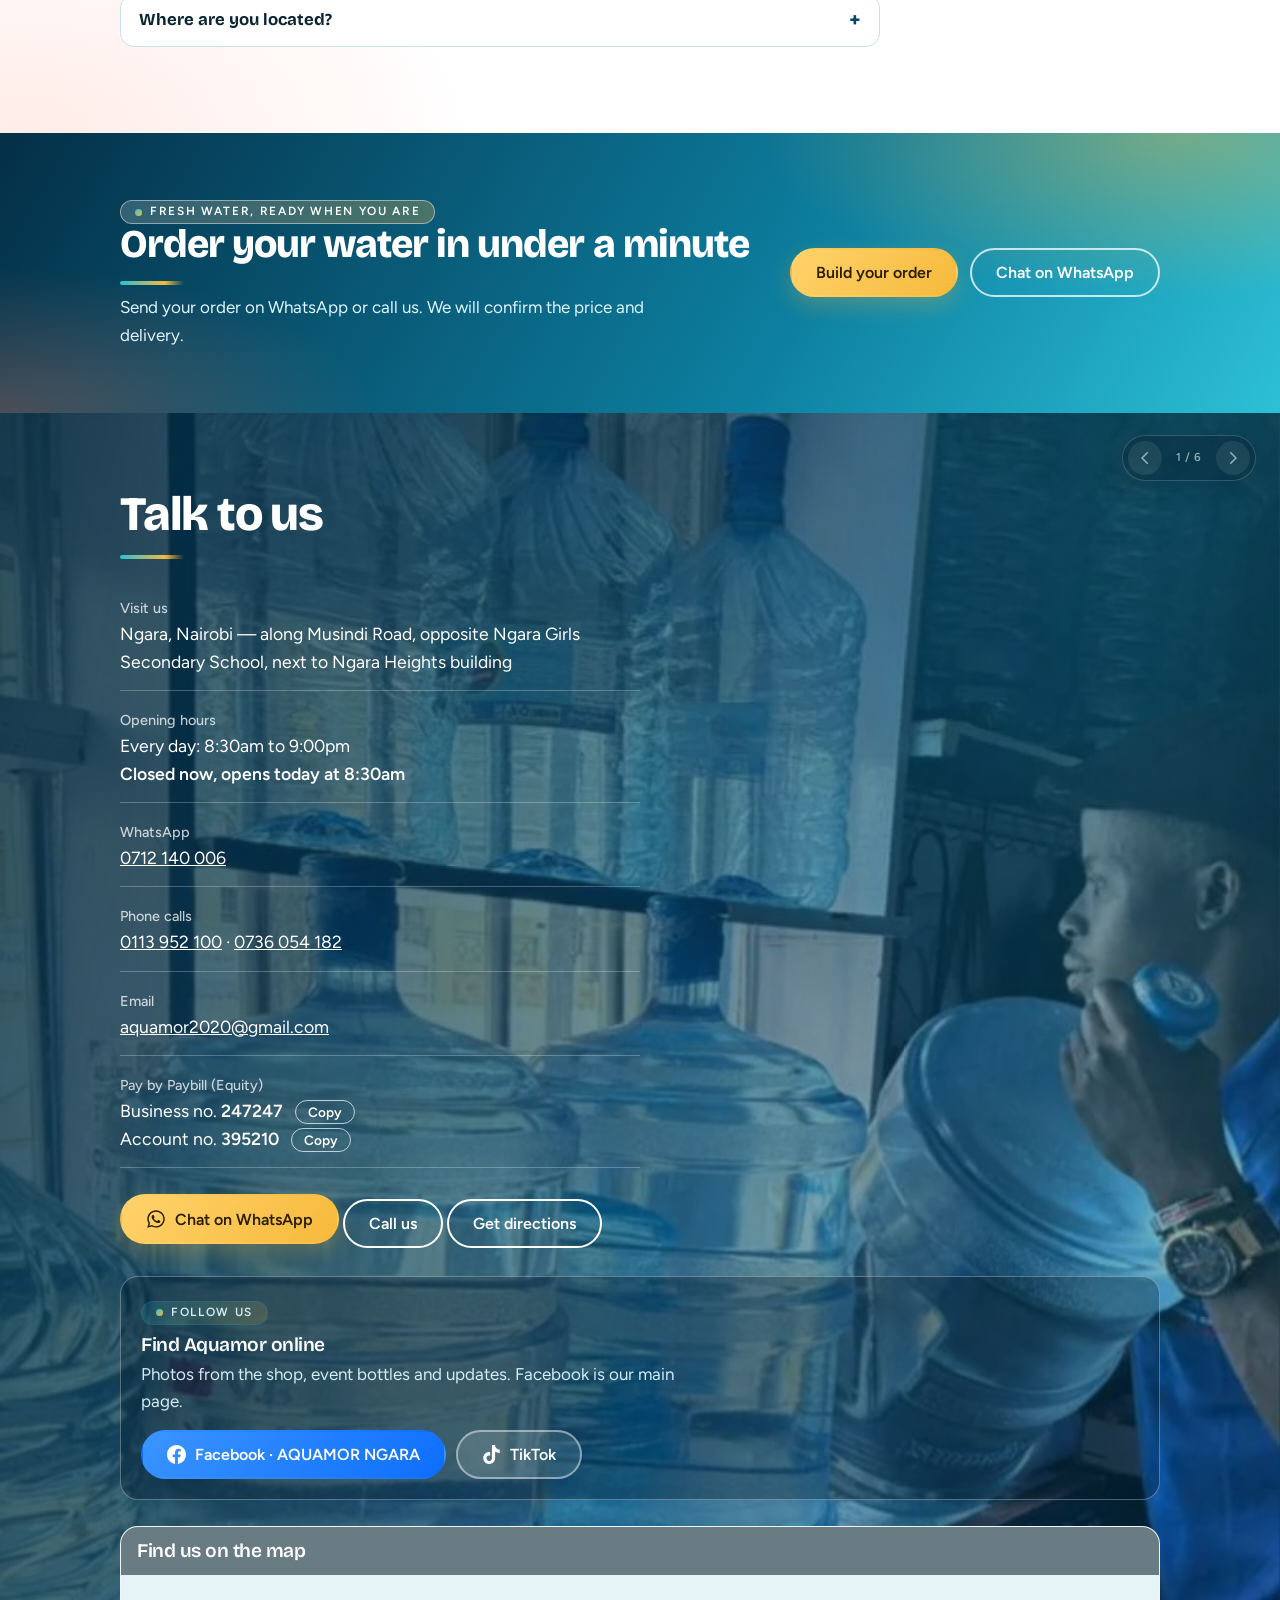
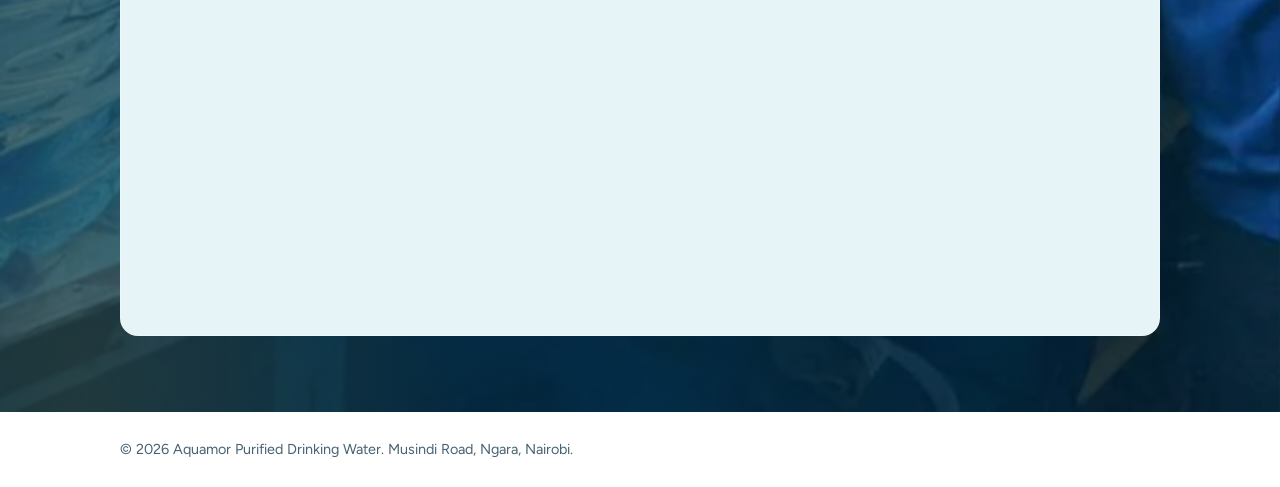
==== commit d78ce833: "feat(web): add manual section slides, hover glow and Google reviews" ====
--- a/web/index.html
+++ b/web/index.html
@@ -168,8 +168,8 @@
   }
 ]
 </script>
-<link rel="stylesheet" href="css/styles.css?v=20261118e">
-<link rel="stylesheet" href="css/photos.css?v=20261118e">
+<link rel="stylesheet" href="css/styles.css?v=20261119a">
+<link rel="stylesheet" href="css/photos.css?v=20261119a">
 </head>
 <body>
 
@@ -749,8 +749,29 @@
   </div>
 </section>
 
-<section id="reviews" hidden>
-  <div class="wrap"><h2>What customers say</h2><div class="revs" id="revList"></div></div>
+<section id="reviews" class="tinted tint-aqua">
+  <div class="wrap">
+    <p class="eyebrow">Reviews</p>
+    <h2>What customers say</h2>
+    <p class="lead">4.9 out of 5 from 24 Google reviews (November 2026). <a href="https://www.google.com/maps/place/?q=place_id:ChIJo11WKEIXLxgRky9JCq5a4U0" target="_blank" rel="noopener">Read all reviews on Google</a>.</p>
+    <div class="revs" id="revList">
+      <figure class="rev">
+        <span class="revstars" aria-hidden="true">★★★★★</span>
+        <p>“Top notch service, quality water and you deliver as promised. The delivery guy needs a raise 😁👌”</p>
+        <footer>Google review · September 2026</footer>
+      </figure>
+      <figure class="rev">
+        <span class="revstars" aria-hidden="true">★★★★★</span>
+        <p>“Very clean, affordable prices, timely deliveries, not forgetting their best customer service 💯. The best water in town 👍”</p>
+        <footer>Google review · July 2026</footer>
+      </figure>
+      <figure class="rev">
+        <span class="revstars" aria-hidden="true">★★★★★</span>
+        <p>“Good customer service, clean, and timely deliveries. They are the best.”</p>
+        <footer>Google review · September 2026</footer>
+      </figure>
+    </div>
+  </div>
 </section>
 <section id="faq" class="tinted tint-sun">
   <div class="wrap">
@@ -798,8 +819,15 @@
     <a class="btn btn-sun wa" id="chatWa" href="https://wa.me/254712140006?text=Hello%20Aquamor%2C%20I%20would%20like%20to%20ask%20about%20your%20water." target="_blank" rel="noopener"><svg viewBox="0 0 448 512" aria-hidden="true" focusable="false"><path d="M380.9 97.1C339 55.1 283.2 32 223.9 32c-122.4 0-222 99.6-222 222 0 39.1 10.2 77.3 29.6 111L0 480l117.7-30.9c32.4 17.7 68.9 27 106.1 27h.1c122.3 0 224.1-99.6 224.1-222 0-59.3-25.2-115-67.1-157zm-157 341.6c-33.2 0-65.7-8.9-94-25.7l-6.7-4-69.8 18.3L72 359.2l-4.4-7c-18.5-29.4-28.2-63.3-28.2-98.2 0-101.7 82.8-184.5 184.6-184.5 49.3 0 95.6 19.2 130.4 54.1 34.8 34.9 56.2 81.2 56.1 130.5 0 101.8-84.9 184.6-186.6 184.6zm101.2-138.2c-5.5-2.8-32.8-16.2-37.9-18-5.1-1.9-8.8-2.8-12.5 2.8-3.7 5.6-14.3 18-17.6 21.8-3.2 3.7-6.5 4.2-12 1.4-32.6-16.3-54-29.1-75.5-66-5.7-9.8 5.7-9.1 16.3-30.3 1.8-3.7 .9-6.9-.5-9.7-1.4-2.8-12.5-30.1-17.1-41.2-4.5-10.8-9.1-9.3-12.5-9.5-3.2-.2-6.9-.2-10.6-.2-3.7 0-9.7 1.4-14.8 6.9-5.1 5.6-19.4 19-19.4 46.3 0 27.3 19.9 53.7 22.6 57.4 2.8 3.7 39.1 59.7 94.8 83.8 35.2 15.2 49 16.5 66.6 13.9 10.7-1.6 32.8-13.4 37.4-26.4 4.6-13 4.6-24.1 3.2-26.4-1.3-2.5-5-3.9-10.5-6.6z"/></svg>Chat on WhatsApp</a>
     <a class="btn btn-line" href="tel:+254113952100">Call us</a>
     <a class="btn btn-line" href="https://www.google.com/maps/search/?api=1&amp;query=Aquamor+Drinking+Water+Musindi+Road+Ngara+Nairobi" target="_blank" rel="noopener">Get directions</a>
-    <a class="btn btn-line" href="https://www.facebook.com/profile.php?id=100066493751902" target="_blank" rel="noopener">Facebook: AQUAMOR NGARA</a>
-    <a class="btn btn-line" href="https://www.tiktok.com/@aquamor2020" target="_blank" rel="noopener">TikTok</a>
+    <div class="socials">
+      <p class="eyebrow">Follow us</p>
+      <h3>Find Aquamor online</h3>
+      <p>Photos from the shop, event bottles and updates. Facebook is our main page.</p>
+      <div class="socialrow">
+        <a class="btn social social--fb" href="https://www.facebook.com/profile.php?id=100066493751902" target="_blank" rel="noopener"><svg viewBox="0 0 24 24" aria-hidden="true" focusable="false"><path d="M24 12.07C24 5.4 18.63 0 12 0S0 5.4 0 12.07C0 18.1 4.39 23.1 10.13 24v-8.44H7.08v-3.49h3.05V9.41c0-3.02 1.79-4.69 4.53-4.69 1.31 0 2.68.24 2.68.24v2.97h-1.51c-1.49 0-1.96.93-1.96 1.89v2.25h3.33l-.53 3.49h-2.8V24C19.61 23.1 24 18.1 24 12.07Z"/></svg>Facebook · AQUAMOR NGARA</a>
+        <a class="btn social social--tt" href="https://www.tiktok.com/@aquamor2020" target="_blank" rel="noopener"><svg viewBox="0 0 24 24" aria-hidden="true" focusable="false"><path d="M12.53.02C13.84 0 15.14.01 16.44 0c.08 1.53.63 3.09 1.75 4.17 1.12 1.11 2.7 1.62 4.24 1.79v4.03c-1.44-.05-2.89-.35-4.2-.97-.57-.26-1.1-.59-1.62-.93-.01 2.92.01 5.84-.02 8.75-.08 1.4-.54 2.79-1.35 3.94-1.31 1.92-3.58 3.17-5.91 3.21-1.43.08-2.86-.31-4.08-1.03-2.02-1.19-3.44-3.37-3.65-5.71-.02-.5-.03-1-.01-1.49.18-1.9 1.12-3.72 2.58-4.96 1.66-1.44 3.98-2.13 6.15-1.72.02 1.48-.04 2.96-.04 4.44-.99-.32-2.15-.23-3.02.37-.63.41-1.11 1.04-1.36 1.75-.21.51-.15 1.07-.14 1.61.24 1.64 1.82 3.02 3.5 2.87 1.12-.01 2.19-.66 2.77-1.61.19-.33.4-.67.41-1.06.1-1.79.06-3.57.07-5.36.01-4.03-.01-8.05.02-12.07Z"/></svg>TikTok</a>
+      </div>
+    </div>
     <div class="map">
       <h3>Find us on the map</h3>
       <iframe
@@ -816,10 +844,10 @@
 <a class="btn btn-sun fab wa" href="https://wa.me/254712140006?text=Hello%20Aquamor%2C%20I%20would%20like%20to%20ask%20about%20your%20water." target="_blank" rel="noopener"><svg viewBox="0 0 448 512" aria-hidden="true" focusable="false"><path d="M380.9 97.1C339 55.1 283.2 32 223.9 32c-122.4 0-222 99.6-222 222 0 39.1 10.2 77.3 29.6 111L0 480l117.7-30.9c32.4 17.7 68.9 27 106.1 27h.1c122.3 0 224.1-99.6 224.1-222 0-59.3-25.2-115-67.1-157zm-157 341.6c-33.2 0-65.7-8.9-94-25.7l-6.7-4-69.8 18.3L72 359.2l-4.4-7c-18.5-29.4-28.2-63.3-28.2-98.2 0-101.7 82.8-184.5 184.6-184.5 49.3 0 95.6 19.2 130.4 54.1 34.8 34.9 56.2 81.2 56.1 130.5 0 101.8-84.9 184.6-186.6 184.6zm101.2-138.2c-5.5-2.8-32.8-16.2-37.9-18-5.1-1.9-8.8-2.8-12.5 2.8-3.7 5.6-14.3 18-17.6 21.8-3.2 3.7-6.5 4.2-12 1.4-32.6-16.3-54-29.1-75.5-66-5.7-9.8 5.7-9.1 16.3-30.3 1.8-3.7 .9-6.9-.5-9.7-1.4-2.8-12.5-30.1-17.1-41.2-4.5-10.8-9.1-9.3-12.5-9.5-3.2-.2-6.9-.2-10.6-.2-3.7 0-9.7 1.4-14.8 6.9-5.1 5.6-19.4 19-19.4 46.3 0 27.3 19.9 53.7 22.6 57.4 2.8 3.7 39.1 59.7 94.8 83.8 35.2 15.2 49 16.5 66.6 13.9 10.7-1.6 32.8-13.4 37.4-26.4 4.6-13 4.6-24.1 3.2-26.4-1.3-2.5-5-3.9-10.5-6.6z"/></svg>WhatsApp us</a>
 <div id="toast" class="toast" role="status" aria-live="polite" hidden></div>
 
-<script src="js/order.js?v=20261118e" defer></script>
-<script src="js/planner.js?v=20261118e" defer></script>
-<script src="js/gallery.js?v=20261118e" defer></script>
-<script src="js/site.js?v=20261118e" defer></script>
-<script src="js/i18n.js?v=20261118e" defer></script>
+<script src="js/order.js?v=20261119a" defer></script>
+<script src="js/planner.js?v=20261119a" defer></script>
+<script src="js/gallery.js?v=20261119a" defer></script>
+<script src="js/site.js?v=20261119a" defer></script>
+<script src="js/i18n.js?v=20261119a" defer></script>
 </body>
 </html>
--- a/web/css/styles.css
+++ b/web/css/styles.css
@@ -67,9 +67,49 @@
 .hero::before{content:"";position:absolute;inset:0;z-index:1;background:linear-gradient(105deg,rgba(4,47,71,.93) 0%,rgba(6,71,106,.72) 46%,rgba(13,127,160,.42) 76%,rgba(246,185,59,.24) 100%)}
 .wave{position:relative;z-index:2}
 .bg{position:absolute;inset:0;z-index:0}
-.bg picture{position:absolute;inset:0;display:block;opacity:0;transition:opacity 1.2s ease}
-.bg picture.on{opacity:1}
+.bg picture{position:absolute;inset:0;display:block;opacity:0;transition:opacity 1.1s ease,filter 1.1s ease}
+.bg picture.on{opacity:1;animation:bgIn 1.2s ease both}
 .bg img{width:100%;height:100%;object-fit:cover;display:block}
+/* The incoming photo fades in from a brighter, slightly larger frame, so each
+   slide change reads as a brighten-then-settle rather than a flat cut. */
+@keyframes bgIn{
+  from{opacity:0;transform:scale(1.035);filter:brightness(1.4) saturate(1.12)}
+  to{opacity:1;transform:none;filter:none}
+}
+/* Interacting with a photo section lights it up for a moment, then leaves the
+   photo brighter while the pointer or keyboard focus stays inside. */
+.hero::before,.band::before,.contact::before,.withbg::before,.tinted::before{transition:filter .5s ease}
+.is-lit::before{filter:brightness(1.2) saturate(1.06)}
+.tinted:hover::before{filter:brightness(1.12)}
+.is-lit .bg picture.on{filter:brightness(1.18) saturate(1.08);animation:bgFlash 1.1s ease}
+@keyframes bgFlash{
+  0%,100%{filter:brightness(1.18) saturate(1.08)}
+  45%{filter:brightness(1.46) saturate(1.18)}
+}
+/* Manual photo controls on each section that has a slideshow. */
+.has-bgslides{position:relative}
+.bgctl{position:absolute;right:clamp(10px,2.4vw,24px);bottom:clamp(10px,2.4vw,22px);z-index:4;
+  display:flex;align-items:center;gap:6px;padding:5px;border-radius:999px;
+  background:rgba(4,25,38,.5);border:1px solid rgba(255,255,255,.3);
+  -webkit-backdrop-filter:blur(8px);backdrop-filter:blur(8px);
+  box-shadow:0 8px 24px rgba(3,20,30,.28);opacity:.55;
+  transition:opacity .3s ease,transform .3s ease}
+.has-bgslides:hover .bgctl,.has-bgslides:focus-within .bgctl,.has-bgslides.is-lit .bgctl{opacity:1;transform:translateY(-2px)}
+.bgbtn{width:34px;height:34px;padding:0;border:0;border-radius:50%;cursor:pointer;
+  display:grid;place-items:center;color:#fff;background:rgba(255,255,255,.14);
+  transition:background .2s ease,transform .2s ease}
+.bgbtn:hover,.bgbtn:focus-visible{background:linear-gradient(135deg,var(--aqua),#0d7fa0);transform:scale(1.06)}
+.bgbtn:active{transform:scale(.94)}
+.bgbtn svg{width:18px;height:18px}
+.bgcount{min-width:42px;text-align:center;color:#fff;font:700 .72rem/1 "Figtree",sans-serif;letter-spacing:.04em}
+@media(hover:none){.bgctl{opacity:.9}.bgbtn{width:38px;height:38px}}
+.hero .bgctl{bottom:clamp(84px,10vw,104px)}
+.contact .bgctl{top:clamp(10px,2.4vw,22px);bottom:auto}
+@media(prefers-reduced-motion:reduce){
+  .bg picture.on{animation:none}
+  .is-lit .bg picture.on{animation:none}
+  .bgctl,.bgbtn,.is-lit::before,.tinted::before{transition:none}
+}
 /* Colour rhythm: tinted sections between the photo bands so the page does not
    stay one flat colour. The glows are decorative only. */
 .tinted{position:relative;overflow:hidden;background:var(--bg)}
@@ -134,10 +174,21 @@
 .grid{display:grid;grid-template-columns:repeat(auto-fill,minmax(210px,1fr));gap:12px;margin-top:20px}
 .g{aspect-ratio:1;border:0;border-radius:16px;background-color:var(--foam);cursor:pointer;position:relative;overflow:hidden;padding:0}
 .g picture{position:absolute;inset:0;display:block}
-.g img{width:100%;height:100%;object-fit:cover;display:block}
-.g span{position:absolute;left:0;right:0;bottom:0;padding:26px 12px 10px;color:#fff;font:500 .9rem "Figtree",sans-serif;text-align:left;background:linear-gradient(transparent,rgba(4,25,38,.88))}
+.g img{width:100%;height:100%;object-fit:cover;display:block;transition:transform .55s cubic-bezier(.22,1,.36,1)}
+.g span{position:absolute;left:0;right:0;bottom:0;z-index:2;padding:26px 12px 10px;color:#fff;font:500 .9rem "Figtree",sans-serif;text-align:left;background:linear-gradient(transparent,rgba(4,25,38,.88))}
+/* A soft band of light sweeps across the tile on hover or keyboard focus,
+   matching the brightness lift used on the photo sections. */
+.g::after{content:"";position:absolute;inset:-40% -60%;z-index:1;pointer-events:none;
+  background:linear-gradient(115deg,transparent 38%,rgba(255,255,255,.4) 50%,transparent 62%);
+  transform:translateX(-85%) rotate(6deg);transition:transform .75s ease}
 .g{transition:transform .3s ease,filter .3s ease,box-shadow .3s ease}
-.g:hover{filter:brightness(1.06);transform:translateY(-2px) scale(1.01);box-shadow:0 16px 34px rgba(4,25,38,.22)}.g.hide{display:none}
+.g:hover,.g:focus-visible{filter:brightness(1.12) saturate(1.08);transform:translateY(-3px) scale(1.015);box-shadow:0 18px 38px rgba(4,25,38,.24)}
+.g:hover::after,.g:focus-visible::after{transform:translateX(85%) rotate(6deg)}
+.g:hover img,.g:focus-visible img{transform:scale(1.06)}
+.g:active{transform:translateY(-1px) scale(.995)}
+.g.hide{display:none}
+@media(prefers-reduced-motion:reduce){.g,.g::after,.g img{transition:none}}
+@media(prefers-reduced-motion:reduce){.g:hover img,.g:focus-visible img{transform:none}}
 .gallery .tabs{margin:18px 0 0}
 .clips{display:grid;grid-template-columns:repeat(auto-fit,minmax(260px,1fr));gap:20px;margin-top:28px;align-items:start}
 .clip{margin:0}
@@ -182,8 +233,26 @@
 details[open] summary::after{content:"−"}
 details p{padding:0 18px 16px;margin:0;color:var(--muted)}
 .revs{display:grid;gap:14px;grid-template-columns:repeat(auto-fit,minmax(240px,1fr));margin-top:20px}
-.rev{padding:18px;border:1.5px solid var(--line);border-radius:16px;background:var(--card);margin:0}
-.rev p{margin:0 0 .6em}.rev footer{padding:0;color:var(--muted);font-weight:600}
+.rev{position:relative;padding:18px;border:1.5px solid var(--line);border-radius:16px;background:var(--card);margin:0;
+  transition:transform .25s ease,box-shadow .25s ease,border-color .25s ease}
+.rev:hover{transform:translateY(-3px);border-color:var(--aqua);box-shadow:0 16px 32px rgba(4,25,38,.12)}
+.rev p{margin:0 0 .6em;font-size:1.02rem;line-height:1.55}
+.rev footer{padding:0;color:var(--muted);font-weight:600;font-size:.86rem}
+.revstars{display:block;color:var(--sun);letter-spacing:.16em;font-size:.92rem;margin-bottom:8px}
+#reviews .lead a{color:var(--deep);font-weight:700;text-decoration:underline;text-underline-offset:3px}
+@media(prefers-reduced-motion:reduce){.rev{transition:none}}
+/* Social links: Facebook is the busiest page, so it leads. */
+.socials{margin:28px 0 8px;padding:20px;border:1.5px solid rgba(255,255,255,.3);border-radius:18px;background:rgba(4,25,38,.3)}
+.socials .eyebrow{margin-bottom:10px}
+.socials h3{margin:0 0 6px;color:#fff}
+.socials p{margin:0 0 14px;color:#d3ecf5;max-width:52ch}
+.socialrow{display:flex;gap:10px;flex-wrap:wrap}
+.social{display:inline-flex;align-items:center;gap:9px;border-color:transparent;transition:transform .2s ease,filter .2s ease}
+.social svg{width:19px;height:19px;flex:0 0 auto;fill:currentColor}
+.social--fb{background:linear-gradient(135deg,#3b95ff,#0d6efd);color:#fff}
+.social--tt{background:rgba(255,255,255,.12);color:#fff;border-color:rgba(255,255,255,.45)}
+.social--fb:hover,.social--tt:hover{transform:translateY(-2px);filter:brightness(1.08)}
+@media(prefers-reduced-motion:reduce){.social{transition:none}}
 @media(max-width:380px){.nav{padding:10px 12px;gap:6px}.nav .btn{padding:10px 14px;font-size:.9rem}.brand{font-size:1.1rem}.mark{width:38px}.lang{padding:6px 10px}}
 .panel{background:var(--card);border:1.5px solid var(--line);border-radius:20px;padding:24px}
 .build{display:grid;grid-template-columns:1.2fr .8fr;gap:24px;align-items:start}
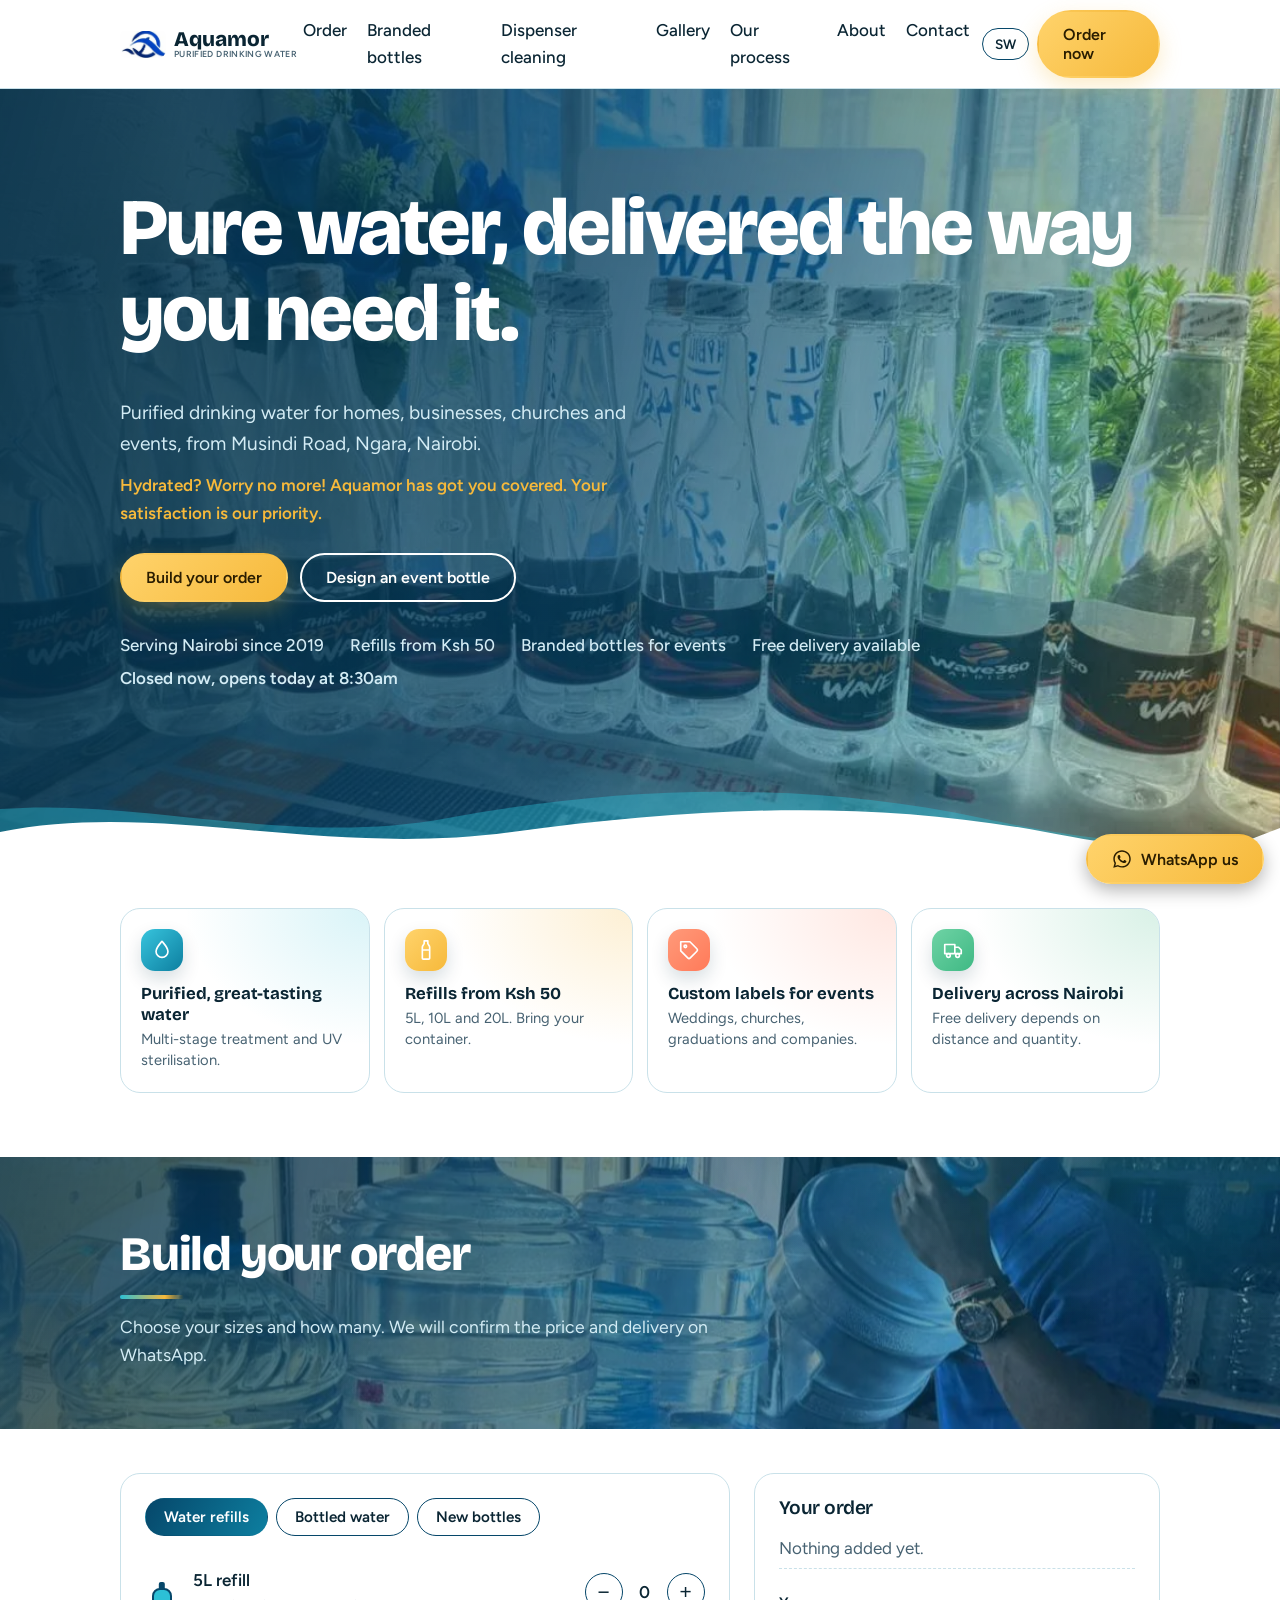
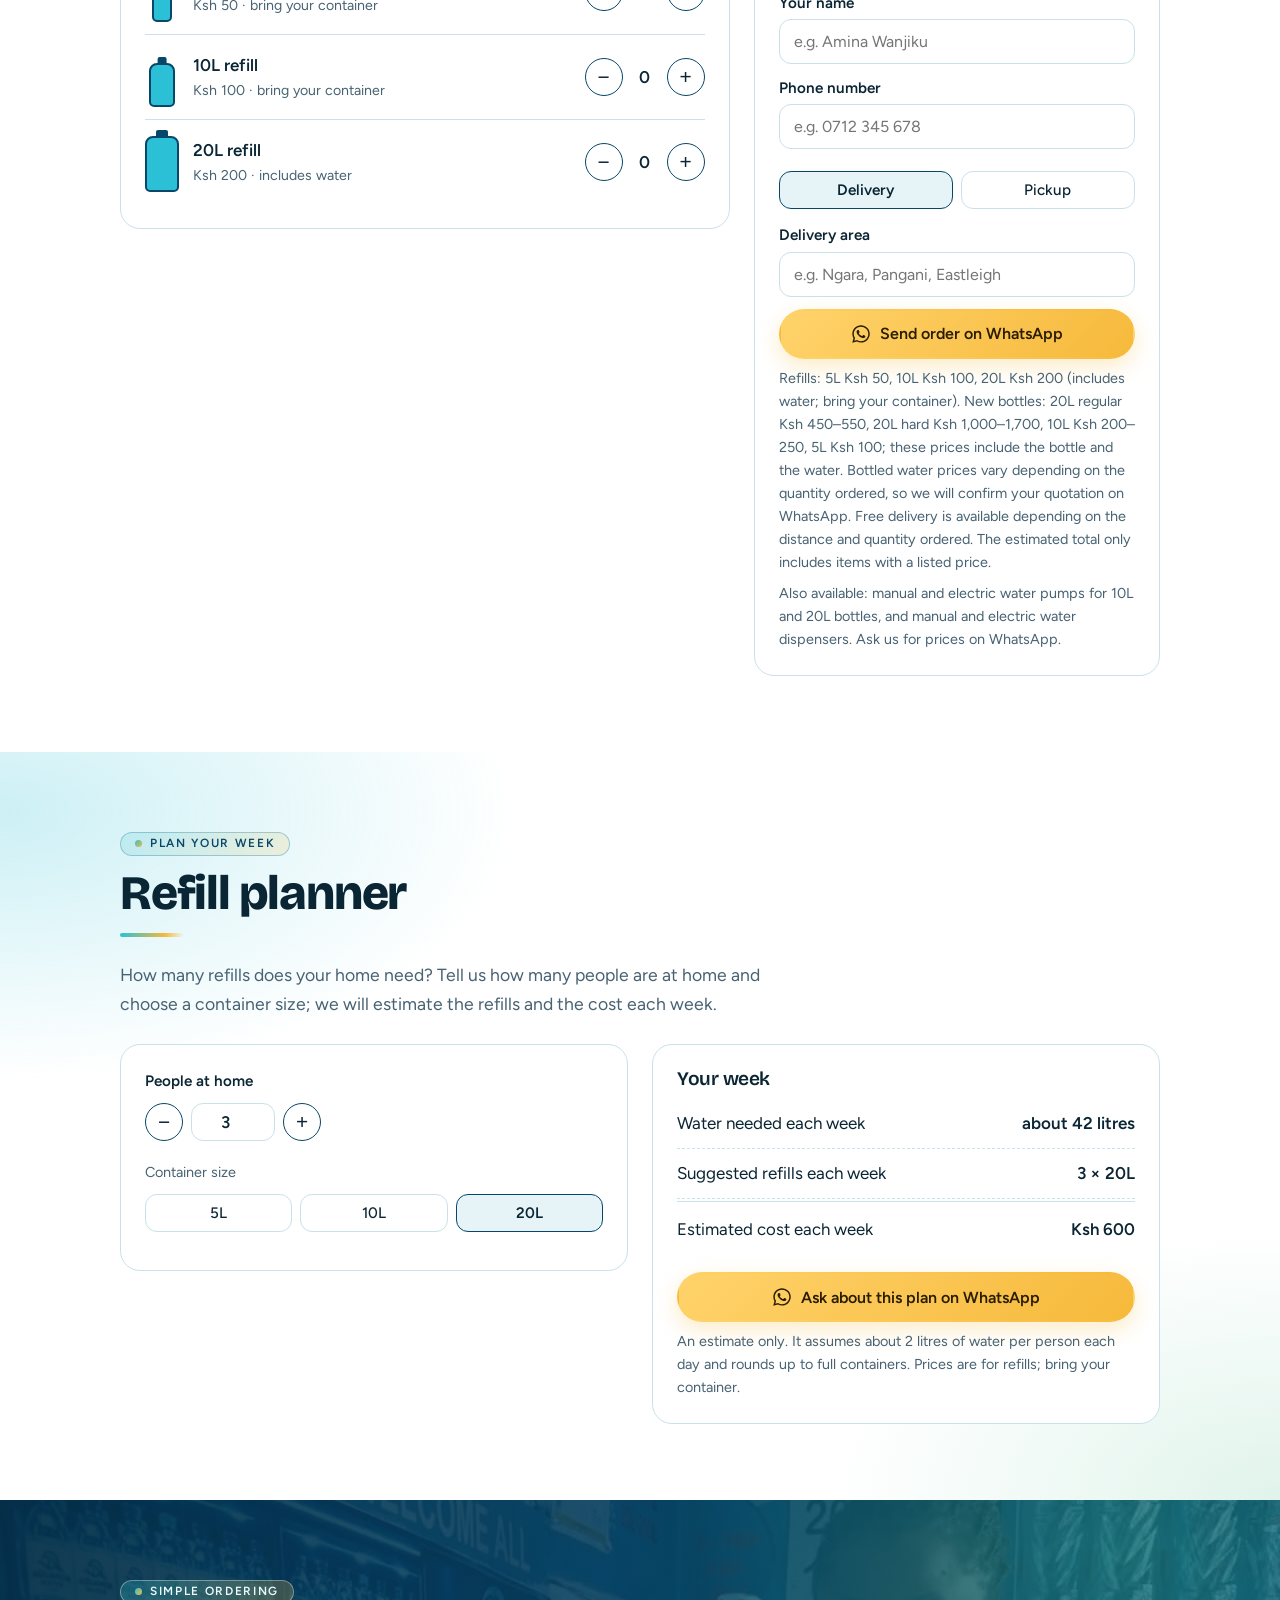
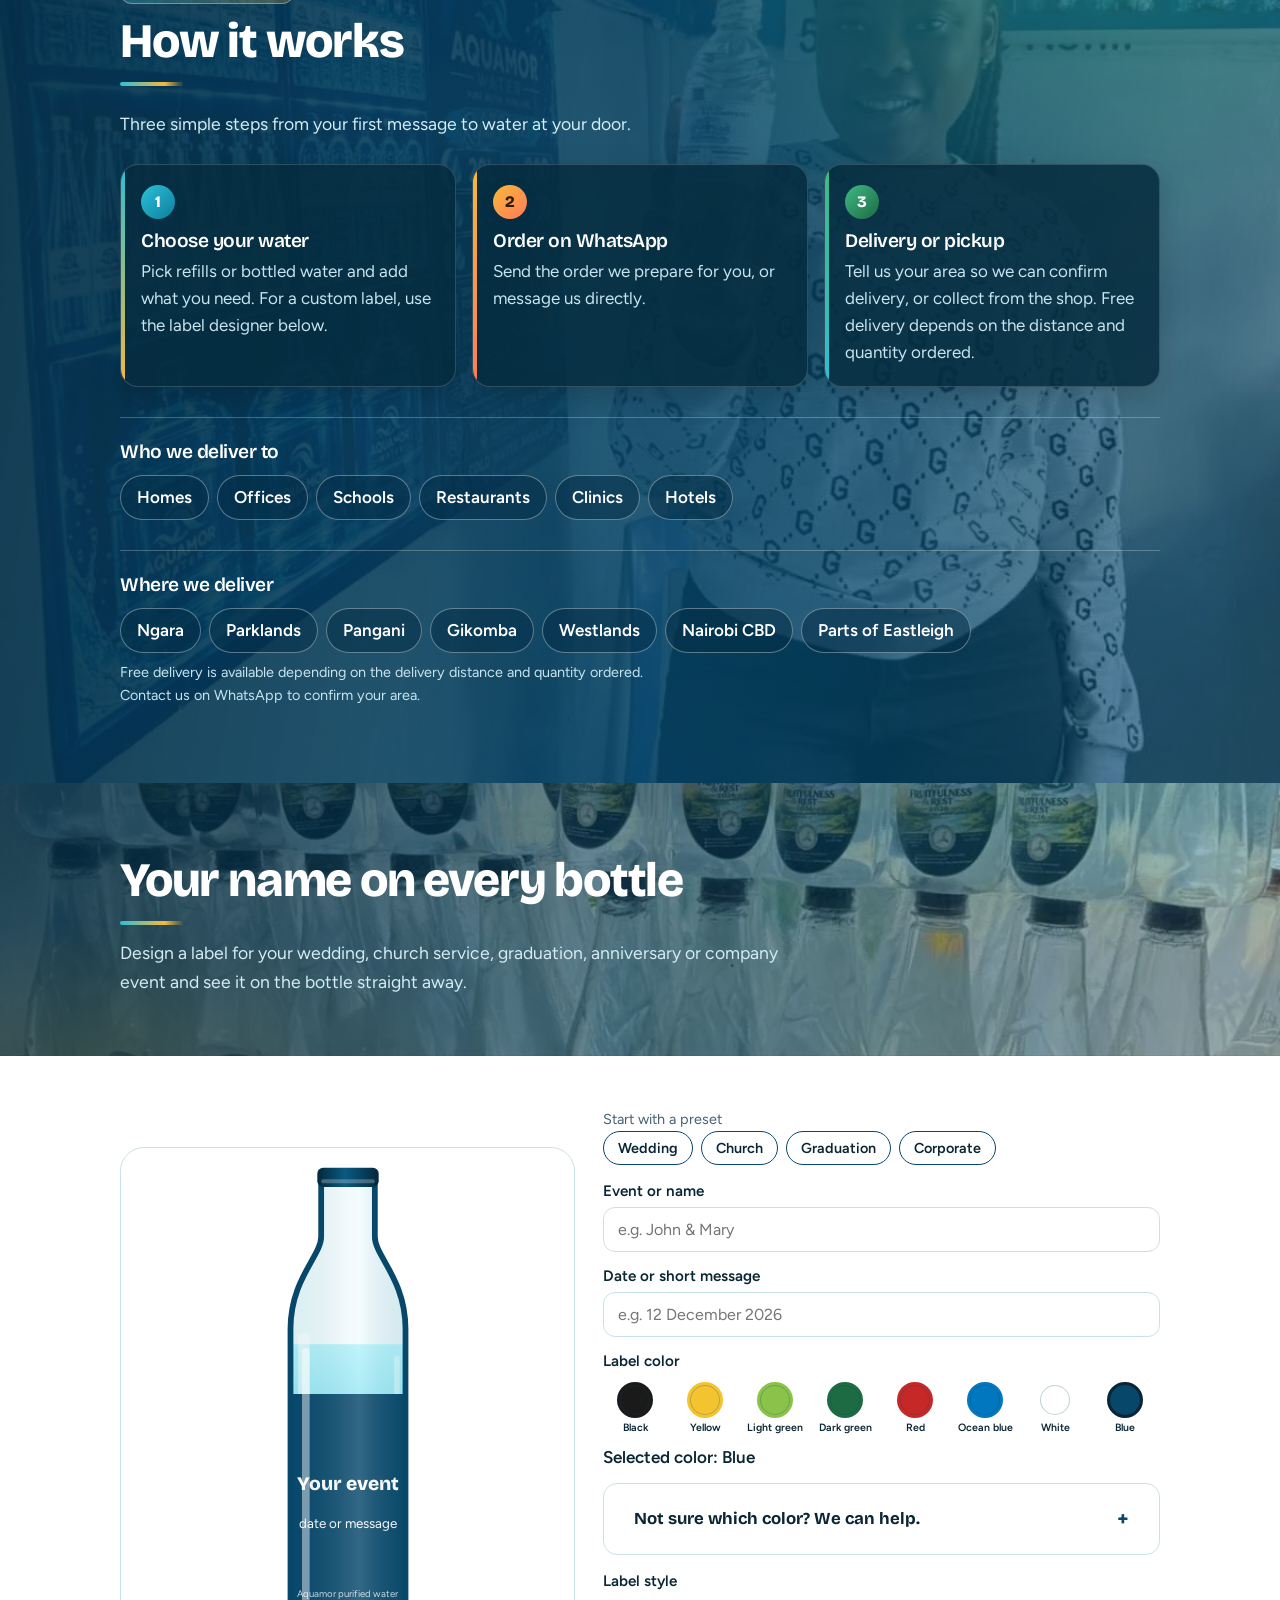
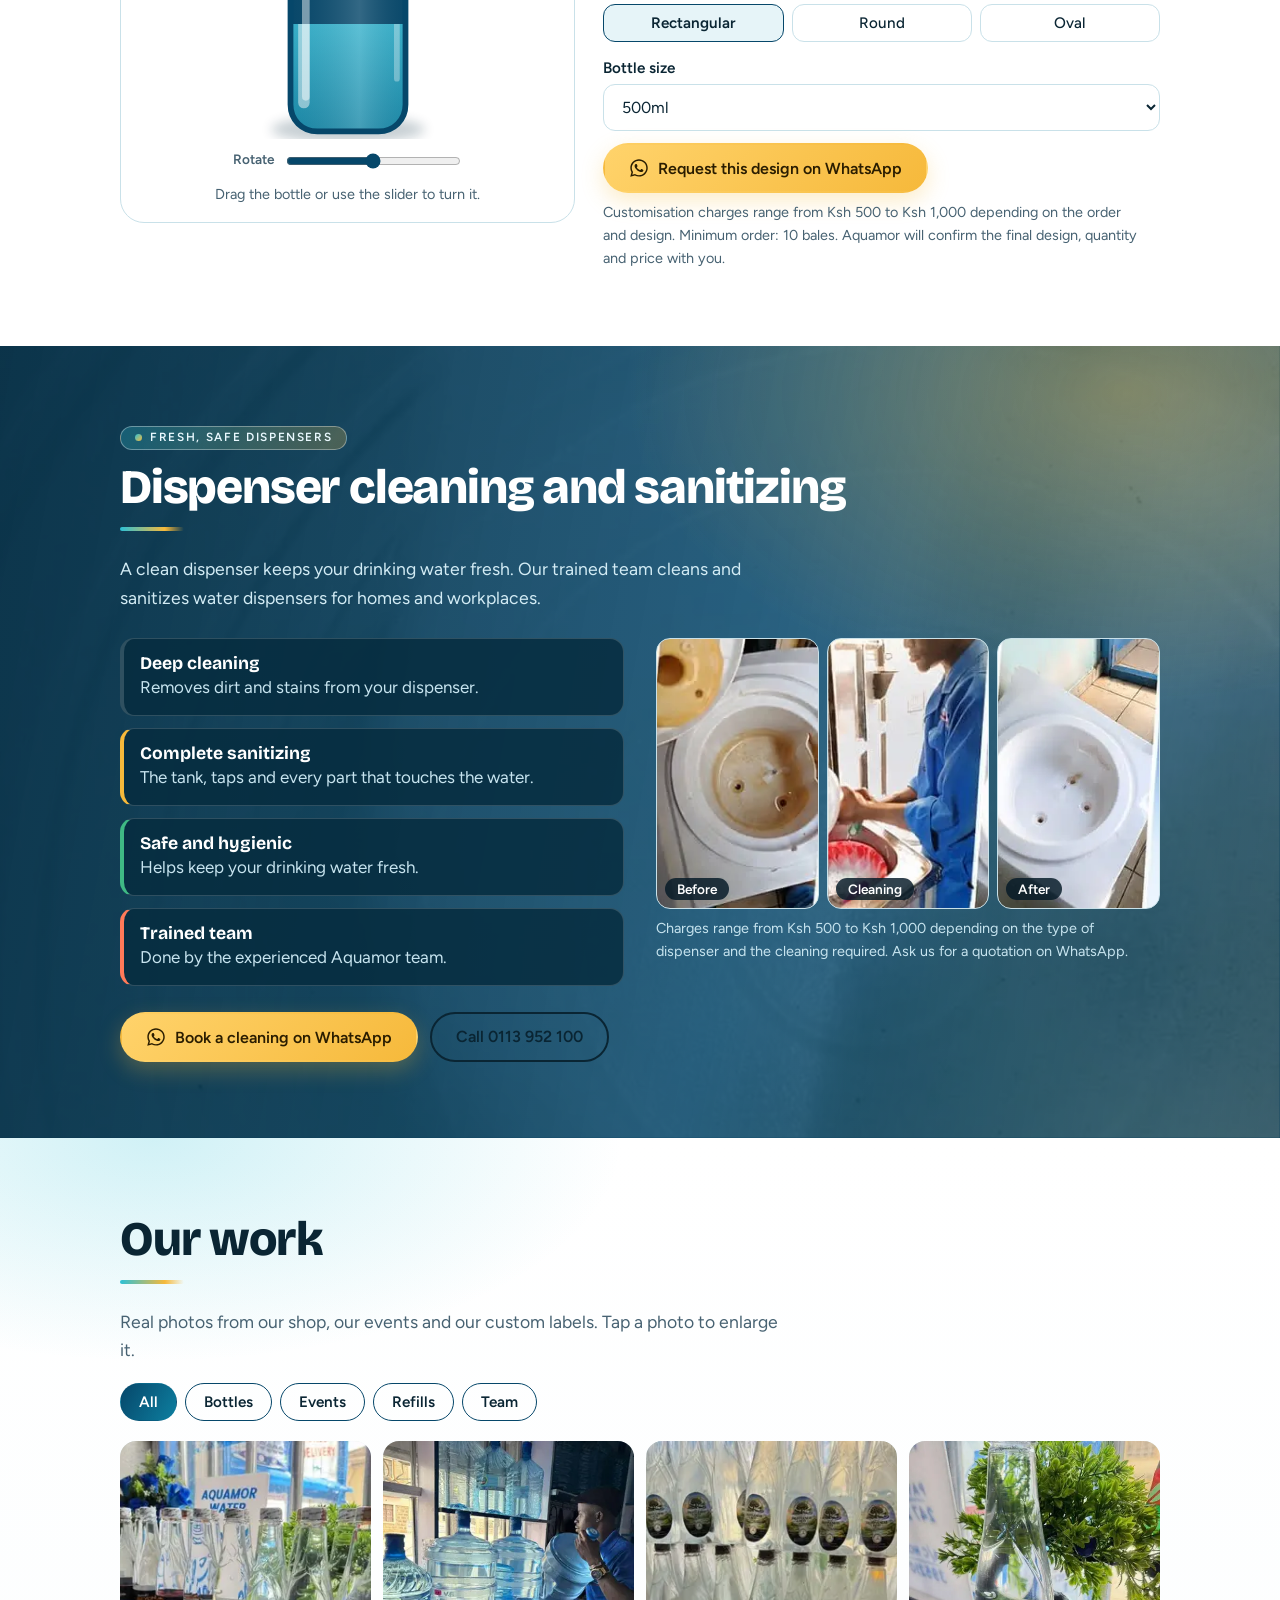
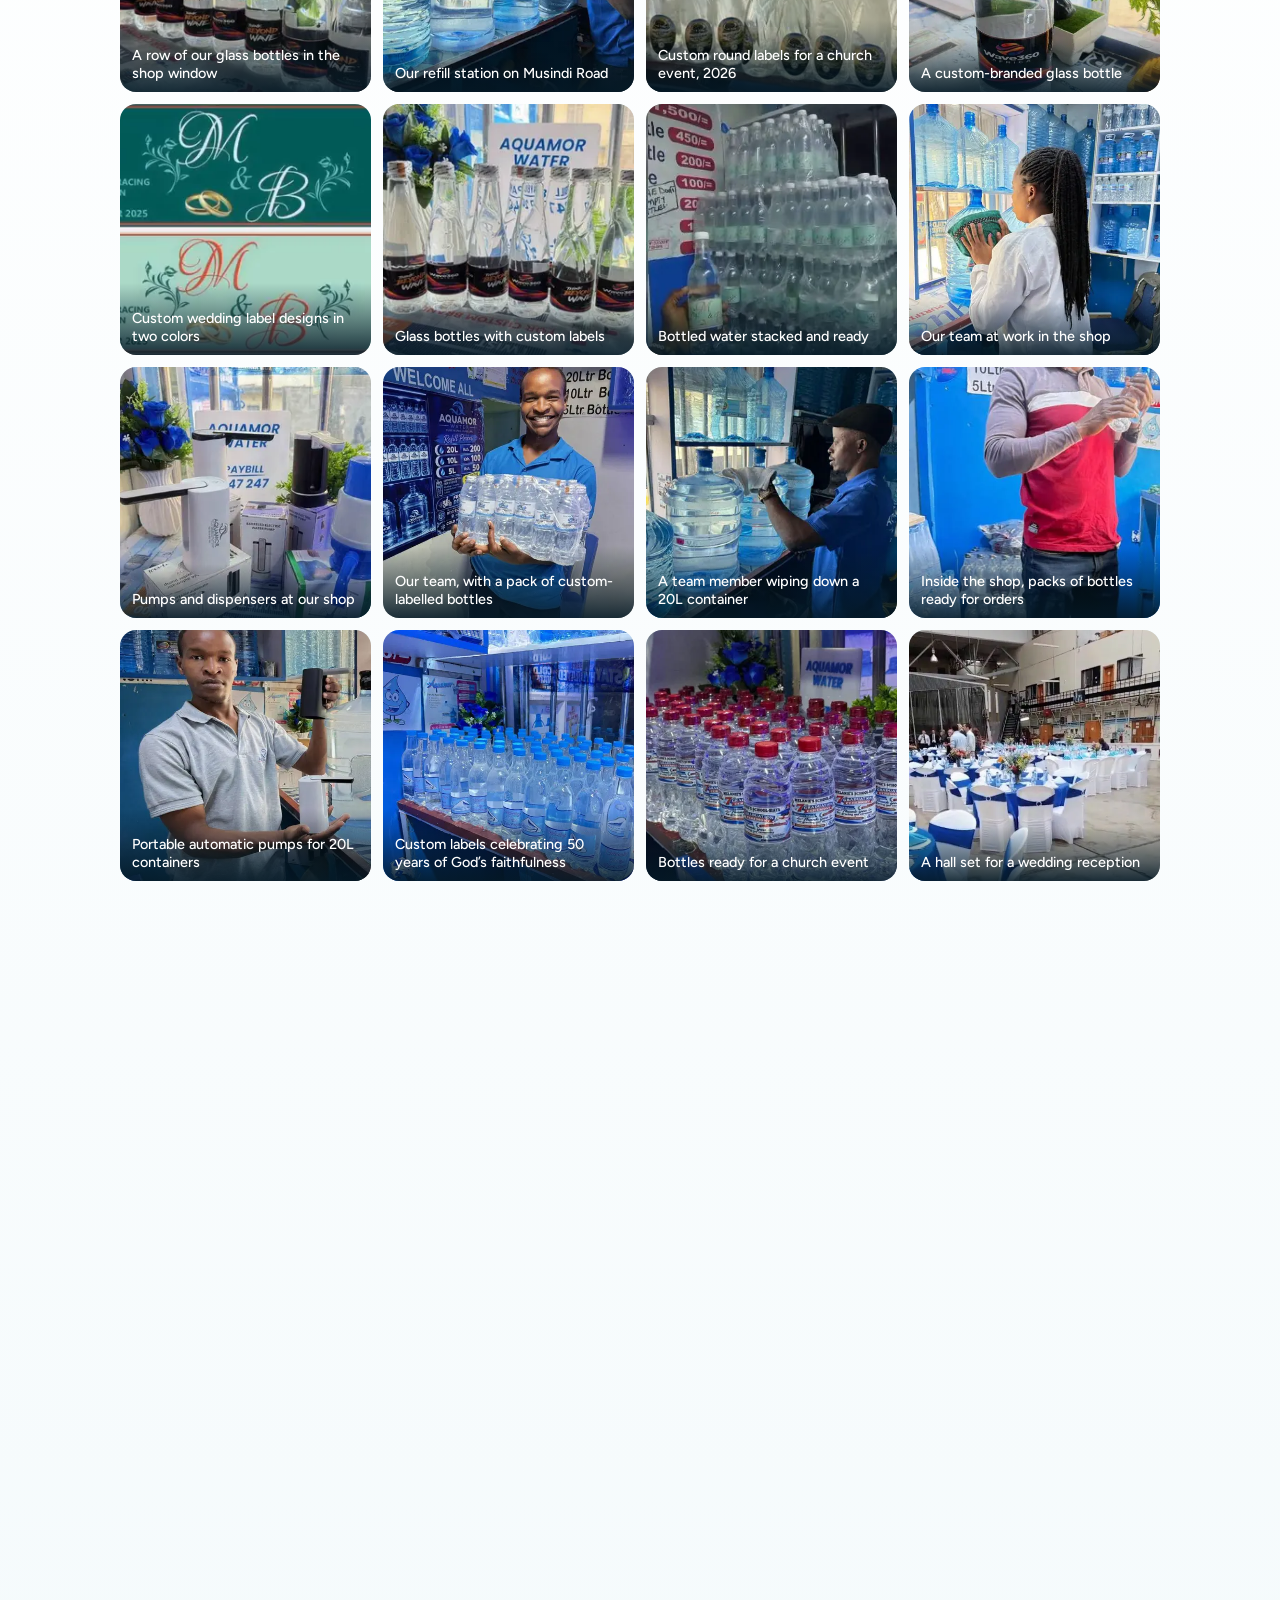
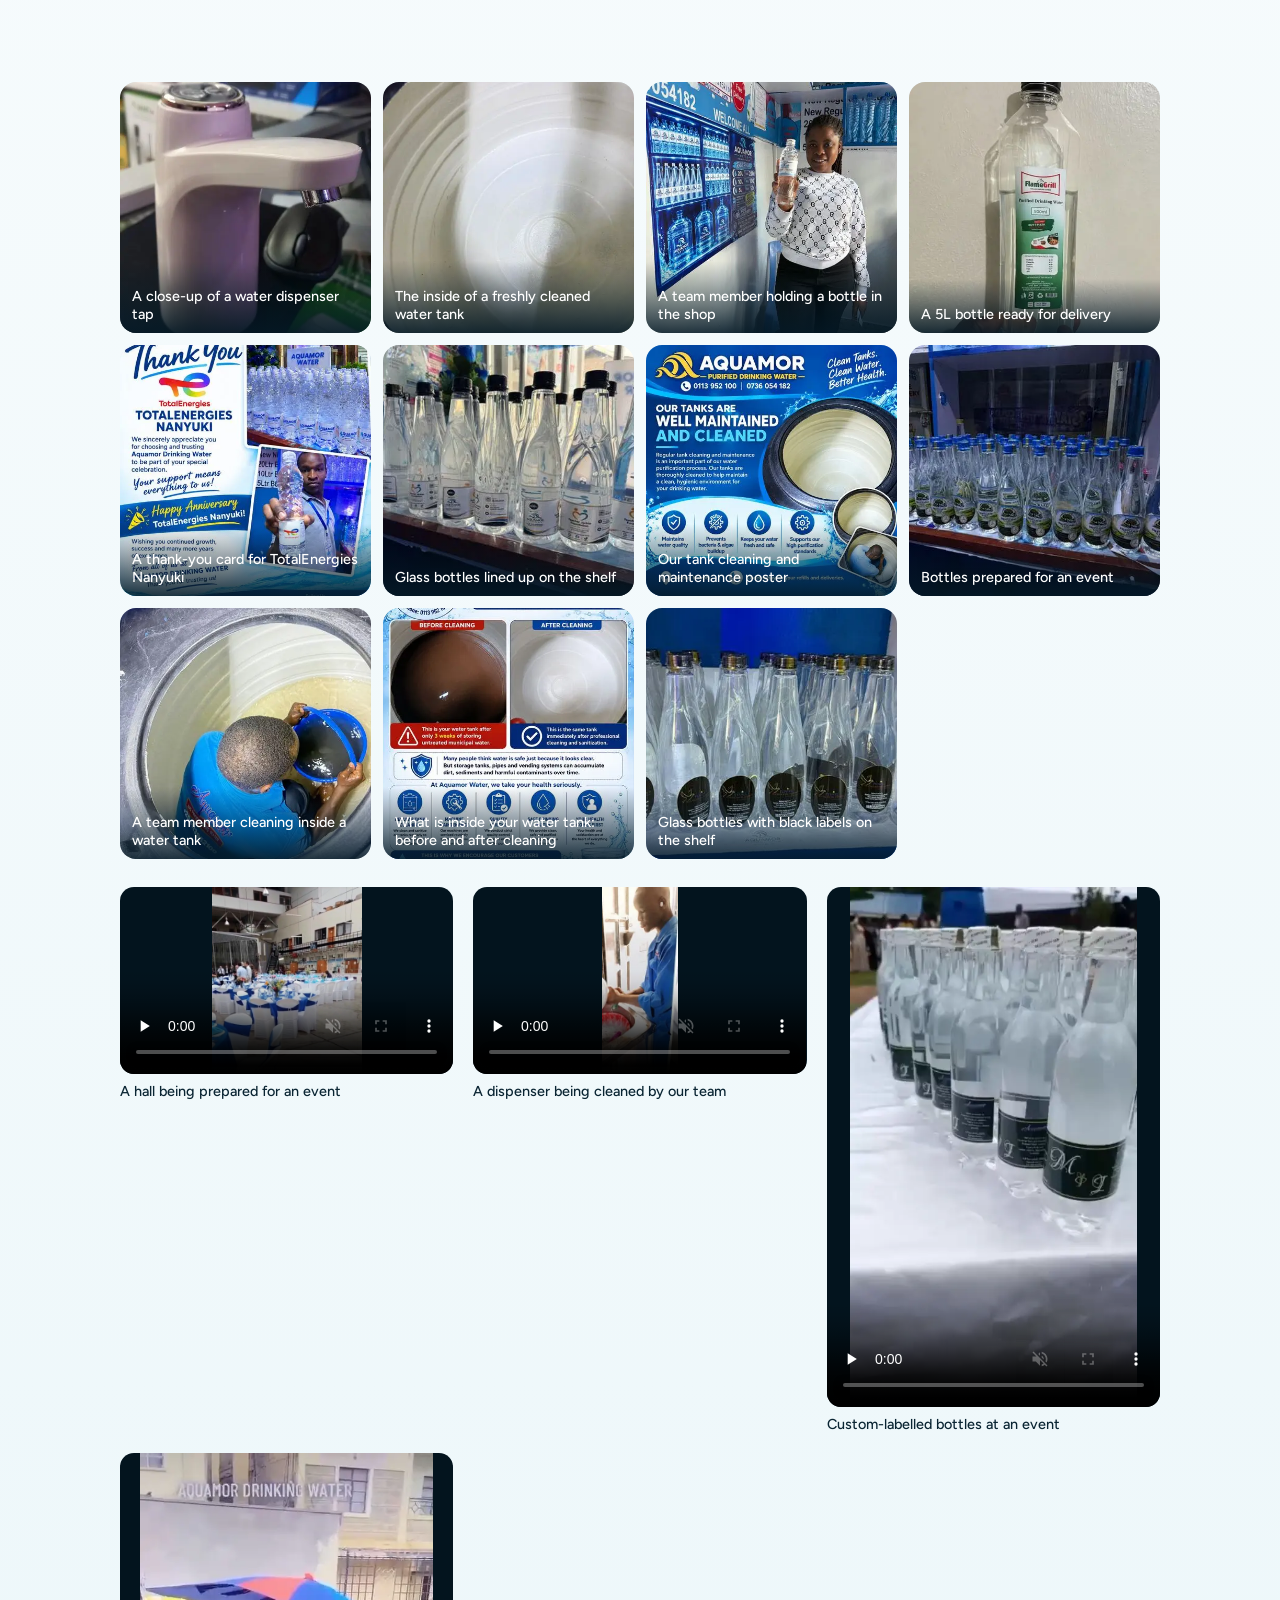
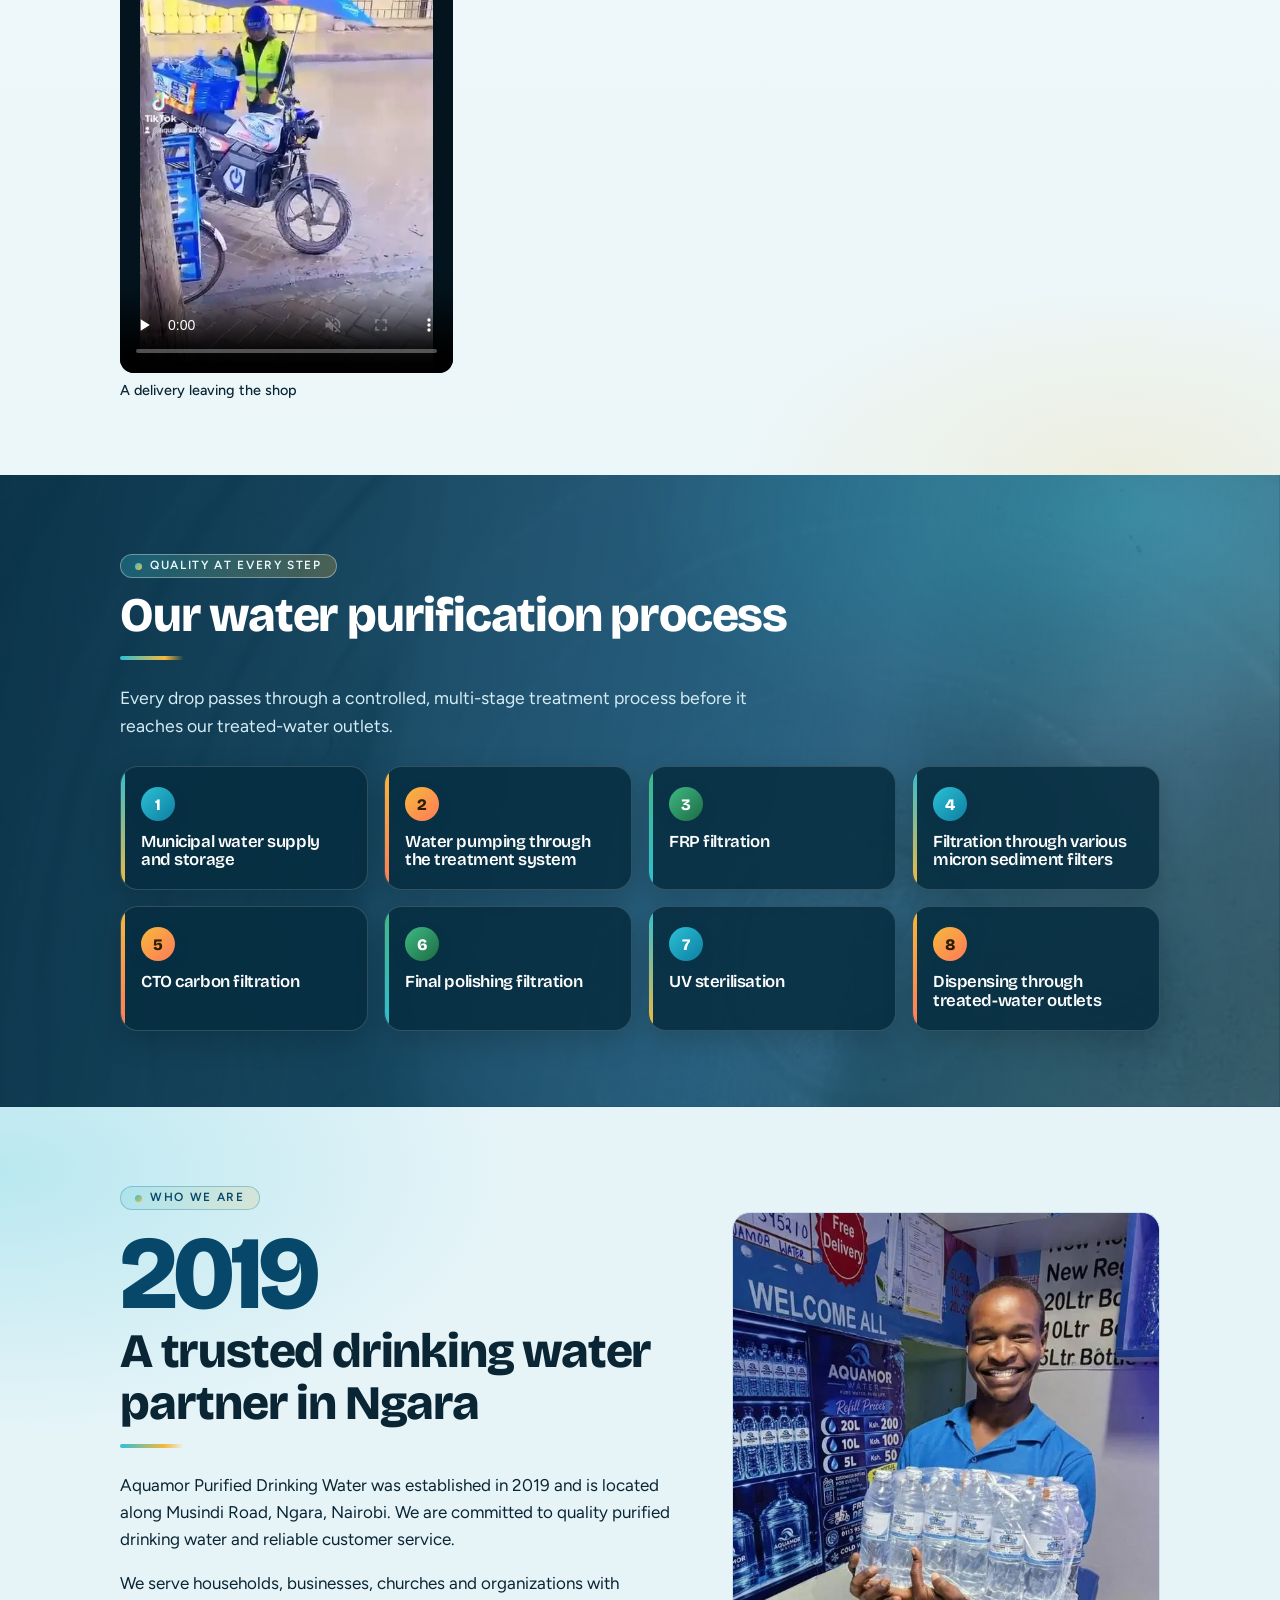
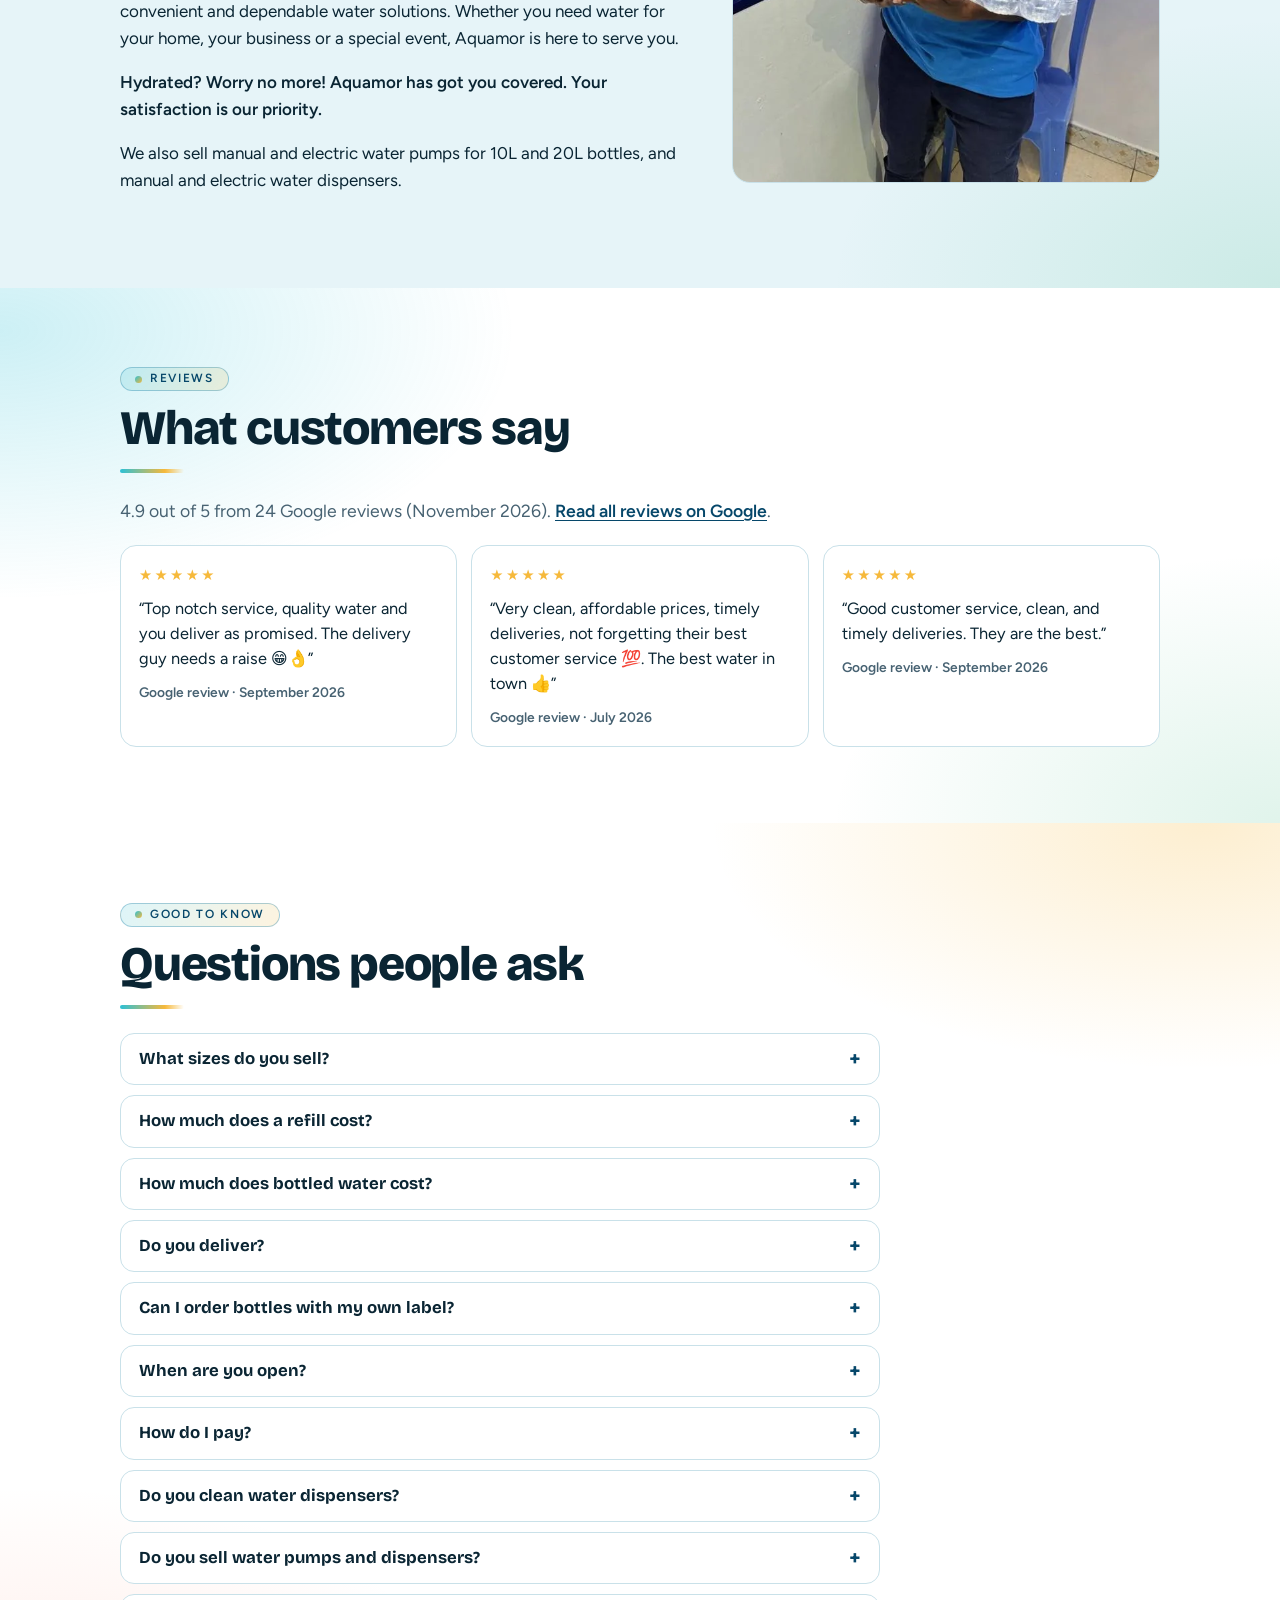
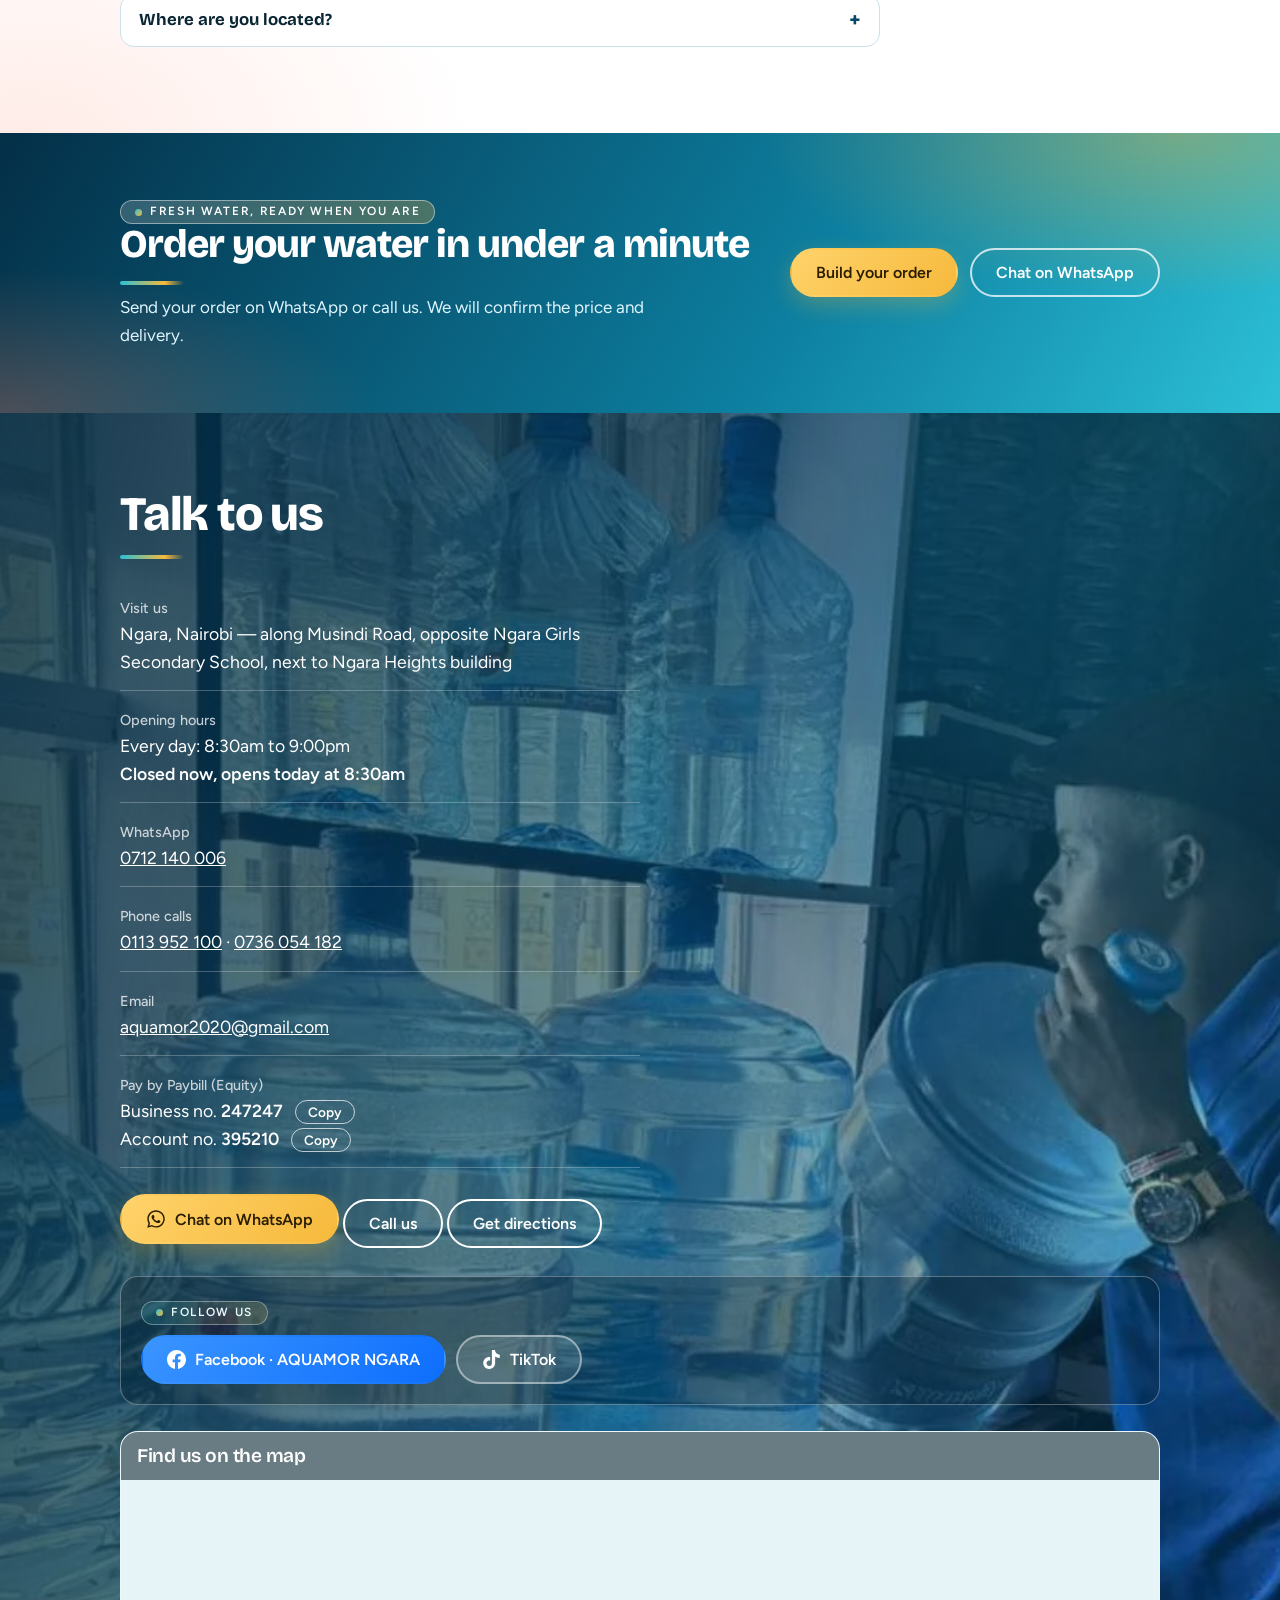
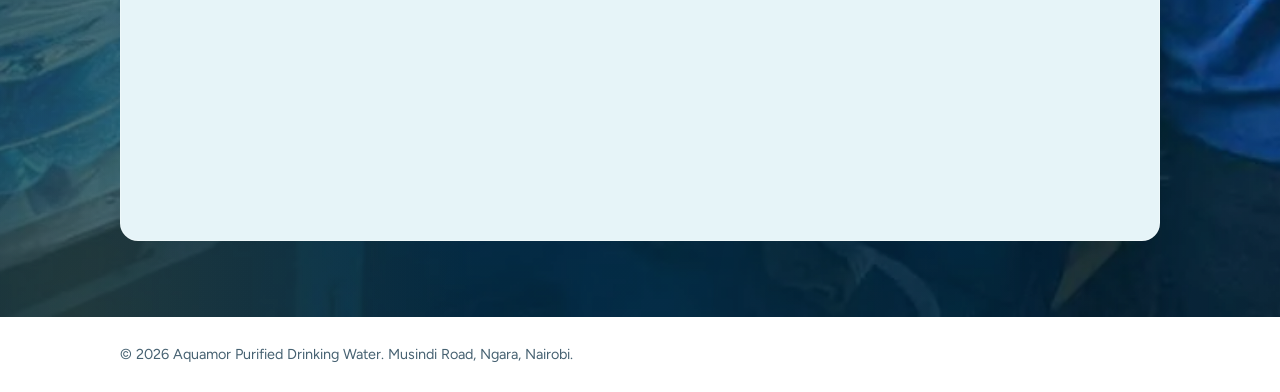
==== commit 9d7abb74: "fix(web): make background slides automatic and simplify social links" ====
--- a/web/index.html
+++ b/web/index.html
@@ -168,8 +168,8 @@
   }
 ]
 </script>
-<link rel="stylesheet" href="css/styles.css?v=20261119a">
-<link rel="stylesheet" href="css/photos.css?v=20261119a">
+<link rel="stylesheet" href="css/styles.css?v=20261119c">
+<link rel="stylesheet" href="css/photos.css?v=20261119c">
 </head>
 <body>
 
@@ -821,8 +821,6 @@
     <a class="btn btn-line" href="https://www.google.com/maps/search/?api=1&amp;query=Aquamor+Drinking+Water+Musindi+Road+Ngara+Nairobi" target="_blank" rel="noopener">Get directions</a>
     <div class="socials">
       <p class="eyebrow">Follow us</p>
-      <h3>Find Aquamor online</h3>
-      <p>Photos from the shop, event bottles and updates. Facebook is our main page.</p>
       <div class="socialrow">
         <a class="btn social social--fb" href="https://www.facebook.com/profile.php?id=100066493751902" target="_blank" rel="noopener"><svg viewBox="0 0 24 24" aria-hidden="true" focusable="false"><path d="M24 12.07C24 5.4 18.63 0 12 0S0 5.4 0 12.07C0 18.1 4.39 23.1 10.13 24v-8.44H7.08v-3.49h3.05V9.41c0-3.02 1.79-4.69 4.53-4.69 1.31 0 2.68.24 2.68.24v2.97h-1.51c-1.49 0-1.96.93-1.96 1.89v2.25h3.33l-.53 3.49h-2.8V24C19.61 23.1 24 18.1 24 12.07Z"/></svg>Facebook · AQUAMOR NGARA</a>
         <a class="btn social social--tt" href="https://www.tiktok.com/@aquamor2020" target="_blank" rel="noopener"><svg viewBox="0 0 24 24" aria-hidden="true" focusable="false"><path d="M12.53.02C13.84 0 15.14.01 16.44 0c.08 1.53.63 3.09 1.75 4.17 1.12 1.11 2.7 1.62 4.24 1.79v4.03c-1.44-.05-2.89-.35-4.2-.97-.57-.26-1.1-.59-1.62-.93-.01 2.92.01 5.84-.02 8.75-.08 1.4-.54 2.79-1.35 3.94-1.31 1.92-3.58 3.17-5.91 3.21-1.43.08-2.86-.31-4.08-1.03-2.02-1.19-3.44-3.37-3.65-5.71-.02-.5-.03-1-.01-1.49.18-1.9 1.12-3.72 2.58-4.96 1.66-1.44 3.98-2.13 6.15-1.72.02 1.48-.04 2.96-.04 4.44-.99-.32-2.15-.23-3.02.37-.63.41-1.11 1.04-1.36 1.75-.21.51-.15 1.07-.14 1.61.24 1.64 1.82 3.02 3.5 2.87 1.12-.01 2.19-.66 2.77-1.61.19-.33.4-.67.41-1.06.1-1.79.06-3.57.07-5.36.01-4.03-.01-8.05.02-12.07Z"/></svg>TikTok</a>
@@ -844,10 +842,10 @@
 <a class="btn btn-sun fab wa" href="https://wa.me/254712140006?text=Hello%20Aquamor%2C%20I%20would%20like%20to%20ask%20about%20your%20water." target="_blank" rel="noopener"><svg viewBox="0 0 448 512" aria-hidden="true" focusable="false"><path d="M380.9 97.1C339 55.1 283.2 32 223.9 32c-122.4 0-222 99.6-222 222 0 39.1 10.2 77.3 29.6 111L0 480l117.7-30.9c32.4 17.7 68.9 27 106.1 27h.1c122.3 0 224.1-99.6 224.1-222 0-59.3-25.2-115-67.1-157zm-157 341.6c-33.2 0-65.7-8.9-94-25.7l-6.7-4-69.8 18.3L72 359.2l-4.4-7c-18.5-29.4-28.2-63.3-28.2-98.2 0-101.7 82.8-184.5 184.6-184.5 49.3 0 95.6 19.2 130.4 54.1 34.8 34.9 56.2 81.2 56.1 130.5 0 101.8-84.9 184.6-186.6 184.6zm101.2-138.2c-5.5-2.8-32.8-16.2-37.9-18-5.1-1.9-8.8-2.8-12.5 2.8-3.7 5.6-14.3 18-17.6 21.8-3.2 3.7-6.5 4.2-12 1.4-32.6-16.3-54-29.1-75.5-66-5.7-9.8 5.7-9.1 16.3-30.3 1.8-3.7 .9-6.9-.5-9.7-1.4-2.8-12.5-30.1-17.1-41.2-4.5-10.8-9.1-9.3-12.5-9.5-3.2-.2-6.9-.2-10.6-.2-3.7 0-9.7 1.4-14.8 6.9-5.1 5.6-19.4 19-19.4 46.3 0 27.3 19.9 53.7 22.6 57.4 2.8 3.7 39.1 59.7 94.8 83.8 35.2 15.2 49 16.5 66.6 13.9 10.7-1.6 32.8-13.4 37.4-26.4 4.6-13 4.6-24.1 3.2-26.4-1.3-2.5-5-3.9-10.5-6.6z"/></svg>WhatsApp us</a>
 <div id="toast" class="toast" role="status" aria-live="polite" hidden></div>
 
-<script src="js/order.js?v=20261119a" defer></script>
-<script src="js/planner.js?v=20261119a" defer></script>
-<script src="js/gallery.js?v=20261119a" defer></script>
-<script src="js/site.js?v=20261119a" defer></script>
-<script src="js/i18n.js?v=20261119a" defer></script>
+<script src="js/order.js?v=20261119c" defer></script>
+<script src="js/planner.js?v=20261119c" defer></script>
+<script src="js/gallery.js?v=20261119c" defer></script>
+<script src="js/site.js?v=20261119c" defer></script>
+<script src="js/i18n.js?v=20261119c" defer></script>
 </body>
 </html>
--- a/web/css/styles.css
+++ b/web/css/styles.css
@@ -76,39 +76,15 @@
   from{opacity:0;transform:scale(1.035);filter:brightness(1.4) saturate(1.12)}
   to{opacity:1;transform:none;filter:none}
 }
-/* Interacting with a photo section lights it up for a moment, then leaves the
-   photo brighter while the pointer or keyboard focus stays inside. */
+/* Hovering a photo section brightens its overlay and photo a little. The
+   slideshow keeps running on its own. */
 .hero::before,.band::before,.contact::before,.withbg::before,.tinted::before{transition:filter .5s ease}
-.is-lit::before{filter:brightness(1.2) saturate(1.06)}
+.hero:hover::before,.band:hover::before,.contact:hover::before,.withbg:hover::before{filter:brightness(1.2) saturate(1.06)}
 .tinted:hover::before{filter:brightness(1.12)}
-.is-lit .bg picture.on{filter:brightness(1.18) saturate(1.08);animation:bgFlash 1.1s ease}
-@keyframes bgFlash{
-  0%,100%{filter:brightness(1.18) saturate(1.08)}
-  45%{filter:brightness(1.46) saturate(1.18)}
-}
-/* Manual photo controls on each section that has a slideshow. */
-.has-bgslides{position:relative}
-.bgctl{position:absolute;right:clamp(10px,2.4vw,24px);bottom:clamp(10px,2.4vw,22px);z-index:4;
-  display:flex;align-items:center;gap:6px;padding:5px;border-radius:999px;
-  background:rgba(4,25,38,.5);border:1px solid rgba(255,255,255,.3);
-  -webkit-backdrop-filter:blur(8px);backdrop-filter:blur(8px);
-  box-shadow:0 8px 24px rgba(3,20,30,.28);opacity:.55;
-  transition:opacity .3s ease,transform .3s ease}
-.has-bgslides:hover .bgctl,.has-bgslides:focus-within .bgctl,.has-bgslides.is-lit .bgctl{opacity:1;transform:translateY(-2px)}
-.bgbtn{width:34px;height:34px;padding:0;border:0;border-radius:50%;cursor:pointer;
-  display:grid;place-items:center;color:#fff;background:rgba(255,255,255,.14);
-  transition:background .2s ease,transform .2s ease}
-.bgbtn:hover,.bgbtn:focus-visible{background:linear-gradient(135deg,var(--aqua),#0d7fa0);transform:scale(1.06)}
-.bgbtn:active{transform:scale(.94)}
-.bgbtn svg{width:18px;height:18px}
-.bgcount{min-width:42px;text-align:center;color:#fff;font:700 .72rem/1 "Figtree",sans-serif;letter-spacing:.04em}
-@media(hover:none){.bgctl{opacity:.9}.bgbtn{width:38px;height:38px}}
-.hero .bgctl{bottom:clamp(84px,10vw,104px)}
-.contact .bgctl{top:clamp(10px,2.4vw,22px);bottom:auto}
+.hero:hover .bg picture.on,.band:hover .bg picture.on,.contact:hover .bg picture.on,.withbg:hover .bg picture.on{filter:brightness(1.18) saturate(1.08)}
 @media(prefers-reduced-motion:reduce){
   .bg picture.on{animation:none}
-  .is-lit .bg picture.on{animation:none}
-  .bgctl,.bgbtn,.is-lit::before,.tinted::before{transition:none}
+  .hero::before,.band::before,.contact::before,.withbg::before,.tinted::before{transition:none}
 }
 /* Colour rhythm: tinted sections between the photo bands so the page does not
    stay one flat colour. The glows are decorative only. */
@@ -243,9 +219,7 @@
 @media(prefers-reduced-motion:reduce){.rev{transition:none}}
 /* Social links: Facebook is the busiest page, so it leads. */
 .socials{margin:28px 0 8px;padding:20px;border:1.5px solid rgba(255,255,255,.3);border-radius:18px;background:rgba(4,25,38,.3)}
-.socials .eyebrow{margin-bottom:10px}
-.socials h3{margin:0 0 6px;color:#fff}
-.socials p{margin:0 0 14px;color:#d3ecf5;max-width:52ch}
+.socials .eyebrow{margin-bottom:10px;color:#eaf9ff;border-color:rgba(255,255,255,.35)}
 .socialrow{display:flex;gap:10px;flex-wrap:wrap}
 .social{display:inline-flex;align-items:center;gap:9px;border-color:transparent;transition:transform .2s ease,filter .2s ease}
 .social svg{width:19px;height:19px;flex:0 0 auto;fill:currentColor}
